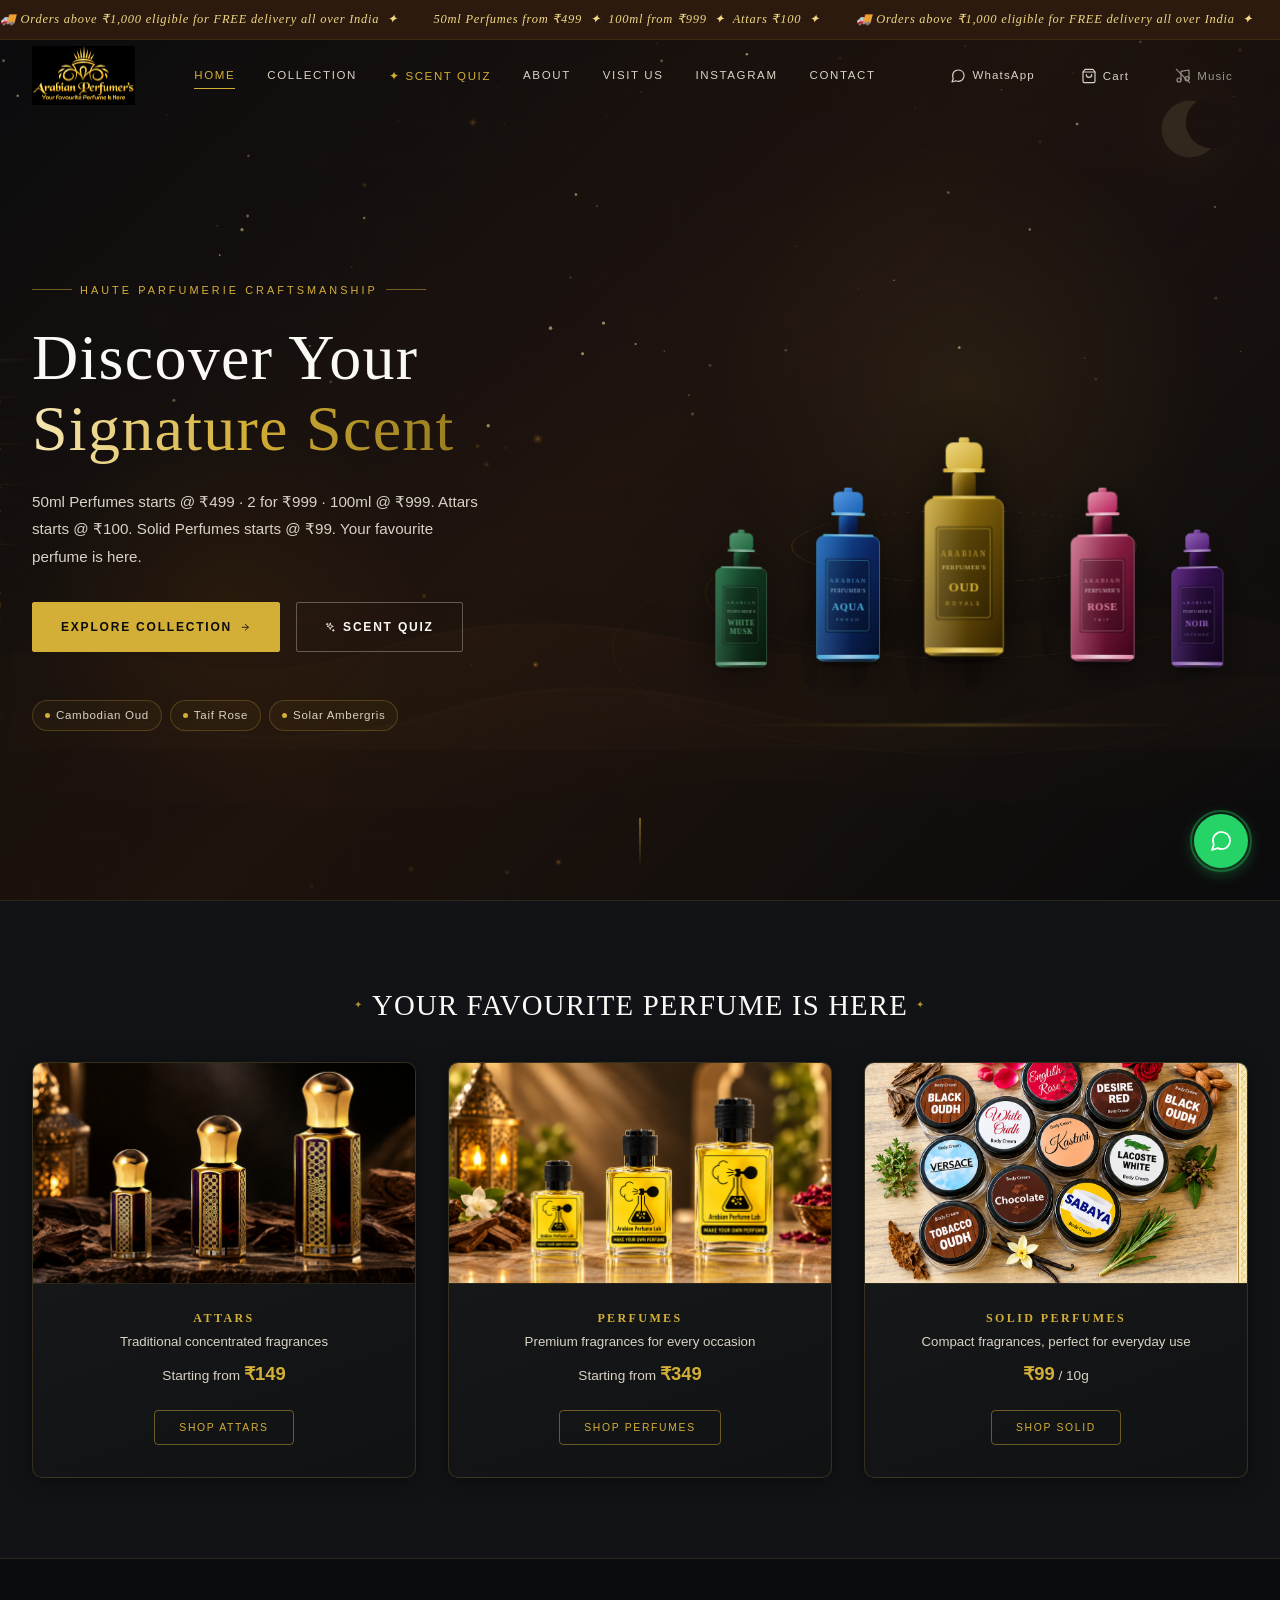
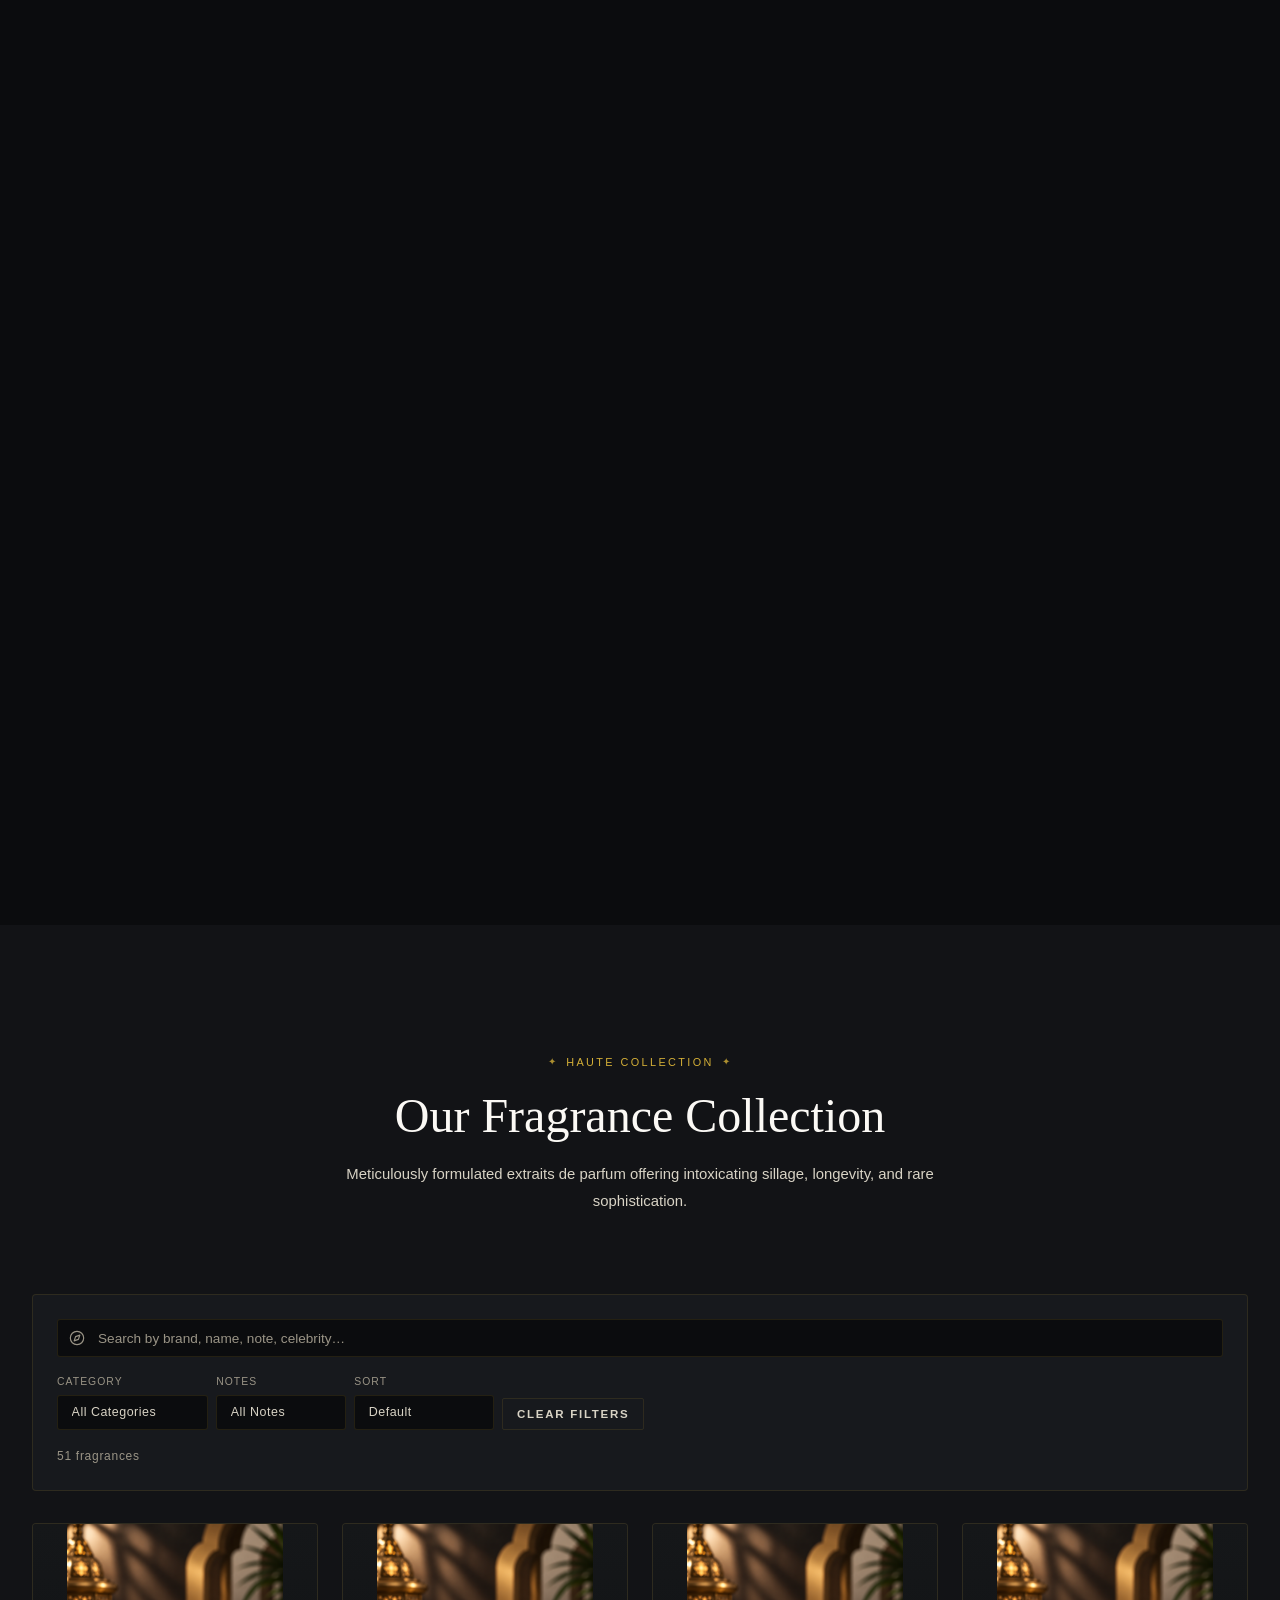
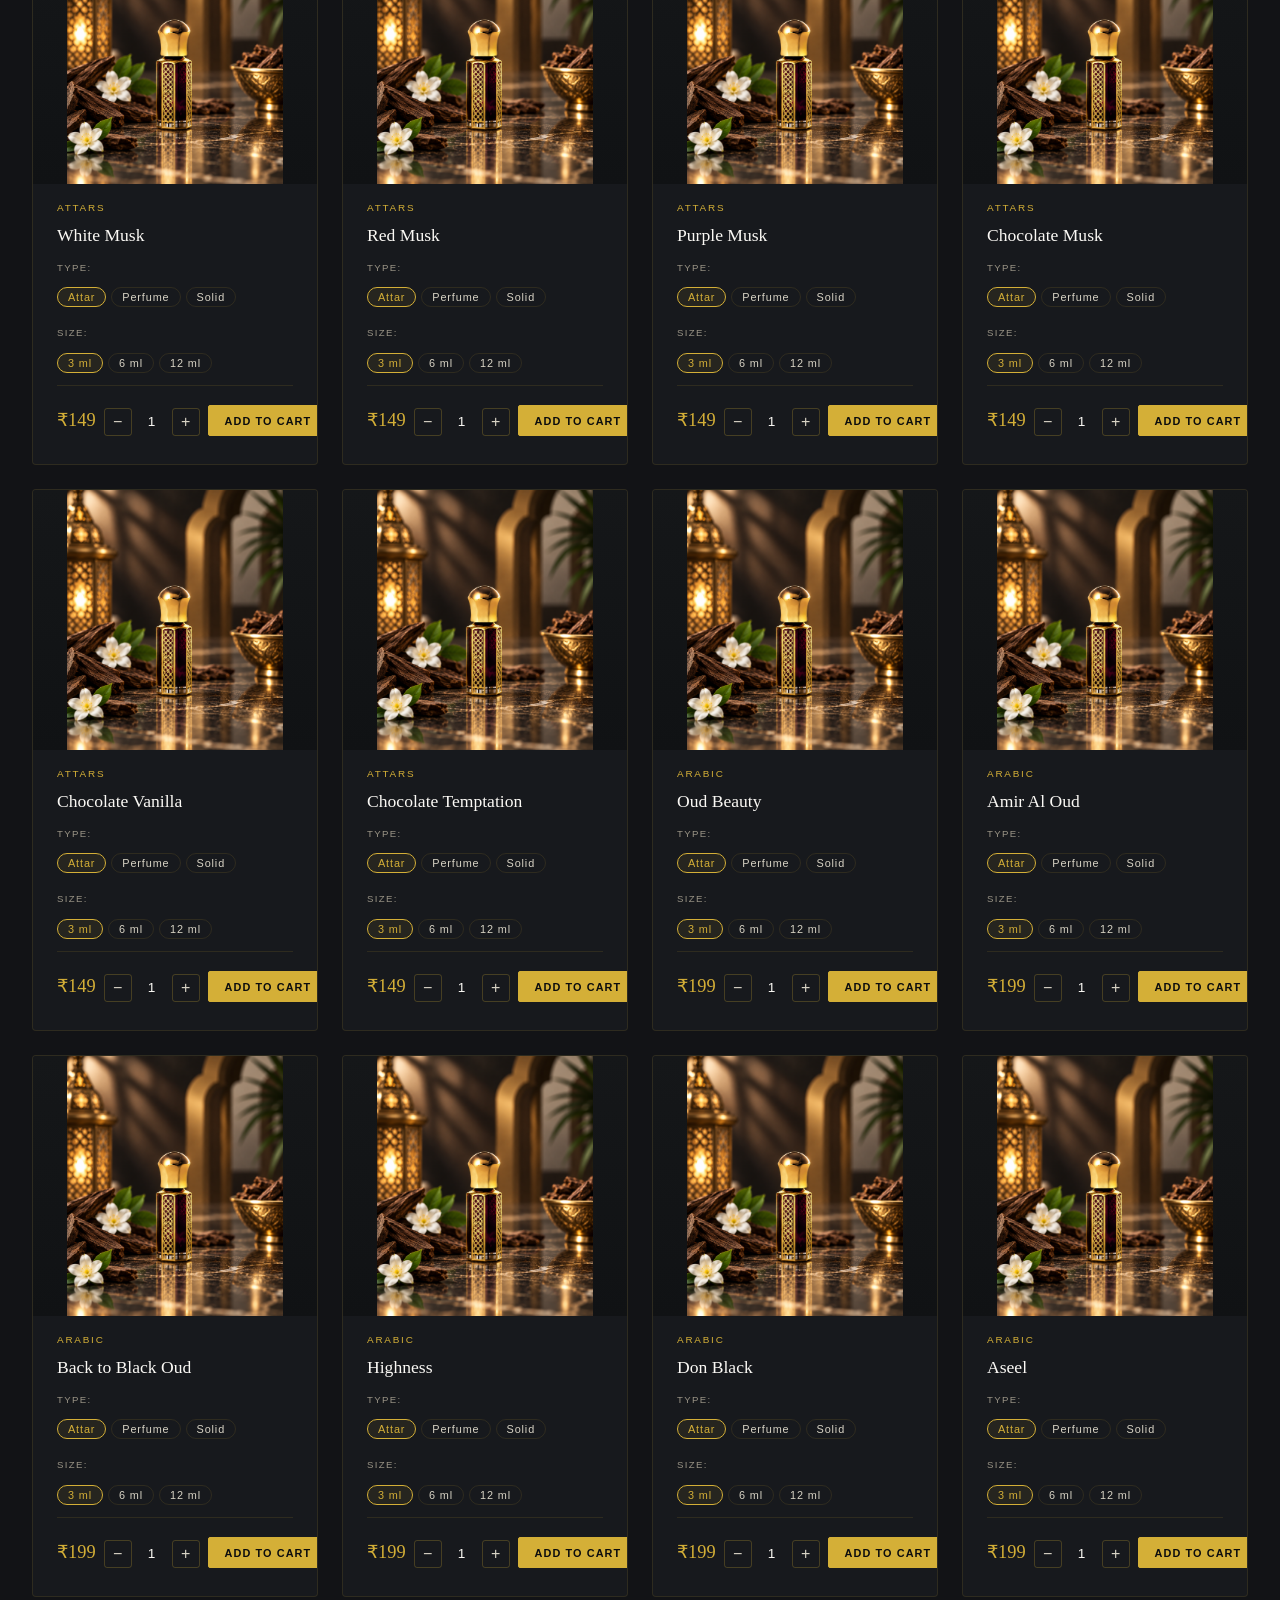
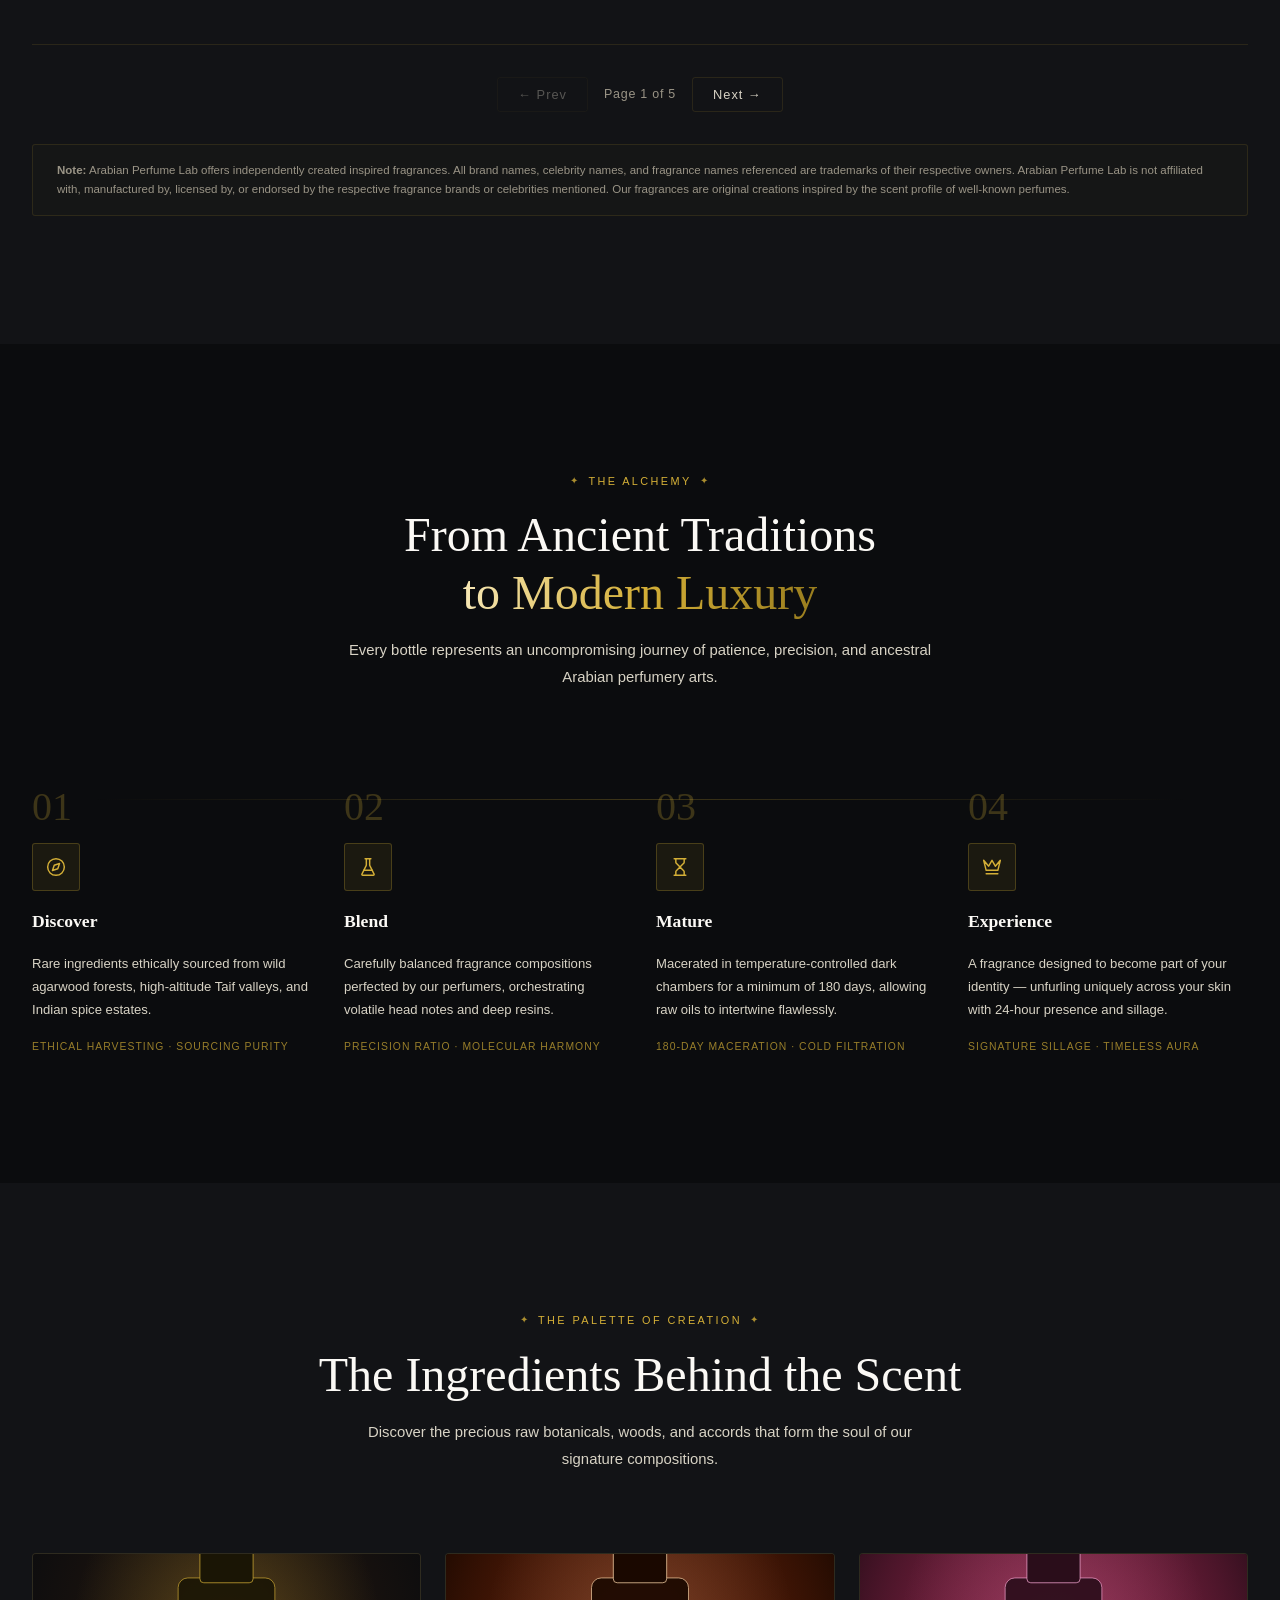
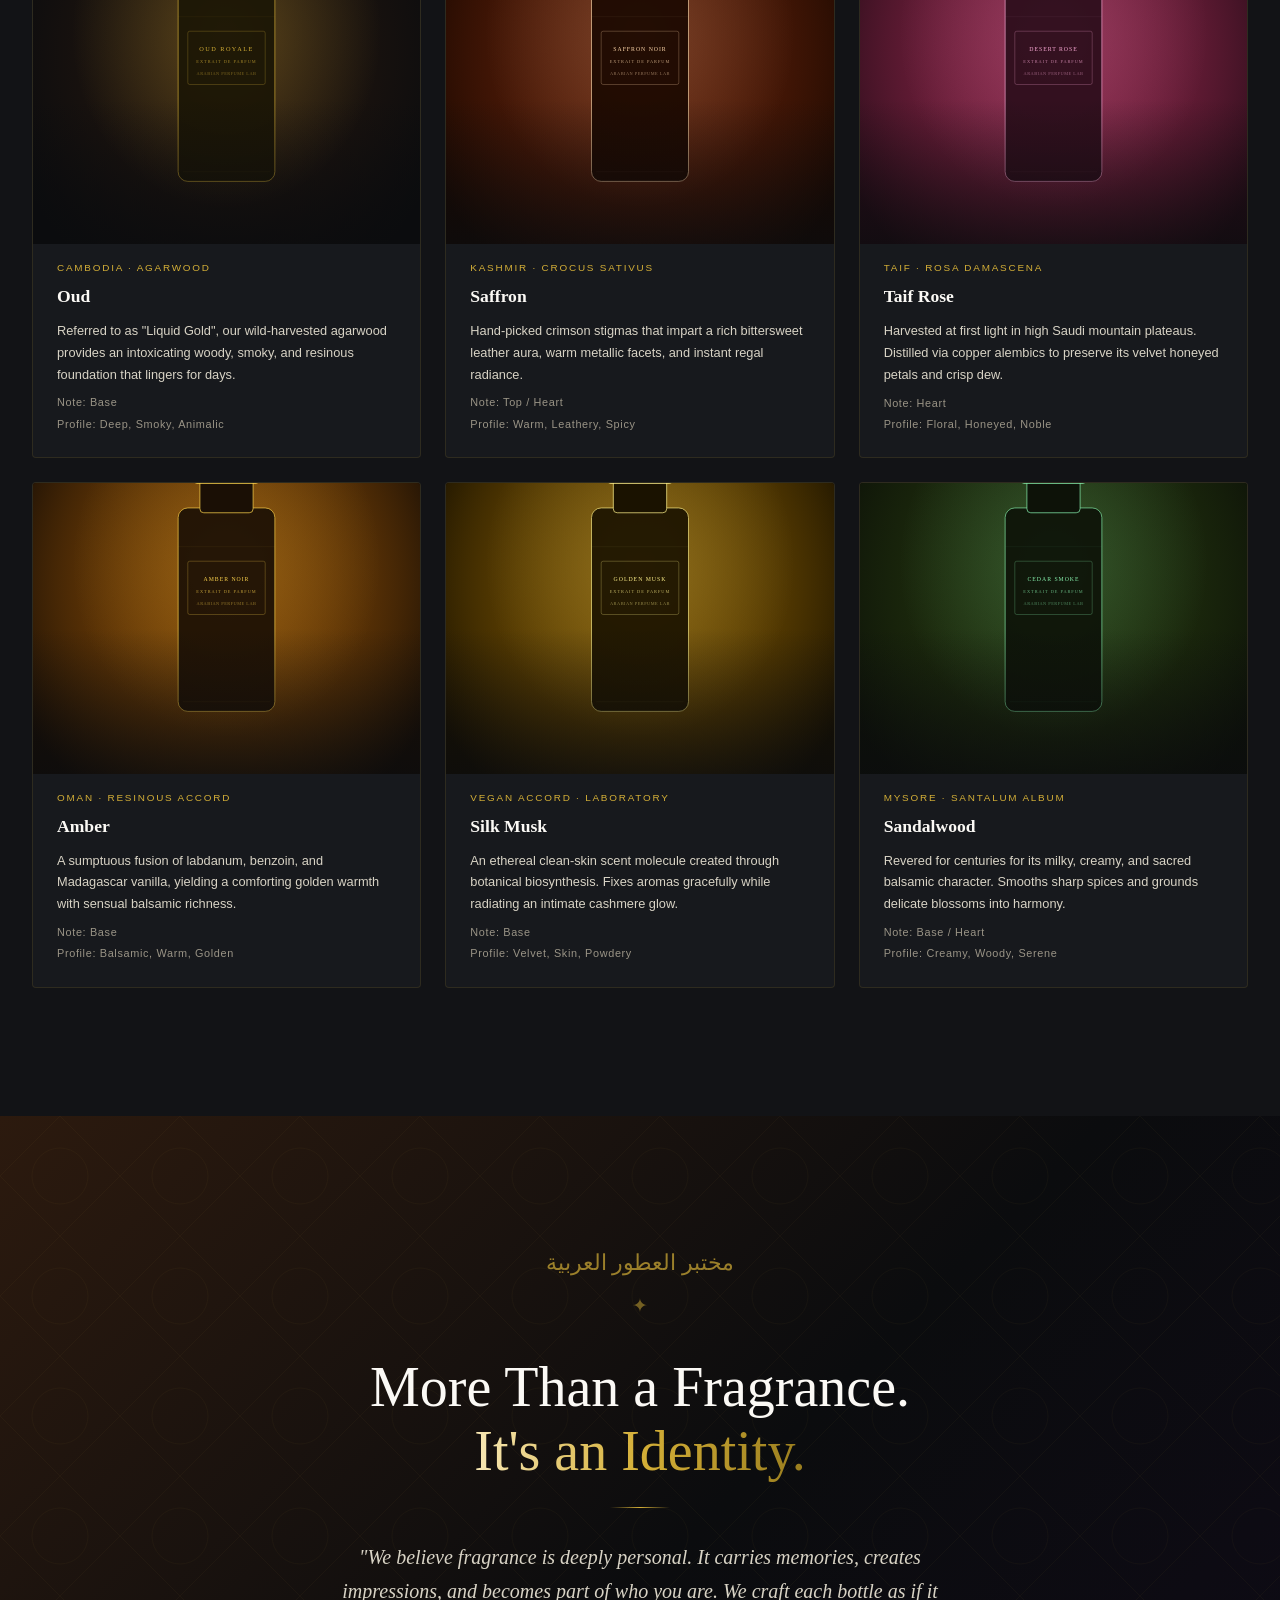
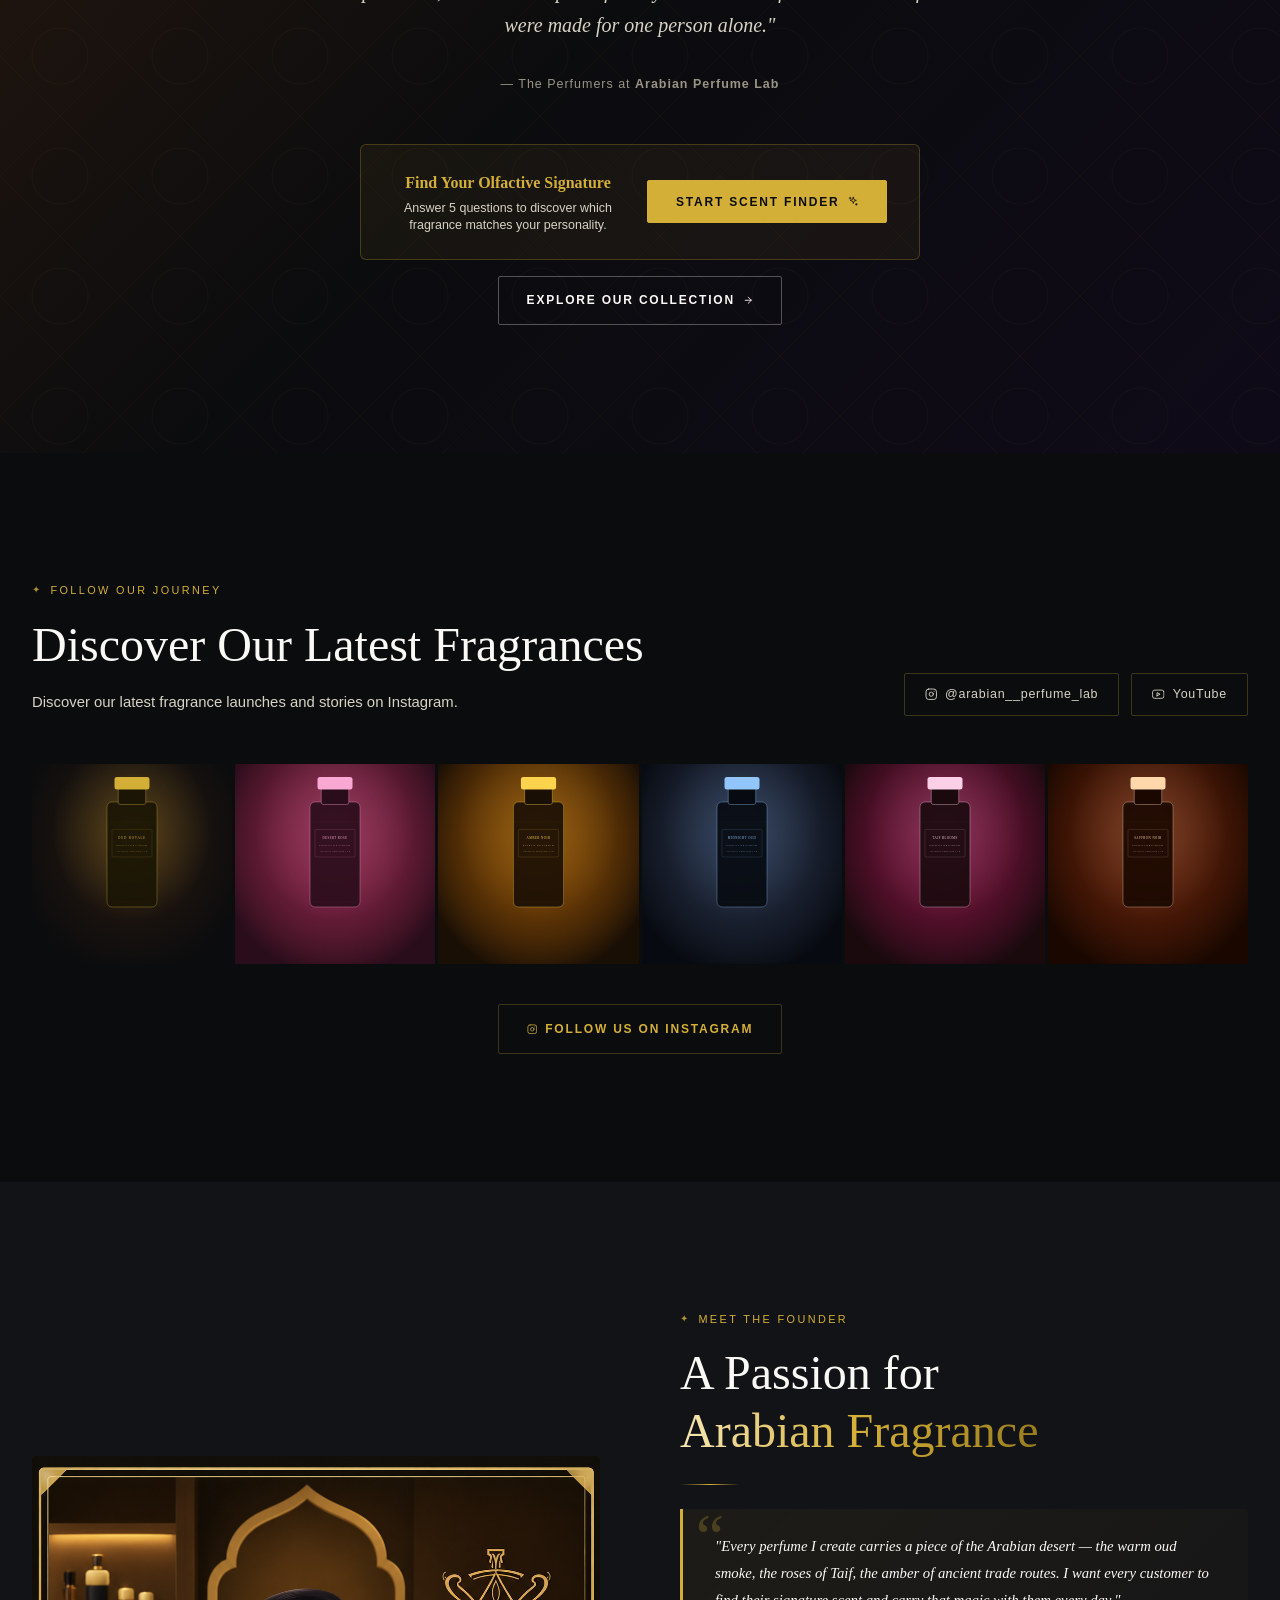
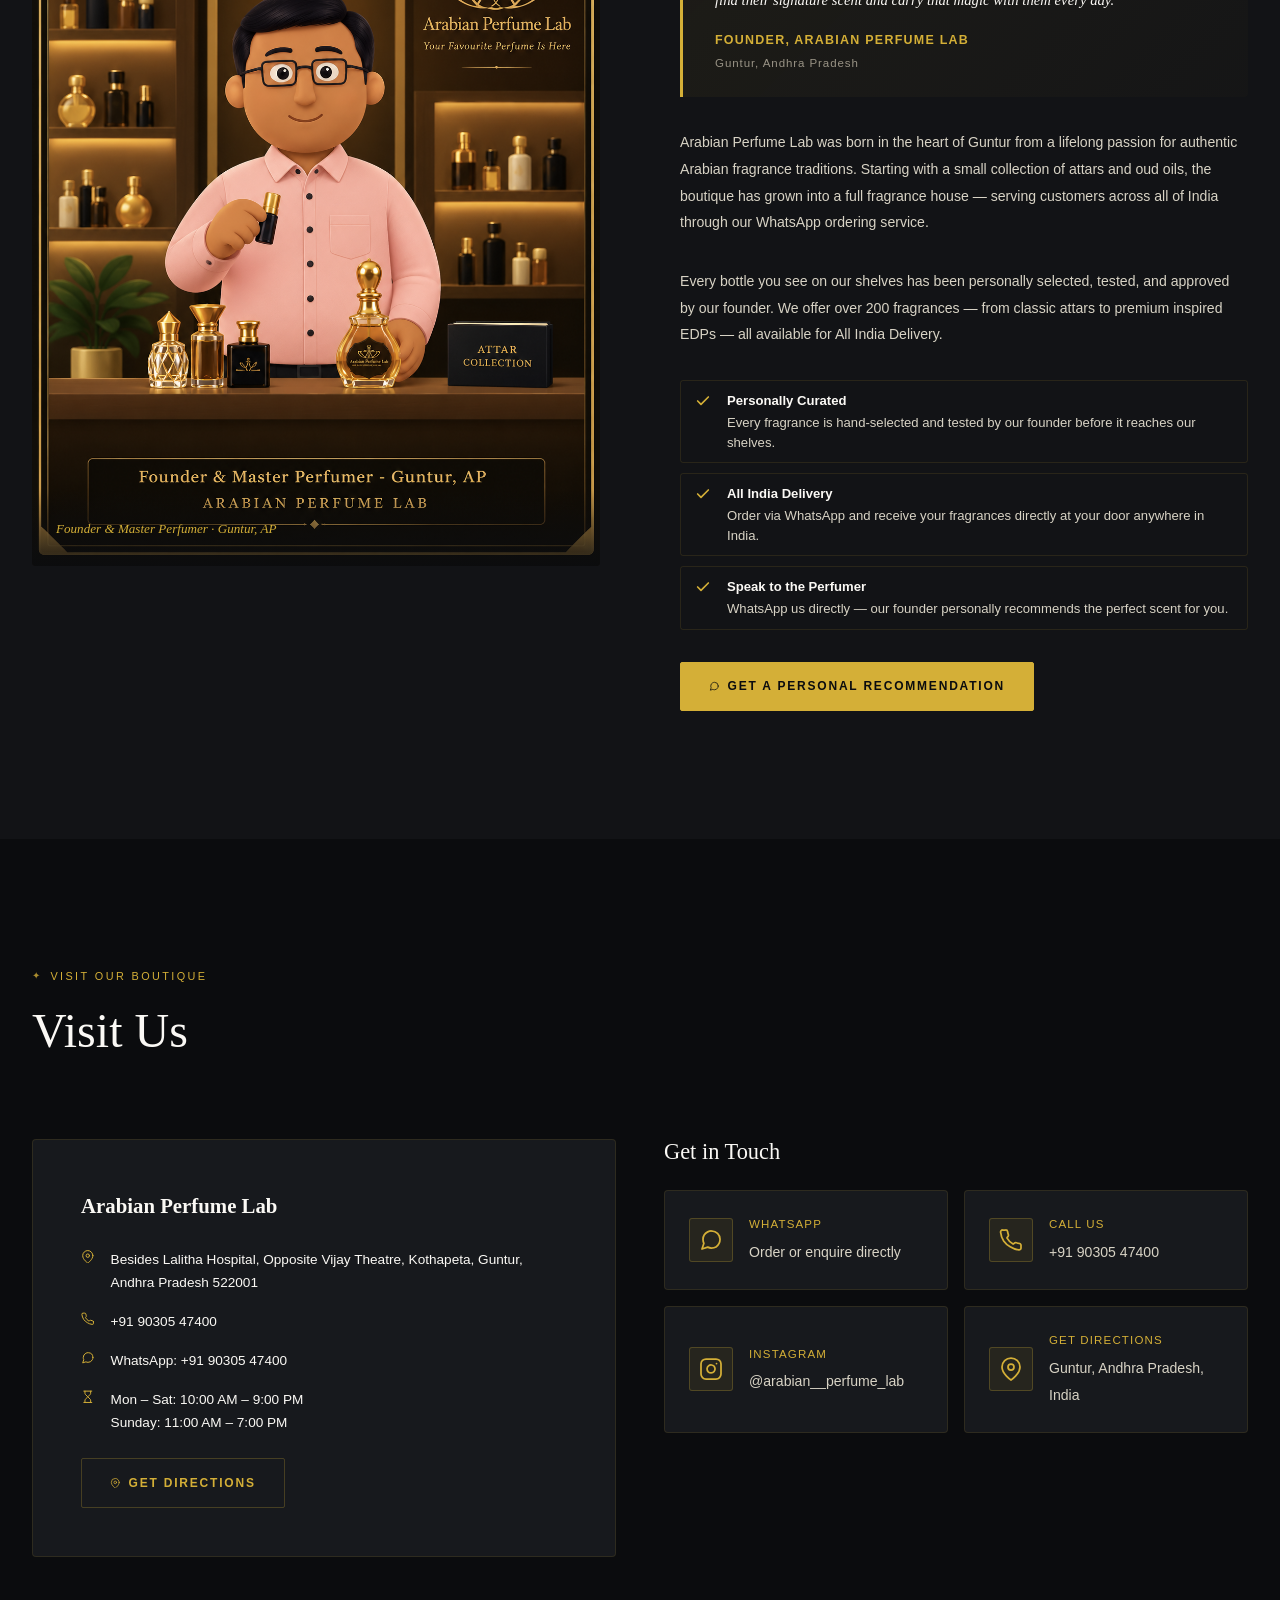
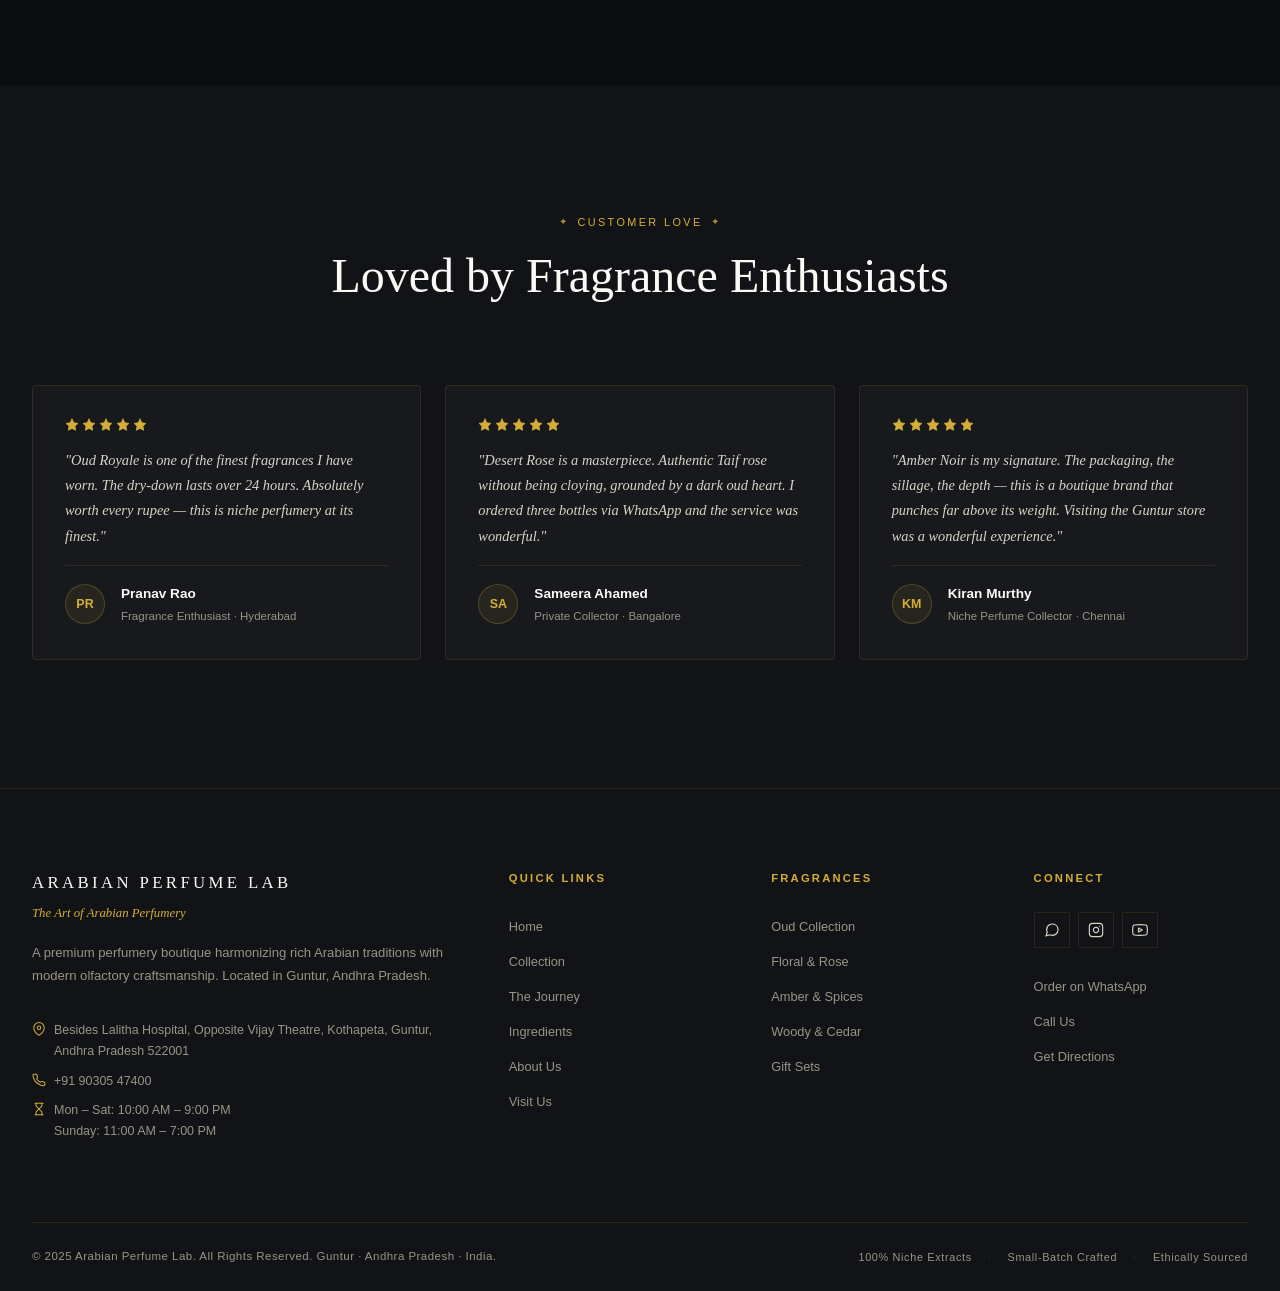
==== index.html @ a9d1ca37 "feat: add multi-step checkout flow with customer details and delivery charge - Add Checkout modal (D" ====
<!DOCTYPE html>
<html lang="en">
<head>
  <meta charset="UTF-8">
  <meta name="viewport" content="width=device-width, initial-scale=1.0">
  <meta name="robots" content="index, follow">

  <!-- Primary SEO -->
  <title>Arabian Perfume Lab | Premium Arabian Fragrances — Guntur, India</title>
  <meta name="description" content="Arabian Perfume Lab — Premium Arabian-inspired fragrances crafted in Guntur, Andhra Pradesh. Discover our signature collection of Oud, Rose, Amber and Musk extraits. Order via WhatsApp.">
  <meta name="keywords" content="Arabian perfume, Oud fragrance, luxury perfume India, niche perfume Guntur, Arabic attar, Extrait de Parfum">

  <!-- Open Graph -->
  <meta property="og:type"        content="website">
  <meta property="og:title"       content="Arabian Perfume Lab | Premium Arabian Fragrances">
  <meta property="og:description" content="Premium Arabian-inspired fragrances crafted to leave a lasting impression. Shop our signature Oud, Rose, Amber and Musk collection.">
  <meta property="og:image"       content="assets/images/hero-bg.svg">
  <meta property="og:url"         content="">

  <!-- Twitter Card -->
  <meta name="twitter:card"        content="summary_large_image">
  <meta name="twitter:title"       content="Arabian Perfume Lab">
  <meta name="twitter:description" content="Premium Arabian-inspired fragrances. Order via WhatsApp.">

  <!-- ============================================================
       SECURITY HEADERS (meta fallback — authoritative headers are
       in _headers / netlify.toml / vercel.json for the host)
       ============================================================ -->
  <!-- Content-Security-Policy: restrict to self + data URIs + approved image CDNs -->
  <meta http-equiv="Content-Security-Policy"
        content="default-src 'self'; script-src 'self'; style-src 'self' 'unsafe-inline'; img-src 'self' data: https://lh3.googleusercontent.com https://encrypted-tbn0.gstatic.com https://images.unsplash.com https://plus.unsplash.com https://images.pexels.com; font-src 'self'; connect-src 'self'; media-src 'self'; object-src 'none'; base-uri 'self'; form-action 'self';">

  <!-- Prevent MIME-type sniffing -->
  <meta http-equiv="X-Content-Type-Options" content="nosniff">

  <!-- Referrer policy — only send origin on cross-origin requests -->
  <meta name="referrer" content="strict-origin-when-cross-origin">

  <!-- Stylesheets — local only, no CDN -->
  <link rel="stylesheet" href="css/style.css">
  <link rel="stylesheet" href="css/responsive.css">

  <!-- Favicon placeholder (inline SVG data URI) -->
  <link rel="icon" href="data:image/svg+xml,<svg xmlns='http://www.w3.org/2000/svg' viewBox='0 0 32 32'><rect width='32' height='32' fill='%230b0c0e'/><text y='24' x='4' font-size='22' fill='%23d4af37'>✦</text></svg>">
</head>

<body>

<!-- ============================================================
     BACKGROUND GEOMETRIC PATTERN — Ornate Islamic 8-point star tile
     ============================================================ -->
<svg class="bg-geo-pattern" aria-hidden="true" focusable="false"
     xmlns="http://www.w3.org/2000/svg" width="100%" height="100%">
  <defs>
    <!--
      Islamic 8-pointed star (khatam) repeating tile.
      Built from: outer octagon + inner 8-point star + corner squares + connecting lines.
      Cell size: 160×160 px
    -->
    <pattern id="arabian-geo" width="160" height="160" patternUnits="userSpaceOnUse">
      <!-- Outer square frame -->
      <rect x="2" y="2" width="156" height="156"
            fill="none" stroke="rgba(212,175,55,0.022)" stroke-width="0.8"/>

      <!-- 8-pointed star (two overlapping squares rotated 45°) -->
      <!-- Square 1 — axis-aligned -->
      <rect x="38" y="38" width="84" height="84"
            fill="none" stroke="rgba(212,175,55,0.03)" stroke-width="0.9"/>
      <!-- Square 2 — rotated 45° around centre (80,80) -->
      <rect x="38" y="38" width="84" height="84"
            fill="none" stroke="rgba(212,175,55,0.025)" stroke-width="0.9"
            transform="rotate(45 80 80)"/>

      <!-- Inner circle -->
      <circle cx="80" cy="80" r="24"
              fill="none" stroke="rgba(212,175,55,0.02)" stroke-width="0.8"/>

      <!-- Radial spoke lines from centre to corners of the tile -->
      <line x1="80" y1="80" x2="2"   y2="2"   stroke="rgba(212,175,55,0.016)" stroke-width="0.6"/>
      <line x1="80" y1="80" x2="158" y2="2"   stroke="rgba(212,175,55,0.016)" stroke-width="0.6"/>
      <line x1="80" y1="80" x2="2"   y2="158" stroke="rgba(212,175,55,0.016)" stroke-width="0.6"/>
      <line x1="80" y1="80" x2="158" y2="158" stroke="rgba(212,175,55,0.016)" stroke-width="0.6"/>

      <!-- Cross spokes (to mid-edges) -->
      <line x1="80" y1="80" x2="80"  y2="2"   stroke="rgba(212,175,55,0.014)" stroke-width="0.5"/>
      <line x1="80" y1="80" x2="80"  y2="158" stroke="rgba(212,175,55,0.014)" stroke-width="0.5"/>
      <line x1="80" y1="80" x2="2"   y2="80"  stroke="rgba(212,175,55,0.014)" stroke-width="0.5"/>
      <line x1="80" y1="80" x2="158" y2="80"  stroke="rgba(212,175,55,0.014)" stroke-width="0.5"/>

      <!-- Corner ornament diamonds -->
      <path d="M2,2 L14,2 L2,14 Z"     fill="rgba(212,175,55,0.018)"/>
      <path d="M158,2 L146,2 L158,14 Z" fill="rgba(212,175,55,0.018)"/>
      <path d="M2,158 L14,158 L2,146 Z" fill="rgba(212,175,55,0.018)"/>
      <path d="M158,158 L146,158 L158,146 Z" fill="rgba(212,175,55,0.018)"/>

      <!-- Centre dot -->
      <circle cx="80" cy="80" r="2.5" fill="rgba(212,175,55,0.025)"/>
    </pattern>
  </defs>
  <rect width="100%" height="100%" fill="url(#arabian-geo)"/>
</svg>

<!-- ============================================================
     ANNOUNCEMENT BAR
     ============================================================ -->
<div class="announce-bar" role="banner" aria-label="Announcement">
  <div class="announce-ticker-wrap">
    <div class="announce-ticker" aria-live="off">
      <span class="announce-ticker-item">🚚 Orders above ₹1,000 eligible for FREE delivery all over India &nbsp;✦&nbsp;</span>
      <span class="announce-ticker-item">50ml Perfumes from ₹499 &nbsp;✦&nbsp; 100ml from ₹999 &nbsp;✦&nbsp; Attars ₹100 &nbsp;✦&nbsp;</span>
      <span class="announce-ticker-item">🚚 Orders above ₹1,000 eligible for FREE delivery all over India &nbsp;✦&nbsp;</span>
      <span class="announce-ticker-item">50ml Perfumes from ₹499 &nbsp;✦&nbsp; 100ml from ₹999 &nbsp;✦&nbsp; Attars ₹100 &nbsp;✦&nbsp;</span>
    </div>
  </div>
</div>

<!-- ============================================================
     HEADER / NAVIGATION
     ============================================================ -->
<header class="site-header" id="site-header">
  <div class="container nav-wrap">

    <!-- Hamburger (mobile) -->
    <button class="hamburger-btn"
            id="hamburger-btn"
            aria-label="Open navigation menu"
            aria-expanded="false"
            aria-controls="mobile-drawer">
      <span></span>
      <span></span>
      <span></span>
    </button>

    <!-- Logo -->
    <a href="#home" class="nav-logo" aria-label="Arabian Perfume Lab — Home">
      <img src="assets/images/products/Alogo.png"
           alt="Arabian Perfumer's — Your Favourite Perfume Is Here"
           class="nav-logo-img"
           id="nav-logo-img"
           width="160" height="67">
    </a>

    <!-- Desktop navigation -->
    <nav class="nav-links" aria-label="Primary navigation">
      <a href="#home"        class="nav-link active" data-section="home">Home</a>
      <a href="#collection"  class="nav-link" data-section="collection">Collection</a>
      <button class="nav-link nav-quiz-link" id="nav-quiz-btn" aria-label="Find your perfect scent with our quiz">✦ Scent Quiz</button>
      <a href="#about"       class="nav-link" data-section="about">About</a>
      <a href="#visit"       class="nav-link" data-section="visit">Visit Us</a>
      <a href="https://www.instagram.com/arabian__perfume_lab/" class="nav-link" target="_blank" rel="noopener noreferrer" aria-label="Instagram (opens in new tab)">Instagram</a>
      <a href="#contact"     class="nav-link" data-section="contact">Contact</a>
    </nav>

    <!-- Actions -->
    <div class="nav-actions">
      <a href="#" id="nav-whatsapp-btn"
         class="nav-action-btn"
         target="_blank"
         rel="noopener noreferrer"
         aria-label="Order via WhatsApp">
        <svg class="icon" aria-hidden="true" focusable="false"><use href="assets/icons/icons.svg#icon-whatsapp"></use></svg>
        <span class="btn-label">WhatsApp</span>
      </a>
      <button class="nav-action-btn cart-btn"
              id="cart-btn"
              aria-label="Open shopping cart"
              aria-haspopup="dialog">
        <svg class="icon" aria-hidden="true" focusable="false"><use href="assets/icons/icons.svg#icon-bag"></use></svg>
        <span class="btn-label">Cart</span>
        <span class="cart-count" id="cart-count" aria-live="polite" aria-atomic="true">0</span>
      </button>
      <button class="nav-action-btn music-btn"
              id="music-toggle-btn"
              aria-label="Enable background music"
              aria-pressed="false">
        <svg class="icon music-icon-on" aria-hidden="true" focusable="false" viewBox="0 0 24 24" fill="none" stroke="currentColor" stroke-width="1.6" stroke-linecap="round" stroke-linejoin="round">
          <path d="M9 18V5l12-2v13"/><circle cx="6" cy="18" r="3"/><circle cx="18" cy="16" r="3"/>
        </svg>
        <svg class="icon music-icon-off" aria-hidden="true" focusable="false" viewBox="0 0 24 24" fill="none" stroke="currentColor" stroke-width="1.6" stroke-linecap="round" stroke-linejoin="round">
          <path d="M9 18V5l12-2v13"/><circle cx="6" cy="18" r="3"/><circle cx="18" cy="16" r="3"/>
          <line x1="2" y1="2" x2="22" y2="22"/>
        </svg>
        <span class="btn-label">Music</span>
      </button>
    </div>

  </div>
</header>

<!-- ============================================================
     MOBILE DRAWER OVERLAY
     ============================================================ -->
<div class="drawer-overlay" id="drawer-overlay" aria-hidden="true"></div>

<!-- ============================================================
     MOBILE NAVIGATION DRAWER
     ============================================================ -->
<nav class="mobile-drawer" id="mobile-drawer" aria-label="Mobile navigation" aria-hidden="true">
  <div class="drawer-header">
    <span class="drawer-logo">
      <img src="assets/images/products/Alogo.png"
           alt="Arabian Perfumer's"
           class="drawer-logo-img"
           id="drawer-logo-img"
           width="120" height="54">
      <span id="drawer-logo-fallback" style="display:none;">ARABIAN PERFUME LAB</span>
    </span>
    <button class="drawer-close" id="drawer-close" aria-label="Close navigation menu">
      <svg class="icon" aria-hidden="true" focusable="false"><use href="assets/icons/icons.svg#icon-close"></use></svg>
    </button>
  </div>
  <div class="drawer-nav">
    <ul>
      <li class="drawer-nav-item"><a href="#home"       class="drawer-nav-link">Home</a></li>
      <li class="drawer-nav-item"><a href="#collection" class="drawer-nav-link">Our Collection</a></li>
      <li class="drawer-nav-item">
        <button class="drawer-nav-link drawer-quiz-link" id="drawer-quiz-btn" style="background:none;border:none;cursor:pointer;font-family:inherit;width:100%;text-align:left;color:var(--c-gold);">✦ Scent Finder Quiz</button>
      </li>
      <li class="drawer-nav-item"><a href="#craft"      class="drawer-nav-link">The Journey</a></li>
      <li class="drawer-nav-item"><a href="#ingredients" class="drawer-nav-link">Ingredients</a></li>
      <li class="drawer-nav-item"><a href="#about"      class="drawer-nav-link">About Us</a></li>
      <li class="drawer-nav-item"><a href="#instagram"  class="drawer-nav-link">Instagram</a></li>
      <li class="drawer-nav-item"><a href="#visit"      class="drawer-nav-link">Visit Us</a></li>
      <li class="drawer-nav-item"><a href="#contact"    class="drawer-nav-link">Contact</a></li>
    </ul>
  </div>
  <div class="drawer-footer">
    <p class="drawer-quote">"Rare ingredients. Timeless traditions. Modern expressions."</p>
    <div class="drawer-socials">
      <a href="https://wa.me/919030547400"
         class="drawer-social-link"
         target="_blank" rel="noopener noreferrer"
         aria-label="WhatsApp">
        <svg class="icon" aria-hidden="true" focusable="false"><use href="assets/icons/icons.svg#icon-whatsapp"></use></svg>
      </a>
      <a href="https://www.instagram.com/arabian__perfume_lab/"
         class="drawer-social-link"
         data-ig-link
         target="_blank" rel="noopener noreferrer"
         aria-label="Instagram">
        <svg class="icon" aria-hidden="true" focusable="false"><use href="assets/icons/icons.svg#icon-instagram"></use></svg>
      </a>
      <a href="https://www.youtube.com/channel/UCqRcW2Npl2-jANwU5u1naQA"
         class="drawer-social-link"
         data-yt-link
         target="_blank" rel="noopener noreferrer"
         aria-label="YouTube">
        <svg class="icon" aria-hidden="true" focusable="false"><use href="assets/icons/icons.svg#icon-youtube"></use></svg>
      </a>
    </div>
  </div>
</nav>

<!-- ============================================================
     MAIN CONTENT
     ============================================================ -->
<main id="main-content">

  <!-- ==========================================
       1. HERO
       ========================================== -->
  <section id="home" class="hero" aria-labelledby="hero-heading">
    <canvas class="hero-canvas" id="hero-canvas" aria-hidden="true"></canvas>

    <div class="hero-bg" aria-hidden="true">
      <img src="assets/images/hero-bg.svg"
           alt=""
           class="hero-bg-img"
           role="presentation">
      <div class="hero-bg-overlay"></div>
      <div class="hero-glow-a"></div>
      <div class="hero-glow-b"></div>
    </div>

    <div class="container hero-content-wrap">

      <!-- Text content -->
      <div class="hero-text">
        <div class="hero-eyebrow reveal">
          <span class="hero-eyebrow-line"></span>
          <span>Haute Parfumerie Craftsmanship</span>
          <span class="hero-eyebrow-line"></span>
        </div>

        <h1 class="hero-title reveal delay-1" id="hero-heading">
          Discover Your<br>
          <span class="gold-shimmer">Signature Scent</span>
        </h1>

        <p class="hero-sub reveal delay-2">
          50ml Perfumes starts @ ₹499 · 2 for ₹999 · 100ml @ ₹999.
          Attars starts @ ₹100. Solid Perfumes starts @ ₹99.
          Your favourite perfume is here.
        </p>

        <div class="hero-cta reveal delay-3">
          <a href="#collection" class="btn btn-gold">
            <span>Explore Collection</span>
            <svg class="icon icon-sm" aria-hidden="true" focusable="false"><use href="assets/icons/icons.svg#icon-arrow-right"></use></svg>
          </a>
          <button class="btn btn-outline" id="hero-quiz-btn" aria-label="Find your perfect scent">
            <svg class="icon icon-sm" aria-hidden="true" focusable="false"><use href="assets/icons/icons.svg#icon-sparkles"></use></svg>
            <span>Scent Quiz</span>
          </button>
          <button class="btn btn-outline" id="hero-cart-btn" aria-label="View cart" style="display:none;">
            <svg class="icon icon-sm" aria-hidden="true" focusable="false"><use href="assets/icons/icons.svg#icon-bag"></use></svg>
            <span>View Cart</span>
          </button>
        </div>

        <div class="hero-notes reveal delay-4" aria-label="Signature fragrance notes">
          <div class="note-pill"><span class="note-dot" aria-hidden="true"></span><span>Cambodian Oud</span></div>
          <div class="note-pill"><span class="note-dot" aria-hidden="true"></span><span>Taif Rose</span></div>
          <div class="note-pill"><span class="note-dot" aria-hidden="true"></span><span>Solar Ambergris</span></div>
        </div>
      </div>

      <!-- Hero visual: single-shape 5-color 3D bottle showcase -->
      <div class="hero-visual" aria-hidden="true">
        <div class="hero-bottles-scene">

          <!-- Ambient glow rings -->
          <div class="hb-ring hb-ring-1"></div>
          <div class="hb-ring hb-ring-2"></div>
          <div class="hb-ring hb-ring-3"></div>

          <!--
            SINGLE BOTTLE TEMPLATE — same elegant flacon shape, 5 jewel-tone color themes.
            Shape: tall rectangular body, curved shoulders, slim neck, ornate cap.
            viewBox: 80 x 200 for every bottle.
            Gradient IDs are unique per bottle (hb1g … hb5g, hb1cap … hb5cap, hb1sh … hb5sh).
          -->

          <!-- Bottle 1 — Gold / Amber (centre-front) -->
          <div class="hb-bottle hb-b1">
            <svg viewBox="0 0 80 200" xmlns="http://www.w3.org/2000/svg">
              <defs>
                <linearGradient id="hb1g" x1="0%" y1="0%" x2="100%" y2="100%">
                  <stop offset="0%"   stop-color="#c9a227"/>
                  <stop offset="40%"  stop-color="#7a5c0a"/>
                  <stop offset="100%" stop-color="#2e1f00"/>
                </linearGradient>
                <linearGradient id="hb1cap" x1="0%" y1="0%" x2="100%" y2="100%">
                  <stop offset="0%"   stop-color="#f0d882"/>
                  <stop offset="100%" stop-color="#c9a227"/>
                </linearGradient>
                <linearGradient id="hb1sh" x1="0%" y1="0%" x2="55%" y2="0%">
                  <stop offset="0%"   stop-color="rgba(255,255,255,0.22)"/>
                  <stop offset="100%" stop-color="rgba(255,255,255,0)"/>
                </linearGradient>
                <linearGradient id="hb1acc" x1="0%" y1="0%" x2="100%" y2="0%">
                  <stop offset="0%"   stop-color="#d4af37"/>
                  <stop offset="50%"  stop-color="#f0d882"/>
                  <stop offset="100%" stop-color="#d4af37"/>
                </linearGradient>
              </defs>
              <!-- Atomiser nub -->
              <rect x="36" y="0" width="8" height="6" rx="2" fill="url(#hb1cap)"/>
              <!-- Cap — tall rectangular with rounded top -->
              <rect x="26" y="4" width="28" height="22" rx="6" fill="url(#hb1cap)"/>
              <!-- Gold cap band -->
              <rect x="24" y="24" width="32" height="3" rx="1" fill="url(#hb1acc)"/>
              <!-- Neck -->
              <rect x="31" y="27" width="18" height="20" rx="3" fill="url(#hb1g)"/>
              <rect x="31" y="27" width="18" height="20" rx="3" fill="url(#hb1sh)" opacity="0.6"/>
              <!-- Shoulder band -->
              <rect x="16" y="45" width="48" height="3" rx="1" fill="url(#hb1acc)"/>
              <!-- Body -->
              <rect x="10" y="47" width="60" height="120" rx="7" fill="url(#hb1g)"/>
              <rect x="10" y="47" width="60" height="120" rx="7" fill="url(#hb1sh)"/>
              <!-- Body gold border -->
              <rect x="10" y="47" width="60" height="120" rx="7" fill="none" stroke="rgba(212,175,55,0.55)" stroke-width="1"/>
              <!-- Inner label panel -->
              <rect x="18" y="68" width="44" height="72" rx="3" fill="rgba(0,0,0,0.28)"/>
              <rect x="20" y="70" width="40" height="68" rx="2" fill="none" stroke="rgba(212,175,55,0.5)" stroke-width="0.8"/>
              <!-- Label text -->
              <text x="40" y="91"  text-anchor="middle" font-size="5.5" fill="#d4af37" font-family="Georgia,serif" letter-spacing="1.5">ARABIAN</text>
              <text x="40" y="101" text-anchor="middle" font-size="4.8" fill="#f0d882" font-family="Georgia,serif" letter-spacing="0.5">PERFUMER'S</text>
              <text x="40" y="118" text-anchor="middle" font-size="10"  fill="#d4af37" font-family="Georgia,serif" font-weight="bold" letter-spacing="0.5">OUD</text>
              <text x="40" y="129" text-anchor="middle" font-size="4"   fill="rgba(255,220,100,0.7)" font-family="Arial,sans-serif" letter-spacing="2">ROYALE</text>
              <!-- Bottom band -->
              <rect x="10" y="161" width="60" height="4" rx="2" fill="url(#hb1acc)"/>
              <!-- Ground shadow -->
              <ellipse cx="40" cy="169" rx="28" ry="4" fill="rgba(0,0,0,0.35)"/>
            </svg>
            <div class="hb-label">Oud Royale</div>
          </div>

          <!-- Bottle 2 — Sapphire Blue (left-back) -->
          <div class="hb-bottle hb-b2">
            <svg viewBox="0 0 80 200" xmlns="http://www.w3.org/2000/svg">
              <defs>
                <linearGradient id="hb2g" x1="0%" y1="0%" x2="100%" y2="100%">
                  <stop offset="0%"   stop-color="#1565c0"/>
                  <stop offset="45%"  stop-color="#0a2a6e"/>
                  <stop offset="100%" stop-color="#020d2a"/>
                </linearGradient>
                <linearGradient id="hb2cap" x1="0%" y1="0%" x2="100%" y2="100%">
                  <stop offset="0%"   stop-color="#5ba4f5"/>
                  <stop offset="100%" stop-color="#1565c0"/>
                </linearGradient>
                <linearGradient id="hb2sh" x1="0%" y1="0%" x2="55%" y2="0%">
                  <stop offset="0%"   stop-color="rgba(120,200,255,0.25)"/>
                  <stop offset="100%" stop-color="rgba(120,200,255,0)"/>
                </linearGradient>
                <linearGradient id="hb2acc" x1="0%" y1="0%" x2="100%" y2="0%">
                  <stop offset="0%"   stop-color="#4db8e8"/>
                  <stop offset="50%"  stop-color="#a8d8f8"/>
                  <stop offset="100%" stop-color="#4db8e8"/>
                </linearGradient>
              </defs>
              <rect x="36" y="0" width="8" height="6" rx="2" fill="url(#hb2cap)"/>
              <rect x="26" y="4" width="28" height="22" rx="6" fill="url(#hb2cap)"/>
              <rect x="24" y="24" width="32" height="3" rx="1" fill="url(#hb2acc)"/>
              <rect x="31" y="27" width="18" height="20" rx="3" fill="url(#hb2g)"/>
              <rect x="31" y="27" width="18" height="20" rx="3" fill="url(#hb2sh)" opacity="0.6"/>
              <rect x="16" y="45" width="48" height="3" rx="1" fill="url(#hb2acc)"/>
              <rect x="10" y="47" width="60" height="120" rx="7" fill="url(#hb2g)"/>
              <rect x="10" y="47" width="60" height="120" rx="7" fill="url(#hb2sh)"/>
              <rect x="10" y="47" width="60" height="120" rx="7" fill="none" stroke="rgba(77,184,232,0.5)" stroke-width="1"/>
              <rect x="18" y="68" width="44" height="72" rx="3" fill="rgba(0,0,0,0.3)"/>
              <rect x="20" y="70" width="40" height="68" rx="2" fill="none" stroke="rgba(77,184,232,0.45)" stroke-width="0.8"/>
              <text x="40" y="91"  text-anchor="middle" font-size="5.5" fill="#4db8e8" font-family="Georgia,serif" letter-spacing="1.5">ARABIAN</text>
              <text x="40" y="101" text-anchor="middle" font-size="4.8" fill="#a8d8f8" font-family="Georgia,serif" letter-spacing="0.5">PERFUMER'S</text>
              <text x="40" y="118" text-anchor="middle" font-size="10"  fill="#4db8e8" font-family="Georgia,serif" font-weight="bold" letter-spacing="0.5">AQUA</text>
              <text x="40" y="129" text-anchor="middle" font-size="4"   fill="rgba(120,200,255,0.7)" font-family="Arial,sans-serif" letter-spacing="2">FRESH</text>
              <rect x="10" y="161" width="60" height="4" rx="2" fill="url(#hb2acc)"/>
              <ellipse cx="40" cy="169" rx="28" ry="4" fill="rgba(0,0,0,0.3)"/>
            </svg>
            <div class="hb-label">Aqua Fresh</div>
          </div>

          <!-- Bottle 3 — Blush Rose (right-back) -->
          <div class="hb-bottle hb-b3">
            <svg viewBox="0 0 80 200" xmlns="http://www.w3.org/2000/svg">
              <defs>
                <linearGradient id="hb3g" x1="0%" y1="0%" x2="100%" y2="100%">
                  <stop offset="0%"   stop-color="#d46b8a"/>
                  <stop offset="45%"  stop-color="#8b1a42"/>
                  <stop offset="100%" stop-color="#3d0018"/>
                </linearGradient>
                <linearGradient id="hb3cap" x1="0%" y1="0%" x2="100%" y2="100%">
                  <stop offset="0%"   stop-color="#f4a0bb"/>
                  <stop offset="100%" stop-color="#c2185b"/>
                </linearGradient>
                <linearGradient id="hb3sh" x1="0%" y1="0%" x2="55%" y2="0%">
                  <stop offset="0%"   stop-color="rgba(255,200,220,0.28)"/>
                  <stop offset="100%" stop-color="rgba(255,200,220,0)"/>
                </linearGradient>
                <linearGradient id="hb3acc" x1="0%" y1="0%" x2="100%" y2="0%">
                  <stop offset="0%"   stop-color="#f48fb1"/>
                  <stop offset="50%"  stop-color="#fce4ec"/>
                  <stop offset="100%" stop-color="#f48fb1"/>
                </linearGradient>
              </defs>
              <rect x="36" y="0" width="8" height="6" rx="2" fill="url(#hb3cap)"/>
              <rect x="26" y="4" width="28" height="22" rx="6" fill="url(#hb3cap)"/>
              <rect x="24" y="24" width="32" height="3" rx="1" fill="url(#hb3acc)"/>
              <rect x="31" y="27" width="18" height="20" rx="3" fill="url(#hb3g)"/>
              <rect x="31" y="27" width="18" height="20" rx="3" fill="url(#hb3sh)" opacity="0.6"/>
              <rect x="16" y="45" width="48" height="3" rx="1" fill="url(#hb3acc)"/>
              <rect x="10" y="47" width="60" height="120" rx="7" fill="url(#hb3g)"/>
              <rect x="10" y="47" width="60" height="120" rx="7" fill="url(#hb3sh)"/>
              <rect x="10" y="47" width="60" height="120" rx="7" fill="none" stroke="rgba(244,143,177,0.5)" stroke-width="1"/>
              <rect x="18" y="68" width="44" height="72" rx="3" fill="rgba(0,0,0,0.28)"/>
              <rect x="20" y="70" width="40" height="68" rx="2" fill="none" stroke="rgba(244,143,177,0.45)" stroke-width="0.8"/>
              <text x="40" y="91"  text-anchor="middle" font-size="5.5" fill="#f48fb1" font-family="Georgia,serif" letter-spacing="1.5">ARABIAN</text>
              <text x="40" y="101" text-anchor="middle" font-size="4.8" fill="#fce4ec" font-family="Georgia,serif" letter-spacing="0.5">PERFUMER'S</text>
              <text x="40" y="118" text-anchor="middle" font-size="10"  fill="#f48fb1" font-family="Georgia,serif" font-weight="bold" letter-spacing="0.5">ROSE</text>
              <text x="40" y="129" text-anchor="middle" font-size="4"   fill="rgba(255,180,210,0.7)" font-family="Arial,sans-serif" letter-spacing="2">TAIF</text>
              <rect x="10" y="161" width="60" height="4" rx="2" fill="url(#hb3acc)"/>
              <ellipse cx="40" cy="169" rx="28" ry="4" fill="rgba(0,0,0,0.28)"/>
            </svg>
            <div class="hb-label">Rose Taif</div>
          </div>

          <!-- Bottle 4 — Emerald Green (far left) -->
          <div class="hb-bottle hb-b4">
            <svg viewBox="0 0 80 200" xmlns="http://www.w3.org/2000/svg">
              <defs>
                <linearGradient id="hb4g" x1="0%" y1="0%" x2="100%" y2="100%">
                  <stop offset="0%"   stop-color="#1b7a4a"/>
                  <stop offset="45%"  stop-color="#0a3d22"/>
                  <stop offset="100%" stop-color="#021508"/>
                </linearGradient>
                <linearGradient id="hb4cap" x1="0%" y1="0%" x2="100%" y2="100%">
                  <stop offset="0%"   stop-color="#66bb8a"/>
                  <stop offset="100%" stop-color="#1b7a4a"/>
                </linearGradient>
                <linearGradient id="hb4sh" x1="0%" y1="0%" x2="55%" y2="0%">
                  <stop offset="0%"   stop-color="rgba(150,255,200,0.22)"/>
                  <stop offset="100%" stop-color="rgba(150,255,200,0)"/>
                </linearGradient>
                <linearGradient id="hb4acc" x1="0%" y1="0%" x2="100%" y2="0%">
                  <stop offset="0%"   stop-color="#66bb8a"/>
                  <stop offset="50%"  stop-color="#b2dfcb"/>
                  <stop offset="100%" stop-color="#66bb8a"/>
                </linearGradient>
              </defs>
              <rect x="36" y="0" width="8" height="6" rx="2" fill="url(#hb4cap)"/>
              <rect x="26" y="4" width="28" height="22" rx="6" fill="url(#hb4cap)"/>
              <rect x="24" y="24" width="32" height="3" rx="1" fill="url(#hb4acc)"/>
              <rect x="31" y="27" width="18" height="20" rx="3" fill="url(#hb4g)"/>
              <rect x="31" y="27" width="18" height="20" rx="3" fill="url(#hb4sh)" opacity="0.6"/>
              <rect x="16" y="45" width="48" height="3" rx="1" fill="url(#hb4acc)"/>
              <rect x="10" y="47" width="60" height="120" rx="7" fill="url(#hb4g)"/>
              <rect x="10" y="47" width="60" height="120" rx="7" fill="url(#hb4sh)"/>
              <rect x="10" y="47" width="60" height="120" rx="7" fill="none" stroke="rgba(102,187,138,0.5)" stroke-width="1"/>
              <rect x="18" y="68" width="44" height="72" rx="3" fill="rgba(0,0,0,0.28)"/>
              <rect x="20" y="70" width="40" height="68" rx="2" fill="none" stroke="rgba(102,187,138,0.45)" stroke-width="0.8"/>
              <text x="40" y="91"  text-anchor="middle" font-size="5.5" fill="#66bb8a" font-family="Georgia,serif" letter-spacing="1.5">ARABIAN</text>
              <text x="40" y="101" text-anchor="middle" font-size="4.8" fill="#b2dfcb" font-family="Georgia,serif" letter-spacing="0.5">PERFUMER'S</text>
              <text x="40" y="116" text-anchor="middle" font-size="8.5" fill="#66bb8a" font-family="Georgia,serif" font-weight="bold" letter-spacing="0.5">WHITE</text>
              <text x="40" y="127" text-anchor="middle" font-size="8.5" fill="#66bb8a" font-family="Georgia,serif" font-weight="bold" letter-spacing="0.5">MUSK</text>
              <rect x="10" y="161" width="60" height="4" rx="2" fill="url(#hb4acc)"/>
              <ellipse cx="40" cy="169" rx="28" ry="4" fill="rgba(0,0,0,0.28)"/>
            </svg>
            <div class="hb-label">White Musk</div>
          </div>

          <!-- Bottle 5 — Deep Violet (far right) -->
          <div class="hb-bottle hb-b5">
            <svg viewBox="0 0 80 200" xmlns="http://www.w3.org/2000/svg">
              <defs>
                <linearGradient id="hb5g" x1="0%" y1="0%" x2="100%" y2="100%">
                  <stop offset="0%"   stop-color="#5e1a8a"/>
                  <stop offset="45%"  stop-color="#2d0a4e"/>
                  <stop offset="100%" stop-color="#0d0018"/>
                </linearGradient>
                <linearGradient id="hb5cap" x1="0%" y1="0%" x2="100%" y2="100%">
                  <stop offset="0%"   stop-color="#b57bee"/>
                  <stop offset="100%" stop-color="#5e1a8a"/>
                </linearGradient>
                <linearGradient id="hb5sh" x1="0%" y1="0%" x2="55%" y2="0%">
                  <stop offset="0%"   stop-color="rgba(200,150,255,0.22)"/>
                  <stop offset="100%" stop-color="rgba(200,150,255,0)"/>
                </linearGradient>
                <linearGradient id="hb5acc" x1="0%" y1="0%" x2="100%" y2="0%">
                  <stop offset="0%"   stop-color="#b57bee"/>
                  <stop offset="50%"  stop-color="#e1c4f8"/>
                  <stop offset="100%" stop-color="#b57bee"/>
                </linearGradient>
              </defs>
              <rect x="36" y="0" width="8" height="6" rx="2" fill="url(#hb5cap)"/>
              <rect x="26" y="4" width="28" height="22" rx="6" fill="url(#hb5cap)"/>
              <rect x="24" y="24" width="32" height="3" rx="1" fill="url(#hb5acc)"/>
              <rect x="31" y="27" width="18" height="20" rx="3" fill="url(#hb5g)"/>
              <rect x="31" y="27" width="18" height="20" rx="3" fill="url(#hb5sh)" opacity="0.6"/>
              <rect x="16" y="45" width="48" height="3" rx="1" fill="url(#hb5acc)"/>
              <rect x="10" y="47" width="60" height="120" rx="7" fill="url(#hb5g)"/>
              <rect x="10" y="47" width="60" height="120" rx="7" fill="url(#hb5sh)"/>
              <rect x="10" y="47" width="60" height="120" rx="7" fill="none" stroke="rgba(181,123,238,0.5)" stroke-width="1"/>
              <rect x="18" y="68" width="44" height="72" rx="3" fill="rgba(0,0,0,0.28)"/>
              <rect x="20" y="70" width="40" height="68" rx="2" fill="none" stroke="rgba(181,123,238,0.45)" stroke-width="0.8"/>
              <text x="40" y="91"  text-anchor="middle" font-size="5.5" fill="#b57bee" font-family="Georgia,serif" letter-spacing="1.5">ARABIAN</text>
              <text x="40" y="101" text-anchor="middle" font-size="4.8" fill="#e1c4f8" font-family="Georgia,serif" letter-spacing="0.5">PERFUMER'S</text>
              <text x="40" y="118" text-anchor="middle" font-size="10"  fill="#b57bee" font-family="Georgia,serif" font-weight="bold" letter-spacing="0.5">NOIR</text>
              <text x="40" y="129" text-anchor="middle" font-size="4"   fill="rgba(200,150,255,0.7)" font-family="Arial,sans-serif" letter-spacing="2">INTENSE</text>
              <rect x="10" y="161" width="60" height="4" rx="2" fill="url(#hb5acc)"/>
              <ellipse cx="40" cy="169" rx="28" ry="4" fill="rgba(0,0,0,0.32)"/>
            </svg>
            <div class="hb-label">Amber Noir</div>
          </div>

          <!-- Ground reflection -->
          <div class="hb-ground"></div>
        </div>
      </div>
    </div>

    <a href="#intro" class="scroll-indicator" aria-label="Scroll to explore">
      <span class="sr-only">Scroll to explore</span>
      <div class="scroll-line" aria-hidden="true"></div>
    </a>
  </section>

  <!-- ==========================================
       1b. PRICING SHOWCASE STRIP
       ========================================== -->
  <section id="pricing" class="pricing-strip" aria-labelledby="pricing-heading">
    <div class="container">
      <div class="section-tag center reveal" style="margin-bottom:1.5rem;">
        <span class="gold-icon" aria-hidden="true">✦</span>
        <h2 class="pricing-strip-title" id="pricing-heading">Your Favourite Perfume Is Here</h2>
        <span class="gold-icon" aria-hidden="true">✦</span>
      </div>
      <div class="promo-cards reveal">

        <!-- Card 1 — Attars -->
        <div class="promo-card">
          <div class="promo-card-img-wrap">
            <img src="assets/images/Attar-bottles.png"
                 alt="Attar bottles"
                 class="promo-card-img"
                 loading="lazy">
          </div>
          <div class="promo-card-body">
            <div class="promo-card-label">Attars</div>
            <p class="promo-card-desc">Traditional concentrated fragrances</p>
            <div class="promo-card-price">Starting from <span>₹149</span></div>
            <a href="#collection" class="promo-card-cta" data-filter-type="attar">Shop Attars</a>
          </div>
        </div>

        <!-- Card 2 — Perfumes -->
        <div class="promo-card">
          <div class="promo-card-img-wrap">
            <img src="assets/images/Perfume-bottles.png"
                 alt="Perfume bottles"
                 class="promo-card-img"
                 loading="lazy">
          </div>
          <div class="promo-card-body">
            <div class="promo-card-label">Perfumes</div>
            <p class="promo-card-desc">Premium fragrances for every occasion</p>
            <div class="promo-card-price">Starting from <span>₹349</span></div>
            <a href="#collection" class="promo-card-cta" data-filter-type="perfume">Shop Perfumes</a>
          </div>
        </div>

        <!-- Card 3 — Solid Perfumes -->
        <div class="promo-card">
          <div class="promo-card-img-wrap">
            <img src="assets/images/products/Solid-Perfumes.png"
                 alt="Solid perfume"
                 class="promo-card-img"
                 loading="lazy">
          </div>
          <div class="promo-card-body">
            <div class="promo-card-label">Solid Perfumes</div>
            <p class="promo-card-desc">Compact fragrances, perfect for everyday use</p>
            <div class="promo-card-price"><span>₹99</span> / 10g</div>
            <a href="#collection" class="promo-card-cta" data-filter-type="solid">Shop Solid</a>
          </div>
        </div>

      </div>
    </div>
  </section>

  <!-- ==========================================
       2. BRAND INTRODUCTION
       ========================================== -->
  <section id="intro" class="section-spacing" aria-labelledby="intro-heading">
    <div class="container">
      <div class="intro-grid">

        <!-- Text -->
        <div class="reveal">
          <div class="section-tag">
            <span class="gold-icon" aria-hidden="true">✦</span>
            <span>Our Craft &amp; Heritage</span>
          </div>
          <h2 class="section-title" id="intro-heading">
            The Essence of<br>
            <span class="gold-shimmer">Arabian Perfume</span>
          </h2>
          <div class="gold-divider"></div>
          <p class="intro-lead">
            Arabian Perfume Lab brings together the richness of Arabian perfumery
            and contemporary fragrance craftsmanship. Every creation is inspired
            by rare ingredients, timeless traditions, and the desire to create
            unforgettable moments.
          </p>
          <p class="intro-body">
            From the ancient agarwood forests of Cambodia to the high-altitude rose
            valleys of Taif, we source only the finest botanicals and resins. Each
            fragrance is meticulously blended in small batches and macerated for
            months before being bottled in Guntur, Andhra Pradesh.
          </p>

          <div class="stats-grid" role="list" aria-label="Key facts">
            <div class="stat-item" role="listitem">
              <span class="stat-num">100%</span>
              <span class="stat-label">Pure Niche Extracts</span>
            </div>
            <div class="stat-item" role="listitem">
              <span class="stat-num">30%+</span>
              <span class="stat-label">Oil Concentration</span>
            </div>
            <div class="stat-item" role="listitem">
              <span class="stat-num">18+</span>
              <span class="stat-label">Months Aged Oud</span>
            </div>
          </div>
        </div>

        <!-- Visual card -->
        <div class="visual-card reveal delay-2">
          <div class="visual-card-inner">
            <img src="assets/images/founder-photo.png"
                 alt="Founder of Arabian Perfume Lab — master perfumer with signature collection in his Guntur boutique"
                 class="visual-card-img"
                 loading="lazy"
                 width="480"
                 height="640">
            <div class="visual-card-badge">
              <span class="visual-card-badge-sub">Signature Formula</span>
              <span class="visual-card-badge-title">Hand-Crafted in Guntur</span>
            </div>
          </div>
          <div class="float-badge" aria-hidden="true">
            <svg class="icon icon-lg" aria-hidden="true" focusable="false"><use href="assets/icons/icons.svg#icon-flame"></use></svg>
            <div class="float-badge-info">
              <span class="float-badge-title">Aged Agarwood</span>
              <span class="float-badge-sub">Wild-harvested, 18+ years</span>
            </div>
          </div>
        </div>

      </div>
    </div>
  </section>

  <!-- ==========================================
       3. FRAGRANCE COLLECTION
       ========================================== -->
  <section id="collection" class="section-spacing bg-surface" aria-labelledby="collection-heading">
    <div class="container">
      <div class="section-header center reveal">
        <div class="section-tag center">
          <span class="gold-icon" aria-hidden="true">✦</span>
          <span>Haute Collection</span>
          <span class="gold-icon" aria-hidden="true">✦</span>
        </div>
        <h2 class="section-title" id="collection-heading">Our Fragrance Collection</h2>
        <p class="section-subtitle">
          Meticulously formulated extraits de parfum offering intoxicating sillage,
          longevity, and rare sophistication.
        </p>
      </div>

      <!-- ============================================================
           CATALOGUE CONTROLS: search + filters
           ============================================================ -->
      <div class="catalogue-controls reveal">

        <!-- Search bar -->
        <div class="catalogue-search-wrap">
          <label for="catalogue-search" class="sr-only">Search fragrances</label>
          <svg class="icon catalogue-search-icon" aria-hidden="true" focusable="false">
            <use href="assets/icons/icons.svg#icon-compass"></use>
          </svg>
          <input type="search"
                 id="catalogue-search"
                 class="catalogue-search"
                 placeholder="Search by brand, name, note, celebrity…"
                 autocomplete="off"
                 aria-label="Search fragrances">
        </div>

        <!-- Filter row -->
        <div class="catalogue-filters">

          <div class="filter-group">
            <label for="filter-collection" class="filter-label">Category</label>
            <select id="filter-collection" class="filter-select" aria-label="Filter by category">
              <option value="all">All Categories</option>
              <option value="Attars">Attars</option>
              <option value="Arabic">Arabic</option>
              <option value="French &amp; Arabic Mix">French &amp; Arabic Mix</option>
              <option value="Floral">Floral</option>
              <option value="French">French</option>
            </select>
          </div>

          <div class="filter-group">
            <label for="filter-notes" class="filter-label">Notes</label>
            <select id="filter-notes" class="filter-select" aria-label="Filter by fragrance notes">
              <option value="all">All Notes</option>
              <option value="oud">Oud</option>
              <option value="rose">Rose</option>
              <option value="amber">Amber</option>
              <option value="musk">Musk</option>
              <option value="woody">Woody</option>
              <option value="floral">Floral</option>
              <option value="citrus">Citrus</option>
              <option value="fresh">Fresh</option>
              <option value="spicy">Spicy</option>
              <option value="vanilla">Vanilla</option>
              <option value="chocolate">Chocolate</option>
            </select>
          </div>

          <div class="filter-group">
            <label for="filter-sort" class="filter-label">Sort</label>
            <select id="filter-sort" class="filter-select" aria-label="Sort products">
              <option value="default">Default</option>
              <option value="price-asc">Price: Low to High</option>
              <option value="price-desc">Price: High to Low</option>
              <option value="az">Name: A–Z</option>
              <option value="za">Name: Z–A</option>
            </select>
          </div>

          <button class="btn btn-ghost filter-clear-btn" id="filter-clear-btn" aria-label="Clear all filters">
            Clear Filters
          </button>

        </div><!-- .catalogue-filters -->

        <!-- Count display -->
        <p class="catalogue-count" id="catalogue-count" aria-live="polite" aria-atomic="true"></p>

      </div><!-- .catalogue-controls -->

      <!-- Product cards injected by app.js -->
      <div id="product-grid"
           class="product-grid"
           role="list"
           aria-label="Fragrance products">
      </div>

      <!-- Pagination -->
      <div id="pagination" class="pagination" aria-label="Catalogue pagination"></div>

      <!-- Brand disclaimer -->
      <div class="catalogue-disclaimer reveal">
        <p>
          <strong>Note:</strong> Arabian Perfume Lab offers independently created inspired fragrances.
          All brand names, celebrity names, and fragrance names referenced are trademarks of their
          respective owners. Arabian Perfume Lab is not affiliated with, manufactured by, licensed by,
          or endorsed by the respective fragrance brands or celebrities mentioned.
          Our fragrances are original creations inspired by the scent profile of well-known perfumes.
        </p>
      </div>

    </div>
  </section>

  <!-- ==========================================
       4. CRAFTSMANSHIP JOURNEY
       ========================================== -->
  <section id="craft" class="section-spacing" aria-labelledby="craft-heading">
    <div class="container">
      <div class="section-header center reveal">
        <div class="section-tag center">
          <span class="gold-icon" aria-hidden="true">✦</span>
          <span>The Alchemy</span>
          <span class="gold-icon" aria-hidden="true">✦</span>
        </div>
        <h2 class="section-title" id="craft-heading">
          From Ancient Traditions<br>
          <span class="gold-shimmer">to Modern Luxury</span>
        </h2>
        <p class="section-subtitle">
          Every bottle represents an uncompromising journey of patience, precision,
          and ancestral Arabian perfumery arts.
        </p>
      </div>

      <div class="timeline" role="list" aria-label="Perfume crafting process">
        <div class="timeline-step reveal" role="listitem">
          <div class="step-num" aria-hidden="true">01</div>
          <div class="step-icon-wrap" aria-hidden="true">
            <svg class="icon icon-lg" aria-hidden="true" focusable="false"><use href="assets/icons/icons.svg#icon-compass"></use></svg>
          </div>
          <h3 class="step-title">Discover</h3>
          <p class="step-desc">Rare ingredients ethically sourced from wild agarwood forests, high-altitude Taif valleys, and Indian spice estates.</p>
          <span class="step-meta">Ethical Harvesting · Sourcing Purity</span>
        </div>
        <div class="timeline-step reveal delay-1" role="listitem">
          <div class="step-num" aria-hidden="true">02</div>
          <div class="step-icon-wrap" aria-hidden="true">
            <svg class="icon icon-lg" aria-hidden="true" focusable="false"><use href="assets/icons/icons.svg#icon-flask"></use></svg>
          </div>
          <h3 class="step-title">Blend</h3>
          <p class="step-desc">Carefully balanced fragrance compositions perfected by our perfumers, orchestrating volatile head notes and deep resins.</p>
          <span class="step-meta">Precision Ratio · Molecular Harmony</span>
        </div>
        <div class="timeline-step reveal delay-2" role="listitem">
          <div class="step-num" aria-hidden="true">03</div>
          <div class="step-icon-wrap" aria-hidden="true">
            <svg class="icon icon-lg" aria-hidden="true" focusable="false"><use href="assets/icons/icons.svg#icon-hourglass"></use></svg>
          </div>
          <h3 class="step-title">Mature</h3>
          <p class="step-desc">Macerated in temperature-controlled dark chambers for a minimum of 180 days, allowing raw oils to intertwine flawlessly.</p>
          <span class="step-meta">180-Day Maceration · Cold Filtration</span>
        </div>
        <div class="timeline-step reveal delay-3" role="listitem">
          <div class="step-num" aria-hidden="true">04</div>
          <div class="step-icon-wrap" aria-hidden="true">
            <svg class="icon icon-lg" aria-hidden="true" focusable="false"><use href="assets/icons/icons.svg#icon-crown"></use></svg>
          </div>
          <h3 class="step-title">Experience</h3>
          <p class="step-desc">A fragrance designed to become part of your identity — unfurling uniquely across your skin with 24-hour presence and sillage.</p>
          <span class="step-meta">Signature Sillage · Timeless Aura</span>
        </div>
      </div>
    </div>
  </section>

  <!-- ==========================================
       5. INGREDIENTS
       ========================================== -->
  <section id="ingredients" class="section-spacing bg-surface" aria-labelledby="ingredients-heading">
    <div class="container">
      <div class="section-header center reveal">
        <div class="section-tag center">
          <span class="gold-icon" aria-hidden="true">✦</span>
          <span>The Palette of Creation</span>
          <span class="gold-icon" aria-hidden="true">✦</span>
        </div>
        <h2 class="section-title" id="ingredients-heading">The Ingredients Behind the Scent</h2>
        <p class="section-subtitle">
          Discover the precious raw botanicals, woods, and accords that form the soul
          of our signature compositions.
        </p>
      </div>

      <div class="ingredients-grid">

        <div class="ingredient-card reveal">
          <div class="ingredient-img-wrap">
            <img src="assets/images/products/tobacco-oudhi.jpg"
                 alt="Arabian Perfumer's Tobacco Oudhi — oud and tobacco original blend"
                 class="ingredient-img"
                 loading="lazy" width="400" height="300"
                 data-fallback="assets/images/oud-royale.svg">
            <div class="ingredient-overlay" aria-hidden="true"></div>
          </div>
          <div class="ingredient-body">
            <span class="ingredient-origin">Cambodia · Agarwood</span>
            <h3 class="ingredient-name">Oud</h3>
            <p class="ingredient-desc">Referred to as "Liquid Gold", our wild-harvested agarwood provides an intoxicating woody, smoky, and resinous foundation that lingers for days.</p>
            <div class="ingredient-meta">
              <span>Note: Base</span>
              <span>Profile: Deep, Smoky, Animalic</span>
            </div>
          </div>
        </div>

        <div class="ingredient-card reveal delay-1">
          <div class="ingredient-img-wrap">
            <img src="assets/images/products/azzaro-most-wanted.jpg"
                 alt="Arabian Perfumer's Azzaro Most Wanted inspired bottle"
                 class="ingredient-img"
                 loading="lazy" width="400" height="300"
                 data-fallback="assets/images/saffron-noir.svg">
            <div class="ingredient-overlay" aria-hidden="true"></div>
          </div>
          <div class="ingredient-body">
            <span class="ingredient-origin">Kashmir · Crocus Sativus</span>
            <h3 class="ingredient-name">Saffron</h3>
            <p class="ingredient-desc">Hand-picked crimson stigmas that impart a rich bittersweet leather aura, warm metallic facets, and instant regal radiance.</p>
            <div class="ingredient-meta">
              <span>Note: Top / Heart</span>
              <span>Profile: Warm, Leathery, Spicy</span>
            </div>
          </div>
        </div>

        <div class="ingredient-card reveal delay-2">
          <div class="ingredient-img-wrap">
            <img src="assets/images/products/tam-dao-srk.jpg"
                 alt="Arabian Perfumer's Tam Dao SRK inspired bottle"
                 class="ingredient-img"
                 loading="lazy" width="400" height="300"
                 data-fallback="assets/images/desert-rose.svg">
            <div class="ingredient-overlay" aria-hidden="true"></div>
          </div>
          <div class="ingredient-body">
            <span class="ingredient-origin">Taif · Rosa Damascena</span>
            <h3 class="ingredient-name">Taif Rose</h3>
            <p class="ingredient-desc">Harvested at first light in high Saudi mountain plateaus. Distilled via copper alembics to preserve its velvet honeyed petals and crisp dew.</p>
            <div class="ingredient-meta">
              <span>Note: Heart</span>
              <span>Profile: Floral, Honeyed, Noble</span>
            </div>
          </div>
        </div>

        <div class="ingredient-card reveal">
          <div class="ingredient-img-wrap">
            <img src="assets/images/products/aventus-creed.jpg"
                 alt="Arabian Perfumer's Creed Aventus inspired bottle"
                 class="ingredient-img"
                 loading="lazy" width="400" height="300"
                 data-fallback="assets/images/amber-noir.svg">
            <div class="ingredient-overlay" aria-hidden="true"></div>
          </div>
          <div class="ingredient-body">
            <span class="ingredient-origin">Oman · Resinous Accord</span>
            <h3 class="ingredient-name">Amber</h3>
            <p class="ingredient-desc">A sumptuous fusion of labdanum, benzoin, and Madagascar vanilla, yielding a comforting golden warmth with sensual balsamic richness.</p>
            <div class="ingredient-meta">
              <span>Note: Base</span>
              <span>Profile: Balsamic, Warm, Golden</span>
            </div>
          </div>
        </div>

        <div class="ingredient-card reveal delay-1">
          <div class="ingredient-img-wrap">
            <img src="assets/images/products/creed-vikings.jpg"
                 alt="Arabian Perfumer's Creed Vikings inspired bottle"
                 class="ingredient-img"
                 loading="lazy" width="400" height="300"
                 data-fallback="assets/images/golden-musk.svg">
            <div class="ingredient-overlay" aria-hidden="true"></div>
          </div>
          <div class="ingredient-body">
            <span class="ingredient-origin">Vegan Accord · Laboratory</span>
            <h3 class="ingredient-name">Silk Musk</h3>
            <p class="ingredient-desc">An ethereal clean-skin scent molecule created through botanical biosynthesis. Fixes aromas gracefully while radiating an intimate cashmere glow.</p>
            <div class="ingredient-meta">
              <span>Note: Base</span>
              <span>Profile: Velvet, Skin, Powdery</span>
            </div>
          </div>
        </div>

        <div class="ingredient-card reveal delay-2">
          <div class="ingredient-img-wrap">
            <img src="assets/images/products/armani-stronger-with-u.jpg"
                 alt="Arabian Perfumer's Armani Stronger With You inspired bottle"
                 class="ingredient-img"
                 loading="lazy" width="400" height="300"
                 data-fallback="assets/images/cedar-smoke.svg">
            <div class="ingredient-overlay" aria-hidden="true"></div>
          </div>
          <div class="ingredient-body">
            <span class="ingredient-origin">Mysore · Santalum Album</span>
            <h3 class="ingredient-name">Sandalwood</h3>
            <p class="ingredient-desc">Revered for centuries for its milky, creamy, and sacred balsamic character. Smooths sharp spices and grounds delicate blossoms into harmony.</p>
            <div class="ingredient-meta">
              <span>Note: Base / Heart</span>
              <span>Profile: Creamy, Woody, Serene</span>
            </div>
          </div>
        </div>

      </div>
    </div>
  </section>

  <!-- ==========================================
       6. PHILOSOPHY
       ========================================== -->
  <section id="philosophy" class="philosophy-section" aria-labelledby="philosophy-heading">
    <div class="philosophy-bg" aria-hidden="true"></div>
    <div class="philosophy-pattern" aria-hidden="true"></div>
    <div class="container">
      <div class="philosophy-content reveal">
        <div class="crest" aria-hidden="true">
          <span class="crest-arabic">مختبر العطور العربية</span>
          <span class="crest-symbol">✦</span>
        </div>
        <h2 class="philosophy-heading" id="philosophy-heading">
          More Than a Fragrance.<br>
          <span class="gold-shimmer">It's an Identity.</span>
        </h2>
        <div class="gold-divider center" aria-hidden="true"></div>
        <blockquote class="philosophy-quote">
          "We believe fragrance is deeply personal. It carries memories, creates impressions,
          and becomes part of who you are. We craft each bottle as if it were made
          for one person alone."
        </blockquote>
        <p class="philosophy-author">
          — The Perfumers at <strong>Arabian Perfume Lab</strong>
        </p>
        <!-- Scent Finder CTA -->
        <div class="philosophy-cta-box" style="margin-top:2.5rem;">
          <div class="cta-box-text">
            <h4 class="cta-box-title">Find Your Olfactive Signature</h4>
            <p class="cta-box-sub">Answer 5 questions to discover which fragrance matches your personality.</p>
          </div>
          <button class="btn btn-gold" id="open-quiz-btn">
            <span>START SCENT FINDER</span>
            <svg class="icon icon-sm" aria-hidden="true" focusable="false"><use href="assets/icons/icons.svg#icon-sparkles"></use></svg>
          </button>
        </div>
        <a href="#collection" class="btn btn-outline" style="margin-top:1rem; display:inline-flex;">
          <span>Explore Our Collection</span>
          <svg class="icon icon-sm" aria-hidden="true" focusable="false"><use href="assets/icons/icons.svg#icon-arrow-right"></use></svg>
        </a>
      </div>
    </div>
  </section>

  <!-- ==========================================
       7. INSTAGRAM / SOCIAL
       ========================================== -->
  <section id="instagram" class="section-spacing instagram-section" aria-labelledby="instagram-heading">
    <div class="container">
      <div class="social-header">
        <div>
          <div class="section-tag">
            <span class="gold-icon" aria-hidden="true">✦</span>
            <span>Follow Our Journey</span>
          </div>
          <h2 class="section-title" id="instagram-heading">Discover Our Latest Fragrances</h2>
          <p class="section-subtitle" style="margin-inline:0; max-width:460px;">
            Discover our latest fragrance launches and stories on Instagram.
          </p>
        </div>
        <div style="display:flex; gap:0.75rem; flex-wrap:wrap; align-items:center;">
          <a href="https://www.instagram.com/arabian__perfume_lab/"
             class="social-handle-btn"
             data-ig-link
             target="_blank"
             rel="noopener noreferrer"
             aria-label="Follow Arabian Perfume Lab on Instagram (opens in new tab)">
            <svg class="icon" aria-hidden="true" focusable="false"><use href="assets/icons/icons.svg#icon-instagram"></use></svg>
            <span>@arabian__perfume_lab</span>
          </a>
          <a href="https://www.youtube.com/channel/UCqRcW2Npl2-jANwU5u1naQA"
             class="social-handle-btn"
             data-yt-link
             target="_blank"
             rel="noopener noreferrer"
             aria-label="Watch Arabian Perfume Lab on YouTube (opens in new tab)">
            <svg class="icon" aria-hidden="true" focusable="false"><use href="assets/icons/icons.svg#icon-youtube"></use></svg>
            <span>YouTube</span>
          </a>
        </div>
      </div>

      <div class="insta-grid" aria-label="Arabian Perfumer's product gallery">
        <a href="https://www.instagram.com/arabian__perfume_lab/" class="insta-item reveal"
           target="_blank" rel="noopener noreferrer" aria-label="Dior Sauvage inspired — view on Instagram">
          <img src="assets/images/products/dior-sauvage.jpg"
               alt="Arabian Perfumer's — Dior Sauvage inspired bottle on black gift box"
               class="insta-img" loading="lazy" width="400" height="400"
               data-fallback="assets/images/oud-royale.svg">
          <div class="insta-overlay" aria-hidden="true">
            <svg class="icon" aria-hidden="true" focusable="false"><use href="assets/icons/icons.svg#icon-instagram"></use></svg>
            <span>View</span>
          </div>
        </a>
        <a href="https://www.instagram.com/arabian__perfume_lab/" class="insta-item reveal delay-1"
           target="_blank" rel="noopener noreferrer" aria-label="Creed Vikings inspired — view on Instagram">
          <img src="assets/images/products/creed-vikings.jpg"
               alt="Arabian Perfumer's — Creed Vikings inspired bottles, cricket red label"
               class="insta-img" loading="lazy" width="400" height="400"
               data-fallback="assets/images/desert-rose.svg">
          <div class="insta-overlay" aria-hidden="true">
            <svg class="icon" aria-hidden="true" focusable="false"><use href="assets/icons/icons.svg#icon-instagram"></use></svg>
            <span>View</span>
          </div>
        </a>
        <a href="https://www.instagram.com/arabian__perfume_lab/" class="insta-item reveal delay-2"
           target="_blank" rel="noopener noreferrer" aria-label="Armani Stronger With You inspired — view on Instagram">
          <img src="assets/images/products/armani-stronger-with-u.jpg"
               alt="Arabian Perfumer's — Armani Stronger With You 50ml inspired bottle"
               class="insta-img" loading="lazy" width="400" height="400"
               data-fallback="assets/images/amber-noir.svg">
          <div class="insta-overlay" aria-hidden="true">
            <svg class="icon" aria-hidden="true" focusable="false"><use href="assets/icons/icons.svg#icon-instagram"></use></svg>
            <span>View</span>
          </div>
        </a>
        <a href="https://www.instagram.com/arabian__perfume_lab/" class="insta-item reveal"
           target="_blank" rel="noopener noreferrer" aria-label="Creed Aventus inspired — view on Instagram">
          <img src="assets/images/products/aventus-creed.jpg"
               alt="Arabian Perfumer's — Creed Aventus inspired bottle with Arabic tile art"
               class="insta-img" loading="lazy" width="400" height="400"
               data-fallback="assets/images/midnight-oud.svg">
          <div class="insta-overlay" aria-hidden="true">
            <svg class="icon" aria-hidden="true" focusable="false"><use href="assets/icons/icons.svg#icon-instagram"></use></svg>
            <span>View</span>
          </div>
        </a>
        <a href="https://www.instagram.com/arabian__perfume_lab/" class="insta-item reveal delay-1"
           target="_blank" rel="noopener noreferrer" aria-label="Tobacco Oudhi original — view on Instagram">
          <img src="assets/images/products/tobacco-oudhi.jpg"
               alt="Arabian Perfumer's — Tobacco Oudhi original 50ml with intricate Arabian art"
               class="insta-img" loading="lazy" width="400" height="400"
               data-fallback="assets/images/taif-blooms.svg">
          <div class="insta-overlay" aria-hidden="true">
            <svg class="icon" aria-hidden="true" focusable="false"><use href="assets/icons/icons.svg#icon-instagram"></use></svg>
            <span>View</span>
          </div>
        </a>
        <a href="https://www.instagram.com/arabian__perfume_lab/" class="insta-item reveal delay-2"
           target="_blank" rel="noopener noreferrer" aria-label="Ronaldo inspired — view on Instagram">
          <img src="assets/images/products/ronaldo.jpg"
               alt="Arabian Perfumer's — Ronaldo celebrity inspired perfume bottle"
               class="insta-img" loading="lazy" width="400" height="400"
               data-fallback="assets/images/saffron-noir.svg">
          <div class="insta-overlay" aria-hidden="true">
            <svg class="icon" aria-hidden="true" focusable="false"><use href="assets/icons/icons.svg#icon-instagram"></use></svg>
            <span>View</span>
          </div>
        </a>
      </div>

      <div style="text-align:center; margin-top:2.5rem;">
        <a href="https://www.instagram.com/arabian__perfume_lab/"
           class="btn btn-outline-gold"
           data-ig-link
           target="_blank"
           rel="noopener noreferrer">
          <svg class="icon icon-sm" aria-hidden="true" focusable="false"><use href="assets/icons/icons.svg#icon-instagram"></use></svg>
          <span>Follow Us on Instagram</span>
        </a>
      </div>
    </div>
  </section>

  <!-- ==========================================
       8. ABOUT
       ========================================== -->
  <section id="about" class="section-spacing bg-surface" aria-labelledby="about-heading">
    <div class="container">
      <div class="about-grid">

        <div class="about-img-wrap reveal">
          <img src="assets/images/founder-photo.png"
               alt="Founder of Arabian Perfume Lab — master perfumer with perfume collection in his boutique in Guntur, Andhra Pradesh"
               class="about-img"
               loading="lazy"
               width="480" height="640">
          <div class="about-img-caption" aria-hidden="true">
            <span class="about-caption-text">Founder &amp; Master Perfumer · Guntur, AP</span>
          </div>
        </div>

        <div class="reveal delay-1">
          <div class="section-tag">
            <span class="gold-icon" aria-hidden="true">✦</span>
            <span>Meet the Founder</span>
          </div>
          <h2 class="section-title" id="about-heading">
            A Passion for<br>
            <span class="gold-shimmer">Arabian Fragrance</span>
          </h2>
          <div class="gold-divider"></div>

          <!-- Owner personal quote -->
          <blockquote class="owner-quote">
            <p class="owner-quote-text">
              "Every perfume I create carries a piece of the Arabian desert — the warm oud smoke,
              the roses of Taif, the amber of ancient trade routes. I want every customer to find
              their signature scent and carry that magic with them every day."
            </p>
            <footer class="owner-quote-footer">
              <span class="owner-quote-name">Founder, Arabian Perfume Lab</span>
              <span class="owner-quote-location">Guntur, Andhra Pradesh</span>
            </footer>
          </blockquote>

          <p class="about-body">
            Arabian Perfume Lab was born in the heart of Guntur from a lifelong passion
            for authentic Arabian fragrance traditions. Starting with a small collection of
            attars and oud oils, the boutique has grown into a full fragrance house — serving
            customers across all of India through our WhatsApp ordering service.
          </p>
          <p class="about-body">
            Every bottle you see on our shelves has been personally selected, tested, and
            approved by our founder. We offer over 200 fragrances — from classic attars to
            premium inspired EDPs — all available for All India Delivery.
          </p>

          <ul class="values-list" aria-label="Our values">
            <li class="value-item">
              <svg class="icon value-icon" aria-hidden="true" focusable="false"><use href="assets/icons/icons.svg#icon-check"></use></svg>
              <div class="value-text">
                <span class="value-title">Personally Curated</span>
                Every fragrance is hand-selected and tested by our founder before it reaches our shelves.
              </div>
            </li>
            <li class="value-item">
              <svg class="icon value-icon" aria-hidden="true" focusable="false"><use href="assets/icons/icons.svg#icon-check"></use></svg>
              <div class="value-text">
                <span class="value-title">All India Delivery</span>
                Order via WhatsApp and receive your fragrances directly at your door anywhere in India.
              </div>
            </li>
            <li class="value-item">
              <svg class="icon value-icon" aria-hidden="true" focusable="false"><use href="assets/icons/icons.svg#icon-check"></use></svg>
              <div class="value-text">
                <span class="value-title">Speak to the Perfumer</span>
                WhatsApp us directly — our founder personally recommends the perfect scent for you.
              </div>
            </li>
          </ul>

          <!-- CTA — WhatsApp the owner directly -->
          <div style="margin-top:2rem;">
            <a href="https://wa.me/919030547400?text=Hello%2C%20I%20would%20like%20a%20personal%20fragrance%20recommendation."
               class="btn btn-gold"
               target="_blank" rel="noopener noreferrer"
               aria-label="WhatsApp the founder for a personal recommendation">
              <svg class="icon icon-sm" aria-hidden="true" focusable="false"><use href="assets/icons/icons.svg#icon-whatsapp"></use></svg>
              <span>Get a Personal Recommendation</span>
            </a>
          </div>
        </div>

      </div>
    </div>
  </section>

  <!-- ==========================================
       9. VISIT US
       ========================================== -->
  <section id="visit" class="section-spacing" aria-labelledby="visit-heading">
    <div class="container">
      <div class="section-header reveal">
        <div class="section-tag">
          <span class="gold-icon" aria-hidden="true">✦</span>
          <span>Visit Our Boutique</span>
        </div>
        <h2 class="section-title" id="visit-heading">Visit Us</h2>
      </div>

      <div class="visit-grid">

        <div class="visit-info-card reveal">
          <h3 class="visit-info-title">Arabian Perfume Lab</h3>
          <ul class="visit-detail-list" aria-label="Location details">
            <li class="visit-detail-row">
              <svg class="icon" aria-hidden="true" focusable="false"><use href="assets/icons/icons.svg#icon-map-pin"></use></svg>
              <span data-address>Besides Lalitha Hospital, Opposite Vijay Theatre, Kothapeta, Guntur, Andhra Pradesh 522001</span>
            </li>
            <li class="visit-detail-row">
              <svg class="icon" aria-hidden="true" focusable="false"><use href="assets/icons/icons.svg#icon-phone"></use></svg>
              <a href="tel:09030547400" data-tel-link aria-label="Call us">
                <span data-phone>+91 90305 47400</span>
              </a>
            </li>
            <li class="visit-detail-row">
              <svg class="icon" aria-hidden="true" focusable="false"><use href="assets/icons/icons.svg#icon-whatsapp"></use></svg>
              <a href="https://wa.me/919030547400"
                 target="_blank"
                 rel="noopener noreferrer">WhatsApp: +91 90305 47400</a>
            </li>
            <li class="visit-detail-row">
              <svg class="icon" aria-hidden="true" focusable="false"><use href="assets/icons/icons.svg#icon-hourglass"></use></svg>
              <div>
                <div data-hours>Mon – Sat: 10:00 AM – 9:00 PM</div>
                <div data-hours-sun>Sunday: 11:00 AM – 7:00 PM</div>
              </div>
            </li>
          </ul>
          <div class="visit-map-btn">
            <a href="https://maps.google.com/?q=Besides+Lalitha+Hospital+Kothapeta+Guntur+Andhra+Pradesh"
               class="btn btn-outline-gold"
               data-maps-link
               target="_blank"
               rel="noopener noreferrer"
               aria-label="Get directions (opens Google Maps in new tab)">
              <svg class="icon icon-sm" aria-hidden="true" focusable="false"><use href="assets/icons/icons.svg#icon-map-pin"></use></svg>
              <span>Get Directions</span>
            </a>
          </div>
        </div>

        <!-- Contact cards -->
        <div id="contact">
          <h3 class="section-title" style="margin-bottom:1.5rem; font-size:1.4rem;">Get in Touch</h3>
          <div class="contact-grid">
            <a href="https://wa.me/919030547400"
               class="contact-card"
               target="_blank"
               rel="noopener noreferrer"
               aria-label="Order or contact us on WhatsApp">
              <div class="contact-card-icon">
                <svg class="icon icon-xl" aria-hidden="true" focusable="false"><use href="assets/icons/icons.svg#icon-whatsapp"></use></svg>
              </div>
              <div>
                <span class="contact-card-label">WhatsApp</span>
                <span class="contact-card-value">Order or enquire directly</span>
              </div>
            </a>

            <a href="tel:09030547400"
               class="contact-card"
               data-tel-link
               aria-label="Call us">
              <div class="contact-card-icon">
                <svg class="icon icon-xl" aria-hidden="true" focusable="false"><use href="assets/icons/icons.svg#icon-phone"></use></svg>
              </div>
              <div>
                <span class="contact-card-label">Call Us</span>
                <span class="contact-card-value" data-phone>+91 90305 47400</span>
              </div>
            </a>

            <a href="https://www.instagram.com/arabian__perfume_lab/"
               class="contact-card"
               data-ig-link
               target="_blank"
               rel="noopener noreferrer"
               aria-label="Follow us on Instagram (opens in new tab)">
              <div class="contact-card-icon">
                <svg class="icon icon-xl" aria-hidden="true" focusable="false"><use href="assets/icons/icons.svg#icon-instagram"></use></svg>
              </div>
              <div>
                <span class="contact-card-label">Instagram</span>
                <span class="contact-card-value">@arabian__perfume_lab</span>
              </div>
            </a>

            <a href="https://maps.google.com/?q=Besides+Lalitha+Hospital+Kothapeta+Guntur+Andhra+Pradesh"
               class="contact-card"
               data-maps-link
               target="_blank"
               rel="noopener noreferrer"
               aria-label="Get directions on Google Maps (opens in new tab)">
              <div class="contact-card-icon">
                <svg class="icon icon-xl" aria-hidden="true" focusable="false"><use href="assets/icons/icons.svg#icon-map-pin"></use></svg>
              </div>
              <div>
                <span class="contact-card-label">Get Directions</span>
                <span class="contact-card-value" data-address-short>Kothapeta, Guntur, AP</span>
              </div>
            </a>
          </div>
        </div>

      </div>
    </div>
  </section>

  <!-- ==========================================
       10. TESTIMONIALS
       ========================================== -->
  <section id="testimonials" class="section-spacing bg-surface" aria-labelledby="testimonials-heading">
    <div class="container">
      <div class="section-header center reveal">
        <div class="section-tag center">
          <span class="gold-icon" aria-hidden="true">✦</span>
          <span>Customer Love</span>
          <span class="gold-icon" aria-hidden="true">✦</span>
        </div>
        <h2 class="section-title" id="testimonials-heading">Loved by Fragrance Enthusiasts</h2>
      </div>

      <div class="testimonials-grid">

        <div class="testimonial-card reveal">
          <div class="stars" aria-label="5 out of 5 stars">
            <svg class="icon" aria-hidden="true" focusable="false"><use href="assets/icons/icons.svg#icon-star"></use></svg>
            <svg class="icon" aria-hidden="true" focusable="false"><use href="assets/icons/icons.svg#icon-star"></use></svg>
            <svg class="icon" aria-hidden="true" focusable="false"><use href="assets/icons/icons.svg#icon-star"></use></svg>
            <svg class="icon" aria-hidden="true" focusable="false"><use href="assets/icons/icons.svg#icon-star"></use></svg>
            <svg class="icon" aria-hidden="true" focusable="false"><use href="assets/icons/icons.svg#icon-star"></use></svg>
          </div>
          <blockquote class="testimonial-text">
            "Oud Royale is one of the finest fragrances I have worn. The dry-down lasts over 24 hours. Absolutely worth every rupee — this is niche perfumery at its finest."
          </blockquote>
          <div class="testimonial-author">
            <div class="author-avatar" aria-hidden="true">PR</div>
            <div>
              <p class="author-name">Pranav Rao</p>
              <p class="author-title">Fragrance Enthusiast · Hyderabad</p>
            </div>
          </div>
        </div>

        <div class="testimonial-card reveal delay-1">
          <div class="stars" aria-label="5 out of 5 stars">
            <svg class="icon" aria-hidden="true" focusable="false"><use href="assets/icons/icons.svg#icon-star"></use></svg>
            <svg class="icon" aria-hidden="true" focusable="false"><use href="assets/icons/icons.svg#icon-star"></use></svg>
            <svg class="icon" aria-hidden="true" focusable="false"><use href="assets/icons/icons.svg#icon-star"></use></svg>
            <svg class="icon" aria-hidden="true" focusable="false"><use href="assets/icons/icons.svg#icon-star"></use></svg>
            <svg class="icon" aria-hidden="true" focusable="false"><use href="assets/icons/icons.svg#icon-star"></use></svg>
          </div>
          <blockquote class="testimonial-text">
            "Desert Rose is a masterpiece. Authentic Taif rose without being cloying, grounded by a dark oud heart. I ordered three bottles via WhatsApp and the service was wonderful."
          </blockquote>
          <div class="testimonial-author">
            <div class="author-avatar" aria-hidden="true">SA</div>
            <div>
              <p class="author-name">Sameera Ahamed</p>
              <p class="author-title">Private Collector · Bangalore</p>
            </div>
          </div>
        </div>

        <div class="testimonial-card reveal delay-2">
          <div class="stars" aria-label="5 out of 5 stars">
            <svg class="icon" aria-hidden="true" focusable="false"><use href="assets/icons/icons.svg#icon-star"></use></svg>
            <svg class="icon" aria-hidden="true" focusable="false"><use href="assets/icons/icons.svg#icon-star"></use></svg>
            <svg class="icon" aria-hidden="true" focusable="false"><use href="assets/icons/icons.svg#icon-star"></use></svg>
            <svg class="icon" aria-hidden="true" focusable="false"><use href="assets/icons/icons.svg#icon-star"></use></svg>
            <svg class="icon" aria-hidden="true" focusable="false"><use href="assets/icons/icons.svg#icon-star"></use></svg>
          </div>
          <blockquote class="testimonial-text">
            "Amber Noir is my signature. The packaging, the sillage, the depth — this is a boutique brand that punches far above its weight. Visiting the Guntur store was a wonderful experience."
          </blockquote>
          <div class="testimonial-author">
            <div class="author-avatar" aria-hidden="true">KM</div>
            <div>
              <p class="author-name">Kiran Murthy</p>
              <p class="author-title">Niche Perfume Collector · Chennai</p>
            </div>
          </div>
        </div>

      </div>
    </div>
  </section>

</main>

<!-- ============================================================
     FOOTER
     ============================================================ -->
<footer class="site-footer" aria-labelledby="footer-heading">
  <div class="container">
    <div class="footer-grid">

      <!-- Brand column -->
      <div>
        <a href="#home" class="footer-logo" id="footer-heading">ARABIAN PERFUME LAB</a>
        <p class="footer-tagline">The Art of Arabian Perfumery</p>
        <p class="footer-bio">
          A premium perfumery boutique harmonizing rich Arabian traditions with
          modern olfactory craftsmanship. Located in Guntur, Andhra Pradesh.
        </p>
        <ul class="footer-contact-list" aria-label="Contact information">
          <li class="footer-contact-row">
            <svg class="icon" aria-hidden="true" focusable="false"><use href="assets/icons/icons.svg#icon-map-pin"></use></svg>
            <span data-address>Besides Lalitha Hospital, Opposite Vijay Theatre, Kothapeta, Guntur, AP 522001</span>
          </li>
          <li class="footer-contact-row">
            <svg class="icon" aria-hidden="true" focusable="false"><use href="assets/icons/icons.svg#icon-phone"></use></svg>
            <a href="tel:09030547400" data-tel-link><span data-phone>+91 90305 47400</span></a>
          </li>
          <li class="footer-contact-row">
            <svg class="icon" aria-hidden="true" focusable="false"><use href="assets/icons/icons.svg#icon-hourglass"></use></svg>
            <div>
              <div data-hours>Mon–Sat: 10 AM – 9 PM</div>
              <div data-hours-sun>Sun: 11 AM – 7 PM</div>
            </div>
          </li>
        </ul>
      </div>

      <!-- Quick links -->
      <div>
        <h3 class="footer-col-title">Quick Links</h3>
        <ul class="footer-links">
          <li><a href="#home">Home</a></li>
          <li><a href="#collection">Collection</a></li>
          <li><a href="#craft">The Journey</a></li>
          <li><a href="#ingredients">Ingredients</a></li>
          <li><a href="#about">About Us</a></li>
          <li><a href="#visit">Visit Us</a></li>
        </ul>
      </div>

      <!-- Collection links -->
      <div>
        <h3 class="footer-col-title">Fragrances</h3>
        <ul class="footer-links">
          <li><a href="#collection">Oud Collection</a></li>
          <li><a href="#collection">Floral &amp; Rose</a></li>
          <li><a href="#collection">Amber &amp; Spices</a></li>
          <li><a href="#collection">Woody &amp; Cedar</a></li>
          <li><a href="#collection">Gift Sets</a></li>
        </ul>
      </div>

      <!-- Social & connect -->
      <div>
        <h3 class="footer-col-title">Connect</h3>
        <div class="footer-social-row" aria-label="Social media links">
          <a href="https://wa.me/919030547400"
             class="footer-social-btn"
             target="_blank" rel="noopener noreferrer"
             aria-label="WhatsApp">
            <svg class="icon" aria-hidden="true" focusable="false"><use href="assets/icons/icons.svg#icon-whatsapp"></use></svg>
          </a>
          <a href="https://www.instagram.com/arabian__perfume_lab/"
             class="footer-social-btn"
             data-ig-link
             target="_blank" rel="noopener noreferrer"
             aria-label="Instagram">
            <svg class="icon" aria-hidden="true" focusable="false"><use href="assets/icons/icons.svg#icon-instagram"></use></svg>
          </a>
          <a href="https://www.youtube.com/channel/UCqRcW2Npl2-jANwU5u1naQA"
             class="footer-social-btn"
             data-yt-link
             target="_blank" rel="noopener noreferrer"
             aria-label="YouTube">
            <svg class="icon" aria-hidden="true" focusable="false"><use href="assets/icons/icons.svg#icon-youtube"></use></svg>
          </a>
        </div>
        <ul class="footer-links">
          <li><a href="https://wa.me/919030547400" target="_blank" rel="noopener noreferrer">Order on WhatsApp</a></li>
          <li><a href="tel:09030547400" data-tel-link>Call Us</a></li>
          <li><a href="https://maps.google.com/?q=Besides+Lalitha+Hospital+Kothapeta+Guntur" data-maps-link target="_blank" rel="noopener noreferrer">Get Directions</a></li>
        </ul>
      </div>

    </div>

    <div class="footer-bottom">
      <p class="copyright">&copy; 2025 Arabian Perfume Lab. All Rights Reserved. Guntur · Andhra Pradesh · India.</p>
      <div class="footer-badges" aria-hidden="true">
        <span>100% Niche Extracts</span>
        <span class="footer-badge-sep">·</span>
        <span>Small-Batch Crafted</span>
        <span class="footer-badge-sep">·</span>
        <span>Ethically Sourced</span>
      </div>
    </div>
  </div>
</footer>

<!-- ============================================================
     CART OVERLAY
     ============================================================ -->
<div class="cart-overlay" id="cart-overlay" aria-hidden="true"></div>

<!-- ============================================================
     CART DRAWER
     ============================================================ -->
<aside class="cart-drawer"
       id="cart-drawer"
       role="dialog"
       aria-modal="true"
       aria-label="Shopping cart"
       aria-hidden="true">

  <div class="cart-header">
    <div class="cart-title">
      <svg class="icon" aria-hidden="true" focusable="false"><use href="assets/icons/icons.svg#icon-bag"></use></svg>
      <span>Your Cart
        (<span id="cart-drawer-count" aria-live="polite" aria-atomic="true">0</span>)
      </span>
    </div>
    <button class="cart-close" id="cart-close" aria-label="Close cart">
      <svg class="icon" aria-hidden="true" focusable="false"><use href="assets/icons/icons.svg#icon-close"></use></svg>
    </button>
  </div>

  <!-- Items area (populated by JS) -->
  <div class="cart-body" id="cart-body" aria-live="polite" aria-label="Cart items">
  </div>

  <!-- Footer with total and actions -->
  <div class="cart-foot" id="cart-foot" style="display:none;">
    <div class="cart-total-row">
      <span class="cart-total-label">Subtotal</span>
      <span class="cart-total-amount" id="cart-total-amount">₹0</span>
    </div>

    <p class="cart-disclaimer">
      Delivery charge of <strong>₹99</strong> will be added at checkout.
      Final availability confirmed by Arabian Perfume Lab via WhatsApp.
    </p>

    <div class="cart-actions">
      <button class="btn btn-gold btn-full" id="cart-order-btn">
        <svg class="icon icon-sm" aria-hidden="true" focusable="false"><use href="assets/icons/icons.svg#icon-arrow-right"></use></svg>
        <span>Proceed to Checkout</span>
      </button>
      <div style="display:flex; gap:0.5rem;">
        <button class="btn btn-outline btn-full" id="cart-shop-btn">
          Continue Shopping
        </button>
        <button class="btn btn-ghost" id="cart-clear-btn" aria-label="Clear all items from cart">
          Clear
        </button>
      </div>
    </div>
  </div>

</aside>

<!-- ============================================================
     PRODUCT DETAIL MODAL
     ============================================================ -->
<div class="modal-backdrop"
     id="product-modal"
     role="dialog"
     aria-modal="true"
     aria-label="Product details"
     aria-hidden="true">

  <div class="modal-dialog">
    <button class="modal-close" id="modal-close" aria-label="Close product details">
      <svg class="icon" aria-hidden="true" focusable="false"><use href="assets/icons/icons.svg#icon-close"></use></svg>
    </button>

    <div class="modal-layout">

      <!-- Image -->
      <div class="modal-img-side">
        <img id="modal-img"
             class="product-img-bottle modal-bottle-viewport"
             src=""
             alt="Product image">
      </div>

      <!-- Info -->
      <div class="modal-info-side">
        <p class="modal-concentration" id="modal-conc"></p>
        <h2 class="modal-name" id="modal-name" tabindex="-1"></h2>
        <p class="modal-tagline" id="modal-tagline"></p>
        <p class="modal-desc" id="modal-desc"></p>

        <!-- Fragrance notes chips (flat, populated by JS from product.notes[]) -->
        <div class="modal-notes-row" id="modal-notes-row" aria-label="Fragrance notes">
          <!-- JS populates note chips here -->
        </div>

        <!-- Size selector (multi-size products only, shown/hidden by JS) -->
        <div class="modal-size-container" id="modal-size-container" aria-label="Select size" style="display:none;">
          <!-- JS populates size chips here -->
        </div>

        <!-- Quantity and price -->
        <div class="modal-price-row">
          <div class="modal-price-wrap">
            <p class="modal-price" id="modal-price"></p>
            <p class="modal-price-mrp" id="modal-price-mrp" style="display:none;"></p>
          </div>

          <div class="qty-control" aria-label="Select quantity">
            <button class="qty-btn" id="modal-qty-dec" aria-label="Decrease quantity">
              <svg class="icon icon-sm" aria-hidden="true" focusable="false"><use href="assets/icons/icons.svg#icon-minus"></use></svg>
            </button>
            <span class="qty-display" id="modal-qty-num" aria-live="polite">1</span>
            <button class="qty-btn" id="modal-qty-inc" aria-label="Increase quantity">
              <svg class="icon icon-sm" aria-hidden="true" focusable="false"><use href="assets/icons/icons.svg#icon-plus"></use></svg>
            </button>
          </div>
        </div>

        <div class="modal-actions">
          <button class="btn btn-gold" id="modal-add-btn">
            <svg class="icon icon-sm" aria-hidden="true" focusable="false"><use href="assets/icons/icons.svg#icon-bag"></use></svg>
            <span>Add to Cart</span>
          </button>
          <button class="btn btn-outline-gold" id="modal-order-btn">
            <svg class="icon icon-sm" aria-hidden="true" focusable="false"><use href="assets/icons/icons.svg#icon-whatsapp"></use></svg>
            <span>Order Now</span>
          </button>
        </div>

        <!-- Disclaimer: inspired / celebrity (populated by JS) -->
        <p class="modal-disclaimer" id="modal-disclaimer" style="display:none;"></p>

      </div>
    </div>
  </div>
</div>

<!-- ============================================================
     MOBILE STICKY ORDER BAR
     ============================================================ -->
<div class="sticky-order-bar"
     id="sticky-order-bar"
     role="status"
     aria-live="polite"
     aria-label="Cart summary">
  <div class="sticky-bar-info">
    <svg class="icon sticky-bar-icon" aria-hidden="true" focusable="false"><use href="assets/icons/icons.svg#icon-bag"></use></svg>
    <span class="sticky-bar-text">
      <span id="sticky-count" class="sticky-bar-count">0</span> item(s) ·
      <span id="sticky-total">₹0</span>
    </span>
  </div>
  <button class="btn btn-gold" id="sticky-view-cart-btn" aria-label="View cart">
    View Cart
  </button>
</div>

<!-- ============================================================
     TOAST NOTIFICATION
     ============================================================ -->
<div class="toast"
     id="toast"
     role="status"
     aria-live="polite"
     aria-atomic="true">
  <svg class="icon toast-icon" aria-hidden="true" focusable="false"><use href="assets/icons/icons.svg#icon-check"></use></svg>
  <span class="toast-msg" id="toast-msg"></span>
</div>

<!-- ============================================================
     FLOATING WHATSAPP BUTTON
     ============================================================ -->
<a href="#"
   id="float-whatsapp"
   class="float-whatsapp"
   target="_blank"
   rel="noopener noreferrer"
   aria-label="Chat with Arabian Perfume Lab on WhatsApp">
  <div class="float-whatsapp-pulse" aria-hidden="true"></div>
  <svg class="icon" aria-hidden="true" focusable="false"><use href="assets/icons/icons.svg#icon-whatsapp"></use></svg>
</a>

<!-- ============================================================
     CHECKOUT — CUSTOMER DETAILS MODAL (Step 2)
     ============================================================ -->
<div class="modal-backdrop"
     id="checkout-modal"
     role="dialog"
     aria-modal="true"
     aria-labelledby="checkout-modal-title"
     aria-hidden="true">

  <div class="modal-dialog checkout-modal-dialog">
    <button class="modal-close" id="checkout-modal-close" aria-label="Close checkout">
      <svg class="icon" aria-hidden="true" focusable="false"><use href="assets/icons/icons.svg#icon-close"></use></svg>
    </button>

    <!-- ── STEP 1: Customer Details Form ─────────────────────── -->
    <div id="checkout-step-details" class="checkout-step">
      <div class="checkout-header">
        <span class="gold-icon" aria-hidden="true">✦</span>
        <h2 class="checkout-title" id="checkout-modal-title">Delivery Details</h2>
        <p class="checkout-subtitle">Please enter your details to complete your order.</p>
      </div>

      <form id="checkout-form" novalidate autocomplete="on">

        <div class="checkout-field">
          <label class="checkout-label" for="checkout-name">
            <svg class="icon icon-sm checkout-field-icon" aria-hidden="true" focusable="false"><use href="assets/icons/icons.svg#icon-crown"></use></svg>
            Full Name <span class="checkout-required" aria-hidden="true">*</span>
          </label>
          <input class="checkout-input"
                 type="text"
                 id="checkout-name"
                 name="fullName"
                 placeholder="Enter your full name"
                 autocomplete="name"
                 maxlength="120"
                 required>
          <p class="checkout-error" id="checkout-name-error" role="alert" aria-live="polite"></p>
        </div>

        <div class="checkout-field">
          <label class="checkout-label" for="checkout-phone">
            <svg class="icon icon-sm checkout-field-icon" aria-hidden="true" focusable="false"><use href="assets/icons/icons.svg#icon-phone"></use></svg>
            Phone Number <span class="checkout-required" aria-hidden="true">*</span>
          </label>
          <input class="checkout-input"
                 type="tel"
                 id="checkout-phone"
                 name="phone"
                 placeholder="Enter your 10-digit mobile number"
                 autocomplete="tel"
                 maxlength="14"
                 inputmode="numeric"
                 required>
          <p class="checkout-error" id="checkout-phone-error" role="alert" aria-live="polite"></p>
        </div>

        <div class="checkout-field">
          <label class="checkout-label" for="checkout-address">
            <svg class="icon icon-sm checkout-field-icon" aria-hidden="true" focusable="false"><use href="assets/icons/icons.svg#icon-map-pin"></use></svg>
            Delivery Address <span class="checkout-required" aria-hidden="true">*</span>
          </label>
          <textarea class="checkout-input checkout-textarea"
                    id="checkout-address"
                    name="address"
                    placeholder="Enter your complete delivery address"
                    autocomplete="street-address"
                    rows="3"
                    maxlength="500"
                    required></textarea>
          <p class="checkout-error" id="checkout-address-error" role="alert" aria-live="polite"></p>
        </div>

      </form>

      <div class="checkout-actions">
        <button class="btn btn-gold btn-full" id="checkout-review-btn">
          Review Order
          <svg class="icon icon-sm" aria-hidden="true" focusable="false"><use href="assets/icons/icons.svg#icon-arrow-right"></use></svg>
        </button>
        <button class="btn btn-outline btn-full" id="checkout-back-to-cart-btn">
          ← Back to Cart
        </button>
      </div>
    </div>

    <!-- ── STEP 2: Order Summary ──────────────────────────────── -->
    <div id="checkout-step-summary" class="checkout-step" style="display:none;">

      <div class="checkout-header">
        <span class="gold-icon" aria-hidden="true">✦</span>
        <h2 class="checkout-title">Order Summary</h2>
        <p class="checkout-subtitle">Review your order before confirming.</p>
      </div>

      <!-- Products list -->
      <div class="checkout-summary-section">
        <h3 class="checkout-section-title">Products</h3>
        <div id="checkout-summary-items" class="checkout-summary-items"></div>
      </div>

      <!-- Pricing -->
      <div class="checkout-summary-section checkout-pricing">
        <div class="checkout-price-row">
          <span>Subtotal</span>
          <span id="checkout-subtotal-amount">₹0</span>
        </div>
        <div class="checkout-price-row">
          <span>Delivery Charges</span>
          <span id="checkout-delivery-amount">₹99</span>
        </div>
        <div class="checkout-price-row checkout-price-total">
          <span>Total</span>
          <span id="checkout-total-amount">₹0</span>
        </div>
      </div>

      <!-- Customer details recap -->
      <div class="checkout-summary-section">
        <h3 class="checkout-section-title">Customer Details</h3>
        <div class="checkout-customer-recap">
          <div class="checkout-recap-row">
            <span class="checkout-recap-label">Name</span>
            <span class="checkout-recap-value" id="summary-name"></span>
          </div>
          <div class="checkout-recap-row">
            <span class="checkout-recap-label">Phone</span>
            <span class="checkout-recap-value" id="summary-phone"></span>
          </div>
          <div class="checkout-recap-row">
            <span class="checkout-recap-label">Delivery Address</span>
            <span class="checkout-recap-value" id="summary-address"></span>
          </div>
        </div>
      </div>

      <div class="checkout-actions">
        <button class="btn btn-gold btn-full" id="checkout-confirm-btn">
          <svg class="icon icon-sm" aria-hidden="true" focusable="false"><use href="assets/icons/icons.svg#icon-whatsapp"></use></svg>
          Confirm &amp; Order on WhatsApp
        </button>
        <button class="btn btn-outline btn-full" id="checkout-edit-details-btn">
          ← Edit Details
        </button>
        <button class="btn btn-ghost" id="checkout-back-to-cart-btn-2">
          Back to Cart
        </button>
      </div>
    </div>

  </div>
</div>

<!-- ============================================================
     SCENT FINDER QUIZ MODAL
     ============================================================ -->
<div class="modal-backdrop"
     id="quiz-modal"
     role="dialog"
     aria-modal="true"
     aria-labelledby="quiz-modal-title"
     aria-hidden="true">

  <div class="modal-dialog quiz-modal-dialog">
    <button class="modal-close" id="quiz-close" aria-label="Close Scent Finder">
      <svg class="icon" aria-hidden="true" focusable="false"><use href="assets/icons/icons.svg#icon-close"></use></svg>
    </button>

    <!-- Quiz header -->
    <div class="quiz-header">
      <span class="gold-icon" aria-hidden="true">✦</span>
      <h2 class="quiz-title" id="quiz-modal-title">Bespoke Scent Finder</h2>
      <p class="quiz-subtitle">Let our perfumers match your energy with your perfect fragrance.</p>
      <!-- Progress bar -->
      <div class="quiz-progress" aria-hidden="true">
        <div class="quiz-progress-bar" id="quiz-progress-bar" style="width:0%"></div>
      </div>
      <p class="quiz-progress-text" id="quiz-progress-text" aria-live="polite">Step 1 of 5</p>
    </div>

    <!-- Steps container — populated by JS -->
    <div id="quiz-steps-container"></div>

    <!-- Results container — populated by JS -->
    <div id="quiz-results-container" style="display:none;"></div>

  </div>
</div>

<!-- ============================================================
     SCRIPTS — local only, loaded in dependency order
     ============================================================ -->
<!-- Background ambient audio -->
<audio id="bg-music" loop preload="metadata">
  <source src="assets/audio/arabian-ambient.mp3" type="audio/mpeg">
</audio>

<script src="js/config.js"></script>
<script src="js/products.js"></script>
<script src="js/cart.js"></script>
<script src="js/whatsapp.js"></script>
<script src="js/checkout.js"></script>
<script src="js/app.js"></script>

</body>
</html>
---- css/style.css ----
/* ==========================================================================
   ARABIAN PERFUME LAB — CORE DESIGN SYSTEM
   No external dependencies. No CDN. No @import url() to external sources.
   System font stack replaces Google Fonts.
   All 3D effects are pure CSS.
   ========================================================================== */

/* --------------------------------------------------------------------------
   1. CSS CUSTOM PROPERTIES
   -------------------------------------------------------------------------- */
:root {
    /* Colour palette */
    --c-black:        #0b0c0e;
    --c-surface:      #121316;
    --c-card:         #17191d;
    --c-card-hover:   #1e2026;
    --c-border:       rgba(212,175,55,0.12);
    --c-border-sub:   rgba(212,175,55,0.25);
    --c-border-glow:  rgba(212,175,55,0.55);

    --c-gold:         #d4af37;
    --c-gold-light:   #f0d882;
    --c-gold-dim:     #997d1e;
    --c-gold-shine:   #f7e7b4;
    --c-gold-bg:      rgba(212,175,55,0.08);

    --c-amber:        #2c1a0e;
    --c-amber-glow:   rgba(217,119,6,0.15);

    --c-ivory:        #fbf9f5;
    --c-ivory-muted:  #d8d3c5;
    --c-ivory-dim:    #9a9486;
    --c-ivory-faint:  rgba(251,249,245,0.6);

    --c-success:      #4ade80;
    --c-danger:       #f87171;

    /* Typography — system font stacks, no CDN */
    --f-heading: 'Palatino Linotype', 'Book Antiqua', Palatino, 'Times New Roman', Georgia, serif;
    --f-serif:   Georgia, 'Times New Roman', Times, serif;
    --f-body:    -apple-system, BlinkMacSystemFont, 'Segoe UI', Roboto, 'Helvetica Neue', Arial, sans-serif;

    /* Spacing scale */
    --sp-xs:  0.25rem;
    --sp-sm:  0.5rem;
    --sp-md:  1rem;
    --sp-lg:  1.5rem;
    --sp-xl:  2rem;
    --sp-2xl: 3rem;
    --sp-3xl: 5rem;
    --sp-4xl: 8rem;

    /* Layout */
    --max-width:   1280px;
    --header-h:    72px;
    --announce-h:  40px;

    /* Transitions */
    --ease-lux:  cubic-bezier(0.16, 1, 0.3, 1);
    --ease-out:  cubic-bezier(0.4, 0, 0.2, 1);
    --t-fast:    0.18s var(--ease-out);
    --t-med:     0.38s var(--ease-lux);
    --t-slow:    0.75s var(--ease-lux);

    /* 3D */
    --perspective: 1200px;
    --card-depth:  40px;

    /* Shadows */
    --shadow-sm:  0 2px 8px rgba(0,0,0,0.35);
    --shadow-md:  0 8px 28px rgba(0,0,0,0.45);
    --shadow-lg:  0 20px 60px rgba(0,0,0,0.6);
    --shadow-gold: 0 0 30px rgba(212,175,55,0.18);
}

/* --------------------------------------------------------------------------
   2. RESET & BASE
   -------------------------------------------------------------------------- */
*, *::before, *::after {
    box-sizing: border-box;
    margin: 0;
    padding: 0;
}

html {
    scroll-behavior: smooth;
    font-size: 16px;
    background: var(--c-black);
    color: var(--c-ivory);
    -webkit-text-size-adjust: 100%;
}

/* --------------------------------------------------------------------------
   PERFUME BOTTLE CURSOR
   SVG encoded as data URI — no external requests.
   Hot-spot is set to 10 16 (tip of the bottle base).
   -------------------------------------------------------------------------- */
:root {
    --cursor-default: url("data:image/svg+xml,%3Csvg xmlns='http://www.w3.org/2000/svg' width='28' height='40' viewBox='0 0 28 40'%3E%3C!-- neck --%3E%3Crect x='10' y='0' width='8' height='6' rx='2' fill='%23d4af37'/%3E%3C!-- collar --%3E%3Crect x='8' y='5' width='12' height='4' rx='1' fill='%23f0d882'/%3E%3C!-- bottle body --%3E%3Crect x='4' y='9' width='20' height='24' rx='5' fill='%23d4af37'/%3E%3C!-- liquid fill --%3E%3Crect x='6' y='14' width='16' height='16' rx='3' fill='%23997d1e'/%3E%3C!-- shine highlight --%3E%3Cellipse cx='10' cy='17' rx='3' ry='5' fill='%23f7e7b4' opacity='0.35'/%3E%3C!-- base --%3E%3Crect x='4' y='33' width='20' height='5' rx='3' fill='%23997d1e'/%3E%3C!-- cap top --%3E%3Crect x='11' y='-1' width='6' height='3' rx='1.5' fill='%23f0d882'/%3E%3C/svg%3E") 10 16, auto;

    --cursor-pointer: url("data:image/svg+xml,%3Csvg xmlns='http://www.w3.org/2000/svg' width='28' height='40' viewBox='0 0 28 40'%3E%3C!-- neck --%3E%3Crect x='10' y='0' width='8' height='6' rx='2' fill='%23f0d882'/%3E%3C!-- collar --%3E%3Crect x='8' y='5' width='12' height='4' rx='1' fill='%23f7e7b4'/%3E%3C!-- bottle body --%3E%3Crect x='4' y='9' width='20' height='24' rx='5' fill='%23f0d882'/%3E%3C!-- liquid fill --%3E%3Crect x='6' y='14' width='16' height='16' rx='3' fill='%23d4af37'/%3E%3C!-- shine highlight --%3E%3Cellipse cx='10' cy='17' rx='3' ry='5' fill='%23ffffff' opacity='0.4'/%3E%3C!-- base --%3E%3Crect x='4' y='33' width='20' height='5' rx='3' fill='%23d4af37'/%3E%3C!-- cap top --%3E%3Crect x='11' y='-1' width='6' height='3' rx='1.5' fill='%23f7e7b4'/%3E%3C/svg%3E") 10 16, pointer;
}

body {
    font-family: var(--f-body);
    background: var(--c-black);
    color: var(--c-ivory);
    line-height: 1.7;
    overflow-x: hidden;
    -webkit-font-smoothing: antialiased;
    -moz-osx-font-smoothing: grayscale;
    /* Space for fixed announce bar + header */
    padding-top: calc(var(--announce-h) + var(--header-h));
    cursor: var(--cursor-default);
}

/* Pointer-style cursor on interactive elements */
a, button, [role="button"],
input[type="submit"], input[type="button"], input[type="reset"],
select, label[for],
.product-card, .btn, .nav-link, .cart-toggle, .filter-btn,
[data-action], [tabindex]:not([tabindex="-1"]) {
    cursor: var(--cursor-pointer);
}


img {
    max-width: 100%;
    height: auto;
    display: block;
}

a {
    color: inherit;
    text-decoration: none;
}

button {
    cursor: pointer;
    border: none;
    background: none;
    font-family: inherit;
    color: inherit;
}

ul, ol { list-style: none; }

:focus-visible {
    outline: 2px solid var(--c-gold);
    outline-offset: 3px;
    border-radius: 2px;
}

::selection {
    background: var(--c-gold);
    color: var(--c-black);
}

::-webkit-scrollbar { width: 5px; }
::-webkit-scrollbar-track { background: var(--c-black); }
::-webkit-scrollbar-thumb {
    background: #2a2c32;
    border-radius: 3px;
}
::-webkit-scrollbar-thumb:hover { background: var(--c-gold-dim); }

/* --------------------------------------------------------------------------
   3. UTILITY CLASSES
   -------------------------------------------------------------------------- */
.container {
    width: 100%;
    max-width: var(--max-width);
    margin-inline: auto;
    padding-inline: var(--sp-xl);
}

.section-spacing { padding-block: var(--sp-4xl); }
.bg-surface      { background: var(--c-surface); }
.text-gold       { color: var(--c-gold); }
.text-center     { text-align: center; }
.sr-only {
    position: absolute;
    width: 1px; height: 1px;
    overflow: hidden;
    clip: rect(0,0,0,0);
    white-space: nowrap;
}
.hidden { display: none !important; }

/* --------------------------------------------------------------------------
   4. TYPOGRAPHY HELPERS
   -------------------------------------------------------------------------- */
.section-tag {
    display: flex;
    align-items: center;
    gap: var(--sp-sm);
    font-size: 0.68rem;
    letter-spacing: 0.22em;
    text-transform: uppercase;
    color: var(--c-gold);
    margin-bottom: var(--sp-md);
}
.section-tag.center { justify-content: center; }

.section-title {
    font-family: var(--f-heading);
    font-size: clamp(1.8rem, 4vw, 3rem);
    font-weight: 400;
    line-height: 1.2;
    color: var(--c-ivory);
    margin-bottom: var(--sp-md);
}

.section-subtitle {
    font-size: 0.93rem;
    color: var(--c-ivory-muted);
    max-width: 600px;
    margin-inline: auto;
    line-height: 1.8;
}

.gold-shimmer {
    background: linear-gradient(90deg, var(--c-gold-shine) 0%, var(--c-gold) 50%, var(--c-gold-dim) 100%);
    -webkit-background-clip: text;
    -webkit-text-fill-color: transparent;
    background-clip: text;
}

.gold-divider {
    width: 60px;
    height: 1px;
    background: linear-gradient(90deg, transparent, var(--c-gold), transparent);
    margin-block: var(--sp-lg);
}
.gold-divider.center { margin-inline: auto; }

.gold-icon {
    color: var(--c-gold);
    font-size: 0.6rem;
    opacity: 0.8;
}

/* --------------------------------------------------------------------------
   5. SVG ICON HELPER
   -------------------------------------------------------------------------- */
.icon {
    display: inline-block;
    width: 1em;
    height: 1em;
    vertical-align: -0.125em;
    fill: none;
    stroke: currentColor;
    stroke-width: 1.75;
    stroke-linecap: round;
    stroke-linejoin: round;
    flex-shrink: 0;
}
.icon-sm  { width: 0.875em; height: 0.875em; }
.icon-lg  { width: 1.25em;  height: 1.25em; }
.icon-xl  { width: 1.5em;   height: 1.5em; }
.icon-2xl { width: 2em;     height: 2em; }

/* --------------------------------------------------------------------------
   6. BUTTON SYSTEM
   -------------------------------------------------------------------------- */
.btn {
    display: inline-flex;
    align-items: center;
    gap: var(--sp-sm);
    padding: 0.85rem 1.75rem;
    font-family: var(--f-body);
    font-size: 0.75rem;
    font-weight: 600;
    letter-spacing: 0.15em;
    text-transform: uppercase;
    border-radius: 2px;
    transition: var(--t-med);
    position: relative;
    overflow: hidden;
    cursor: pointer;
    white-space: nowrap;
}
.btn::after {
    content: '';
    position: absolute;
    inset: 0;
    background: rgba(255,255,255,0.06);
    opacity: 0;
    transition: opacity var(--t-fast);
}
.btn:hover::after { opacity: 1; }

.btn-gold {
    background: var(--c-gold);
    color: var(--c-black);
    border: 1px solid var(--c-gold);
}
.btn-gold:hover {
    background: var(--c-gold-light);
    border-color: var(--c-gold-light);
    transform: translateY(-1px);
    box-shadow: 0 6px 20px rgba(212,175,55,0.3);
}

.btn-outline {
    background: transparent;
    color: var(--c-ivory);
    border: 1px solid rgba(251,249,245,0.3);
}
.btn-outline:hover {
    border-color: var(--c-gold);
    color: var(--c-gold);
    transform: translateY(-1px);
}

.btn-outline-gold {
    background: transparent;
    color: var(--c-gold);
    border: 1px solid var(--c-border-sub);
}
.btn-outline-gold:hover {
    background: var(--c-gold-bg);
    border-color: var(--c-gold);
}

.btn-ghost {
    background: transparent;
    color: var(--c-ivory-muted);
    border: 1px solid var(--c-border);
    padding: 0.6rem 1.2rem;
}
.btn-ghost:hover {
    border-color: var(--c-gold);
    color: var(--c-gold);
}

.btn-danger {
    background: transparent;
    color: var(--c-danger);
    border: 1px solid rgba(248,113,113,0.3);
    font-size: 0.7rem;
    padding: 0.35rem 0.75rem;
}
.btn-danger:hover {
    background: rgba(248,113,113,0.1);
}

.btn-full { width: 100%; justify-content: center; }

/* --------------------------------------------------------------------------
   7. ANNOUNCEMENT BAR
   -------------------------------------------------------------------------- */
.announce-bar {
    position: fixed;
    top: 0;
    left: 0;
    right: 0;
    height: var(--announce-h);
    background: var(--c-amber);
    border-bottom: 1px solid var(--c-border);
    z-index: 1000;
    overflow: hidden;
    display: flex;
    align-items: center;
}
.announce-ticker-wrap {
    width: 100%;
    overflow: hidden;
}
.announce-ticker {
    display: flex;
    white-space: nowrap;
    animation: ticker-scroll 28s linear infinite;
}
.announce-ticker:hover {
    animation-play-state: paused;
}
.announce-ticker-item {
    font-family: var(--f-serif);
    font-style: italic;
    font-size: 0.78rem;
    letter-spacing: 0.06em;
    color: var(--c-gold-light);
    padding-right: 2rem;
    flex-shrink: 0;
}
@keyframes ticker-scroll {
    0%   { transform: translateX(0); }
    100% { transform: translateX(-50%); }
}

/* --------------------------------------------------------------------------
   8. HEADER / NAVIGATION
   -------------------------------------------------------------------------- */
.site-header {
    position: fixed;
    top: var(--announce-h);
    left: 0;
    right: 0;
    height: var(--header-h);
    z-index: 900;
    transition: background var(--t-med), box-shadow var(--t-med), border-color var(--t-med);
    border-bottom: 1px solid transparent;
}
.site-header.scrolled {
    background: rgba(11,12,14,0.95);
    backdrop-filter: blur(20px);
    -webkit-backdrop-filter: blur(20px);
    border-bottom-color: var(--c-border);
    box-shadow: var(--shadow-md);
}

.nav-wrap {
    height: 100%;
    display: flex;
    align-items: center;
    justify-content: space-between;
    gap: var(--sp-xl);
}

/* Logo */
.nav-logo {
    display: flex;
    flex-direction: column;
    align-items: center;
    line-height: 1.1;
    flex-shrink: 0;
    text-decoration: none;
}
.nav-logo-img {
    height: 60px;
    width: auto;
    object-fit: contain;
    filter: brightness(1.05);
    transition: filter 0.25s ease;
    display: block;
}
.nav-logo:hover .nav-logo-img {
    filter: brightness(1.25) drop-shadow(0 0 8px rgba(212,175,55,0.4));
}
.drawer-logo-img {
    height: 48px;
    width: auto;
    object-fit: contain;
    display: block;
    filter: brightness(1.05);
}
.nav-logo-main {
    font-family: var(--f-heading);
    font-size: 1.05rem;
    font-weight: 400;
    letter-spacing: 0.2em;
    color: var(--c-ivory);
    text-transform: uppercase;
}
.nav-logo-sub {
    font-family: var(--f-serif);
    font-style: italic;
    font-size: 0.6rem;
    letter-spacing: 0.25em;
    color: var(--c-gold);
    text-transform: uppercase;
}

/* Desktop nav links */
.nav-links {
    display: flex;
    align-items: center;
    gap: var(--sp-xl);
}
.nav-link {
    font-size: 0.72rem;
    letter-spacing: 0.14em;
    text-transform: uppercase;
    color: var(--c-ivory-muted);
    position: relative;
    transition: color var(--t-fast);
    padding-block: 4px;
    background: none;
    border: none;
    cursor: pointer;
    font-family: inherit;
}
/* Scent Quiz nav highlight */
.nav-quiz-link {
    color: var(--c-gold) !important;
    font-weight: 500;
}
.nav-quiz-link:hover {
    color: #f7e4a0 !important;
    text-shadow: 0 0 10px rgba(212,175,55,0.45);
}
.nav-link::after {
    content: '';
    position: absolute;
    bottom: 0;
    left: 0;
    right: 100%;
    height: 1px;
    background: var(--c-gold);
    transition: right var(--t-med);
}
.nav-link:hover,
.nav-link.active { color: var(--c-gold); }
.nav-link:hover::after,
.nav-link.active::after { right: 0; }

/* Nav actions (right side) */
.nav-actions {
    display: flex;
    align-items: center;
    gap: var(--sp-md);
    flex-shrink: 0;
}
.nav-action-btn {
    display: flex;
    align-items: center;
    gap: 6px;
    padding: 8px 14px;
    font-size: 0.72rem;
    letter-spacing: 0.1em;
    color: var(--c-ivory-muted);
    border: 1px solid transparent;
    border-radius: 2px;
    transition: var(--t-fast);
}
.nav-action-btn:hover {
    color: var(--c-gold);
    border-color: var(--c-border-sub);
}
.nav-action-btn .icon { width: 16px; height: 16px; }

/* Music toggle button */
.music-btn .music-icon-off { display: none; }
.music-btn.is-muted .music-icon-on  { display: none; }
.music-btn.is-muted .music-icon-off { display: block; }
.music-btn.is-muted {
    color: var(--c-ivory-dim);
}
.music-btn[aria-pressed="true"] {
    color: var(--c-gold);
    border-color: var(--c-border-sub);
}

/* ==========================================================================
   HAND CONTROL
   ========================================================================== */

/* Nav button — active state */
.hand-ctrl-btn[aria-pressed="true"] {
    color: var(--c-gold);
    border-color: var(--c-border-sub);
}
/* Loading spinner pulse on the icon */
.hand-ctrl-btn.hc-loading .icon {
    animation: hc-pulse 0.9s ease-in-out infinite alternate;
}
@keyframes hc-pulse {
    from { opacity: 1; }
    to   { opacity: 0.35; }
}

/* Highlighted product card (swipe navigation) */
.product-card.hc-highlighted {
    outline: 1.5px solid var(--c-gold);
    outline-offset: 3px;
}

/* Floating status badge — bottom right */
.hc-status {
    position: fixed;
    bottom: 88px;          /* above the floating WhatsApp button */
    right: 18px;
    z-index: 1200;
    display: flex;
    align-items: center;
    gap: 8px;
    padding: 8px 12px 8px 10px;
    background: rgba(18, 19, 22, 0.93);
    border: 1px solid var(--c-border-sub);
    border-radius: 24px;
    backdrop-filter: blur(8px);
    -webkit-backdrop-filter: blur(8px);
    font-size: 0.68rem;
    letter-spacing: 0.08em;
    color: var(--c-ivory-muted);
    box-shadow: 0 4px 20px rgba(0, 0, 0, 0.55);
    animation: hc-fade-in 0.3s ease;
}
@keyframes hc-fade-in {
    from { opacity: 0; transform: translateY(8px); }
    to   { opacity: 1; transform: translateY(0); }
}

/* Animated recording dot */
.hc-status-dot {
    width: 7px;
    height: 7px;
    border-radius: 50%;
    background: var(--c-gold);
    flex-shrink: 0;
    animation: hc-blink 1.6s ease-in-out infinite;
}
@keyframes hc-blink {
    0%, 100% { opacity: 1; }
    50%       { opacity: 0.25; }
}

.hc-status-label {
    color: var(--c-gold);
    font-family: var(--f-body);
}

.hc-status-close {
    background: none;
    border: none;
    color: var(--c-ivory-dim);
    font-size: 0.75rem;
    line-height: 1;
    padding: 2px 4px;
    cursor: pointer;
    border-radius: 2px;
    transition: color 0.15s;
    margin-left: 2px;
}
.hc-status-close:hover { color: var(--c-ivory); }

/* Gesture hint toast — centre bottom */
.hc-hint {
    position: fixed;
    bottom: 140px;
    left: 50%;
    transform: translateX(-50%);
    z-index: 1201;
    padding: 7px 18px;
    background: rgba(18, 19, 22, 0.88);
    border: 1px solid var(--c-border);
    border-radius: 20px;
    font-size: 0.72rem;
    letter-spacing: 0.09em;
    color: var(--c-ivory-muted);
    pointer-events: none;
    opacity: 0;
    transition: opacity 0.3s ease;
    backdrop-filter: blur(6px);
    -webkit-backdrop-filter: blur(6px);
}
.hc-hint.hc-hint-visible {
    opacity: 1;
}

/* Finger-tip cursor dot */
.hc-cursor {
    position: fixed;
    top: 0;
    left: 0;
    width: 14px;
    height: 14px;
    border-radius: 50%;
    background: rgba(212, 175, 55, 0.55);
    border: 1.5px solid rgba(212, 175, 55, 0.9);
    pointer-events: none;
    z-index: 9999;
    transform: translate(-50%, -50%);
    transition: transform 0.06s linear;
    box-shadow: 0 0 8px rgba(212, 175, 55, 0.35);
    will-change: transform;
}

.cart-btn {
    position: relative;
}
.cart-count {
    position: absolute;
    top: 2px;
    right: 2px;
    min-width: 17px;
    height: 17px;
    padding-inline: 3px;
    background: var(--c-gold);
    color: var(--c-black);
    font-size: 0.62rem;
    font-weight: 700;
    border-radius: 999px;
    display: flex;
    align-items: center;
    justify-content: center;
    transform: scale(0);
    transition: transform var(--t-fast);
}
.cart-count.visible { transform: scale(1); }

/* Hamburger */
.hamburger-btn {
    display: none;
    flex-direction: column;
    justify-content: center;
    gap: 5px;
    width: 36px;
    height: 36px;
    padding: 6px;
    border: 1px solid var(--c-border);
    border-radius: 2px;
    transition: border-color var(--t-fast);
}
.hamburger-btn:hover { border-color: var(--c-gold); }
.hamburger-btn span {
    display: block;
    width: 100%;
    height: 1px;
    background: var(--c-ivory-muted);
    transition: var(--t-med);
    transform-origin: center;
}
.hamburger-btn[aria-expanded="true"] span:nth-child(1) { transform: translateY(6px) rotate(45deg); }
.hamburger-btn[aria-expanded="true"] span:nth-child(2) { opacity: 0; transform: scaleX(0); }
.hamburger-btn[aria-expanded="true"] span:nth-child(3) { transform: translateY(-6px) rotate(-45deg); }

/* --------------------------------------------------------------------------
   9. MOBILE NAVIGATION DRAWER
   -------------------------------------------------------------------------- */
.mobile-drawer {
    position: fixed;
    top: 0;
    left: 0;
    bottom: 0;
    width: min(340px, 88vw);
    background: var(--c-surface);
    border-right: 1px solid var(--c-border);
    z-index: 1100;
    transform: translateX(-100%);
    transition: transform var(--t-med);
    display: flex;
    flex-direction: column;
    overflow-y: auto;
}
.mobile-drawer.open { transform: translateX(0); }

.drawer-overlay {
    position: fixed;
    inset: 0;
    background: rgba(0,0,0,0.7);
    z-index: 1050;
    opacity: 0;
    pointer-events: none;
    transition: opacity var(--t-med);
}
.drawer-overlay.active {
    opacity: 1;
    pointer-events: auto;
}

.drawer-header {
    display: flex;
    align-items: center;
    justify-content: space-between;
    padding: var(--sp-lg) var(--sp-xl);
    border-bottom: 1px solid var(--c-border);
}
.drawer-logo {
    font-family: var(--f-heading);
    font-size: 0.85rem;
    letter-spacing: 0.2em;
    color: var(--c-ivory);
}
.drawer-close {
    display: flex;
    align-items: center;
    justify-content: center;
    width: 32px;
    height: 32px;
    border: 1px solid var(--c-border);
    border-radius: 2px;
    color: var(--c-ivory-muted);
    transition: var(--t-fast);
}
.drawer-close:hover { color: var(--c-gold); border-color: var(--c-gold); }

.drawer-nav { padding: var(--sp-lg) 0; flex: 1; }
.drawer-nav-item { border-bottom: 1px solid var(--c-border); }
.drawer-nav-link {
    display: block;
    padding: var(--sp-md) var(--sp-xl);
    font-size: 0.78rem;
    letter-spacing: 0.12em;
    text-transform: uppercase;
    color: var(--c-ivory-muted);
    transition: var(--t-fast);
}
.drawer-nav-link:hover { color: var(--c-gold); padding-left: calc(var(--sp-xl) + 6px); }

.drawer-footer {
    padding: var(--sp-xl);
    border-top: 1px solid var(--c-border);
}
.drawer-quote {
    font-family: var(--f-serif);
    font-style: italic;
    font-size: 0.78rem;
    color: var(--c-ivory-muted);
    margin-bottom: var(--sp-md);
    line-height: 1.6;
}
.drawer-socials {
    display: flex;
    gap: var(--sp-md);
}
.drawer-social-link {
    display: flex;
    align-items: center;
    justify-content: center;
    width: 36px;
    height: 36px;
    border: 1px solid var(--c-border);
    border-radius: 2px;
    color: var(--c-ivory-muted);
    transition: var(--t-fast);
}
.drawer-social-link:hover { color: var(--c-gold); border-color: var(--c-gold); }

/* --------------------------------------------------------------------------
   10. BACKGROUND PATTERN OVERLAY
   -------------------------------------------------------------------------- */
.bg-geo-pattern {
    position: fixed;
    inset: 0;
    z-index: 0;
    pointer-events: none;
    opacity: 1;
}

/* --------------------------------------------------------------------------
   11. HERO SECTION
   -------------------------------------------------------------------------- */
.hero {
    position: relative;
    min-height: 100svh;
    display: flex;
    align-items: center;
    overflow: hidden;
    /* Compensate for fixed announce bar + header that body padding-top adds */
    margin-top: calc(-1 * (var(--announce-h) + var(--header-h)));
    padding-top: calc(var(--announce-h) + var(--header-h));
}

.hero-canvas {
    position: absolute;
    inset: 0;
    z-index: 1;
    pointer-events: none;
}

.hero-bg {
    position: absolute;
    inset: 0;
    z-index: 0;
}
.hero-bg-img {
    width: 100%;
    height: 100%;
    object-fit: cover;
    object-position: center;
    opacity: 0.35;
}
.hero-bg-overlay {
    position: absolute;
    inset: 0;
    background: linear-gradient(
        135deg,
        rgba(11,12,14,0.92) 0%,
        rgba(44,26,14,0.6) 50%,
        rgba(11,12,14,0.85) 100%
    );
}
.hero-glow-a {
    position: absolute;
    top: 15%;
    right: 5%;
    width: 500px;
    height: 500px;
    border-radius: 50%;
    background: radial-gradient(circle, rgba(212,175,55,0.08) 0%, transparent 70%);
    pointer-events: none;
}
.hero-glow-b {
    position: absolute;
    bottom: 10%;
    left: 2%;
    width: 400px;
    height: 400px;
    border-radius: 50%;
    background: radial-gradient(circle, rgba(217,119,6,0.07) 0%, transparent 70%);
    pointer-events: none;
}

.hero-content-wrap {
    position: relative;
    z-index: 2;
    width: 100%;
    display: grid;
    grid-template-columns: 1fr 1fr;
    align-items: center;
    gap: var(--sp-3xl);
    min-height: calc(100svh - var(--announce-h) - var(--header-h));
    padding-block: var(--sp-3xl);
}

.hero-text { max-width: 600px; }

.hero-eyebrow {
    display: flex;
    align-items: center;
    gap: var(--sp-sm);
    font-size: 0.68rem;
    letter-spacing: 0.28em;
    text-transform: uppercase;
    color: var(--c-gold);
    margin-bottom: var(--sp-lg);
}
.hero-eyebrow-line {
    flex: 1;
    max-width: 40px;
    height: 1px;
    background: var(--c-gold);
    opacity: 0.5;
}

.hero-title {
    font-family: var(--f-heading);
    font-size: clamp(2.4rem, 5.5vw, 4.5rem);
    font-weight: 300;
    line-height: 1.1;
    color: var(--c-ivory);
    margin-bottom: var(--sp-lg);
    letter-spacing: 0.02em;
}

.hero-sub {
    font-size: 0.95rem;
    color: var(--c-ivory-muted);
    line-height: 1.8;
    margin-bottom: var(--sp-xl);
    max-width: 460px;
}

.hero-cta {
    display: flex;
    flex-wrap: wrap;
    gap: var(--sp-md);
    margin-bottom: var(--sp-2xl);
}

.hero-notes {
    display: flex;
    flex-wrap: wrap;
    gap: var(--sp-sm);
}
.note-pill {
    display: flex;
    align-items: center;
    gap: 6px;
    padding: 5px 12px;
    border: 1px solid var(--c-border-sub);
    border-radius: 20px;
    font-size: 0.72rem;
    letter-spacing: 0.06em;
    color: var(--c-ivory-muted);
    background: rgba(212,175,55,0.04);
}
.note-dot {
    width: 5px;
    height: 5px;
    border-radius: 50%;
    background: var(--c-gold);
    flex-shrink: 0;
}

/* Hero bottle — 3D floating effect */
.hero-visual {
    position: relative;
    display: flex;
    align-items: center;
    justify-content: center;
    perspective: var(--perspective);
}
.hero-bottle-wrap {
    position: relative;
    animation: heroFloat 5s ease-in-out infinite;
    transform-style: preserve-3d;
}
.hero-bottle-img {
    width: min(340px, 40vw);
    height: auto;
    object-fit: contain;
    filter: drop-shadow(0 30px 60px rgba(212,175,55,0.2));
    transform: rotateY(-8deg) rotateX(3deg);
    transition: transform var(--t-slow);
}
.hero-bottle-wrap:hover .hero-bottle-img {
    transform: rotateY(-2deg) rotateX(0deg);
}
.hero-bottle-glow {
    position: absolute;
    bottom: -20px;
    left: 50%;
    transform: translateX(-50%);
    width: 80%;
    height: 40px;
    background: radial-gradient(ellipse, rgba(212,175,55,0.25), transparent 70%);
    filter: blur(8px);
    pointer-events: none;
}
.hero-bottle-ring {
    position: absolute;
    inset: -20px;
    border: 1px solid var(--c-border-sub);
    border-radius: 50%;
    animation: heroRing 6s linear infinite;
}
.hero-bottle-ring-2 {
    position: absolute;
    inset: -40px;
    border: 1px solid rgba(212,175,55,0.06);
    border-radius: 50%;
    animation: heroRing 9s linear infinite reverse;
}

@keyframes heroFloat {
    0%, 100% { transform: translateY(0) rotateZ(0deg); }
    33%       { transform: translateY(-12px) rotateZ(0.4deg); }
    66%       { transform: translateY(-6px) rotateZ(-0.3deg); }
}
@keyframes heroRing {
    from { transform: rotate(0deg); }
    to   { transform: rotate(360deg); }
}

/* Scroll indicator */
.scroll-indicator {
    position: absolute;
    bottom: var(--sp-xl);
    left: 50%;
    transform: translateX(-50%);
    z-index: 3;
    display: flex;
    flex-direction: column;
    align-items: center;
    gap: 8px;
    text-decoration: none;
    color: var(--c-ivory-dim);
    font-size: 0.62rem;
    letter-spacing: 0.2em;
    text-transform: uppercase;
}
.scroll-line {
    width: 1px;
    height: 50px;
    background: linear-gradient(to bottom, var(--c-gold), transparent);
    position: relative;
    overflow: hidden;
}
.scroll-line::after {
    content: '';
    position: absolute;
    top: -100%;
    left: 0;
    width: 100%;
    height: 100%;
    background: var(--c-gold);
    animation: scrollDrop 2s ease-in-out infinite;
}
@keyframes scrollDrop {
    from { top: -100%; }
    to   { top: 200%; }
}

/* --------------------------------------------------------------------------
   12. REVEAL ANIMATIONS
   -------------------------------------------------------------------------- */
.reveal {
    opacity: 0;
    transform: translateY(24px);
    transition: opacity var(--t-slow), transform var(--t-slow);
}
.reveal.delay-1 { transition-delay: 0.1s; }
.reveal.delay-2 { transition-delay: 0.2s; }
.reveal.delay-3 { transition-delay: 0.3s; }
.reveal.delay-4 { transition-delay: 0.4s; }
.reveal.visible {
    opacity: 1;
    transform: translateY(0);
}

/* --------------------------------------------------------------------------
   13. SECTION HEADER
   -------------------------------------------------------------------------- */
.section-header {
    margin-bottom: var(--sp-3xl);
}
.section-header.center { text-align: center; }
.section-header.center .section-tag { justify-content: center; }
.section-header.center .section-subtitle { margin-inline: auto; }

/* --------------------------------------------------------------------------
   14. PRODUCT FILTER TABS
   -------------------------------------------------------------------------- */
.filter-tabs {
    display: flex;
    flex-wrap: wrap;
    justify-content: center;
    gap: var(--sp-sm);
    margin-top: var(--sp-xl);
}
.filter-tab {
    padding: 0.5rem 1.25rem;
    font-size: 0.72rem;
    letter-spacing: 0.12em;
    text-transform: uppercase;
    color: var(--c-ivory-muted);
    border: 1px solid var(--c-border);
    border-radius: 2px;
    transition: var(--t-fast);
    background: transparent;
}
.filter-tab:hover { color: var(--c-gold); border-color: var(--c-border-sub); }
.filter-tab.active {
    color: var(--c-black);
    background: var(--c-gold);
    border-color: var(--c-gold);
}

/* --------------------------------------------------------------------------
   15. PRODUCT GRID & CARDS
   -------------------------------------------------------------------------- */
.product-grid {
    display: grid;
    grid-template-columns: repeat(4, 1fr);
    gap: var(--sp-lg);
}

.product-card {
    background: var(--c-card);
    border: 1px solid var(--c-border);
    border-radius: 4px;
    overflow: hidden;
    display: flex;
    flex-direction: column;
    cursor: pointer;
    transition: border-color var(--t-med), box-shadow var(--t-med);
    will-change: transform;
    /* 3D context */
    transform-style: preserve-3d;
    perspective: var(--perspective);
}
.product-card:hover {
    border-color: var(--c-border-sub);
    box-shadow: var(--shadow-lg), var(--shadow-gold);
}

/* 3D tilt applied via JS — here we define the transition */
.product-card.tilt {
    transition: transform 0.08s linear, border-color var(--t-med), box-shadow var(--t-med);
}

.product-img-wrap {
    position: relative;
    aspect-ratio: 3/4;
    overflow: hidden;
    background: linear-gradient(180deg, #151719 0%, #101214 100%);
}
.product-img {
    width: 100%;
    height: 100%;
    object-fit: cover;
    transition: transform var(--t-slow);
}
.product-card:hover .product-img { transform: scale(1.06) translateZ(0); }

.product-badge {
    position: absolute;
    top: var(--sp-md);
    left: var(--sp-md);
    padding: 4px 10px;
    font-size: 0.6rem;
    letter-spacing: 0.14em;
    text-transform: uppercase;
    color: var(--c-black);
    background: var(--c-gold);
    border-radius: 2px;
    font-weight: 600;
}

/* Perfume name overlay on SVG bottle images */
.bottle-name-overlay {
    position: absolute;
    bottom: 10%;
    left: 6%;
    right: 6%;
    /* sits over the label zone of the SVG: approx 47–75% from top */
    top: 46%;
    display: flex;
    flex-direction: column;
    align-items: center;
    justify-content: center;
    pointer-events: none;
    padding: 4px 6%;
    background: rgba(0,0,0,0.18);
    border-radius: 3px;
}
.bottle-name-brand {
    font-family: Georgia, 'Times New Roman', serif;
    font-size: clamp(0.48rem, 1.3vw, 0.62rem);
    letter-spacing: 0.18em;
    color: rgba(247,231,180,0.85);
    text-align: center;
    line-height: 1.1;
    margin-bottom: 3px;
    text-transform: uppercase;
}
.bottle-name-line {
    font-family: Georgia, 'Times New Roman', serif;
    font-size: clamp(0.72rem, 1.9vw, 0.95rem);
    font-weight: bold;
    letter-spacing: 0.06em;
    color: #f7e7b4;
    text-align: center;
    line-height: 1.2;
    text-shadow: 0 1px 5px rgba(0,0,0,0.75), 0 0 12px rgba(0,0,0,0.4);
}

.quick-view-btn {
    position: absolute;
    top: var(--sp-md);
    right: var(--sp-md);
    width: 34px;
    height: 34px;
    display: flex;
    align-items: center;
    justify-content: center;
    background: rgba(11,12,14,0.75);
    border: 1px solid var(--c-border-sub);
    border-radius: 2px;
    color: var(--c-gold);
    opacity: 0;
    transform: translateY(-4px);
    transition: opacity var(--t-fast), transform var(--t-fast);
    backdrop-filter: blur(8px);
}
.product-card:hover .quick-view-btn,
.product-card:focus-within .quick-view-btn {
    opacity: 1;
    transform: translateY(0);
}

.product-body {
    padding: var(--sp-md) var(--sp-lg) var(--sp-lg);
    display: flex;
    flex-direction: column;
    flex: 1;
    gap: var(--sp-sm);
}
.product-cat {
    font-size: 0.62rem;
    letter-spacing: 0.18em;
    text-transform: uppercase;
    color: var(--c-gold);
}
.product-name {
    font-family: var(--f-heading);
    font-size: 1.1rem;
    font-weight: 400;
    color: var(--c-ivory);
    line-height: 1.2;
}
.product-notes-row {
    display: flex;
    flex-wrap: wrap;
    gap: 5px;
}
.note-chip {
    padding: 2px 8px;
    font-size: 0.62rem;
    letter-spacing: 0.08em;
    color: var(--c-ivory-dim);
    border: 1px solid var(--c-border);
    border-radius: 12px;
}
.product-desc {
    font-size: 0.8rem;
    color: var(--c-ivory-muted);
    line-height: 1.65;
    flex: 1;
    display: -webkit-box;
    -webkit-line-clamp: 2;
    -webkit-box-orient: vertical;
    overflow: hidden;
}
.product-footer {
    display: flex;
    align-items: center;
    justify-content: space-between;
    gap: var(--sp-sm);
    margin-top: auto;
    padding-top: var(--sp-md);
    border-top: 1px solid var(--c-border);
}
.product-price {
    display: flex;
    flex-direction: column;
    gap: 2px;
}
.product-price-amount {
    font-family: var(--f-serif);
    font-size: 1.15rem;
    color: var(--c-gold);
}
.product-price-mrp {
    font-size: 0.68rem;
    color: var(--c-ivory-dim);
    text-decoration: line-through;
    letter-spacing: 0.04em;
}
.product-price-enquire {
    font-size: 0.72rem !important;
    color: var(--c-gold) !important;
    font-family: var(--f-body);
    letter-spacing: 0.04em;
}
.product-enquire-btn {
    background: transparent !important;
    color: var(--c-gold) !important;
    border: 1px solid var(--c-gold) !important;
    text-decoration: none;
    display: inline-flex;
    align-items: center;
    justify-content: center;
}
.product-enquire-btn:hover {
    background: var(--c-gold) !important;
    color: var(--c-black) !important;
}
.product-price-size {
    font-size: 0.68rem;
    color: var(--c-ivory-dim);
    letter-spacing: 0.06em;
}
.product-add-btn {
    padding: 0.55rem 1rem;
    font-size: 0.68rem;
    letter-spacing: 0.1em;
    text-transform: uppercase;
    font-weight: 600;
    color: var(--c-black);
    background: var(--c-gold);
    border: 1px solid var(--c-gold);
    border-radius: 2px;
    transition: var(--t-fast);
    white-space: nowrap;
    flex-shrink: 0;
}
.product-add-btn:hover {
    background: var(--c-gold-light);
    border-color: var(--c-gold-light);
}
.product-card[data-hidden="true"] { display: none; }

/* --------------------------------------------------------------------------
   16. PRODUCT DETAIL MODAL
   -------------------------------------------------------------------------- */
.modal-backdrop {
    position: fixed;
    inset: 0;
    background: rgba(7,8,10,0.88);
    z-index: 2000;
    display: flex;
    align-items: center;
    justify-content: center;
    padding: var(--sp-md);
    opacity: 0;
    pointer-events: none;
    transition: opacity var(--t-med);
    backdrop-filter: blur(12px);
    -webkit-backdrop-filter: blur(12px);
}
.modal-backdrop.open {
    opacity: 1;
    pointer-events: auto;
}

.modal-dialog {
    background: var(--c-card);
    border: 1px solid var(--c-border-sub);
    border-radius: 6px;
    width: 100%;
    max-width: 860px;
    max-height: 90svh;
    overflow-y: auto;
    position: relative;
    transform: translateY(20px) scale(0.97);
    transition: transform var(--t-med);
    box-shadow: var(--shadow-lg);
}
.modal-backdrop.open .modal-dialog {
    transform: translateY(0) scale(1);
}

.modal-close {
    position: absolute;
    top: var(--sp-md);
    right: var(--sp-md);
    width: 36px;
    height: 36px;
    display: flex;
    align-items: center;
    justify-content: center;
    border: 1px solid var(--c-border);
    border-radius: 2px;
    color: var(--c-ivory-muted);
    z-index: 10;
    transition: var(--t-fast);
}
.modal-close:hover { color: var(--c-gold); border-color: var(--c-gold); }

.modal-layout {
    display: grid;
    grid-template-columns: 1fr 1.2fr;
}

.modal-img-side {
    background: var(--c-amber);
    position: relative;
    min-height: 420px;
    display: flex;
}
/* .modal-img is now an <img class="product-img-bottle"> — object-fit:contain handles sizing */

.modal-info-side {
    padding: var(--sp-2xl) var(--sp-2xl) var(--sp-xl);
    display: flex;
    flex-direction: column;
    gap: var(--sp-md);
}

.modal-concentration {
    font-size: 0.65rem;
    letter-spacing: 0.2em;
    text-transform: uppercase;
    color: var(--c-gold);
}
.modal-name {
    font-family: var(--f-heading);
    font-size: clamp(1.4rem, 3vw, 2rem);
    font-weight: 400;
    color: var(--c-ivory);
    line-height: 1.15;
}
.modal-tagline {
    font-family: var(--f-serif);
    font-style: italic;
    font-size: 0.9rem;
    color: var(--c-gold);
    opacity: 0.85;
}
.modal-desc {
    font-size: 0.83rem;
    color: var(--c-ivory-muted);
    line-height: 1.75;
}

/* Scent pyramid */
.scent-pyramid { display: flex; flex-direction: column; gap: 6px; }
.pyramid-level {
    padding: 10px 14px;
    border: 1px solid var(--c-border);
    border-radius: 3px;
    background: rgba(212,175,55,0.03);
}
.pyramid-label {
    font-size: 0.62rem;
    letter-spacing: 0.14em;
    text-transform: uppercase;
    color: var(--c-gold);
    margin-bottom: 3px;
}
.pyramid-notes {
    font-size: 0.8rem;
    color: var(--c-ivory-muted);
}

/* Quantity & actions */
.modal-qty-row {
    display: flex;
    align-items: center;
    gap: var(--sp-md);
    margin-top: auto;
    padding-top: var(--sp-md);
    border-top: 1px solid var(--c-border);
}
.qty-control {
    display: flex;
    align-items: center;
    border: 1px solid var(--c-border);
    border-radius: 3px;
    overflow: hidden;
}
.qty-btn {
    width: 36px;
    height: 36px;
    display: flex;
    align-items: center;
    justify-content: center;
    background: transparent;
    color: var(--c-ivory-muted);
    transition: var(--t-fast);
    flex-shrink: 0;
}
.qty-btn:hover { background: var(--c-gold-bg); color: var(--c-gold); }
.qty-display {
    min-width: 42px;
    text-align: center;
    font-size: 0.88rem;
    color: var(--c-ivory);
    padding-inline: var(--sp-sm);
    border-left: 1px solid var(--c-border);
    border-right: 1px solid var(--c-border);
    line-height: 36px;
}
.modal-price-row {
    display: flex;
    align-items: center;
    justify-content: space-between;
    gap: var(--sp-md);
}
.modal-price-wrap {
    display: flex;
    flex-direction: column;
    gap: 2px;
}
.modal-price {
    font-family: var(--f-serif);
    font-size: 1.5rem;
    color: var(--c-gold);
}
.modal-price-mrp {
    font-size: 0.8rem;
    color: var(--c-ivory-dim);
    text-decoration: line-through;
}
.modal-actions {
    display: flex;
    gap: var(--sp-sm);
    flex-wrap: wrap;
}

/* --------------------------------------------------------------------------
   17. CART DRAWER
   -------------------------------------------------------------------------- */
.cart-overlay {
    position: fixed;
    inset: 0;
    background: rgba(0,0,0,0.65);
    z-index: 1800;
    opacity: 0;
    pointer-events: none;
    transition: opacity var(--t-med);
}
.cart-overlay.active {
    opacity: 1;
    pointer-events: auto;
}

.cart-drawer {
    position: fixed;
    top: 0;
    right: 0;
    bottom: 0;
    width: min(420px, 100vw);
    background: var(--c-surface);
    border-left: 1px solid var(--c-border);
    z-index: 1900;
    transform: translateX(100%);
    transition: transform var(--t-med);
    display: flex;
    flex-direction: column;
    overflow: hidden;
}
.cart-drawer.open { transform: translateX(0); }

.cart-header {
    display: flex;
    align-items: center;
    justify-content: space-between;
    padding: var(--sp-lg) var(--sp-xl);
    border-bottom: 1px solid var(--c-border);
    flex-shrink: 0;
}
.cart-title {
    display: flex;
    align-items: center;
    gap: var(--sp-sm);
    font-family: var(--f-heading);
    font-size: 0.95rem;
    letter-spacing: 0.1em;
    color: var(--c-ivory);
}
.cart-title .icon { color: var(--c-gold); }
.cart-drawer-count { color: var(--c-gold); }

.cart-close {
    display: flex;
    align-items: center;
    justify-content: center;
    width: 34px;
    height: 34px;
    border: 1px solid var(--c-border);
    border-radius: 2px;
    color: var(--c-ivory-muted);
    transition: var(--t-fast);
}
.cart-close:hover { color: var(--c-gold); border-color: var(--c-gold); }

.cart-body {
    flex: 1;
    overflow-y: auto;
    padding: var(--sp-lg) var(--sp-xl);
    display: flex;
    flex-direction: column;
    gap: var(--sp-lg);
}

/* Empty cart */
.cart-empty {
    flex: 1;
    display: flex;
    flex-direction: column;
    align-items: center;
    justify-content: center;
    text-align: center;
    gap: var(--sp-md);
    padding-block: var(--sp-3xl);
    color: var(--c-ivory-muted);
}
.cart-empty .icon { color: var(--c-gold); opacity: 0.4; }
.cart-empty-title {
    font-family: var(--f-serif);
    font-style: italic;
    font-size: 1.1rem;
    color: var(--c-ivory-muted);
}
.cart-empty-sub {
    font-size: 0.8rem;
    max-width: 240px;
    line-height: 1.6;
}

/* Cart item */
.cart-item {
    display: grid;
    grid-template-columns: 64px 1fr;
    gap: var(--sp-md);
    padding-bottom: var(--sp-lg);
    border-bottom: 1px solid var(--c-border);
}
.cart-item-img-wrap {
    width: 64px;
    height: 80px;
    overflow: hidden;
    border-radius: 3px;
    background: var(--c-amber);
    flex-shrink: 0;
}
/* cart thumbnail img — size is fixed by the wrap, object-fit ensures no distortion */
.cart-item-img {
    object-fit: contain;
    object-position: center;
}
.cart-item-info { display: flex; flex-direction: column; gap: 5px; }
.cart-item-name {
    font-family: var(--f-heading);
    font-size: 0.88rem;
    color: var(--c-ivory);
}
.cart-item-size {
    font-size: 0.7rem;
    color: var(--c-ivory-dim);
    letter-spacing: 0.06em;
}
.cart-item-controls {
    display: flex;
    align-items: center;
    justify-content: space-between;
    margin-top: 4px;
}
.cart-item-qty {
    display: flex;
    align-items: center;
    border: 1px solid var(--c-border);
    border-radius: 3px;
    overflow: hidden;
}
.cart-qty-btn {
    width: 28px;
    height: 28px;
    display: flex;
    align-items: center;
    justify-content: center;
    color: var(--c-ivory-muted);
    transition: var(--t-fast);
}
.cart-qty-btn:hover { background: var(--c-gold-bg); color: var(--c-gold); }
.cart-qty-num {
    min-width: 32px;
    text-align: center;
    font-size: 0.82rem;
    color: var(--c-ivory);
    border-left: 1px solid var(--c-border);
    border-right: 1px solid var(--c-border);
    padding: 0 4px;
    line-height: 28px;
}
.cart-item-line-total {
    font-family: var(--f-serif);
    font-size: 0.95rem;
    color: var(--c-gold);
}
.cart-item-remove {
    font-size: 0.65rem;
    letter-spacing: 0.06em;
    text-transform: uppercase;
    color: var(--c-ivory-dim);
    text-decoration: underline;
    text-underline-offset: 2px;
    background: none;
    border: none;
    cursor: pointer;
    transition: color var(--t-fast);
}
.cart-item-remove:hover { color: var(--c-danger); }

/* Cart footer */
.cart-foot {
    padding: var(--sp-lg) var(--sp-xl);
    border-top: 1px solid var(--c-border);
    display: flex;
    flex-direction: column;
    gap: var(--sp-md);
    flex-shrink: 0;
    background: var(--c-surface);
}
.cart-total-row {
    display: flex;
    align-items: center;
    justify-content: space-between;
}
.cart-total-label {
    font-size: 0.78rem;
    letter-spacing: 0.1em;
    text-transform: uppercase;
    color: var(--c-ivory-muted);
}
.cart-total-amount {
    font-family: var(--f-serif);
    font-size: 1.3rem;
    color: var(--c-gold);
}
.cart-disclaimer {
    font-size: 0.7rem;
    color: var(--c-ivory-dim);
    line-height: 1.5;
    padding: 8px 10px;
    border: 1px solid var(--c-border);
    border-radius: 3px;
    background: rgba(212,175,55,0.03);
}
.cart-actions {
    display: flex;
    flex-direction: column;
    gap: var(--sp-sm);
}

/* --------------------------------------------------------------------------
   18. MOBILE STICKY ORDER BAR
   -------------------------------------------------------------------------- */
.sticky-order-bar {
    position: fixed;
    bottom: 0;
    left: 0;
    right: 0;
    z-index: 800;
    background: rgba(18,19,22,0.96);
    backdrop-filter: blur(16px);
    -webkit-backdrop-filter: blur(16px);
    border-top: 1px solid var(--c-border-sub);
    padding: var(--sp-sm) var(--sp-md);
    display: flex;
    align-items: center;
    justify-content: space-between;
    gap: var(--sp-md);
    transform: translateY(100%);
    transition: transform var(--t-med);
}
.sticky-order-bar.visible { transform: translateY(0); }

.sticky-bar-info {
    display: flex;
    align-items: center;
    gap: 8px;
    flex: 1;
    min-width: 0;
}
.sticky-bar-icon { color: var(--c-gold); }
.sticky-bar-text {
    font-size: 0.82rem;
    color: var(--c-ivory);
    white-space: nowrap;
    overflow: hidden;
    text-overflow: ellipsis;
}
.sticky-bar-count { color: var(--c-gold); font-weight: 600; }

/* --------------------------------------------------------------------------
   19. TOAST NOTIFICATION
   -------------------------------------------------------------------------- */
.toast {
    position: fixed;
    bottom: calc(var(--sp-xl) + 60px);
    left: 50%;
    transform: translateX(-50%) translateY(20px);
    background: var(--c-card);
    border: 1px solid var(--c-border-sub);
    border-radius: 4px;
    padding: 10px 18px;
    display: flex;
    align-items: center;
    gap: 10px;
    font-size: 0.8rem;
    color: var(--c-ivory);
    z-index: 3000;
    opacity: 0;
    pointer-events: none;
    transition: opacity var(--t-fast), transform var(--t-fast);
    box-shadow: var(--shadow-md);
    max-width: min(360px, 90vw);
    text-align: left;
}
.toast.visible {
    opacity: 1;
    transform: translateX(-50%) translateY(0);
}
.toast-icon { color: var(--c-success); flex-shrink: 0; }
.toast-msg { line-height: 1.45; }

/* --------------------------------------------------------------------------
   20. INTRO / BRAND SECTION
   -------------------------------------------------------------------------- */
.intro-grid {
    display: grid;
    grid-template-columns: 1fr 1fr;
    gap: var(--sp-3xl);
    align-items: center;
}
.intro-lead {
    font-family: var(--f-serif);
    font-size: 1.05rem;
    color: var(--c-ivory-muted);
    line-height: 1.8;
    margin-bottom: var(--sp-md);
}
.intro-body {
    font-size: 0.88rem;
    color: var(--c-ivory-dim);
    line-height: 1.9;
    margin-bottom: var(--sp-xl);
}
.stats-grid {
    display: grid;
    grid-template-columns: repeat(3, 1fr);
    gap: var(--sp-lg);
    margin-top: var(--sp-xl);
    padding-top: var(--sp-xl);
    border-top: 1px solid var(--c-border);
}
.stat-item { display: flex; flex-direction: column; gap: 4px; }
.stat-num {
    font-family: var(--f-heading);
    font-size: 1.8rem;
    color: var(--c-gold);
}
.stat-label {
    font-size: 0.7rem;
    letter-spacing: 0.1em;
    text-transform: uppercase;
    color: var(--c-ivory-dim);
}

/* Visual card */
.visual-card {
    position: relative;
    perspective: var(--perspective);
}
.visual-card-inner {
    position: relative;
    border: 1px solid var(--c-border-sub);
    border-radius: 4px;
    overflow: hidden;
}
.visual-card-img {
    width: 100%;
    aspect-ratio: 4/5;
    object-fit: cover;
    object-position: center top;
    display: block;
    transition: transform var(--t-slow);
}
.visual-card-inner:hover .visual-card-img { transform: scale(1.04); }
.visual-card-badge {
    position: absolute;
    bottom: var(--sp-md);
    left: var(--sp-md);
    right: var(--sp-md);
    padding: 12px 16px;
    background: rgba(11,12,14,0.85);
    backdrop-filter: blur(12px);
    border: 1px solid var(--c-border);
    border-radius: 3px;
}
.visual-card-badge-sub {
    font-size: 0.62rem;
    letter-spacing: 0.18em;
    text-transform: uppercase;
    color: var(--c-gold);
    display: block;
    margin-bottom: 3px;
}
.visual-card-badge-title {
    font-family: var(--f-serif);
    font-size: 0.9rem;
    color: var(--c-ivory);
}
.float-badge {
    position: absolute;
    top: var(--sp-lg);
    right: -24px;
    padding: 12px 16px;
    background: var(--c-card);
    border: 1px solid var(--c-border-sub);
    border-radius: 3px;
    display: flex;
    align-items: center;
    gap: 10px;
    box-shadow: var(--shadow-md);
    min-width: 200px;
    z-index: 2;
}
.float-badge .icon { color: var(--c-gold); flex-shrink: 0; }
.float-badge-info { display: flex; flex-direction: column; gap: 2px; }
.float-badge-title {
    font-size: 0.82rem;
    font-weight: 600;
    color: var(--c-ivory);
}
.float-badge-sub {
    font-size: 0.7rem;
    color: var(--c-ivory-dim);
}

/* --------------------------------------------------------------------------
   21. CRAFTSMANSHIP TIMELINE
   -------------------------------------------------------------------------- */
.timeline {
    display: grid;
    grid-template-columns: repeat(4, 1fr);
    gap: var(--sp-xl);
    position: relative;
    margin-top: var(--sp-2xl);
}
.timeline::before {
    content: '';
    position: absolute;
    top: 28px;
    left: 5%;
    right: 5%;
    height: 1px;
    background: linear-gradient(to right, transparent, var(--c-border-sub), transparent);
    pointer-events: none;
}
.timeline-step {
    display: flex;
    flex-direction: column;
    gap: var(--sp-md);
    padding-top: var(--sp-md);
    position: relative;
}
.step-num {
    font-family: var(--f-heading);
    font-size: 2.5rem;
    color: var(--c-border-sub);
    line-height: 1;
    font-weight: 300;
}
.step-icon-wrap {
    width: 48px;
    height: 48px;
    display: flex;
    align-items: center;
    justify-content: center;
    border: 1px solid var(--c-border-sub);
    border-radius: 3px;
    color: var(--c-gold);
    background: var(--c-gold-bg);
}
.step-title {
    font-family: var(--f-heading);
    font-size: 1.1rem;
    color: var(--c-ivory);
}
.step-desc {
    font-size: 0.82rem;
    color: var(--c-ivory-muted);
    line-height: 1.75;
}
.step-meta {
    font-size: 0.65rem;
    letter-spacing: 0.1em;
    text-transform: uppercase;
    color: var(--c-gold);
    opacity: 0.7;
}

/* --------------------------------------------------------------------------
   22. INGREDIENTS GRID
   -------------------------------------------------------------------------- */
.ingredients-grid {
    display: grid;
    grid-template-columns: repeat(3, 1fr);
    gap: var(--sp-lg);
}
.ingredient-card {
    border-radius: 4px;
    overflow: hidden;
    background: var(--c-card);
    border: 1px solid var(--c-border);
    transition: border-color var(--t-med);
}
.ingredient-card:hover { border-color: var(--c-border-sub); }
.ingredient-img-wrap {
    position: relative;
    aspect-ratio: 4/3;
    overflow: hidden;
    background: var(--c-amber);
}
.ingredient-img {
    width: 100%;
    height: 100%;
    object-fit: cover;
    transition: transform var(--t-slow);
}
.ingredient-card:hover .ingredient-img { transform: scale(1.05); }
.ingredient-overlay {
    position: absolute;
    inset: 0;
    background: linear-gradient(to top, rgba(11,12,14,0.75), transparent 50%);
}
.ingredient-body { padding: var(--sp-md) var(--sp-lg) var(--sp-lg); }
.ingredient-origin {
    font-size: 0.62rem;
    letter-spacing: 0.18em;
    text-transform: uppercase;
    color: var(--c-gold);
    display: block;
    margin-bottom: 5px;
}
.ingredient-name {
    font-family: var(--f-heading);
    font-size: 1.1rem;
    color: var(--c-ivory);
    margin-bottom: var(--sp-sm);
}
.ingredient-desc {
    font-size: 0.8rem;
    color: var(--c-ivory-muted);
    line-height: 1.7;
    margin-bottom: var(--sp-sm);
}
.ingredient-meta {
    display: flex;
    flex-direction: column;
    gap: 3px;
    font-size: 0.68rem;
    color: var(--c-ivory-dim);
    letter-spacing: 0.06em;
}

/* --------------------------------------------------------------------------
   23. PHILOSOPHY SECTION
   -------------------------------------------------------------------------- */
.philosophy-section {
    position: relative;
    padding-block: var(--sp-4xl);
    overflow: hidden;
    text-align: center;
}
.philosophy-bg {
    position: absolute;
    inset: 0;
    background: linear-gradient(135deg, var(--c-amber) 0%, var(--c-black) 50%, #0f0a18 100%);
    z-index: 0;
}
.philosophy-pattern {
    position: absolute;
    inset: 0;
    z-index: 1;
    opacity: 0.04;
    background-image: url("data:image/svg+xml,%3Csvg width='120' height='120' xmlns='http://www.w3.org/2000/svg'%3E%3Cpath d='M60 0L120 60L60 120L0 60Z' fill='none' stroke='%23d4af37' stroke-width='1'/%3E%3Ccircle cx='60' cy='60' r='28' fill='none' stroke='%23d4af37' stroke-width='1'/%3E%3C/svg%3E");
    background-size: 120px 120px;
    pointer-events: none;
}
.philosophy-content {
    position: relative;
    z-index: 2;
    max-width: 760px;
    margin-inline: auto;
}
.crest {
    margin-bottom: var(--sp-xl);
}
.crest-arabic {
    display: block;
    font-family: var(--f-serif);
    font-size: 1.4rem;
    color: var(--c-gold);
    opacity: 0.7;
    margin-bottom: 8px;
}
.crest-symbol {
    font-size: 1.2rem;
    color: var(--c-gold);
    opacity: 0.5;
}
.philosophy-heading {
    font-family: var(--f-heading);
    font-size: clamp(2rem, 4.5vw, 3.5rem);
    font-weight: 300;
    line-height: 1.15;
    color: var(--c-ivory);
    margin-bottom: var(--sp-lg);
}
.philosophy-quote {
    font-family: var(--f-serif);
    font-style: italic;
    font-size: clamp(1rem, 2.2vw, 1.25rem);
    color: var(--c-ivory-muted);
    line-height: 1.7;
    margin-block: var(--sp-xl);
    max-width: 600px;
    margin-inline: auto;
}
.philosophy-author {
    font-size: 0.78rem;
    letter-spacing: 0.08em;
    color: var(--c-ivory-dim);
    margin-bottom: var(--sp-2xl);
}

/* --------------------------------------------------------------------------
   24. COLLECTIONS GRID
   -------------------------------------------------------------------------- */
.collections-grid {
    display: grid;
    grid-template-columns: repeat(3, 1fr);
    gap: var(--sp-lg);
}
.collection-card {
    position: relative;
    border-radius: 4px;
    overflow: hidden;
    border: 1px solid var(--c-border);
    cursor: pointer;
    transition: border-color var(--t-med), box-shadow var(--t-med);
}
.collection-card:hover {
    border-color: var(--c-border-sub);
    box-shadow: var(--shadow-lg);
}
.collection-img-wrap { position: relative; aspect-ratio: 3/4; overflow: hidden; }
.collection-img {
    width: 100%;
    height: 100%;
    object-fit: cover;
    transition: transform var(--t-slow);
}
.collection-card:hover .collection-img { transform: scale(1.06); }
.collection-gradient {
    position: absolute;
    inset: 0;
    background: linear-gradient(to top, rgba(11,12,14,0.92) 0%, transparent 50%);
}
.collection-body {
    position: absolute;
    bottom: 0;
    left: 0;
    right: 0;
    padding: var(--sp-xl) var(--sp-lg);
}
.collection-sub {
    font-size: 0.62rem;
    letter-spacing: 0.22em;
    text-transform: uppercase;
    color: var(--c-gold);
    display: block;
    margin-bottom: 5px;
}
.collection-name {
    font-family: var(--f-heading);
    font-size: 1.2rem;
    color: var(--c-ivory);
    margin-bottom: 6px;
}
.collection-desc {
    font-family: var(--f-serif);
    font-style: italic;
    font-size: 0.82rem;
    color: var(--c-ivory-muted);
    margin-bottom: var(--sp-md);
}
.collection-btn {
    font-size: 0.7rem;
    letter-spacing: 0.12em;
    color: var(--c-gold);
    display: flex;
    align-items: center;
    gap: 6px;
    text-transform: uppercase;
    transition: gap var(--t-fast);
}
.collection-btn:hover { gap: 10px; }
.collection-btn .icon { width: 14px; height: 14px; }

/* --------------------------------------------------------------------------
   25. TESTIMONIALS
   -------------------------------------------------------------------------- */
.testimonials-grid {
    display: grid;
    grid-template-columns: repeat(3, 1fr);
    gap: var(--sp-lg);
}
.testimonial-card {
    background: var(--c-card);
    border: 1px solid var(--c-border);
    border-radius: 4px;
    padding: var(--sp-xl);
    display: flex;
    flex-direction: column;
    gap: var(--sp-md);
    transition: border-color var(--t-med);
}
.testimonial-card:hover { border-color: var(--c-border-sub); }
.stars {
    display: flex;
    gap: 3px;
    color: var(--c-gold);
}
.stars .icon { width: 14px; height: 14px; }
.testimonial-text {
    font-family: var(--f-serif);
    font-style: italic;
    font-size: 0.9rem;
    color: var(--c-ivory-muted);
    line-height: 1.75;
    flex: 1;
}
.testimonial-author {
    display: flex;
    align-items: center;
    gap: var(--sp-md);
    padding-top: var(--sp-md);
    border-top: 1px solid var(--c-border);
}
.author-avatar {
    width: 40px;
    height: 40px;
    border-radius: 50%;
    background: var(--c-gold-bg);
    border: 1px solid var(--c-border-sub);
    display: flex;
    align-items: center;
    justify-content: center;
    font-size: 0.78rem;
    font-weight: 600;
    color: var(--c-gold);
    flex-shrink: 0;
}
.author-name {
    font-size: 0.85rem;
    font-weight: 600;
    color: var(--c-ivory);
}
.author-title {
    font-size: 0.72rem;
    color: var(--c-ivory-dim);
    margin-top: 2px;
}

/* --------------------------------------------------------------------------
   26. INSTAGRAM / SOCIAL SECTION
   -------------------------------------------------------------------------- */
.instagram-section { background: var(--c-black); }
.social-header {
    display: flex;
    align-items: flex-end;
    justify-content: space-between;
    gap: var(--sp-xl);
    margin-bottom: var(--sp-2xl);
    flex-wrap: wrap;
}
.social-handle-btn {
    display: flex;
    align-items: center;
    gap: 8px;
    padding: 10px 20px;
    border: 1px solid var(--c-border-sub);
    border-radius: 2px;
    font-size: 0.78rem;
    letter-spacing: 0.06em;
    color: var(--c-ivory-muted);
    transition: var(--t-fast);
}
.social-handle-btn:hover {
    border-color: var(--c-gold);
    color: var(--c-gold);
}
.insta-grid {
    display: grid;
    grid-template-columns: repeat(6, 1fr);
    gap: 3px;
}
.insta-item {
    position: relative;
    aspect-ratio: 1;
    overflow: hidden;
    cursor: pointer;
    background: var(--c-amber);
}
.insta-img {
    width: 100%;
    height: 100%;
    object-fit: cover;
    transition: transform var(--t-med);
}
.insta-item:hover .insta-img { transform: scale(1.08); }
.insta-overlay {
    position: absolute;
    inset: 0;
    background: rgba(11,12,14,0.6);
    display: flex;
    flex-direction: column;
    align-items: center;
    justify-content: center;
    gap: 6px;
    opacity: 0;
    transition: opacity var(--t-fast);
    color: var(--c-ivory);
}
.insta-item:hover .insta-overlay { opacity: 1; }
.insta-overlay .icon { width: 20px; height: 20px; }
.insta-overlay span { font-size: 0.7rem; letter-spacing: 0.1em; text-transform: uppercase; }

/* --------------------------------------------------------------------------
   27. ABOUT SECTION
   -------------------------------------------------------------------------- */
.about-grid {
    display: grid;
    grid-template-columns: 1fr 1fr;
    gap: var(--sp-3xl);
    align-items: center;
}
.about-img-wrap {
    position: relative;
    border-radius: 4px;
    overflow: hidden;
}
.about-img {
    width: 100%;
    aspect-ratio: 4/5;
    object-fit: cover;
    object-position: center top;
    display: block;
}
.about-img-caption {
    position: absolute;
    bottom: 0;
    left: 0;
    right: 0;
    padding: var(--sp-lg);
    background: linear-gradient(to top, rgba(11,12,14,0.9), transparent);
}
.about-caption-text {
    font-family: var(--f-serif);
    font-style: italic;
    font-size: 0.82rem;
    color: var(--c-gold);
}
.about-body {
    font-size: 0.88rem;
    color: var(--c-ivory-muted);
    line-height: 1.9;
    margin-bottom: var(--sp-xl);
}

/* Owner quote — personal statement from the founder */
.owner-quote {
    position: relative;
    margin: 0 0 var(--sp-xl) 0;
    padding: var(--sp-lg) var(--sp-xl);
    border-left: 3px solid var(--c-gold);
    background: linear-gradient(135deg, rgba(212,175,55,0.06) 0%, rgba(212,175,55,0.02) 100%);
    border-radius: 0 4px 4px 0;
}
.owner-quote::before {
    content: '\201C';
    position: absolute;
    top: -0.2rem;
    left: 0.8rem;
    font-family: Georgia, serif;
    font-size: 4rem;
    line-height: 1;
    color: var(--c-gold);
    opacity: 0.25;
    pointer-events: none;
}
.owner-quote-text {
    font-family: var(--f-serif);
    font-style: italic;
    font-size: 0.92rem;
    color: var(--c-ivory);
    line-height: 1.85;
    margin-bottom: var(--sp-md);
}
.owner-quote-footer {
    display: flex;
    flex-direction: column;
    gap: 2px;
}
.owner-quote-name {
    font-size: 0.78rem;
    font-weight: 600;
    letter-spacing: 0.1em;
    text-transform: uppercase;
    color: var(--c-gold);
}
.owner-quote-location {
    font-size: 0.72rem;
    color: var(--c-ivory-dim);
    letter-spacing: 0.08em;
}
.values-list {
    display: flex;
    flex-direction: column;
    gap: 10px;
    margin-bottom: var(--sp-xl);
}
.value-item {
    display: flex;
    align-items: flex-start;
    gap: var(--sp-md);
    padding: 10px 14px;
    border: 1px solid var(--c-border);
    border-radius: 3px;
}
.value-icon { color: var(--c-gold); flex-shrink: 0; margin-top: 2px; }
.value-text { font-size: 0.82rem; color: var(--c-ivory-muted); line-height: 1.5; }
.value-title { font-weight: 600; color: var(--c-ivory); display: block; margin-bottom: 2px; }

/* --------------------------------------------------------------------------
   28. VISIT US SECTION
   -------------------------------------------------------------------------- */
.visit-grid {
    display: grid;
    grid-template-columns: 1fr 1fr;
    gap: var(--sp-2xl);
    align-items: start;
}
.visit-info-card {
    background: var(--c-card);
    border: 1px solid var(--c-border);
    border-radius: 4px;
    padding: var(--sp-2xl);
}
.visit-info-title {
    font-family: var(--f-heading);
    font-size: 1.3rem;
    color: var(--c-ivory);
    margin-bottom: var(--sp-lg);
}
.visit-detail-list { display: flex; flex-direction: column; gap: var(--sp-md); }
.visit-detail-row {
    display: flex;
    align-items: flex-start;
    gap: var(--sp-md);
    font-size: 0.85rem;
}
.visit-detail-row .icon { color: var(--c-gold); flex-shrink: 0; margin-top: 2px; }
.visit-detail-row a { color: inherit; text-decoration: none; transition: color var(--t-fast); }
.visit-detail-row a:hover { color: var(--c-gold); }
.visit-map-btn {
    margin-top: var(--sp-lg);
}

/* Contact cards */
.contact-grid {
    display: grid;
    grid-template-columns: repeat(2, 1fr);
    gap: var(--sp-md);
}
.contact-card {
    display: flex;
    align-items: center;
    gap: var(--sp-md);
    padding: var(--sp-lg);
    background: var(--c-card);
    border: 1px solid var(--c-border);
    border-radius: 4px;
    transition: border-color var(--t-fast);
    text-decoration: none;
    color: inherit;
}
.contact-card:hover { border-color: var(--c-gold); }
.contact-card-icon {
    width: 44px;
    height: 44px;
    display: flex;
    align-items: center;
    justify-content: center;
    border: 1px solid var(--c-border-sub);
    border-radius: 3px;
    color: var(--c-gold);
    background: var(--c-gold-bg);
    flex-shrink: 0;
}
.contact-card-label {
    font-size: 0.72rem;
    letter-spacing: 0.1em;
    text-transform: uppercase;
    color: var(--c-gold);
    display: block;
    margin-bottom: 3px;
}
.contact-card-value {
    font-size: 0.88rem;
    color: var(--c-ivory-muted);
}

/* --------------------------------------------------------------------------
   29. FOOTER
   -------------------------------------------------------------------------- */
.site-footer {
    background: var(--c-surface);
    border-top: 1px solid var(--c-border);
    padding-top: var(--sp-3xl);
}
.footer-grid {
    display: grid;
    grid-template-columns: 2fr 1fr 1fr 1fr;
    gap: var(--sp-2xl);
    padding-bottom: var(--sp-3xl);
    border-bottom: 1px solid var(--c-border);
}
.footer-logo {
    font-family: var(--f-heading);
    font-size: 1.05rem;
    letter-spacing: 0.2em;
    color: var(--c-ivory);
    display: block;
    margin-bottom: 6px;
    text-decoration: none;
}
.footer-tagline {
    font-family: var(--f-serif);
    font-style: italic;
    font-size: 0.8rem;
    color: var(--c-gold);
    margin-bottom: var(--sp-md);
}
.footer-bio {
    font-size: 0.82rem;
    color: var(--c-ivory-dim);
    line-height: 1.8;
    margin-bottom: var(--sp-xl);
}
.footer-contact-list { display: flex; flex-direction: column; gap: var(--sp-sm); }
.footer-contact-row {
    display: flex;
    align-items: flex-start;
    gap: 8px;
    font-size: 0.78rem;
    color: var(--c-ivory-dim);
}
.footer-contact-row .icon { color: var(--c-gold); flex-shrink: 0; margin-top: 2px; width: 14px; height: 14px; }
.footer-contact-row a { transition: color var(--t-fast); }
.footer-contact-row a:hover { color: var(--c-gold); }

.footer-col-title {
    font-size: 0.7rem;
    letter-spacing: 0.2em;
    text-transform: uppercase;
    color: var(--c-gold);
    margin-bottom: var(--sp-lg);
}
.footer-links { display: flex; flex-direction: column; gap: var(--sp-sm); }
.footer-links a {
    font-size: 0.8rem;
    color: var(--c-ivory-dim);
    transition: color var(--t-fast), padding-left var(--t-fast);
}
.footer-links a:hover { color: var(--c-ivory-muted); padding-left: 4px; }

.footer-social-row {
    display: flex;
    gap: var(--sp-sm);
    margin-bottom: var(--sp-lg);
}
.footer-social-btn {
    display: flex;
    align-items: center;
    justify-content: center;
    width: 36px;
    height: 36px;
    border: 1px solid var(--c-border);
    border-radius: 2px;
    color: var(--c-ivory-muted);
    transition: var(--t-fast);
}
.footer-social-btn:hover { color: var(--c-gold); border-color: var(--c-gold); }

.footer-bottom {
    padding-block: var(--sp-lg);
    display: flex;
    align-items: center;
    justify-content: space-between;
    flex-wrap: wrap;
    gap: var(--sp-md);
}
.copyright {
    font-size: 0.72rem;
    color: var(--c-ivory-dim);
    letter-spacing: 0.04em;
}
.footer-badges {
    display: flex;
    gap: var(--sp-md);
    font-size: 0.68rem;
    color: var(--c-ivory-dim);
    letter-spacing: 0.06em;
}
.footer-badge-sep { opacity: 0.3; }

/* Floating WhatsApp button */
.float-whatsapp {
    position: fixed;
    bottom: var(--sp-xl);
    right: var(--sp-xl);
    z-index: 700;
    width: 54px;
    height: 54px;
    background: #25d366;
    color: #fff;
    border-radius: 50%;
    display: flex;
    align-items: center;
    justify-content: center;
    box-shadow: 0 4px 16px rgba(37,211,102,0.4);
    transition: transform var(--t-fast), box-shadow var(--t-fast);
}
.float-whatsapp:hover {
    transform: scale(1.08);
    box-shadow: 0 6px 24px rgba(37,211,102,0.55);
}
.float-whatsapp .icon { width: 24px; height: 24px; stroke-width: 1.5; }
.float-whatsapp-pulse {
    position: absolute;
    inset: -4px;
    border-radius: 50%;
    border: 2px solid rgba(37,211,102,0.35);
    animation: pulse 2.5s ease-out infinite;
}
@keyframes pulse {
    0%   { transform: scale(0.9); opacity: 1; }
    100% { transform: scale(1.5); opacity: 0; }
}

/* --------------------------------------------------------------------------
   30. REDUCED MOTION
   -------------------------------------------------------------------------- */
@media (prefers-reduced-motion: reduce) {
    *, *::before, *::after {
        animation-duration: 0.01ms !important;
        animation-iteration-count: 1 !important;
        transition-duration: 0.1ms !important;
    }
    .hero-bottle-wrap { animation: none; }
    .hero-bottle-ring, .hero-bottle-ring-2 { animation: none; }
    .scroll-line::after { animation: none; }
    .float-whatsapp-pulse { animation: none; }
    .reveal { opacity: 1; transform: none; transition: none; }
    html { scroll-behavior: auto; }
}

/* ==========================================================================
   CATALOGUE SEARCH & FILTER BAR
   ========================================================================== */
.catalogue-controls {
    display: flex;
    flex-direction: column;
    gap: var(--sp-md);
    margin-bottom: var(--sp-xl);
    padding: var(--sp-lg);
    background: var(--c-card);
    border: 1px solid var(--c-border);
    border-radius: 4px;
}
.catalogue-search-wrap {
    width: 100%;
    position: relative;
}
.catalogue-search-icon {
    position: absolute;
    left: 12px;
    top: 50%;
    transform: translateY(-50%);
    color: var(--c-ivory-dim);
    pointer-events: none;
}
.catalogue-search-wrap .icon {
    position: absolute;
    left: 12px;
    top: 50%;
    transform: translateY(-50%);
    color: var(--c-ivory-dim);
    pointer-events: none;
}
.catalogue-search {
    width: 100%;
    padding: 0.65rem 0.75rem 0.65rem 2.5rem;
    background: var(--c-black);
    border: 1px solid var(--c-border);
    border-radius: 3px;
    color: var(--c-ivory);
    font-family: var(--f-body);
    font-size: 0.85rem;
    outline: none;
    transition: border-color var(--t-fast);
    -webkit-appearance: none;
    appearance: none;
}
.catalogue-search::placeholder { color: var(--c-ivory-dim); }
.catalogue-search:focus { border-color: var(--c-gold); }
.catalogue-search::-webkit-search-cancel-button { -webkit-appearance: none; }

/* Filter controls row */
.catalogue-filters {
    display: flex;
    flex-wrap: wrap;
    gap: var(--sp-sm);
    align-items: flex-end;
}
.filter-group {
    display: flex;
    flex-direction: column;
    gap: 4px;
}
.filter-label {
    font-size: 0.65rem;
    letter-spacing: 0.1em;
    text-transform: uppercase;
    color: var(--c-ivory-dim);
}
.filter-clear-btn {
    align-self: flex-end;
    white-space: nowrap;
    font-size: 0.72rem;
    padding: 0.55rem 0.85rem;
}

.filter-select {
    padding: 0.6rem 0.85rem;
    background: var(--c-black);
    border: 1px solid var(--c-border);
    border-radius: 3px;
    color: var(--c-ivory-muted);
    font-family: var(--f-body);
    font-size: 0.78rem;
    letter-spacing: 0.04em;
    cursor: pointer;
    outline: none;
    transition: border-color var(--t-fast);
    -webkit-appearance: none;
    appearance: none;
    min-width: 130px;
}
.filter-select:focus { border-color: var(--c-gold); }
.filter-select option { background: var(--c-surface); }

.catalogue-meta {
    display: flex;
    align-items: center;
    justify-content: space-between;
    gap: var(--sp-md);
    margin-bottom: var(--sp-lg);
    flex-wrap: wrap;
}
.catalogue-count {
    font-size: 0.75rem;
    color: var(--c-ivory-dim);
    letter-spacing: 0.06em;
    margin: 0;
}
.catalogue-count strong { color: var(--c-gold); }

/* Brand/inspired disclaimer below grid */
.catalogue-disclaimer {
    margin-top: var(--sp-xl);
    padding: var(--sp-md) var(--sp-lg);
    border: 1px solid var(--c-border);
    border-radius: 3px;
    background: rgba(212,175,55,0.02);
}
.catalogue-disclaimer p {
    font-size: 0.72rem;
    color: var(--c-ivory-dim);
    line-height: 1.65;
    margin: 0;
}

/* Catalogue empty state */
.catalogue-empty {
    grid-column: 1 / -1;
    text-align: center;
    padding: var(--sp-3xl) var(--sp-xl);
    display: flex;
    flex-direction: column;
    align-items: center;
    gap: var(--sp-md);
    color: var(--c-ivory-muted);
}

/* Pagination */
.pagination {
    display: flex;
    align-items: center;
    justify-content: center;
    gap: var(--sp-md);
    margin-top: var(--sp-2xl);
    padding-top: var(--sp-xl);
    border-top: 1px solid var(--c-border);
}
.pagination-btn {
    padding: 0.55rem 1.25rem;
    background: transparent;
    border: 1px solid var(--c-border);
    border-radius: 3px;
    color: var(--c-ivory-muted);
    font-size: 0.8rem;
    letter-spacing: 0.08em;
    cursor: pointer;
    transition: var(--t-fast);
}
.pagination-btn:hover:not(:disabled) {
    border-color: var(--c-gold);
    color: var(--c-gold);
}
.pagination-btn:disabled {
    opacity: 0.35;
    cursor: not-allowed;
}
.pagination-info {
    font-size: 0.78rem;
    color: var(--c-ivory-dim);
    letter-spacing: 0.06em;
}

/* Size chips on cards */
.card-size-selector {
    display: flex;
    flex-wrap: wrap;
    gap: 5px;
    margin-bottom: 4px;
}
.size-chip {
    padding: 3px 10px;
    font-size: 0.68rem;
    letter-spacing: 0.08em;
    color: var(--c-ivory-muted);
    border: 1px solid var(--c-border);
    border-radius: 12px;
    background: transparent;
    cursor: pointer;
    transition: var(--t-fast);
}
.size-chip:hover { border-color: var(--c-border-sub); color: var(--c-ivory); }
.size-chip.active {
    border-color: var(--c-gold);
    color: var(--c-gold);
    background: var(--c-gold-bg);
}

/* Celebrity name on cards */
.product-celebrity {
    font-size: 0.7rem;
    color: var(--c-gold);
    font-style: italic;
    letter-spacing: 0.04em;
    opacity: 0.85;
}

/* Notes row in modal */
.modal-notes-row {
    display: flex;
    flex-wrap: wrap;
    gap: 6px;
    margin: var(--sp-sm) 0;
}

/* Size selector in modal */
#modal-size-container {
    display: flex;
    flex-wrap: wrap;
    gap: 8px;
    margin-bottom: var(--sp-sm);
}
#modal-size-container .size-chip { padding: 5px 14px; font-size: 0.75rem; }

/* Modal disclaimer */
#modal-disclaimer {
    font-size: 0.7rem;
    color: var(--c-ivory-dim);
    font-style: italic;
    padding: 8px 10px;
    border: 1px solid var(--c-border);
    border-radius: 3px;
    background: rgba(212,175,55,0.02);
    line-height: 1.5;
}

/* Disclaimers section */
.disclaimer-box {
    padding: var(--sp-lg);
    border: 1px solid var(--c-border);
    border-radius: 4px;
    background: var(--c-card);
    margin-top: var(--sp-xl);
}
.disclaimer-box p {
    font-size: 0.78rem;
    color: var(--c-ivory-dim);
    line-height: 1.7;
    margin-bottom: var(--sp-sm);
}
.disclaimer-box p:last-child { margin-bottom: 0; }
.disclaimer-box strong { color: var(--c-ivory-muted); }

/* ==========================================================================
   PRICING STRIP SECTION
   ========================================================================== */
.pricing-strip {
    padding-block: var(--sp-3xl);
    background: var(--c-surface);
    border-top: 1px solid var(--c-border);
    border-bottom: 1px solid var(--c-border);
}
.pricing-strip-title {
    font-family: var(--f-heading);
    font-size: clamp(1.2rem, 3vw, 1.8rem);
    color: var(--c-ivory);
    letter-spacing: 0.04em;
    font-weight: 400;
    margin: 0;
}
/* Legacy — kept for any remaining references, hidden in favour of promo-cards */
.pricing-cards {
    display: grid;
    grid-template-columns: repeat(5, 1fr);
    gap: var(--sp-md);
    margin-top: var(--sp-xl);
}

/* ---- Promo cards (3-up: Attars / Perfumes / Solid) ---- */
.promo-cards {
    display: grid;
    grid-template-columns: repeat(3, 1fr);
    gap: var(--sp-xl);
    margin-top: var(--sp-xl);
}

.promo-card {
    position: relative;
    display: flex;
    flex-direction: column;
    background: linear-gradient(160deg, #191a1c 0%, #111213 100%);
    border: 1px solid rgba(212,175,55,0.18);
    border-radius: 10px;
    overflow: hidden;
    transition: border-color var(--t-fast), transform var(--t-fast), box-shadow var(--t-fast);
    box-shadow: 0 4px 20px rgba(0,0,0,0.4);
}

.promo-card:hover {
    border-color: rgba(212,175,55,0.5);
    transform: translateY(-5px);
    box-shadow: 0 12px 40px rgba(0,0,0,0.5), 0 0 28px rgba(212,175,55,0.09);
}

/* Fixed-height image area — card height stays consistent across all three */
.promo-card-img-wrap {
    width: 100%;
    height: 220px;
    overflow: hidden;
    background: radial-gradient(ellipse at 50% 60%, rgba(212,175,55,0.06) 0%, transparent 70%),
                linear-gradient(180deg, #1a1b1d 0%, #101214 100%);
    flex-shrink: 0;
}

.promo-card-img {
    width: 100%;
    height: 100%;
    object-fit: cover;
    object-position: center;
    display: block;
    filter: drop-shadow(0 6px 18px rgba(0,0,0,0.55));
    transition: transform 0.35s ease;
}

.promo-card:hover .promo-card-img {
    transform: translateY(-6px) scale(1.04);
}

/* Text + CTA area */
.promo-card-body {
    display: flex;
    flex-direction: column;
    align-items: center;
    text-align: center;
    gap: var(--sp-xs);
    padding: var(--sp-lg) var(--sp-md) var(--sp-xl);
    border-top: 1px solid rgba(212,175,55,0.10);
    flex: 1;
}

.promo-card-label {
    font-family: var(--f-heading);
    font-size: 0.75rem;
    letter-spacing: 0.20em;
    text-transform: uppercase;
    color: var(--c-gold);
    font-weight: 600;
}

.promo-card-desc {
    font-size: 0.83rem;
    color: var(--c-ivory-muted);
    line-height: 1.5;
    margin: 0;
}

.promo-card-price {
    font-size: 0.85rem;
    color: var(--c-ivory-muted);
    margin-top: 2px;
}

.promo-card-price span {
    font-size: 1.15rem;
    font-weight: 700;
    color: var(--c-gold);
}

.promo-card-cta {
    margin-top: auto;
    padding-top: var(--sp-md);
    display: inline-block;
    padding: var(--sp-sm) var(--sp-lg);
    border: 1px solid rgba(212,175,55,0.45);
    border-radius: 4px;
    font-size: 0.65rem;
    letter-spacing: 0.16em;
    text-transform: uppercase;
    color: var(--c-gold);
    text-decoration: none;
    transition: background var(--t-fast), color var(--t-fast), border-color var(--t-fast);
    margin-top: var(--sp-md);
}

.promo-card-cta:hover,
.promo-card-cta:focus-visible {
    background: var(--c-gold);
    border-color: var(--c-gold);
    color: var(--c-black);
}
.pricing-card {
    position: relative;
    background-color: var(--c-card);
    border: 1px solid var(--c-border);
    border-radius: 6px;
    padding: var(--sp-lg) var(--sp-md);
    text-align: center;
    display: flex;
    flex-direction: column;
    align-items: center;
    gap: var(--sp-xs);
    transition: border-color var(--t-fast), transform var(--t-fast), box-shadow var(--t-fast);
}
.pricing-card:hover {
    border-color: var(--c-border-sub);
    transform: translateY(-3px);
    box-shadow: 0 8px 28px rgba(0,0,0,0.35), 0 0 20px rgba(212,175,55,0.06);
}
/* Pricing card — pure image tile */
.pricing-card-img-bg {
    background-color: transparent !important;
    overflow: hidden;
    height: 260px;
    padding: 0 !important;
    border-radius: 6px;
}
.pricing-card-bg-img {
    position: absolute;
    inset: 0;
    width: 100%;
    height: 100%;
    object-fit: cover;
    object-position: center;
    display: block;
    border-radius: 6px;
}

/* Info overlay on top of image */
.pc-overlay {
    position: absolute;
    bottom: 0;
    left: 0;
    right: 0;
    padding: var(--sp-md) var(--sp-md) var(--sp-lg);
    background: linear-gradient(to top, rgba(11,12,14,0.92) 0%, rgba(11,12,14,0.6) 60%, transparent 100%);
    display: flex;
    flex-direction: column;
    align-items: center;
    gap: 4px;
    z-index: 2;
}
.pc-label {
    font-family: var(--f-heading);
    font-size: 0.7rem;
    letter-spacing: 0.18em;
    text-transform: uppercase;
    color: var(--c-ivory);
    font-weight: 600;
}
.pc-price {
    font-family: var(--f-body);
    font-size: 0.85rem;
    color: var(--c-ivory-muted);
}
.pc-price span {
    font-size: 1.1rem;
    font-weight: 700;
    color: var(--c-gold);
}
.pc-sub {
    font-size: 0.7rem;
    color: var(--c-ivory-dim);
}
.pc-cta {
    margin-top: 6px;
    display: inline-block;
    padding: 5px 14px;
    border: 1px solid var(--c-gold-dim);
    border-radius: 3px;
    font-size: 0.6rem;
    letter-spacing: 0.14em;
    text-transform: uppercase;
    color: var(--c-gold);
    text-decoration: none;
    transition: background var(--t-fast), color var(--t-fast);
}
.pc-cta:hover {
    background: var(--c-gold);
    color: var(--c-black);
}

.pricing-card-highlight {
    border-color: var(--c-gold-dim);
    background-color: var(--c-card);
}
.pricing-card-highlight.pricing-card-img-bg {
    background-color: transparent !important;
}
.pricing-card-highlight:hover {
    border-color: var(--c-gold);
    box-shadow: 0 8px 32px rgba(0,0,0,0.4), 0 0 30px rgba(212,175,55,0.12);
}
.pricing-card-badge-top {
    position: absolute;
    top: -1px;
    left: 50%;
    transform: translateX(-50%);
    background: var(--c-gold);
    color: var(--c-black);
    font-size: 0.55rem;
    font-weight: 700;
    letter-spacing: 0.12em;
    text-transform: uppercase;
    padding: 2px 10px;
    border-radius: 0 0 4px 4px;
    white-space: nowrap;
}
.pricing-card-icon {
    font-size: 1.8rem;
    line-height: 1;
    margin-bottom: 2px;
}
.pricing-card-label {
    font-size: 0.72rem;
    text-transform: uppercase;
    letter-spacing: 0.12em;
    color: var(--c-ivory-muted);
    font-weight: 600;
}
.pricing-card-price {
    font-size: 0.82rem;
    color: var(--c-ivory-dim);
}
.pricing-card-price span {
    font-family: var(--f-heading);
    font-size: 1.45rem;
    color: var(--c-gold);
    font-weight: 700;
    letter-spacing: -0.01em;
    display: block;
    line-height: 1.1;
    margin-top: 2px;
}
.pricing-card-sub {
    font-size: 0.65rem;
    color: var(--c-ivory-dim);
    letter-spacing: 0.04em;
    line-height: 1.4;
}
.pricing-card-cta {
    display: inline-block;
    margin-top: var(--sp-sm);
    padding: 0.4rem 1rem;
    border: 1px solid var(--c-border);
    border-radius: 20px;
    font-size: 0.65rem;
    letter-spacing: 0.1em;
    text-transform: uppercase;
    color: var(--c-ivory-muted);
    text-decoration: none;
    transition: border-color var(--t-fast), color var(--t-fast), background var(--t-fast);
}
.pricing-card-cta:hover,
.pricing-card-cta:focus-visible {
    border-color: var(--c-gold);
    color: var(--c-gold);
    background: var(--c-gold-bg);
    outline: none;
}
.pricing-card-highlight .pricing-card-cta {
    border-color: var(--c-gold-dim);
    color: var(--c-gold);
}
.pricing-card-highlight .pricing-card-cta:hover {
    background: var(--c-gold-bg);
    border-color: var(--c-gold);
}

/* ==========================================================================
   HERO — SINGLE-SHAPE 5-COLOUR 3D BOTTLE SHOWCASE
   All 5 bottles use identical SVG structure (viewBox 0 0 80 200).
   Only the colour theme (gradient IDs) differs per bottle.
   ========================================================================== */

/* Scene container */
.hero-bottles-scene {
    position: relative;
    width: 100%;
    height: 100%;
    min-height: 440px;
    display: flex;
    align-items: flex-end;
    justify-content: center;
    perspective: 900px;
    perspective-origin: 50% 80%;
}

/* Ambient glow rings */
.hb-ring {
    position: absolute;
    border-radius: 50%;
    border: 1px solid rgba(212,175,55,0.12);
    pointer-events: none;
}
.hb-ring-1 {
    width: 340px; height: 340px;
    top: 50%; left: 50%;
    transform: translate(-50%, -40%) rotateX(72deg);
    border-color: rgba(212,175,55,0.18);
    animation: hbRingPulse 4s ease-in-out infinite;
}
.hb-ring-2 {
    width: 500px; height: 500px;
    top: 50%; left: 50%;
    transform: translate(-50%, -36%) rotateX(72deg);
    border-color: rgba(212,175,55,0.08);
    animation: hbRingPulse 4s ease-in-out infinite 0.8s;
}
.hb-ring-3 {
    width: 660px; height: 660px;
    top: 50%; left: 50%;
    transform: translate(-50%, -34%) rotateX(72deg);
    border-color: rgba(212,175,55,0.04);
    animation: hbRingPulse 4s ease-in-out infinite 1.6s;
}
@keyframes hbRingPulse {
    0%, 100% { opacity: 0.6; }
    50%       { opacity: 1; }
}

/* Ground reflection plane */
.hb-ground {
    position: absolute;
    bottom: 0; left: 5%; right: 5%;
    height: 2px;
    background: linear-gradient(90deg,
        transparent 0%, rgba(212,175,55,0.15) 30%,
        rgba(212,175,55,0.35) 50%,
        rgba(212,175,55,0.15) 70%, transparent 100%);
    border-radius: 50%;
    filter: blur(1px);
}

/* Each bottle wrapper — shared base */
.hb-bottle {
    position: absolute;
    bottom: 8px;
    display: flex;
    flex-direction: column;
    align-items: center;
    transform-origin: bottom center;
    transform-style: preserve-3d;
    cursor: pointer;
    transition: transform 0.4s var(--ease-lux), filter 0.4s var(--ease-lux);
}
/* All SVGs share the same rendered width — same shape, same size */
.hb-bottle svg {
    display: block;
    width: 80px;          /* base: desktop */
    filter: drop-shadow(0 8px 22px rgba(0,0,0,0.65));
    transition: filter 0.4s var(--ease-lux);
}
.hb-bottle:hover svg {
    filter: drop-shadow(0 14px 32px rgba(212,175,55,0.4)) drop-shadow(0 4px 14px rgba(0,0,0,0.75));
}

/* Bottle name labels */
.hb-label {
    font-family: var(--f-body);
    font-size: 0.6rem;
    letter-spacing: 0.14em;
    text-transform: uppercase;
    color: var(--c-ivory-dim);
    margin-top: 6px;
    opacity: 0;
    transform: translateY(4px);
    transition: opacity 0.3s ease, transform 0.3s ease;
    white-space: nowrap;
}
.hb-bottle:hover .hb-label {
    opacity: 1;
    transform: translateY(0);
}

/* -----------------------------------------------------------------------
   BOTTLE POSITIONS — 5 bottles fanned in a shallow arc.
   Centre (b1) is largest and closest; flanks recede and shrink slightly.
   ----------------------------------------------------------------------- */

/* B1 — Gold/Amber — centre-front, full size */
.hb-b1 {
    left: 50%;
    transform: translateX(-50%) translateZ(40px);
    z-index: 5;
    animation: hbFloat1 3.8s ease-in-out infinite;
}
.hb-b1 svg { width: 100px; }
.hb-b1:hover { transform: translateX(-50%) translateZ(40px) translateY(-12px) scale(1.06); z-index: 10; }

/* B2 — Sapphire Blue — inner left */
.hb-b2 {
    left: 22%;
    transform: translateZ(-10px) rotateY(8deg);
    z-index: 4;
    animation: hbFloat2 4.4s ease-in-out infinite 0.6s;
}
.hb-b2 svg { width: 84px; opacity: 0.92; }
.hb-b2:hover { transform: translateZ(-10px) rotateY(8deg) translateY(-10px) scale(1.05); z-index: 9; }

/* B3 — Blush Rose — inner right */
.hb-b3 {
    right: 18%;
    transform: translateZ(-10px) rotateY(-8deg);
    z-index: 4;
    animation: hbFloat3 5s ease-in-out infinite 1.2s;
}
.hb-b3 svg { width: 84px; opacity: 0.92; }
.hb-b3:hover { transform: translateZ(-10px) rotateY(-8deg) translateY(-10px) scale(1.05); z-index: 9; }

/* B4 — Emerald Green — outer left */
.hb-b4 {
    left: 3%;
    transform: translateZ(-30px) rotateY(16deg);
    z-index: 3;
    animation: hbFloat4 4.1s ease-in-out infinite 1.8s;
}
.hb-b4 svg { width: 68px; opacity: 0.78; }
.hb-b4:hover { transform: translateZ(-30px) rotateY(16deg) translateY(-8px) scale(1.04); z-index: 8; }

/* B5 — Deep Violet — outer right */
.hb-b5 {
    right: 1%;
    transform: translateZ(-30px) rotateY(-16deg);
    z-index: 3;
    animation: hbFloat5 4.7s ease-in-out infinite 0.4s;
}
.hb-b5 svg { width: 68px; opacity: 0.78; }
.hb-b5:hover { transform: translateZ(-30px) rotateY(-16deg) translateY(-8px) scale(1.04); z-index: 8; }

/* -----------------------------------------------------------------------
   STAGGERED FLOATING KEYFRAMES
   Each bottle has a slightly different rhythm for organic movement.
   ----------------------------------------------------------------------- */
@keyframes hbFloat1 {
    0%, 100% { transform: translateX(-50%) translateZ(40px) translateY(0);    }
    50%       { transform: translateX(-50%) translateZ(40px) translateY(-16px); }
}
@keyframes hbFloat2 {
    0%, 100% { transform: translateZ(-10px) rotateY(8deg) translateY(0);    }
    50%       { transform: translateZ(-10px) rotateY(8deg) translateY(-12px); }
}
@keyframes hbFloat3 {
    0%, 100% { transform: translateZ(-10px) rotateY(-8deg) translateY(0);    }
    50%       { transform: translateZ(-10px) rotateY(-8deg) translateY(-14px); }
}
@keyframes hbFloat4 {
    0%, 100% { transform: translateZ(-30px) rotateY(16deg) translateY(0);   }
    50%       { transform: translateZ(-30px) rotateY(16deg) translateY(-9px); }
}
@keyframes hbFloat5 {
    0%, 100% { transform: translateZ(-30px) rotateY(-16deg) translateY(0);   }
    50%       { transform: translateZ(-30px) rotateY(-16deg) translateY(-11px); }
}

/* Hovering a bottle freezes its float animation */
.hb-b1:hover { animation: none; }
.hb-b2:hover { animation: none; }
.hb-b3:hover { animation: none; }
.hb-b4:hover { animation: none; }
.hb-b5:hover { animation: none; }

/* Reduced motion — remove ALL animations */
@media (prefers-reduced-motion: reduce) {
    .hb-bottle, .hb-ring { animation: none !important; }
}

/* -----------------------------------------------------------------------
   RESPONSIVE SCALING
   Bottles are the same shape so we scale them uniformly.
   ----------------------------------------------------------------------- */
@media (max-width: 1023px) {
    .hero-bottles-scene { min-height: 360px; }
    .hb-b1 svg { width: 86px; }
    .hb-b2 svg, .hb-b3 svg { width: 72px; }
    .hb-b4 svg, .hb-b5 svg { width: 58px; }
    .hb-ring-1 { width: 260px; height: 260px; }
    .hb-ring-2 { width: 380px; height: 380px; }
    .hb-ring-3 { display: none; }
}
@media (max-width: 767px) {
    .hero-bottles-scene { min-height: 290px; }
    /* On mobile show only 3 bottles: centre + two flanks */
    .hb-b1 svg { width: 76px; }
    .hb-b2 svg { width: 62px; }
    .hb-b3 svg { width: 62px; }
    /* Tighten horizontal spacing on small screens */
    .hb-b2 { left: 12%; }
    .hb-b3 { right: 8%; }
    /* Hide outer bottles on very small screens */
    .hb-b4 { display: none; }
    .hb-b5 { display: none; }
    .hb-ring-2, .hb-ring-3 { display: none; }
    .hb-ring-1 { width: 200px; height: 200px; }
}

/* ==========================================================================
   SCENT FINDER QUIZ — Styles
   ========================================================================== */

/* Philosophy section CTA box */
.philosophy-cta-box {
    display: flex;
    align-items: center;
    gap: var(--sp-lg);
    background: rgba(212,175,55,0.06);
    border: 1px solid var(--c-border-sub);
    border-radius: 6px;
    padding: var(--sp-lg) var(--sp-xl);
    flex-wrap: wrap;
    max-width: 560px;
    margin-inline: auto;
}
.cta-box-title {
    font-family: var(--f-heading);
    font-size: 1rem;
    color: var(--c-gold);
    margin-bottom: 0.25rem;
}
.cta-box-sub {
    font-size: 0.78rem;
    color: var(--c-ivory-muted);
    line-height: 1.4;
}
.cta-box-text { flex: 1; min-width: 160px; }

/* Quiz modal dialog */
.quiz-modal-dialog {
    max-width: 680px;
    padding: var(--sp-xl);
}

/* Quiz header */
.quiz-header {
    text-align: center;
    padding-bottom: var(--sp-lg);
    border-bottom: 1px solid var(--c-border);
    margin-bottom: var(--sp-lg);
}
.quiz-title {
    font-family: var(--f-heading);
    font-size: 1.4rem;
    color: var(--c-gold);
    margin: 0.5rem 0 0.25rem;
}
.quiz-subtitle {
    font-size: 0.82rem;
    color: var(--c-ivory-muted);
    margin-bottom: 1rem;
}

/* Progress bar */
.quiz-progress {
    height: 3px;
    background: var(--c-border);
    border-radius: 2px;
    overflow: hidden;
    margin: 0.75rem 0 0.4rem;
}
.quiz-progress-bar {
    height: 100%;
    background: var(--c-gold);
    border-radius: 2px;
    transition: width 0.4s ease;
}
.quiz-progress-text {
    font-size: 0.7rem;
    letter-spacing: 0.12em;
    text-transform: uppercase;
    color: var(--c-ivory-dim);
}

/* Quiz step */
.quiz-step { padding: var(--sp-md) 0; }

.quiz-question {
    font-family: var(--f-serif);
    font-size: 1.15rem;
    font-style: italic;
    color: var(--c-ivory);
    margin-bottom: var(--sp-lg);
    line-height: 1.4;
    outline: none;
}

/* Option buttons */
.quiz-options {
    display: flex;
    flex-direction: column;
    gap: var(--sp-sm);
}
.quiz-opt-btn {
    text-align: left;
    padding: 0.85rem 1.1rem;
    background: var(--c-card);
    border: 1px solid var(--c-border);
    border-radius: 4px;
    color: var(--c-ivory-muted);
    font-size: 0.85rem;
    line-height: 1.45;
    cursor: pointer;
    transition: border-color var(--t-fast), background var(--t-fast), color var(--t-fast);
}
.quiz-opt-btn:hover,
.quiz-opt-btn:focus {
    border-color: var(--c-gold);
    color: var(--c-ivory);
    background: rgba(212,175,55,0.06);
    outline: none;
}
.quiz-opt-btn.selected {
    border-color: var(--c-gold);
    background: rgba(212,175,55,0.12);
    color: var(--c-gold);
}

/* Back button */
.quiz-back-btn {
    margin-top: var(--sp-md);
    font-size: 0.78rem;
    color: var(--c-ivory-dim);
    text-decoration: underline;
    background: none;
    border: none;
    cursor: pointer;
    transition: color var(--t-fast);
}
.quiz-back-btn:hover { color: var(--c-gold); }

/* Results heading */
.quiz-result-heading {
    text-align: center;
    margin-bottom: var(--sp-lg);
}
.quiz-result-title {
    font-family: var(--f-heading);
    font-size: 1.25rem;
    color: var(--c-gold);
    margin-bottom: 0.4rem;
    outline: none;
}
.quiz-result-profile {
    font-size: 0.8rem;
    letter-spacing: 0.1em;
    color: var(--c-ivory-dim);
    text-transform: uppercase;
}

/* Results grid — 3 cards */
.quiz-result-grid {
    display: grid;
    grid-template-columns: repeat(3, 1fr);
    gap: var(--sp-md);
    margin-bottom: var(--sp-lg);
}
@media (max-width: 600px) {
    .quiz-result-grid { grid-template-columns: 1fr; }
}

/* Result card */
.quiz-result-card {
    background: var(--c-card);
    border: 1px solid var(--c-border);
    border-radius: 5px;
    overflow: hidden;
    display: flex;
    flex-direction: column;
    position: relative;
    transition: border-color var(--t-fast);
}
.quiz-result-card:first-child {
    border-color: rgba(212,175,55,0.5);
    box-shadow: 0 0 0 1px rgba(212,175,55,0.15);
}

.quiz-rank-badge {
    position: absolute;
    top: var(--sp-sm);
    left: var(--sp-sm);
    background: rgba(11,12,14,0.85);
    border: 1px solid var(--c-border-sub);
    padding: 3px 8px;
    font-size: 0.6rem;
    letter-spacing: 0.12em;
    color: var(--c-gold);
    border-radius: 2px;
    z-index: 2;
}

.quiz-result-img-wrap {
    aspect-ratio: 3/4;
    overflow: hidden;
    background: var(--c-amber);
}
/* quiz result bottle image */
.quiz-result-img {
    object-fit: contain;
    object-position: center;
}

.quiz-result-info {
    padding: var(--sp-md);
    display: flex;
    flex-direction: column;
    gap: var(--sp-xs);
    flex: 1;
}
.quiz-result-brand {
    font-size: 0.65rem;
    letter-spacing: 0.12em;
    text-transform: uppercase;
    color: var(--c-ivory-dim);
}
.quiz-result-name {
    font-family: var(--f-heading);
    font-size: 0.9rem;
    color: var(--c-ivory);
    line-height: 1.2;
}
.quiz-result-notes {
    display: flex;
    flex-wrap: wrap;
    gap: 4px;
}
.quiz-result-price {
    font-size: 0.78rem;
    color: var(--c-gold);
    font-weight: 600;
}
.quiz-result-actions {
    display: flex;
    flex-direction: column;
    gap: var(--sp-xs);
    margin-top: var(--sp-sm);
}
.quiz-result-actions .btn {
    width: 100%;
    justify-content: center;
    font-size: 0.72rem;
    padding: 0.55rem 0.5rem;
}

/* Retake button */
.quiz-retake-btn {
    display: block;
    margin: 0 auto;
    font-size: 0.8rem;
    color: var(--c-ivory-dim);
    text-decoration: underline;
    background: none;
    border: none;
    cursor: pointer;
    padding: var(--sp-sm);
    transition: color var(--t-fast);
}
.quiz-retake-btn:hover { color: var(--c-gold); }

/* ==========================================================================
   V4 PRODUCT CARD — Variant-based type/size selectors + bottle-crop images
   ========================================================================== */

/* Fixed-height image container — height stays constant across all sizes */
.product-img-container {
    position: relative;
    height: 260px;
    overflow: hidden;
    background:
        radial-gradient(circle at 50% 60%, rgba(212,175,55,0.06) 0%, transparent 55%),
        linear-gradient(180deg, #151719 0%, #101214 100%);
}

/* Individual bottle image — one file per variant, no sprite cropping */
.product-img-bottle {
    width: 100%;
    height: 100%;
    object-fit: contain;
    object-position: center;
    display: block;
    transition: opacity 0.15s ease;
}

/* Type selector row */
.card-type-selector {
    display: flex;
    flex-wrap: wrap;
    gap: 5px;
    margin-bottom: 4px;
}

/* Individual type buttons */
.type-chip {
    padding: 3px 10px;
    font-size: 0.68rem;
    letter-spacing: 0.08em;
    color: var(--c-ivory-muted);
    border: 1px solid var(--c-border);
    border-radius: 12px;
    background: transparent;
    cursor: pointer;
    transition: var(--t-fast);
}
.type-chip:hover {
    border-color: var(--c-border-sub);
    color: var(--c-ivory);
}
.type-chip.active {
    border-color: var(--c-gold);
    color: var(--c-gold);
    background: var(--c-gold-bg);
}

/* Variant section label ("Type:", "Size:") */
.variant-label {
    font-size: 0.6rem;
    letter-spacing: 0.14em;
    text-transform: uppercase;
    color: var(--c-ivory-dim);
    margin-bottom: 3px;
    margin-top: 6px;
}

/* Modal bottle image — fills the modal-img-side panel */
.modal-bottle-viewport {
    min-height: 360px;
}

/* Make the modal-size-container scroll-friendly for the expanded selectors */
#modal-size-container {
    display: flex;
    flex-direction: column;
    gap: 4px;
    margin-bottom: var(--sp-sm);
}

#modal-size-container .card-type-selector,
#modal-size-container .card-size-selector {
    margin-bottom: 2px;
}

/* Responsive: smaller cards on mobile */
@media (max-width: 480px) {
    .product-img-container {
        height: 200px;
    }
    .type-chip {
        padding: 3px 8px;
        font-size: 0.63rem;
    }
}

/* Card quantity row */
.card-qty-row {
    display: flex;
    align-items: center;
    gap: 8px;
    margin: 6px 0 4px;
}
.card-qty-btn {
    width: 28px;
    height: 28px;
    display: flex;
    align-items: center;
    justify-content: center;
    border: 1px solid var(--c-border-sub);
    border-radius: 3px;
    background: transparent;
    color: var(--c-ivory-muted);
    font-size: 1rem;
    cursor: pointer;
    transition: var(--t-fast);
    line-height: 1;
}
.card-qty-btn:hover {
    border-color: var(--c-gold);
    color: var(--c-gold);
}
.card-qty-num {
    min-width: 24px;
    text-align: center;
    font-size: 0.85rem;
    color: var(--c-ivory);
    font-weight: 500;
}

/* ==========================================================================
   CHECKOUT MODAL — Customer Details + Order Summary
   ========================================================================== */

/* Narrow modal for checkout flow */
.checkout-modal-dialog {
    max-width: 520px;
    padding: var(--sp-xl);
}

/* Each named step (details / summary) */
.checkout-step { /* no base styles needed — shown/hidden by JS */ }

/* Header matching quiz-header style */
.checkout-header {
    text-align: center;
    padding-bottom: var(--sp-lg);
    border-bottom: 1px solid var(--c-border);
    margin-bottom: var(--sp-lg);
}

.checkout-header .gold-icon {
    display: inline-block;
    font-size: 1rem;
    margin-bottom: 0.5rem;
}

.checkout-title {
    font-family: var(--f-heading);
    font-size: 1.4rem;
    color: var(--c-gold);
    margin: 0.5rem 0 0.25rem;
}

.checkout-subtitle {
    font-size: 0.82rem;
    color: var(--c-ivory-muted);
    margin: 0;
}

/* Form field group */
.checkout-field {
    margin-bottom: var(--sp-md);
}

.checkout-label {
    display: flex;
    align-items: center;
    gap: 0.4rem;
    font-size: 0.78rem;
    letter-spacing: 0.08em;
    text-transform: uppercase;
    color: var(--c-ivory-muted);
    margin-bottom: 0.4rem;
    cursor: pointer;
}

.checkout-field-icon {
    color: var(--c-gold);
    flex-shrink: 0;
}

.checkout-required {
    color: var(--c-gold);
    font-size: 0.85em;
}

/* Shared input + textarea appearance */
.checkout-input {
    width: 100%;
    background: var(--c-surface);
    border: 1px solid var(--c-border-sub);
    border-radius: 3px;
    color: var(--c-ivory);
    font-family: var(--f-body);
    font-size: 0.92rem;
    padding: 0.7rem 0.9rem;
    transition: border-color var(--t-fast), box-shadow var(--t-fast);
    outline: none;
    display: block;
    -webkit-appearance: none;
    appearance: none;
}

.checkout-input::placeholder {
    color: var(--c-ivory-dim);
}

.checkout-input:focus {
    border-color: var(--c-gold);
    box-shadow: 0 0 0 3px rgba(212,175,55,0.1);
}

.checkout-input.invalid {
    border-color: var(--c-danger);
    box-shadow: 0 0 0 3px rgba(248,113,113,0.1);
}

/* Textarea variant */
.checkout-textarea {
    resize: vertical;
    min-height: 80px;
    max-height: 180px;
}

/* Inline validation message */
.checkout-error {
    font-size: 0.75rem;
    color: var(--c-danger);
    margin: 0.3rem 0 0;
    min-height: 1em;
    transition: opacity var(--t-fast);
}

.checkout-error:empty { opacity: 0; }
.checkout-error:not(:empty) { opacity: 1; }

/* Action buttons */
.checkout-actions {
    display: flex;
    flex-direction: column;
    gap: var(--sp-sm);
    margin-top: var(--sp-lg);
}

/* ── ORDER SUMMARY section ── */

.checkout-summary-section {
    margin-bottom: var(--sp-lg);
    padding-bottom: var(--sp-lg);
    border-bottom: 1px solid var(--c-border);
}

.checkout-summary-section:last-of-type {
    border-bottom: none;
    margin-bottom: 0;
    padding-bottom: 0;
}

.checkout-section-title {
    font-size: 0.68rem;
    letter-spacing: 0.14em;
    text-transform: uppercase;
    color: var(--c-gold);
    margin: 0 0 var(--sp-sm);
}

/* Individual product row in summary */
.checkout-summary-items {
    display: flex;
    flex-direction: column;
    gap: var(--sp-sm);
}

.checkout-summary-item {
    display: flex;
    justify-content: space-between;
    align-items: flex-start;
    gap: var(--sp-sm);
    font-size: 0.85rem;
    color: var(--c-ivory-muted);
}

.checkout-summary-item-name {
    color: var(--c-ivory);
    font-weight: 500;
}

.checkout-summary-item-sub {
    font-size: 0.75rem;
    color: var(--c-ivory-dim);
}

.checkout-summary-item-price {
    white-space: nowrap;
    color: var(--c-ivory);
    font-variant-numeric: tabular-nums;
}

/* Pricing rows */
.checkout-pricing {
    background: var(--c-surface);
    border: 1px solid var(--c-border);
    border-radius: 4px;
    padding: var(--sp-md);
}

.checkout-price-row {
    display: flex;
    justify-content: space-between;
    font-size: 0.87rem;
    color: var(--c-ivory-muted);
    padding: 0.3rem 0;
}

.checkout-price-total {
    border-top: 1px solid var(--c-border-sub);
    margin-top: 0.4rem;
    padding-top: 0.7rem;
    font-size: 1rem;
    font-weight: 700;
    color: var(--c-gold);
}

/* Customer recap block */
.checkout-customer-recap {
    display: flex;
    flex-direction: column;
    gap: 0.5rem;
}

.checkout-recap-row {
    display: flex;
    flex-direction: column;
    gap: 2px;
}

.checkout-recap-label {
    font-size: 0.68rem;
    letter-spacing: 0.1em;
    text-transform: uppercase;
    color: var(--c-ivory-dim);
}

.checkout-recap-value {
    font-size: 0.88rem;
    color: var(--c-ivory);
    white-space: pre-wrap;
    word-break: break-word;
}

/* Responsive: on mobile the modal should scroll properly */
@media (max-width: 600px) {
    .checkout-modal-dialog {
        padding: var(--sp-lg) var(--sp-md);
        max-height: 92svh;
    }
}
---- css/responsive.css ----
/* ==========================================================================
   ARABIAN PERFUME LAB — RESPONSIVE STYLES
   Mobile-first breakpoints: 320 → 480 → 768 → 1024 → 1280 → 1440 → 1920px
   No external dependencies.
   ========================================================================== */

/* --------------------------------------------------------------------------
   BASE MOBILE — everything ≤ 479px
   All layouts are single-column. Max-width not needed at this scale.
   -------------------------------------------------------------------------- */

/* Announcement bar — hide secondary links on small screens */
@media (max-width: 479px) {
    /* Pricing cards: 2 columns at small mobile */
    .pricing-cards { grid-template-columns: repeat(2, 1fr); }
    .pricing-card { padding: var(--sp-md) var(--sp-sm); }
    .pricing-card-icon { font-size: 1.4rem; }
    .pricing-card-price span { font-size: 1.15rem; }

    /* Promo cards: 1 column on mobile */
    .promo-cards { grid-template-columns: 1fr; gap: var(--sp-lg); }
    .promo-card-img-wrap { height: 180px; }

    /* Catalogue controls: stack fully on tiny screens */
    .catalogue-filters { flex-direction: column; align-items: stretch; }
    .filter-group { width: 100%; }
    .filter-select { width: 100%; }
    .filter-clear-btn { width: 100%; }

    .announce-links { display: none; }
    .announce-text {
        text-align: center;
        width: 100%;
        font-size: 0.72rem;
    }

    /* Container padding tightened */
    .container { padding-inline: var(--sp-md); }

    /* Header */
    .nav-links { display: none; }
    .hamburger-btn { display: flex; }
    .nav-action-btn .btn-label { display: none; }
    .nav-logo-main { font-size: 0.88rem; letter-spacing: 0.14em; }
    .nav-logo-sub { display: none; }

    /* Hero */
    .hero-content-wrap {
        grid-template-columns: 1fr;
        padding-block: var(--sp-2xl);
        min-height: calc(100svh - var(--announce-h) - var(--header-h));
    }
    .hero-visual { display: none; } /* bottle hidden on very small screens */
    .hero-title { font-size: 2rem; }
    .hero-sub { font-size: 0.88rem; }
    .hero-cta { gap: var(--sp-sm); }
    .hero-cta .btn { width: 100%; justify-content: center; }
    .hero-notes { display: none; } /* too tight at 320px */

    /* Product grid: 1 column */
    .product-grid { grid-template-columns: 1fr; }

    /* Ingredients: 1 column */
    .ingredients-grid { grid-template-columns: 1fr; }

    /* Collections: 1 column */
    .collections-grid { grid-template-columns: 1fr; }
    .collection-img-wrap { aspect-ratio: 3/2; }

    /* Testimonials: 1 column */
    .testimonials-grid { grid-template-columns: 1fr; }

    /* Intro: 1 column */
    .intro-grid { grid-template-columns: 1fr; }
    .visual-card { display: none; }

    /* Stats: 3 cols still fit at 320 */
    .stats-grid { grid-template-columns: repeat(3, 1fr); gap: var(--sp-sm); }
    .stat-num { font-size: 1.3rem; }

    /* Timeline: 1 column */
    .timeline {
        grid-template-columns: 1fr;
        gap: var(--sp-xl);
    }
    .timeline::before { display: none; }

    /* About: 1 column */
    .about-grid { grid-template-columns: 1fr; }

    /* Visit us: 1 column */
    .visit-grid { grid-template-columns: 1fr; }

    /* Contact: 1 column */
    .contact-grid { grid-template-columns: 1fr; }

    /* Instagram grid: 3 columns */
    .insta-grid { grid-template-columns: repeat(3, 1fr); }

    /* Footer: 1 column */
    .footer-grid { grid-template-columns: 1fr; gap: var(--sp-xl); }

    /* Modal: full screen */
    .modal-dialog { border-radius: 0; max-height: 100svh; }
    .modal-layout { grid-template-columns: 1fr; }
    .modal-img-side { min-height: 240px; max-height: 280px; }
    .modal-info-side { padding: var(--sp-lg); }

    /* Cart: full screen */
    .cart-drawer { width: 100%; border-left: none; }

    /* Float badge — disable position on mobile */
    .float-badge { display: none; }

    /* Section spacing tighter */
    .section-spacing { padding-block: var(--sp-2xl); }

    /* philosophy section */
    .philosophy-section { padding-block: var(--sp-2xl); }

    /* sticky bar — always show on mobile */
    .sticky-order-bar { display: flex; }

    /* add bottom padding to body so sticky bar doesn't overlap footer */
    body { padding-bottom: 64px; }

    /* Float WhatsApp — sit above sticky bar */
    .float-whatsapp { bottom: 80px; right: var(--sp-md); }
}

/* --------------------------------------------------------------------------
   480px — 2-column product grid, visual card shown
   -------------------------------------------------------------------------- */
@media (min-width: 480px) and (max-width: 767px) {
    /* Pricing cards: 3 columns on larger mobile */
    .pricing-cards { grid-template-columns: repeat(3, 1fr); }

    /* Promo cards: 1 column on larger mobile */
    .promo-cards { grid-template-columns: 1fr; gap: var(--sp-lg); }
    .promo-card-img-wrap { height: 190px; }

    /* Catalogue filters: 2 per row */
    .catalogue-filters { gap: var(--sp-sm); }
    .filter-group { flex: 1 1 calc(50% - var(--sp-sm)); min-width: 120px; }

    /* Still no desktop nav */
    .nav-links { display: none; }
    .hamburger-btn { display: flex; }
    .nav-logo-sub { display: none; }

    /* Hero */
    .hero-content-wrap {
        grid-template-columns: 1fr;
        min-height: calc(100svh - var(--announce-h) - var(--header-h));
        padding-block: var(--sp-2xl);
    }
    .hero-visual { display: none; }
    .hero-title { font-size: clamp(2rem, 7vw, 2.8rem); }

    /* Products: 2 columns */
    .product-grid { grid-template-columns: repeat(2, 1fr); }

    /* Ingredients: 2 columns */
    .ingredients-grid { grid-template-columns: repeat(2, 1fr); }

    /* Collections: 1 column (portrait image cards) */
    .collections-grid { grid-template-columns: 1fr; }
    .collection-img-wrap { aspect-ratio: 16/9; }

    /* Testimonials: 1 column */
    .testimonials-grid { grid-template-columns: 1fr; }

    /* Intro: 1 column */
    .intro-grid { grid-template-columns: 1fr; }
    .visual-card { display: none; }

    /* Timeline: 2 columns */
    .timeline {
        grid-template-columns: repeat(2, 1fr);
        gap: var(--sp-xl);
    }
    .timeline::before { display: none; }

    /* About: 1 column */
    .about-grid { grid-template-columns: 1fr; }

    /* Visit + Contact: 1 column */
    .visit-grid { grid-template-columns: 1fr; }
    .contact-grid { grid-template-columns: repeat(2, 1fr); }

    /* Instagram: 3 columns */
    .insta-grid { grid-template-columns: repeat(3, 1fr); }

    /* Footer: 2 columns */
    .footer-grid { grid-template-columns: 1fr 1fr; gap: var(--sp-xl); }

    /* Modal: full screen */
    .modal-layout { grid-template-columns: 1fr; }
    .modal-img-side { min-height: 260px; }
    .modal-info-side { padding: var(--sp-lg) var(--sp-xl); }

    /* Cart: full screen */
    .cart-drawer { width: 100%; border-left: none; }

    /* Sticky bar visible on mobile */
    .sticky-order-bar { display: flex; }
    body { padding-bottom: 64px; }
    .float-whatsapp { bottom: 80px; right: var(--sp-md); }

    /* Float badge */
    .float-badge { display: none; }

    .section-spacing { padding-block: var(--sp-3xl); }
}

/* --------------------------------------------------------------------------
   768px (tablet) — desktop nav starts, 2-col product, side cart
   -------------------------------------------------------------------------- */
@media (min-width: 768px) and (max-width: 1023px) {
    /* Promo cards: 2 columns on tablet */
    .promo-cards { grid-template-columns: repeat(2, 1fr); }

    /* Catalogue filters: wrap naturally */
    .catalogue-filters { gap: var(--sp-sm); }
    .filter-group { flex: 1 1 auto; }

    /* Nav */
    .nav-links { display: none; } /* still collapse nav at tablet */
    .hamburger-btn { display: flex; }
    .nav-logo-sub { display: none; }

    /* Hero */
    .hero-content-wrap {
        grid-template-columns: 1fr 1fr;
        min-height: calc(100svh - var(--announce-h) - var(--header-h));
    }
    .hero-visual { display: flex; }
    .hero-bottle-img { width: min(260px, 35vw); }
    .hero-title { font-size: clamp(2rem, 5vw, 3rem); }

    /* Product grid: 2 columns */
    .product-grid { grid-template-columns: repeat(2, 1fr); }

    /* Ingredients: 2 columns */
    .ingredients-grid { grid-template-columns: repeat(2, 1fr); }

    /* Collections: 2 columns (one card per row effectively 3 → 2) */
    .collections-grid { grid-template-columns: repeat(2, 1fr); }
    .collection-img-wrap { aspect-ratio: 3/4; }

    /* Testimonials: 2 columns */
    .testimonials-grid { grid-template-columns: repeat(2, 1fr); }

    /* Intro: 2 columns */
    .intro-grid { grid-template-columns: 1fr 1fr; gap: var(--sp-xl); }
    .visual-card { display: block; }
    .float-badge { display: none; } /* too narrow */

    /* Timeline: 2 columns */
    .timeline {
        grid-template-columns: repeat(2, 1fr);
        gap: var(--sp-xl);
    }
    .timeline::before { display: none; }

    /* About: 1 column stacked */
    .about-grid { grid-template-columns: 1fr; }

    /* Visit + Contact */
    .visit-grid { grid-template-columns: 1fr 1fr; }
    .contact-grid { grid-template-columns: repeat(2, 1fr); }

    /* Instagram: 4 columns */
    .insta-grid { grid-template-columns: repeat(4, 1fr); }

    /* Footer: 2 columns */
    .footer-grid { grid-template-columns: 1fr 1fr; gap: var(--sp-xl); }

    /* Modal: side by side */
    .modal-layout { grid-template-columns: 1fr 1.1fr; }
    .modal-img-side { min-height: 380px; }

    /* Cart drawer: proper slide-out (narrower) */
    .cart-drawer { width: min(380px, 90vw); }

    /* Sticky bar — hide on tablet+ (has real header cart) */
    .sticky-order-bar { display: none; }
    body { padding-bottom: 0; }

    .float-whatsapp { bottom: var(--sp-xl); right: var(--sp-xl); }
}

/* --------------------------------------------------------------------------
   1024px (desktop small) — full desktop nav, 3-col products
   -------------------------------------------------------------------------- */
@media (min-width: 1024px) {
    /* Full nav visible */
    .nav-links { display: flex; }
    .hamburger-btn { display: none; }
    .nav-logo-sub { display: block; }
    .announce-links { display: flex; }

    /* Hero */
    .hero-content-wrap { grid-template-columns: 1fr 1fr; }
    .hero-visual { display: flex; }
    .hero-bottle-img { width: min(300px, 32vw); }

    /* Product grid: 3 columns */
    .product-grid { grid-template-columns: repeat(3, 1fr); }

    /* Ingredients: 3 columns */
    .ingredients-grid { grid-template-columns: repeat(3, 1fr); }

    /* Collections: 3 columns */
    .collections-grid { grid-template-columns: repeat(3, 1fr); }

    /* Testimonials: 3 columns */
    .testimonials-grid { grid-template-columns: repeat(3, 1fr); }

    /* Intro: 2 columns with float badge */
    .intro-grid { grid-template-columns: 1fr 1fr; gap: var(--sp-3xl); }
    .visual-card { display: block; }
    .float-badge { display: flex; }

    /* Timeline: 4 columns */
    .timeline { grid-template-columns: repeat(4, 1fr); }
    .timeline::before { display: block; }

    /* About: 2 columns */
    .about-grid { grid-template-columns: 1fr 1fr; }

    /* Visit + Contact: 2 columns */
    .visit-grid { grid-template-columns: 1fr 1fr; }
    .contact-grid { grid-template-columns: repeat(2, 1fr); }

    /* Instagram: 6 columns */
    .insta-grid { grid-template-columns: repeat(6, 1fr); }

    /* Footer: 4 columns */
    .footer-grid { grid-template-columns: 2fr 1fr 1fr 1fr; }

    /* Modal */
    .modal-layout { grid-template-columns: 1fr 1.2fr; }

    /* Sticky bar: hidden on desktop */
    .sticky-order-bar { display: none; }
    body { padding-bottom: 0; }
}

/* --------------------------------------------------------------------------
   1280px — 4-column products, larger type
   -------------------------------------------------------------------------- */
@media (min-width: 1280px) {
    /* Product grid: 4 columns */
    .product-grid { grid-template-columns: repeat(4, 1fr); }

    /* Hero bottle larger */
    .hero-bottle-img { width: min(340px, 28vw); }

    .hero-title { font-size: 4rem; }
}

/* --------------------------------------------------------------------------
   1440px — max-width container fully applied
   -------------------------------------------------------------------------- */
@media (min-width: 1440px) {
    :root { --max-width: 1320px; }

    .hero-title { font-size: clamp(3.5rem, 4vw, 5rem); }
    .section-title { font-size: clamp(2.2rem, 3vw, 3.2rem); }
}

/* --------------------------------------------------------------------------
   1920px+ — ultra-wide, lock container, prevent stretching
   -------------------------------------------------------------------------- */
@media (min-width: 1920px) {
    :root { --max-width: 1440px; }

    .hero-title { font-size: 5.5rem; }
    .hero-sub { font-size: 1.05rem; }
    .section-title { font-size: 3.5rem; }
    .product-grid { grid-template-columns: repeat(4, 1fr); }
}

/* --------------------------------------------------------------------------
   TOUCH DEVICES — disable hover-dependent 3D card tilt
   -------------------------------------------------------------------------- */
@media (hover: none) {
    /* Cards still show badge / quick view via focus */
    .quick-view-btn { opacity: 1; transform: none; }
    /* Remove 3D perspective tilt on touch */
    .product-card { transform: none !important; }
    /* Product image zoom: use tap state via :active */
    .product-card:active .product-img { transform: scale(1.03); }
}

/* --------------------------------------------------------------------------
   HIGH CONTRAST / FORCED COLORS
   -------------------------------------------------------------------------- */
@media (forced-colors: active) {
    .btn-gold { border: 2px solid ButtonText; }
    .cart-count { border: 1px solid ButtonText; }
    :focus-visible { outline: 3px solid Highlight; }
}

/* --------------------------------------------------------------------------
   PRINT — minimal cleanup
   -------------------------------------------------------------------------- */
@media print {
    .site-header,
    .announce-bar,
    .mobile-drawer,
    .cart-drawer,
    .cart-overlay,
    .modal-backdrop,
    .sticky-order-bar,
    .float-whatsapp,
    .toast,
    .hero-canvas,
    .bg-geo-pattern { display: none !important; }
    body { background: #fff; color: #000; padding-top: 0; }
    .hero { min-height: auto; padding-top: var(--sp-xl); }
    a[href]::after { content: " (" attr(href) ")"; font-size: 0.7em; }
}
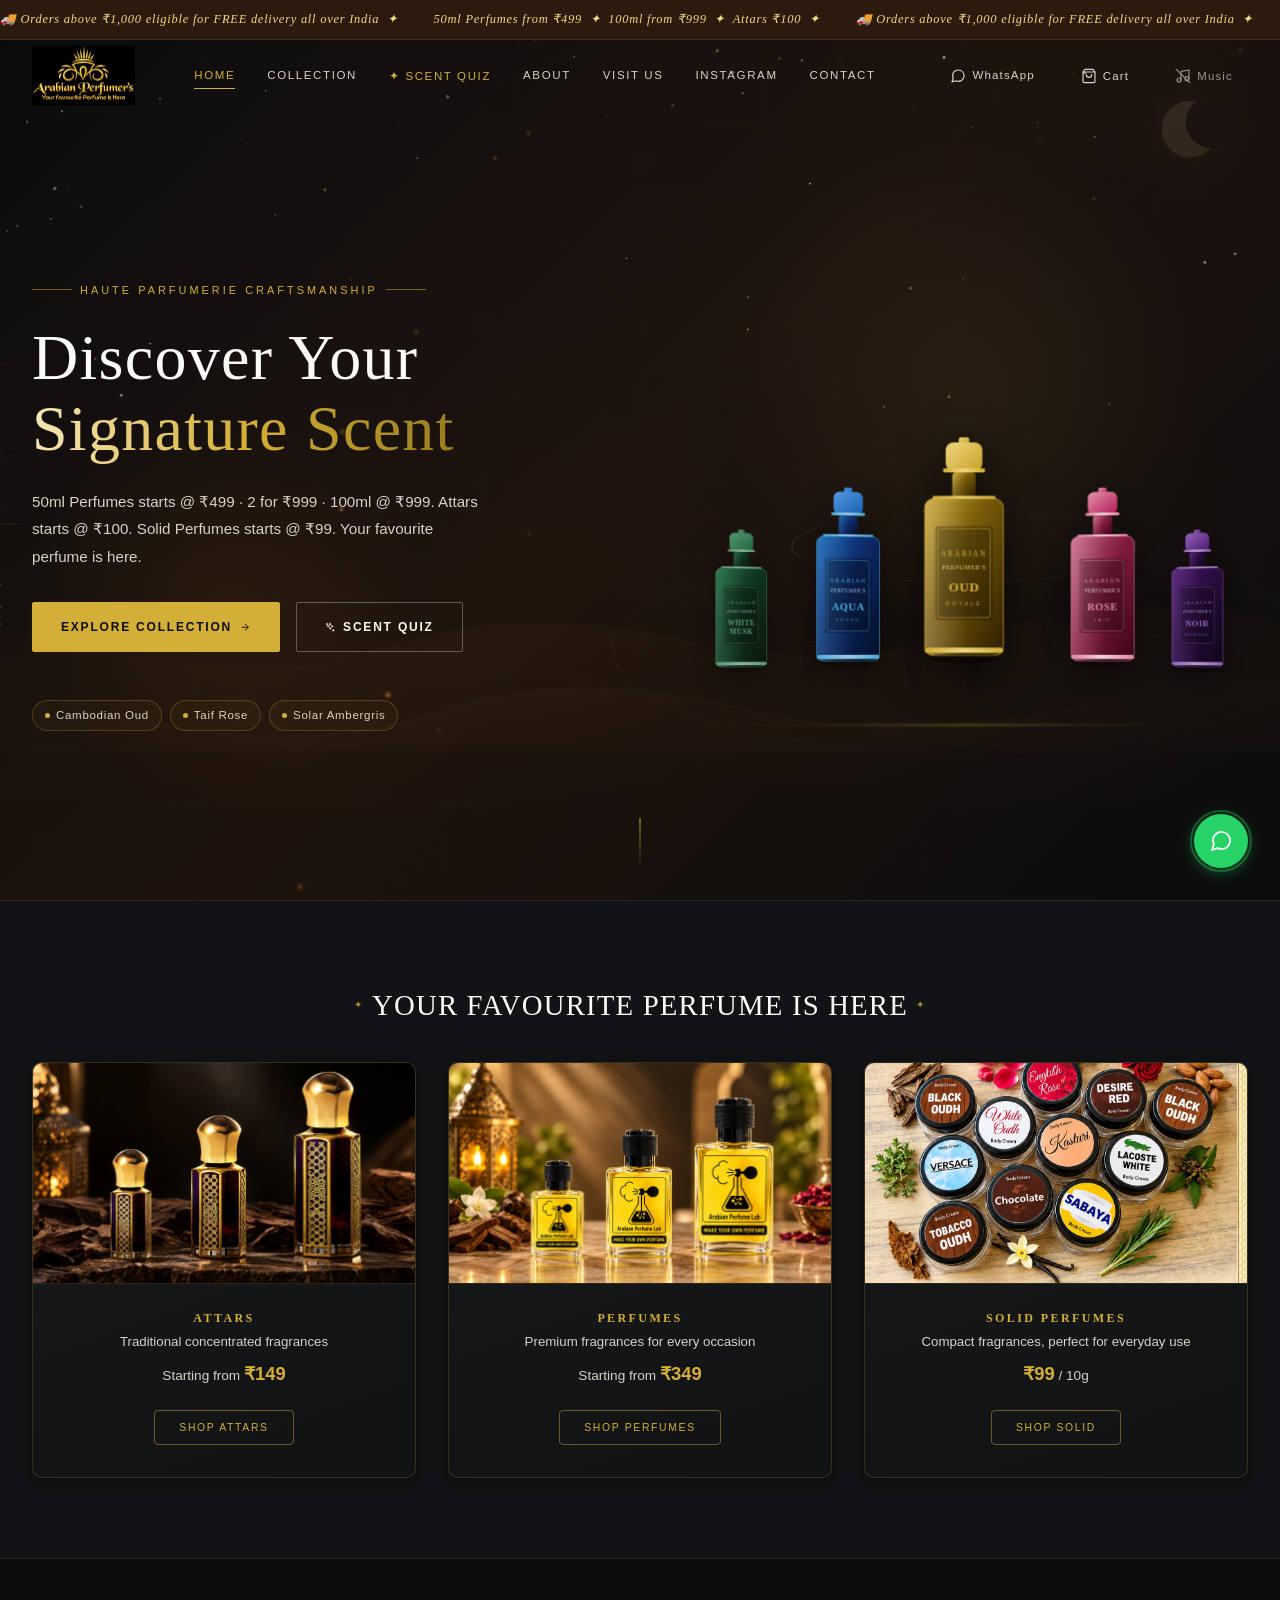
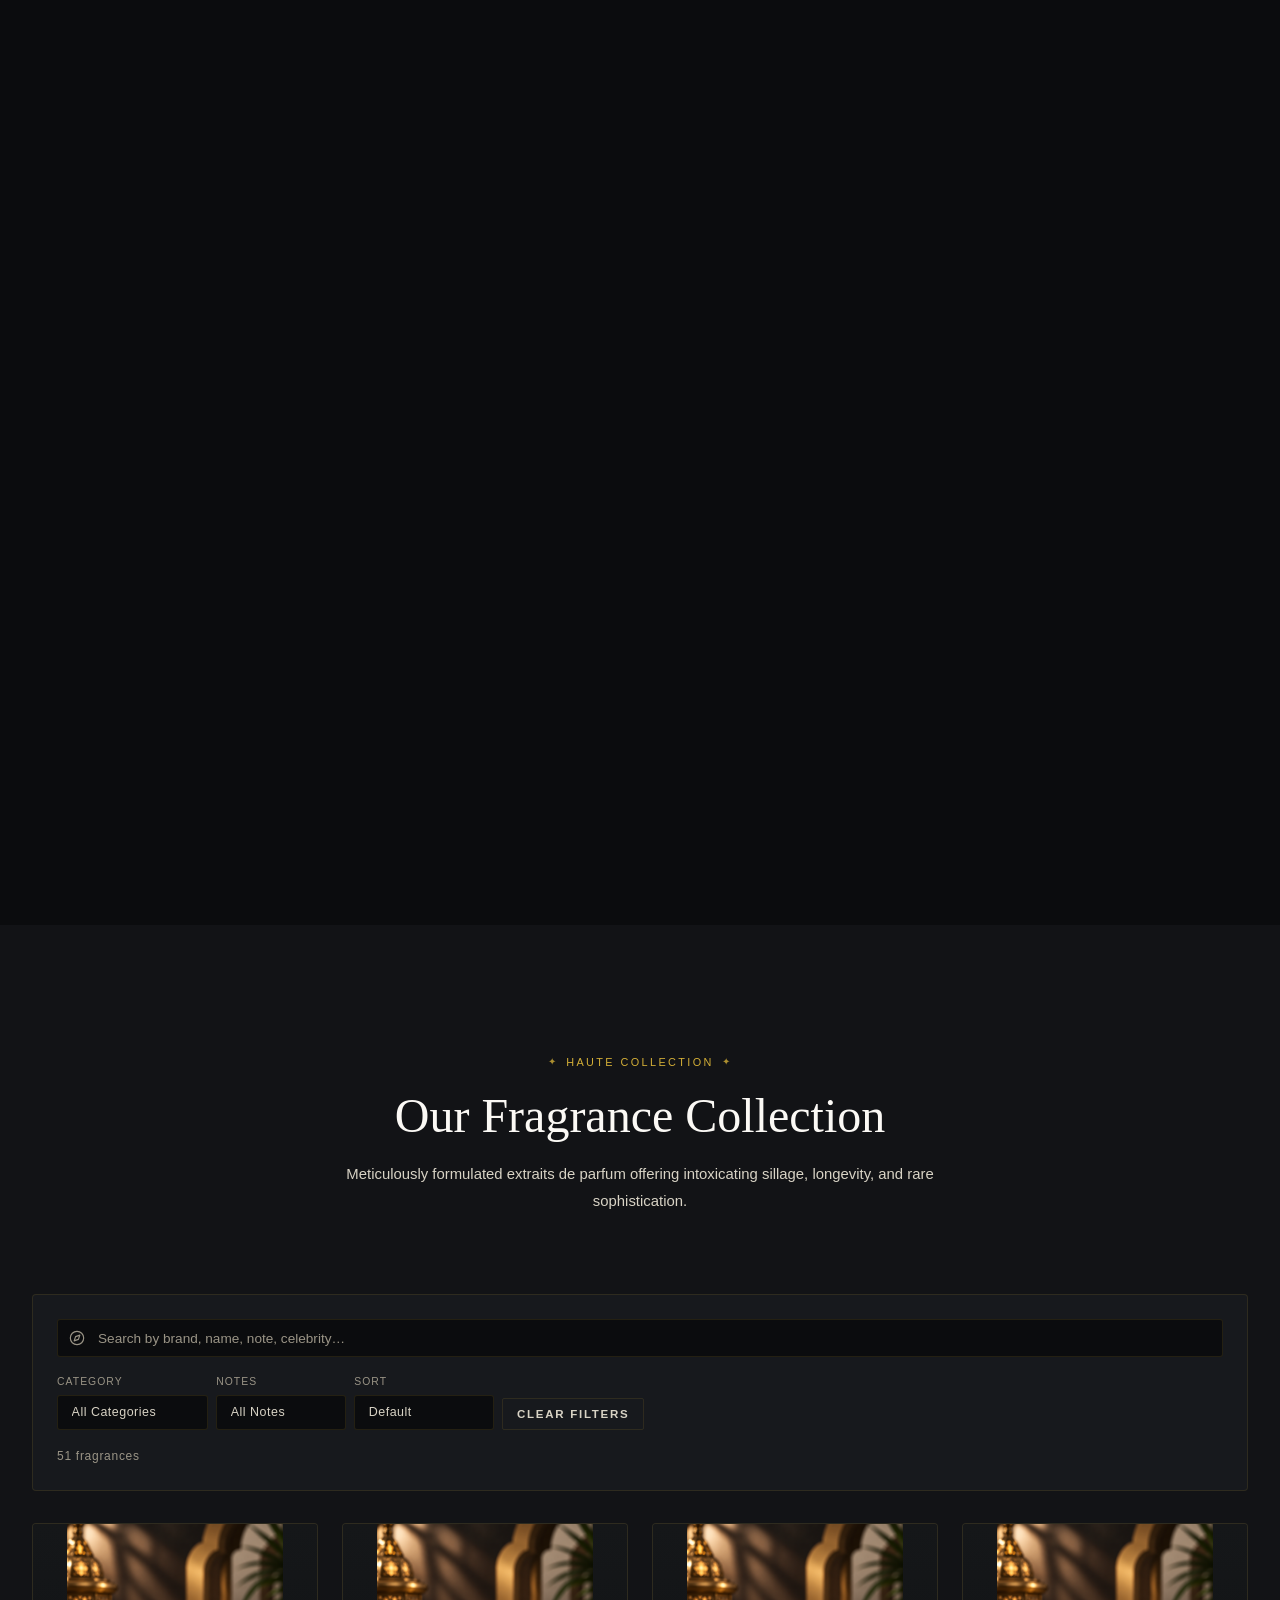
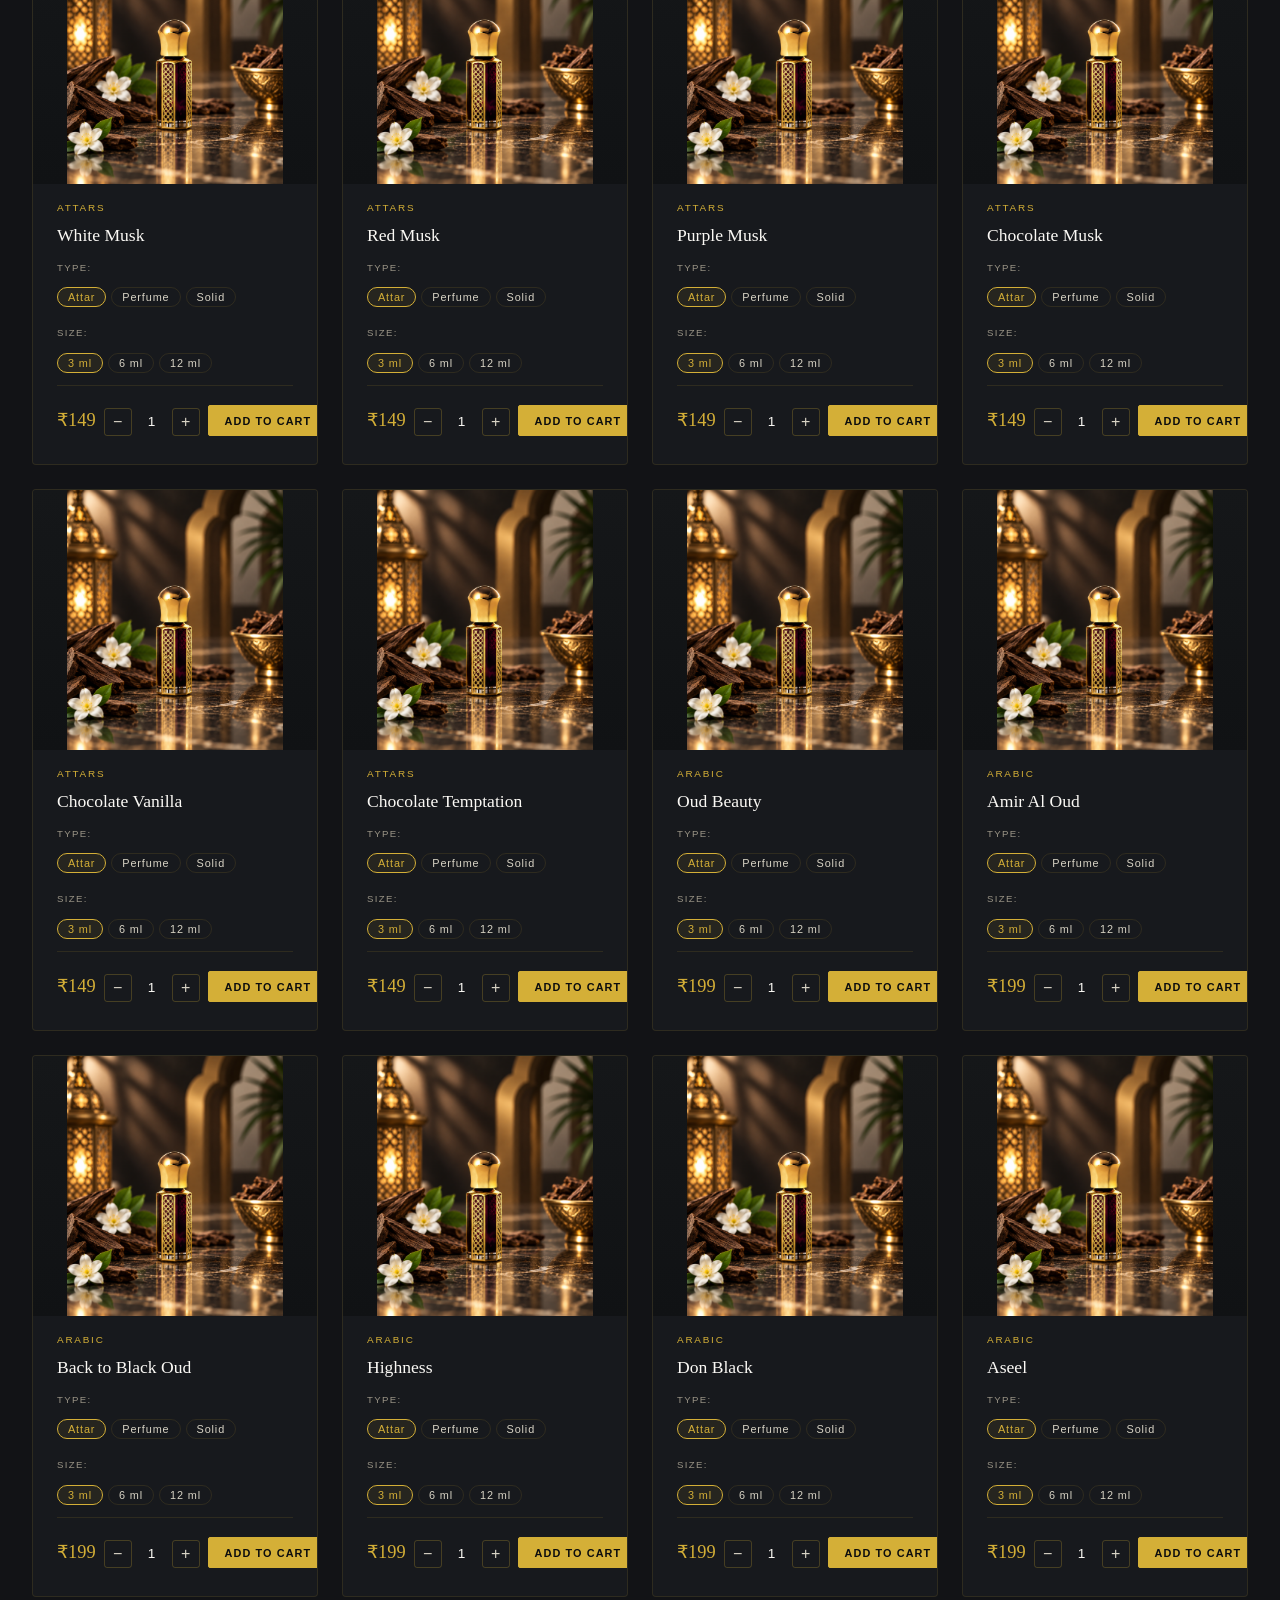
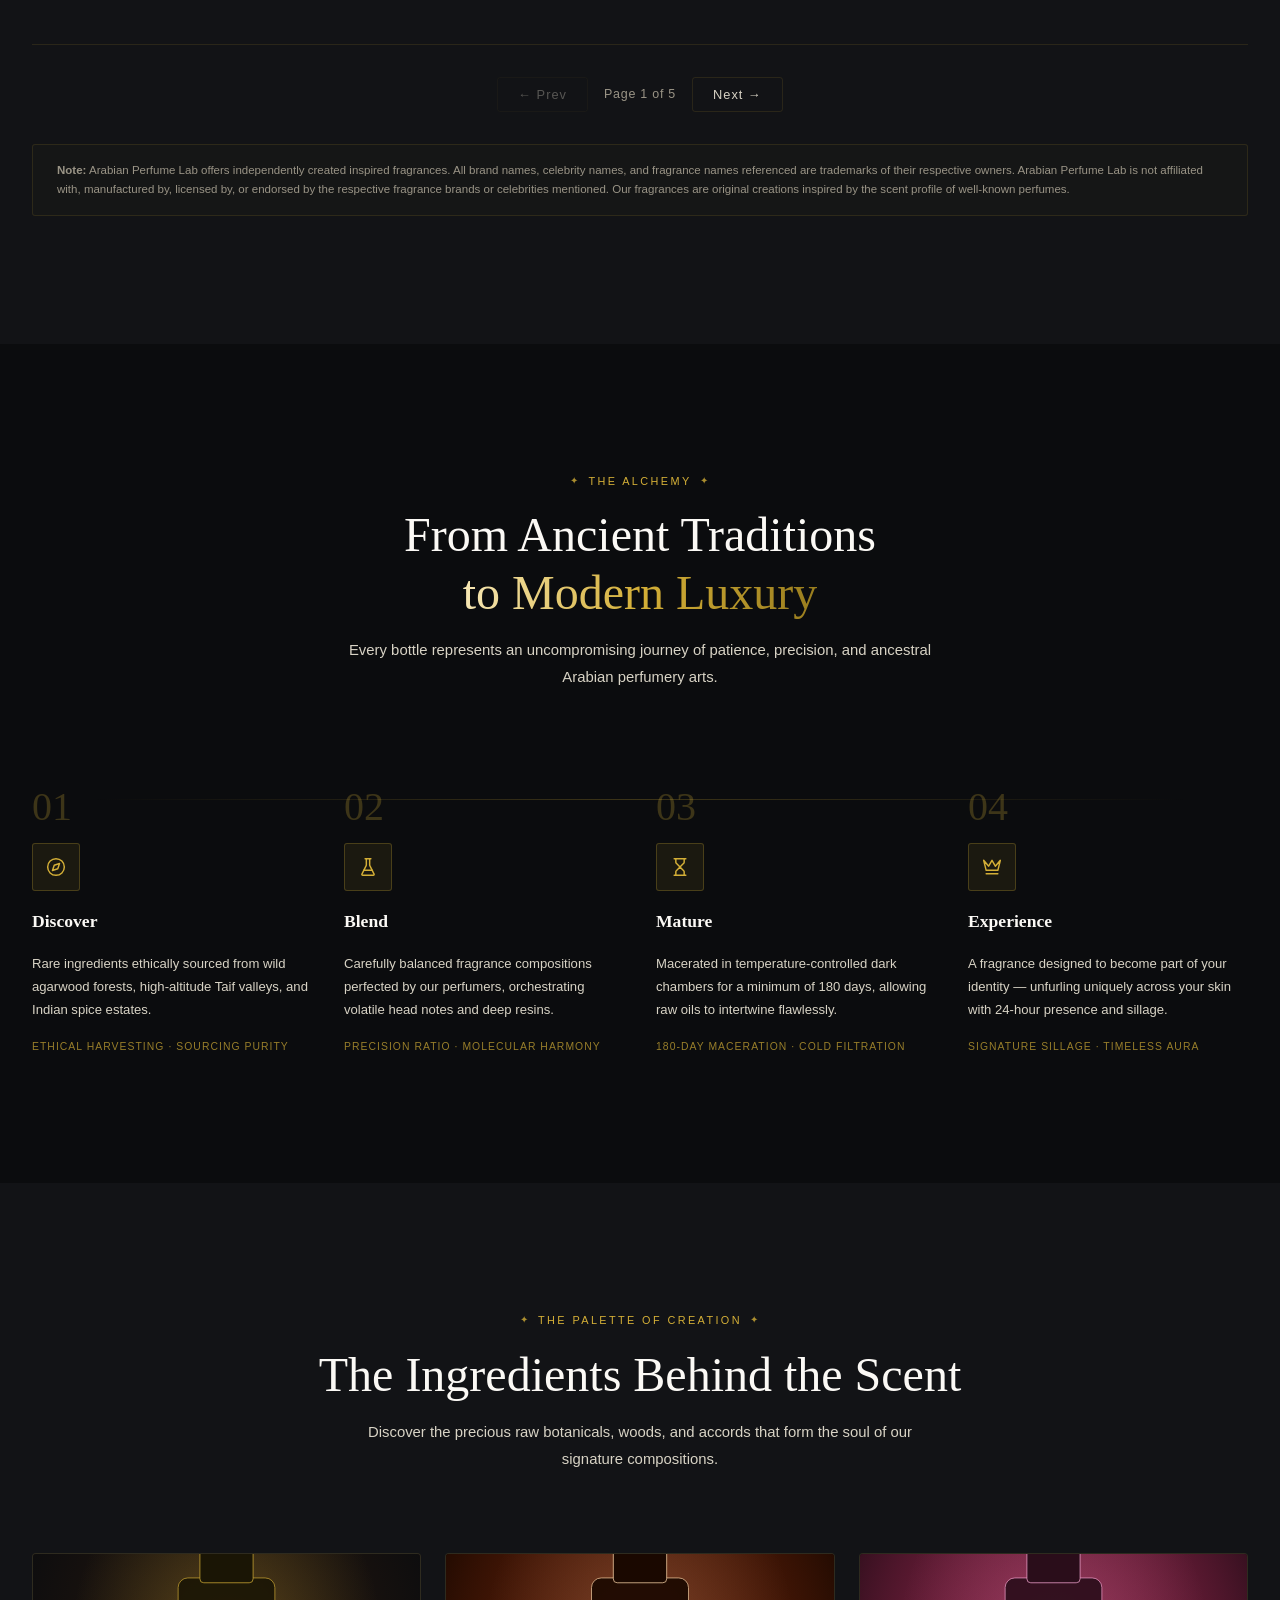
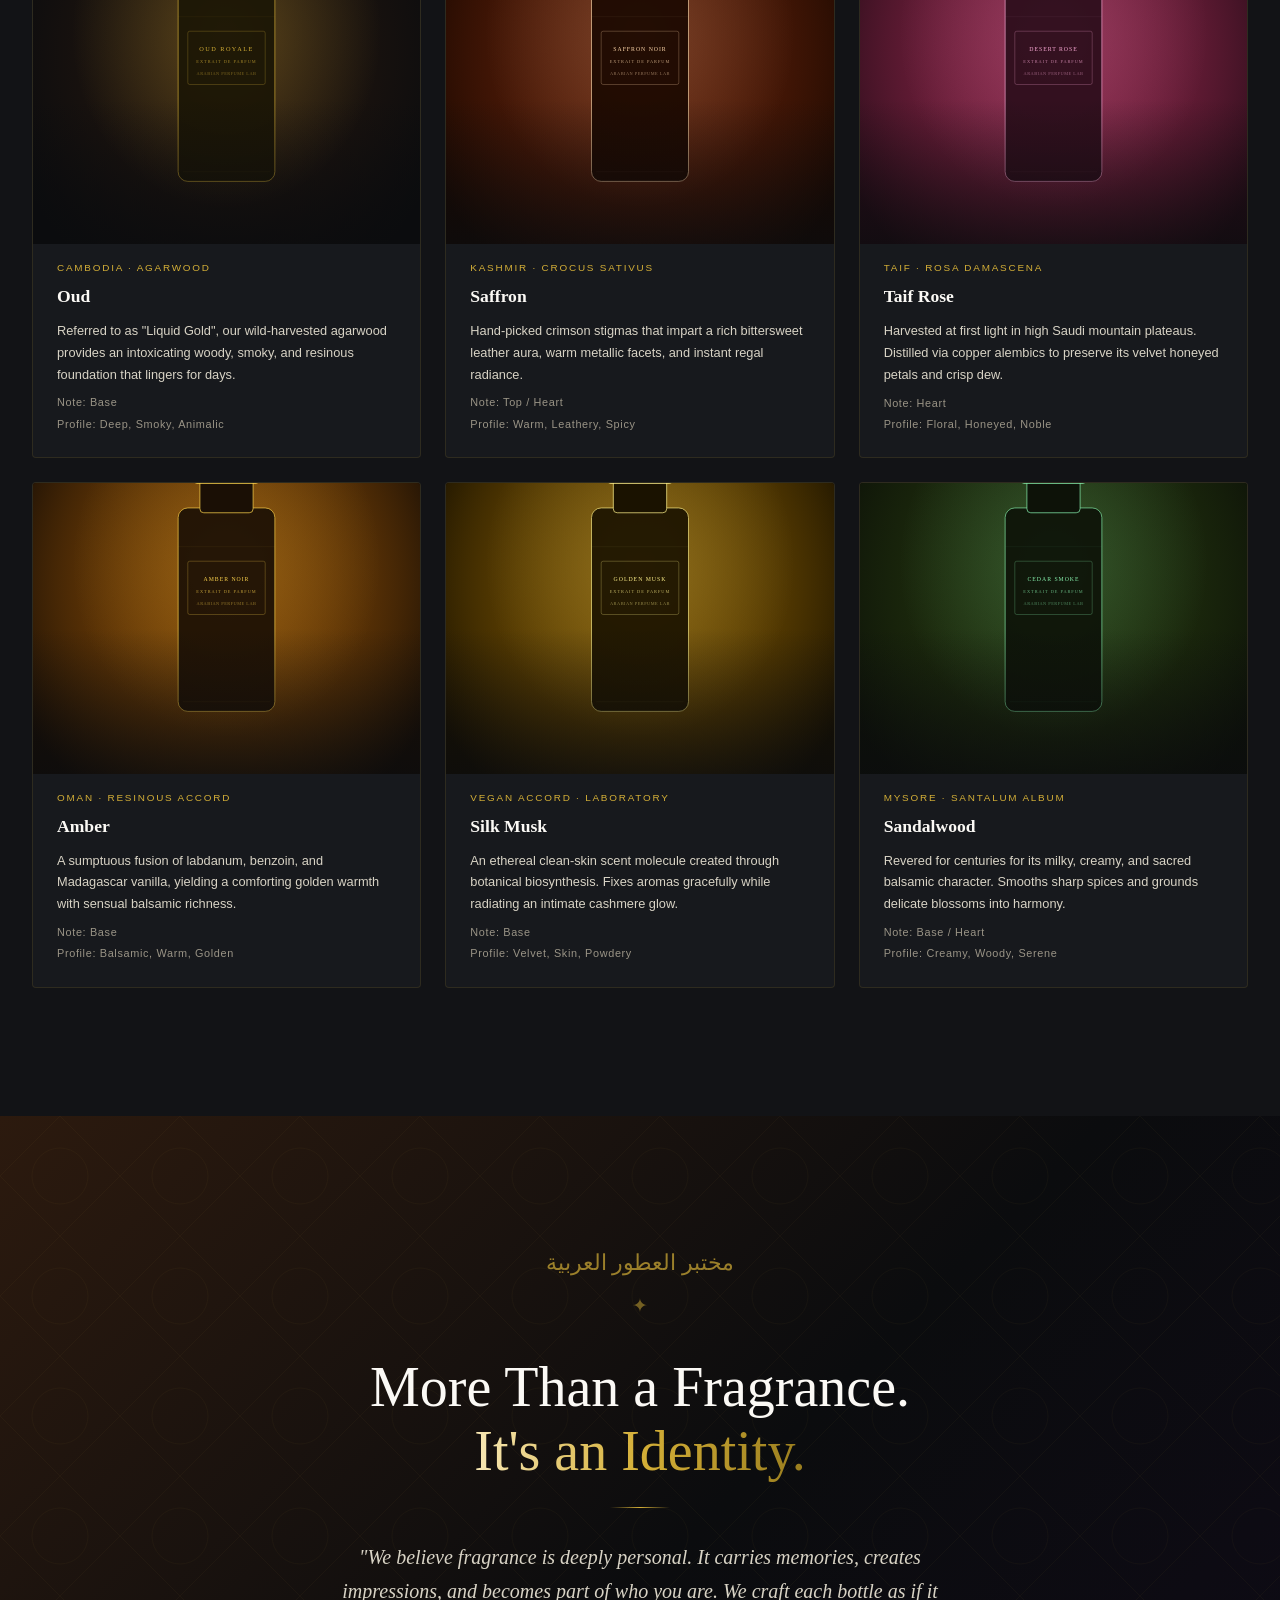
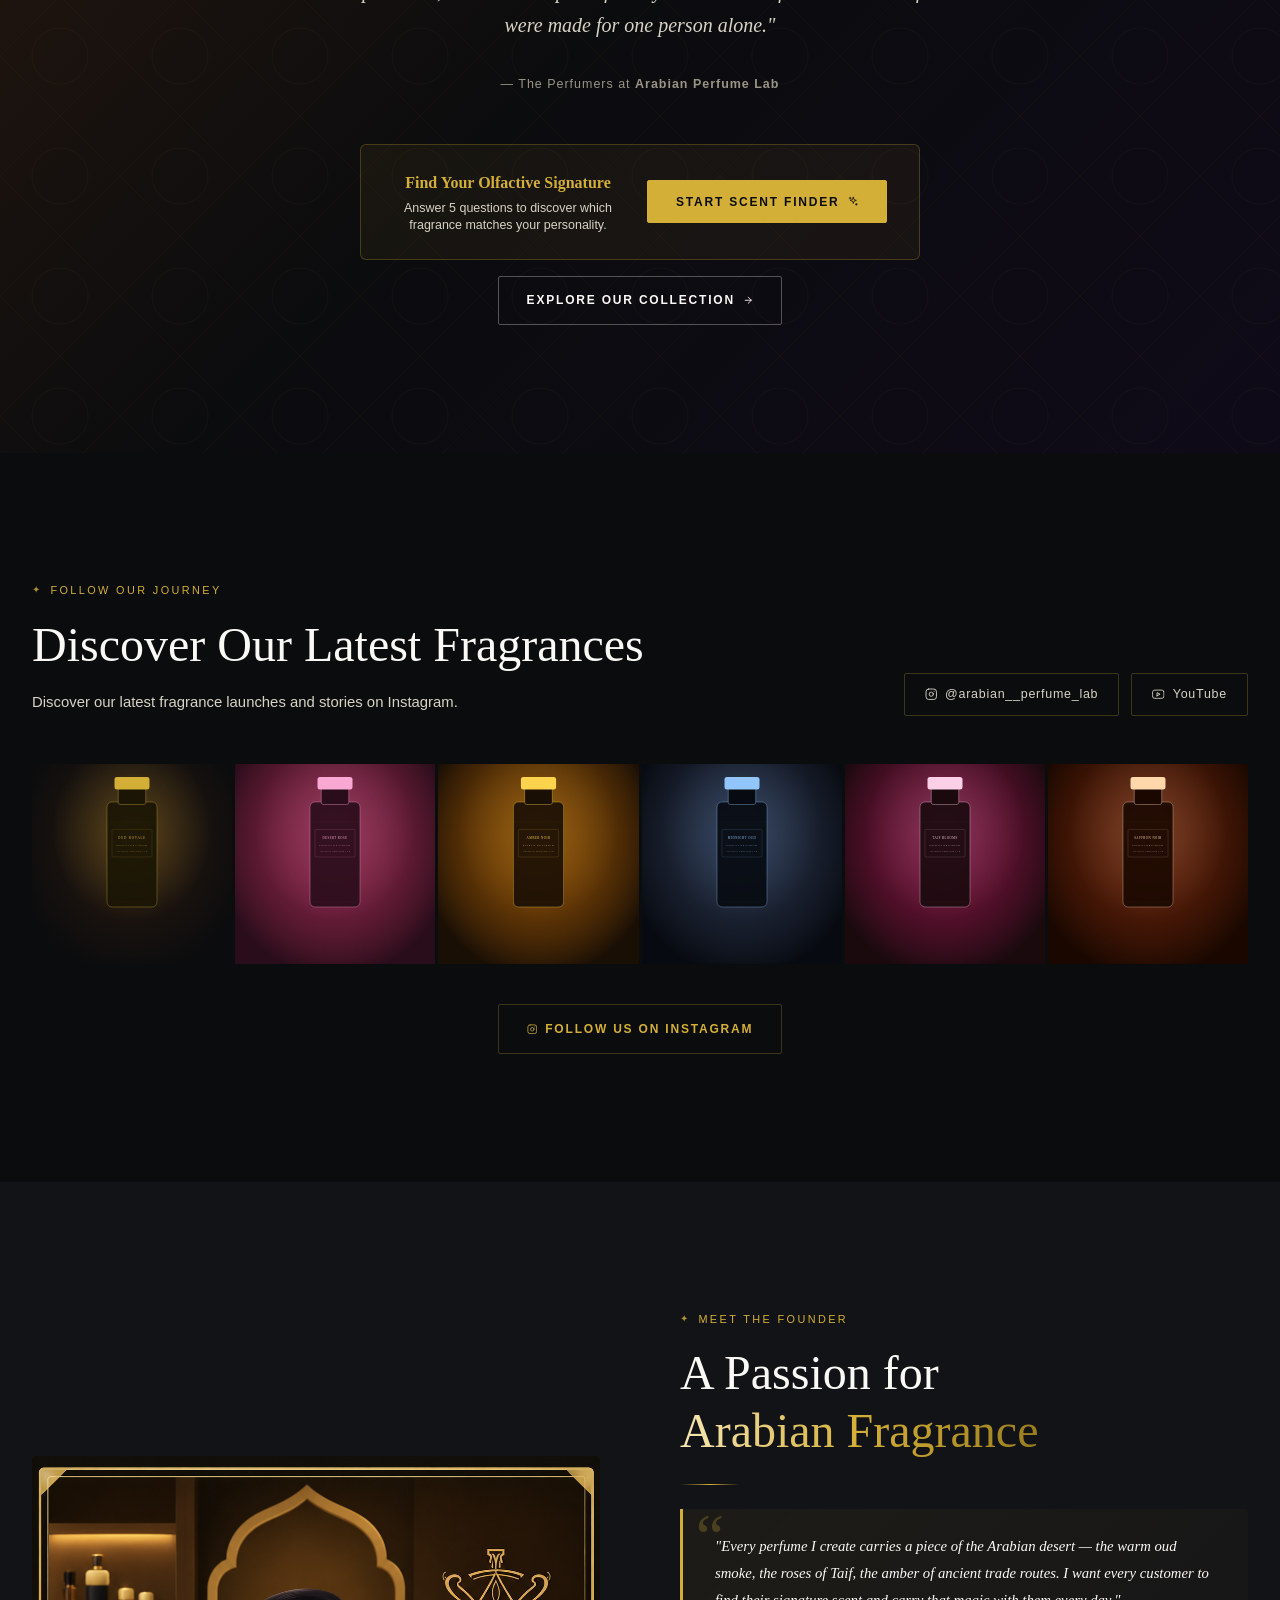
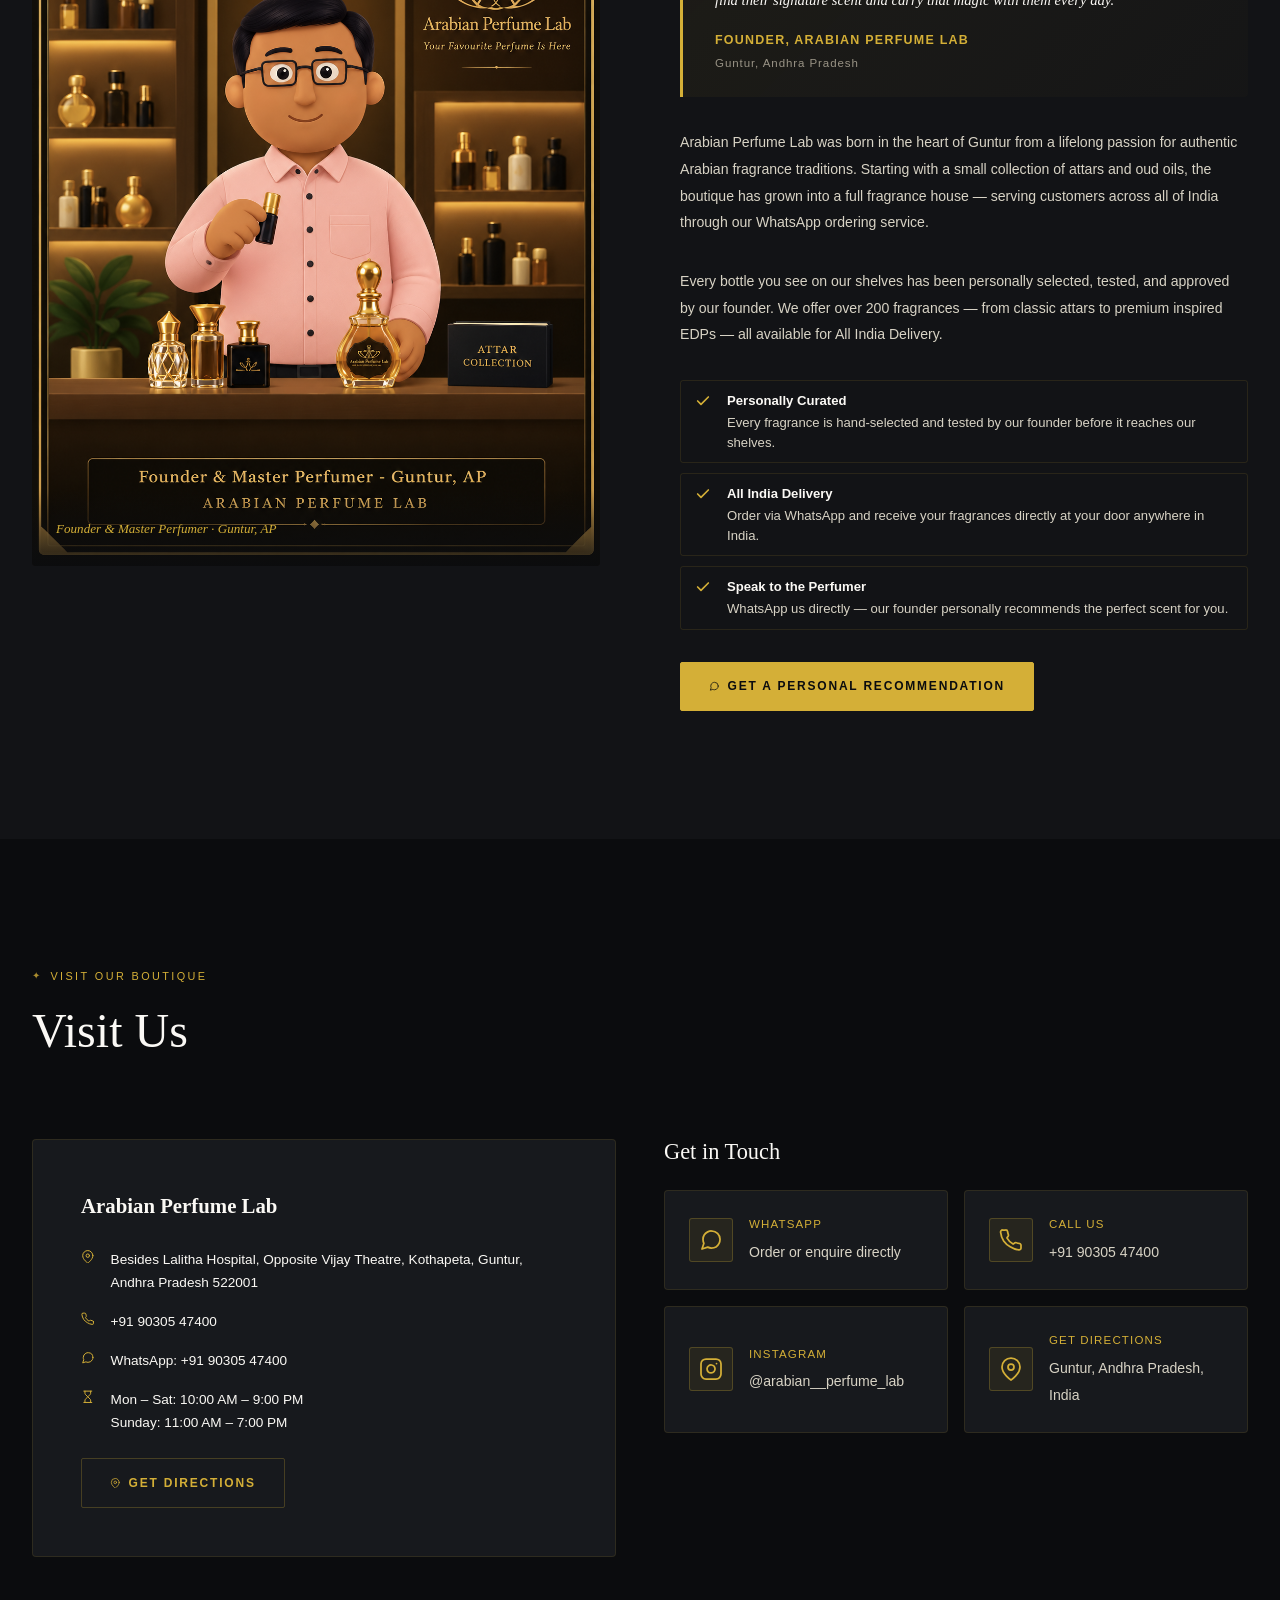
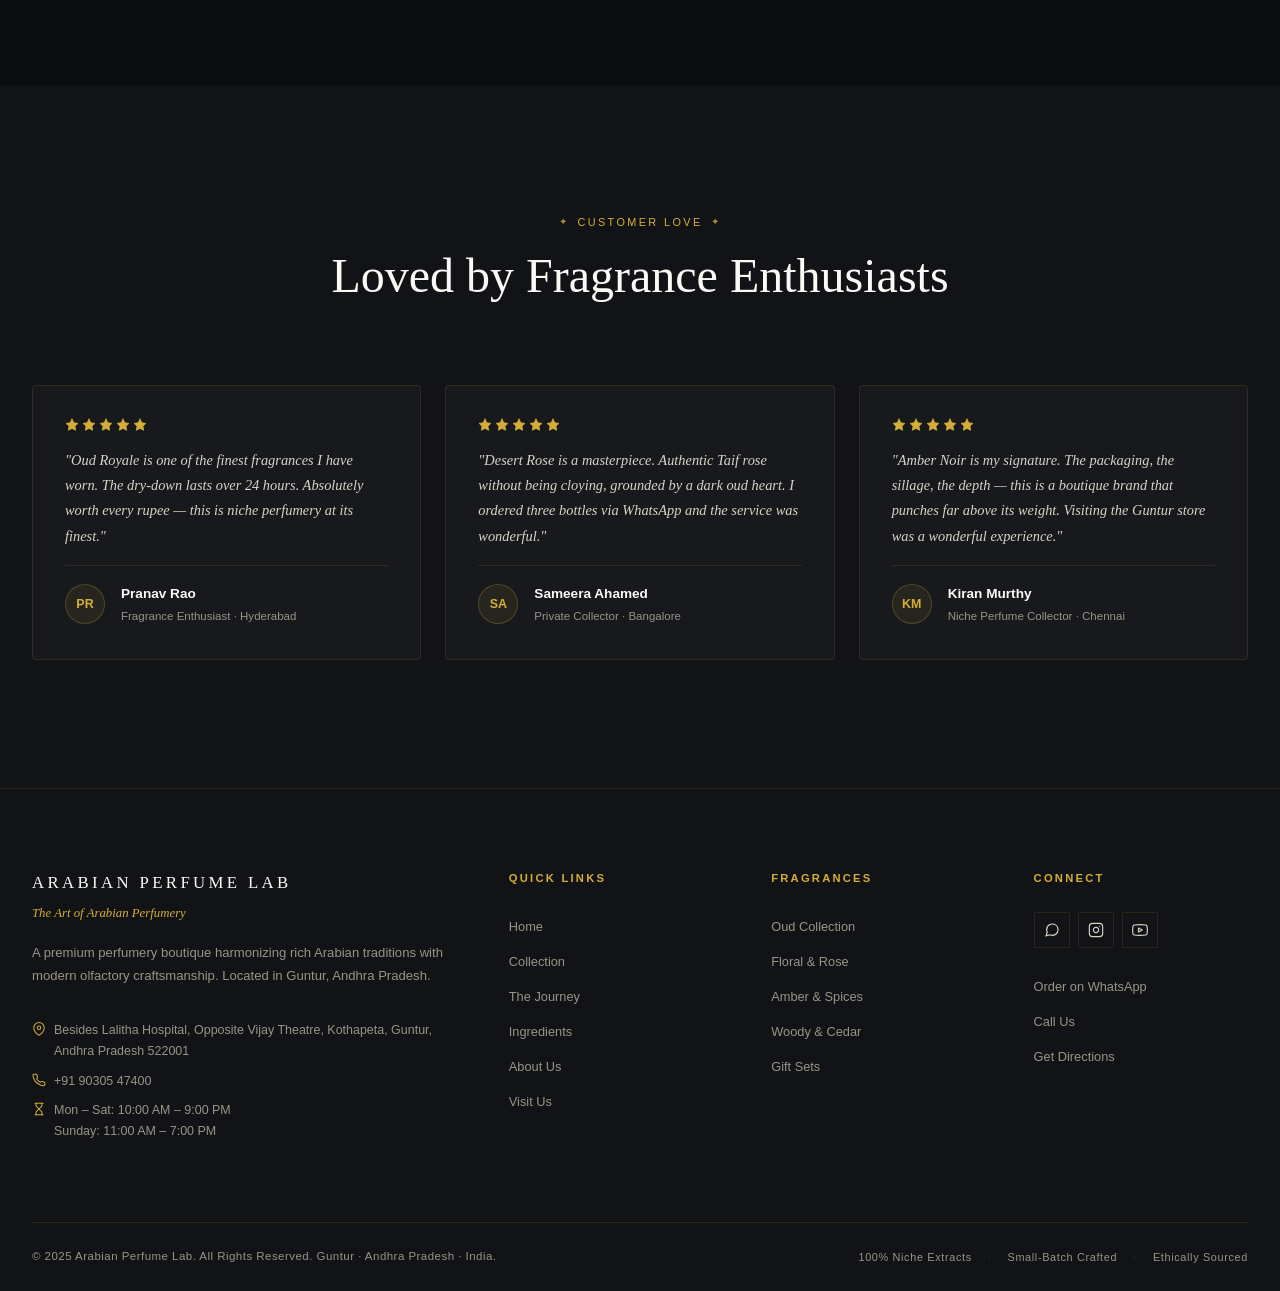
==== commit 5b0697ae: "Update app files and add product catalog exports" ====
--- a/index.html
+++ b/index.html
@@ -1635,13 +1635,15 @@
 
   <!-- Footer with total and actions -->
   <div class="cart-foot" id="cart-foot" style="display:none;">
+    <!-- Free delivery progress bar -->
+    <p class="cart-delivery-banner" id="cart-delivery-banner" aria-live="polite"></p>
+
     <div class="cart-total-row">
       <span class="cart-total-label">Subtotal</span>
       <span class="cart-total-amount" id="cart-total-amount">₹0</span>
     </div>
 
     <p class="cart-disclaimer">
-      Delivery charge of <strong>₹99</strong> will be added at checkout.
       Final availability confirmed by Arabian Perfume Lab via WhatsApp.
     </p>
 
@@ -1861,6 +1863,24 @@
           <p class="checkout-error" id="checkout-address-error" role="alert" aria-live="polite"></p>
         </div>
 
+        <div class="checkout-field">
+          <label class="checkout-label" for="checkout-pincode">
+            <svg class="icon icon-sm checkout-field-icon" aria-hidden="true" focusable="false"><use href="assets/icons/icons.svg#icon-lock"></use></svg>
+            Pincode <span class="checkout-required" aria-hidden="true">*</span>
+          </label>
+          <input class="checkout-input"
+                 type="text"
+                 id="checkout-pincode"
+                 name="pincode"
+                 placeholder="Enter 6-digit pincode"
+                 autocomplete="postal-code"
+                 maxlength="6"
+                 inputmode="numeric"
+                 pattern="\d{6}"
+                 required>
+          <p class="checkout-error" id="checkout-pincode-error" role="alert" aria-live="polite"></p>
+        </div>
+
       </form>
 
       <div class="checkout-actions">
@@ -1895,14 +1915,16 @@
           <span>Subtotal</span>
           <span id="checkout-subtotal-amount">₹0</span>
         </div>
-        <div class="checkout-price-row">
+        <div class="checkout-price-row" id="checkout-delivery-row">
           <span>Delivery Charges</span>
-          <span id="checkout-delivery-amount">₹99</span>
+          <span id="checkout-delivery-amount" class="checkout-delivery-value">₹99</span>
         </div>
         <div class="checkout-price-row checkout-price-total">
           <span>Total</span>
           <span id="checkout-total-amount">₹0</span>
         </div>
+        <!-- Free delivery progress banner -->
+        <p class="checkout-delivery-banner" id="checkout-summary-delivery-banner"></p>
       </div>
 
       <!-- Customer details recap -->
@@ -1920,6 +1942,10 @@
           <div class="checkout-recap-row">
             <span class="checkout-recap-label">Delivery Address</span>
             <span class="checkout-recap-value" id="summary-address"></span>
+          </div>
+          <div class="checkout-recap-row">
+            <span class="checkout-recap-label">Pincode</span>
+            <span class="checkout-recap-value" id="summary-pincode"></span>
           </div>
         </div>
       </div>
--- a/css/style.css
+++ b/css/style.css
@@ -4126,3 +4126,58 @@
         max-height: 92svh;
     }
 }
+
+/* ==========================================================================
+   FREE DELIVERY BANNER — Cart drawer + Checkout summary
+   ========================================================================== */
+
+/* Cart drawer banner (above subtotal row) */
+.cart-delivery-banner {
+    font-size: 0.75rem;
+    color: var(--c-ivory-muted);
+    text-align: center;
+    padding: 0.45rem 0.75rem;
+    margin: 0 0 var(--sp-sm);
+    background: var(--c-surface);
+    border: 1px solid var(--c-border);
+    border-radius: 3px;
+    line-height: 1.4;
+    transition: background var(--t-fast), border-color var(--t-fast), color var(--t-fast);
+}
+
+.cart-delivery-banner.is-free {
+    background: rgba(212,175,55,0.08);
+    border-color: var(--c-border-sub);
+    color: var(--c-gold);
+    font-weight: 600;
+}
+
+/* Checkout summary banner (below pricing rows) */
+.checkout-delivery-banner {
+    font-size: 0.74rem;
+    color: var(--c-ivory-muted);
+    text-align: center;
+    margin: var(--sp-sm) 0 0;
+    padding: 0.35rem 0.5rem;
+    border-top: 1px solid var(--c-border);
+    line-height: 1.4;
+    transition: color var(--t-fast);
+}
+
+.checkout-delivery-banner.is-free {
+    color: var(--c-gold);
+    font-weight: 600;
+    border-top-color: var(--c-border-sub);
+}
+
+/* FREE badge on the delivery amount cell */
+.checkout-delivery-value.free-delivery-badge {
+    color: var(--c-gold);
+    font-weight: 700;
+    letter-spacing: 0.04em;
+}
+
+/* Delivery row highlight when free */
+.checkout-price-row.delivery-free-row {
+    color: var(--c-ivory);
+}
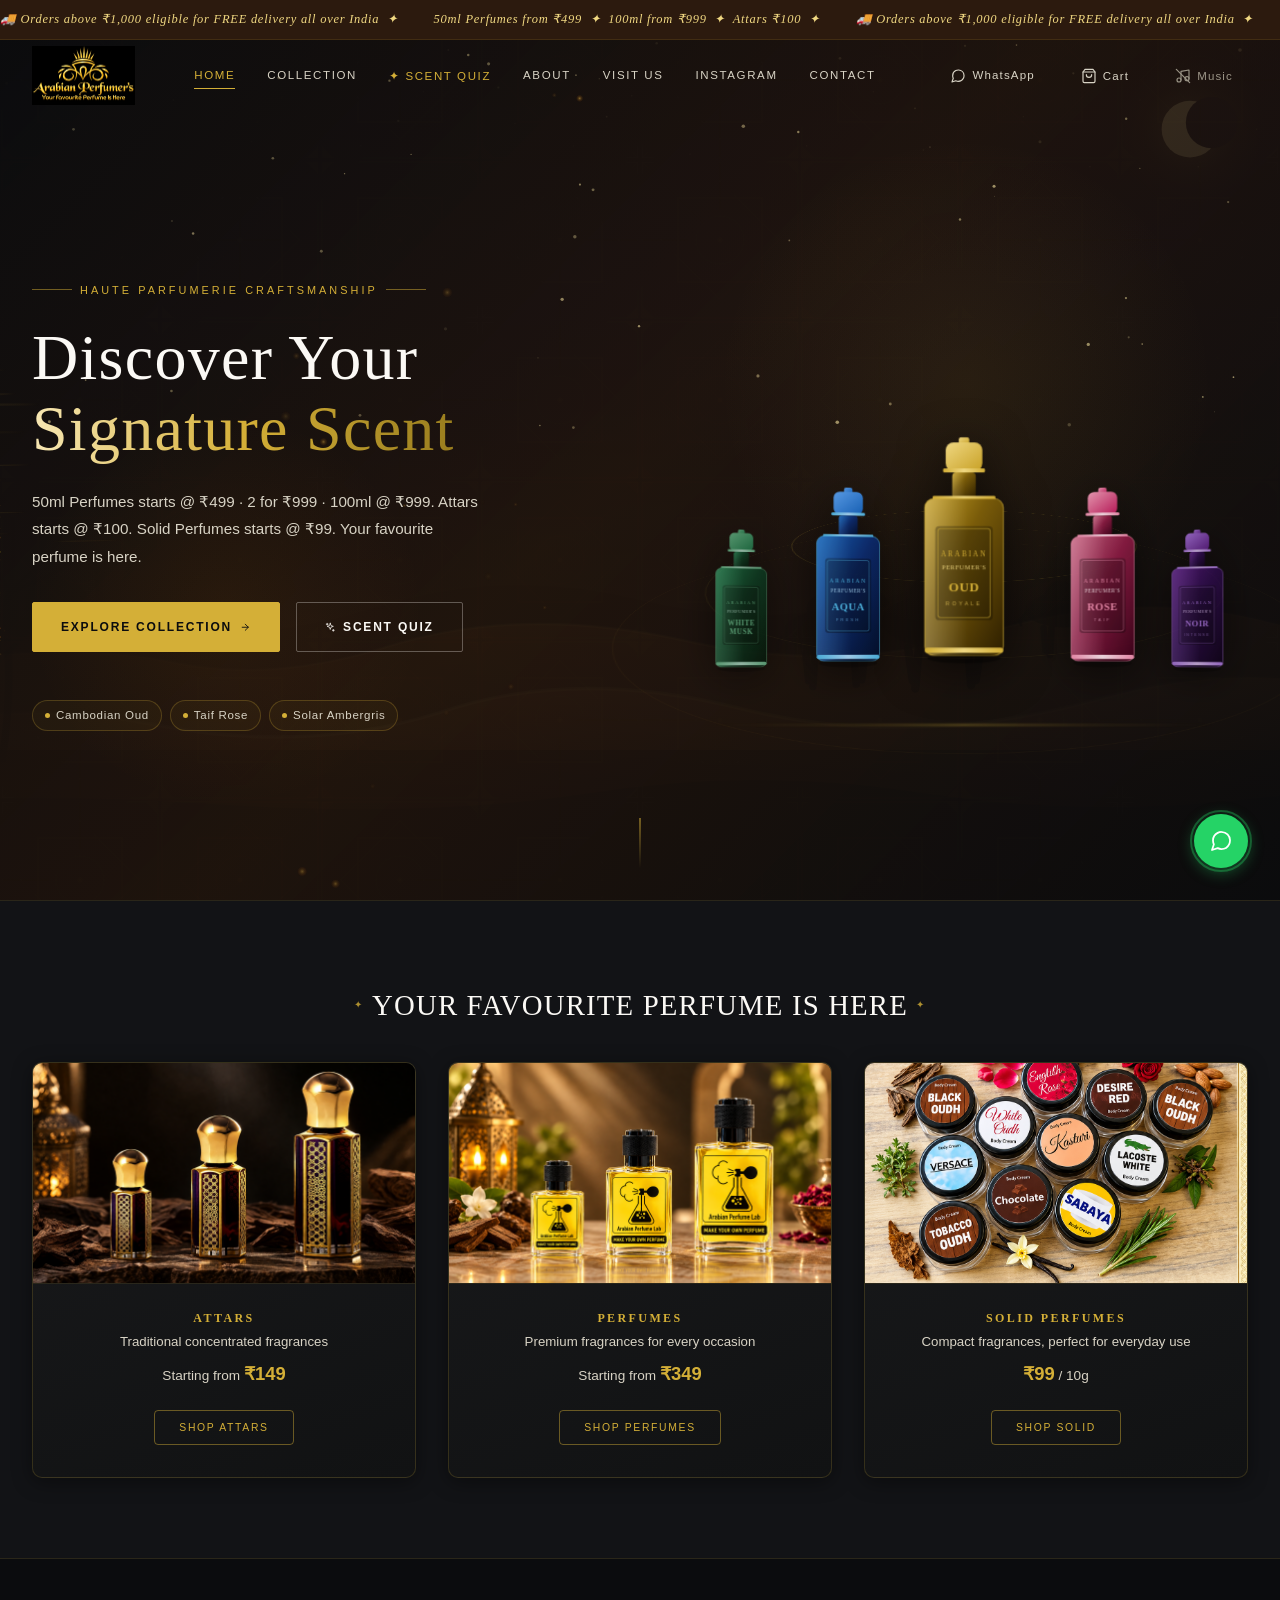
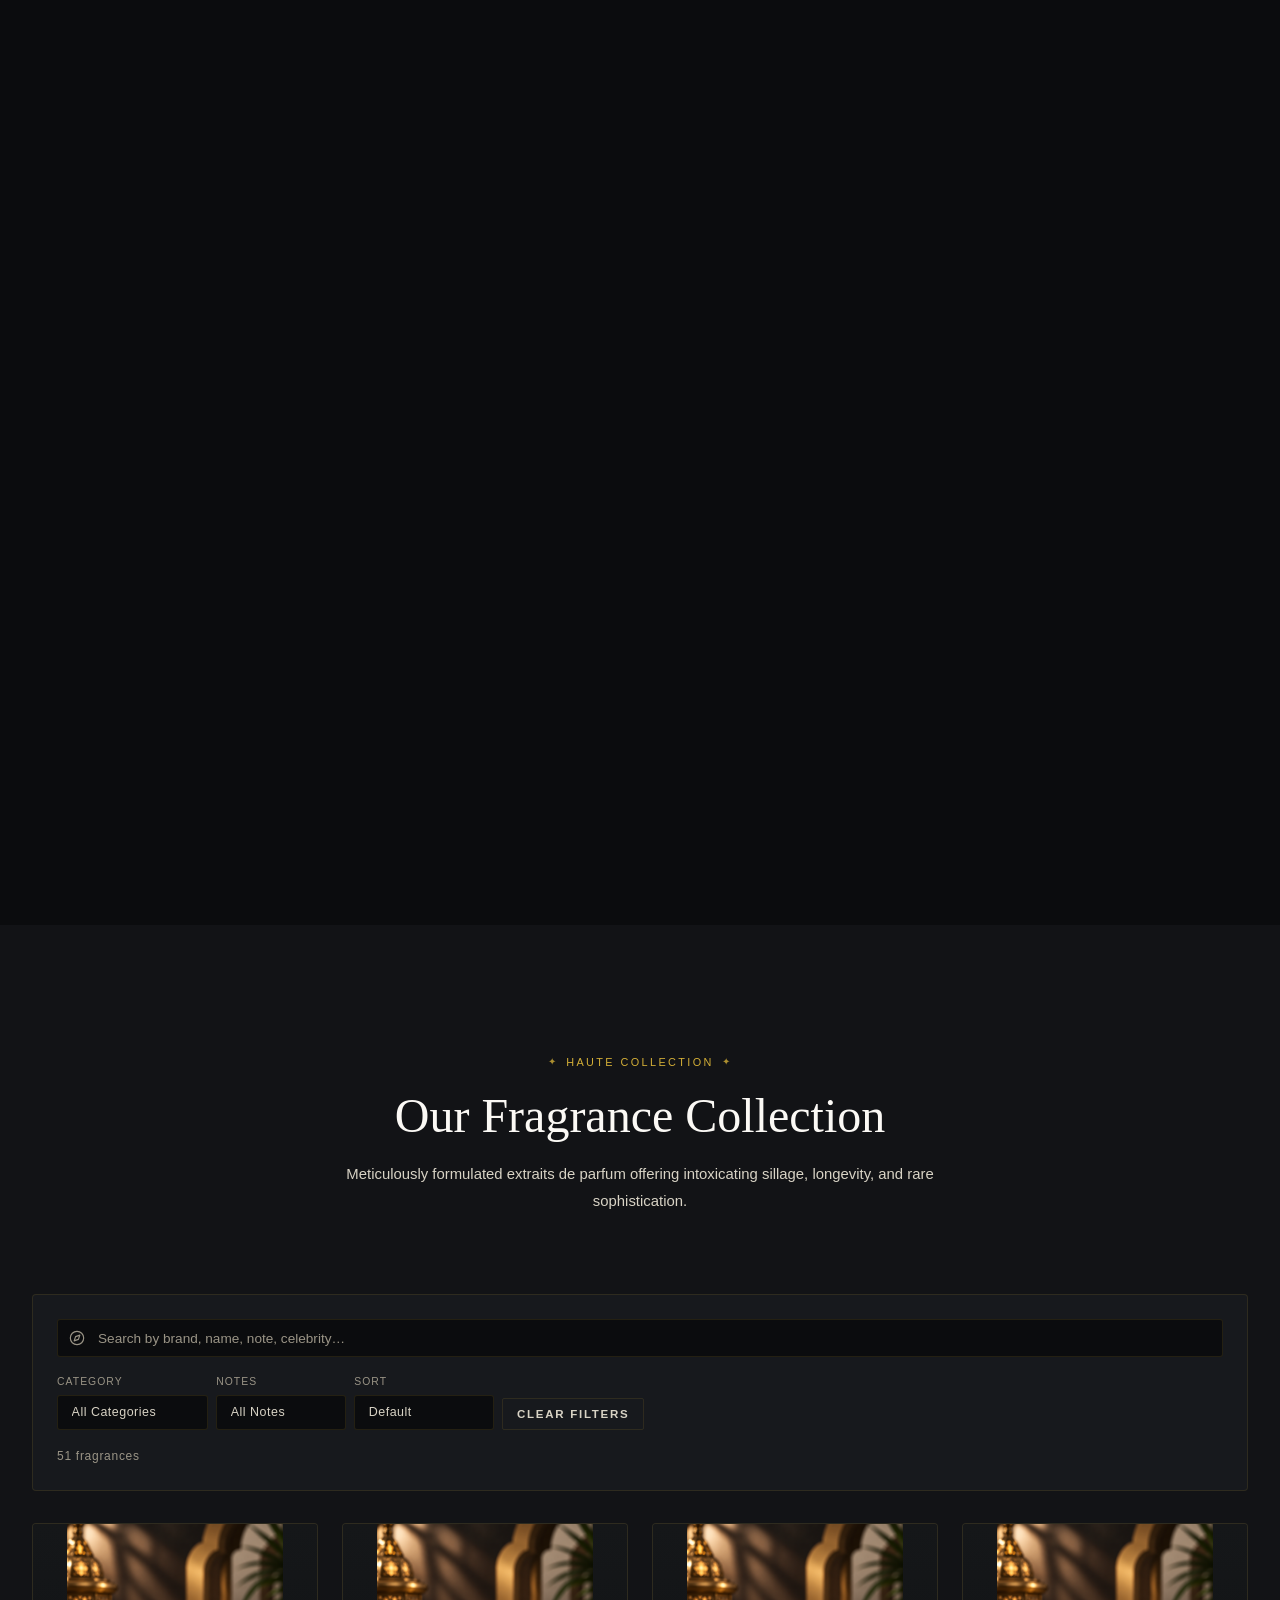
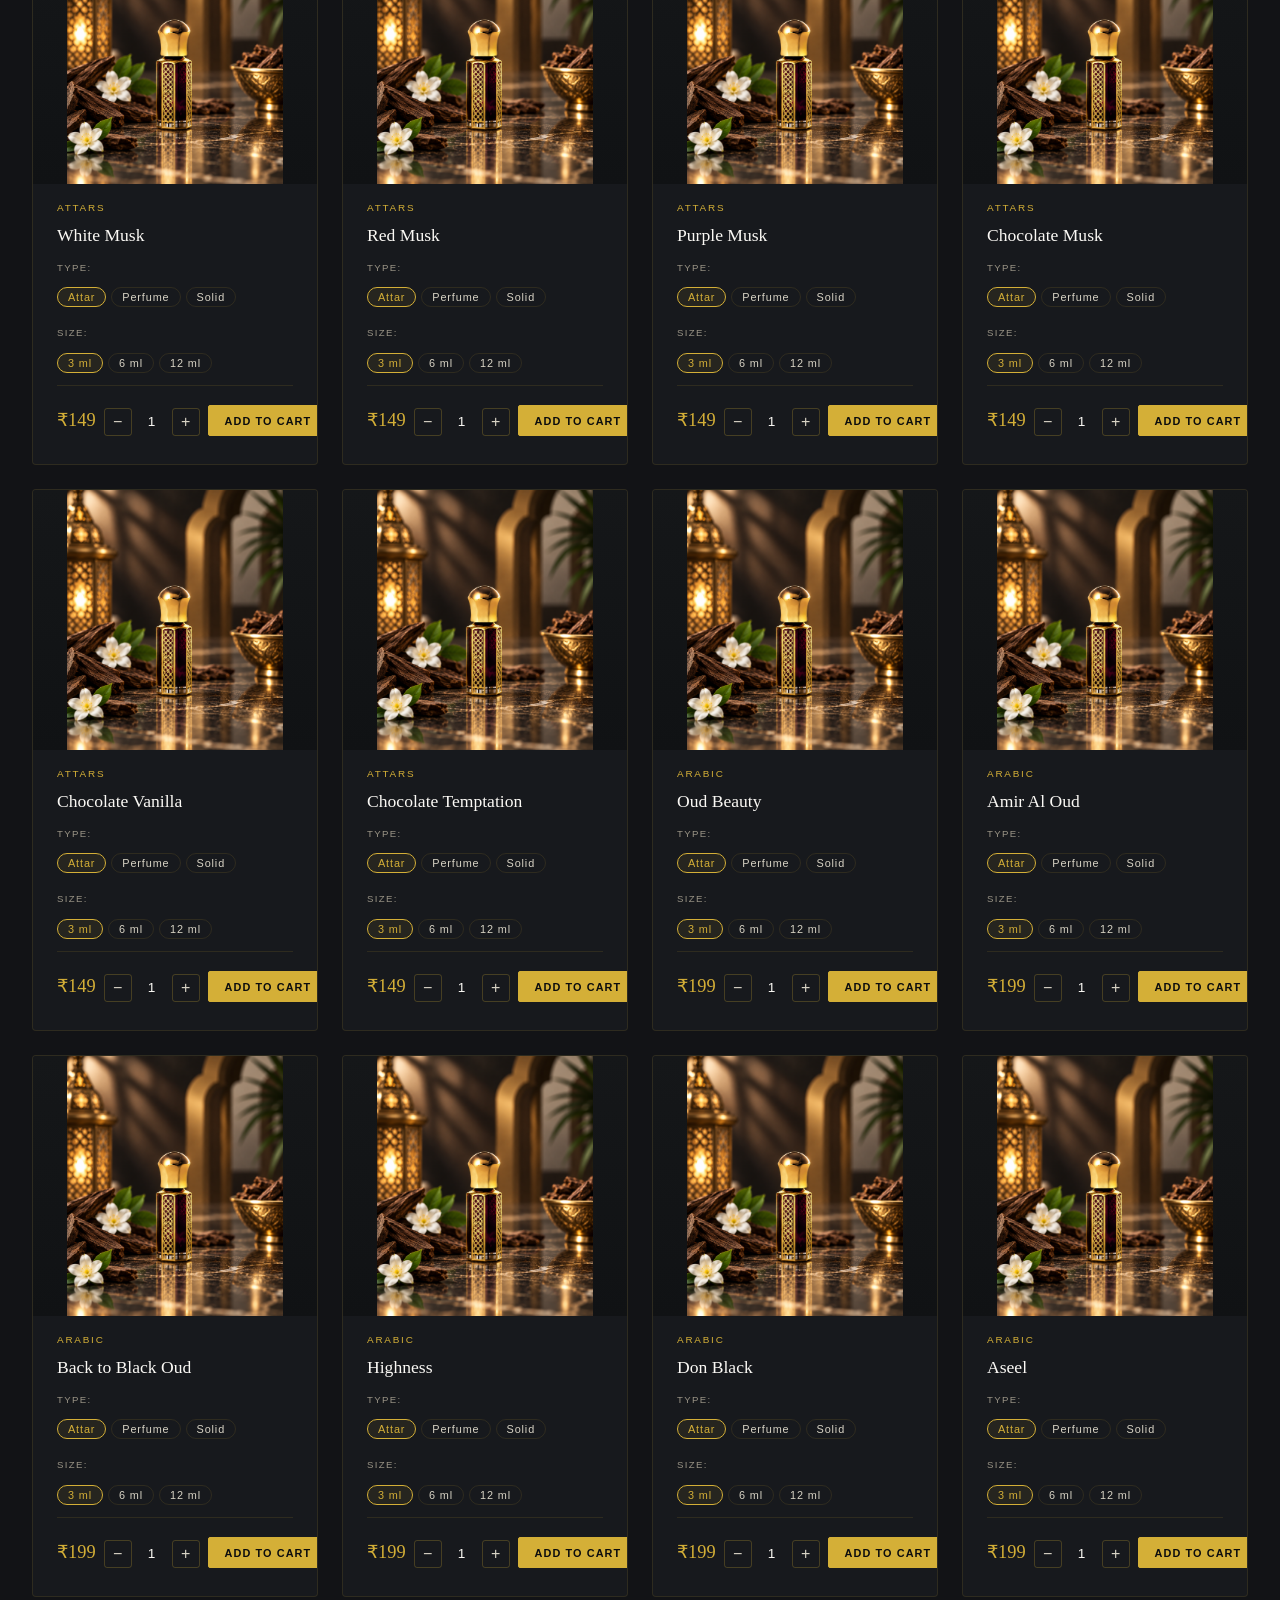
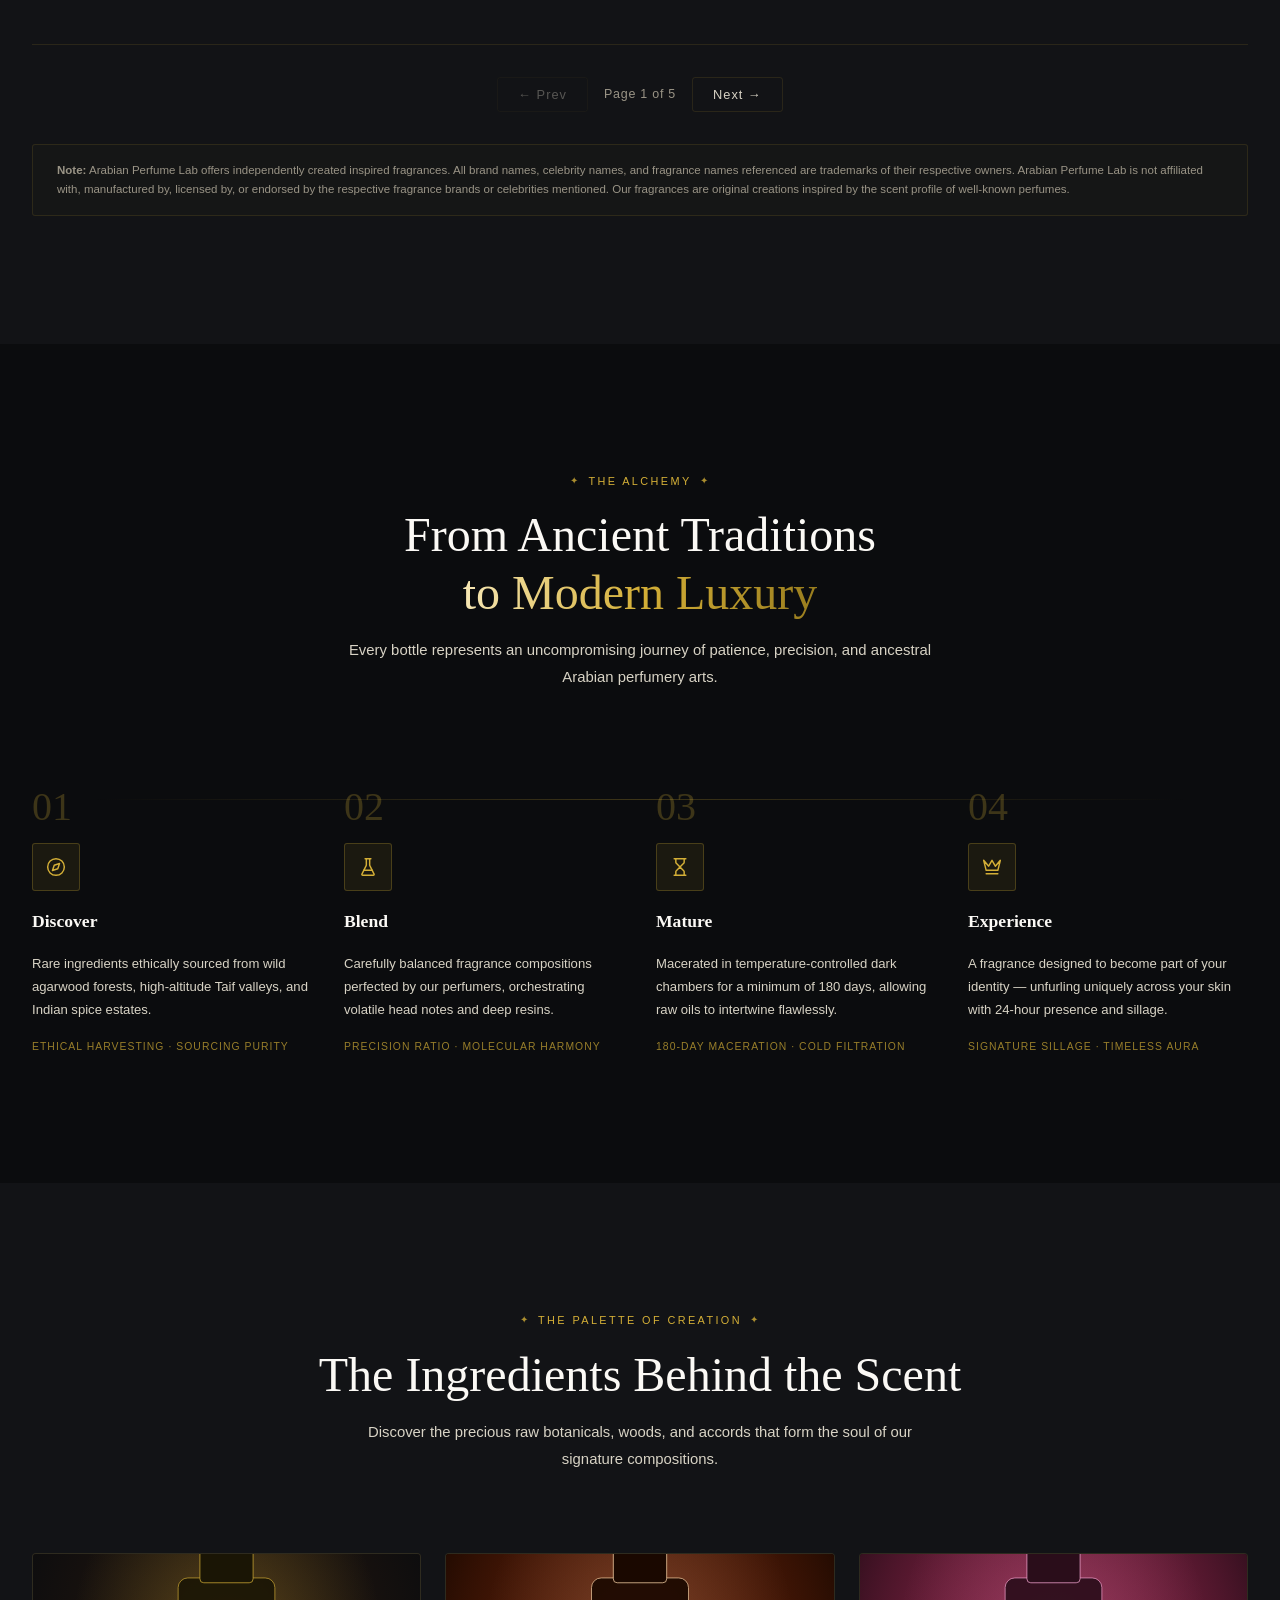
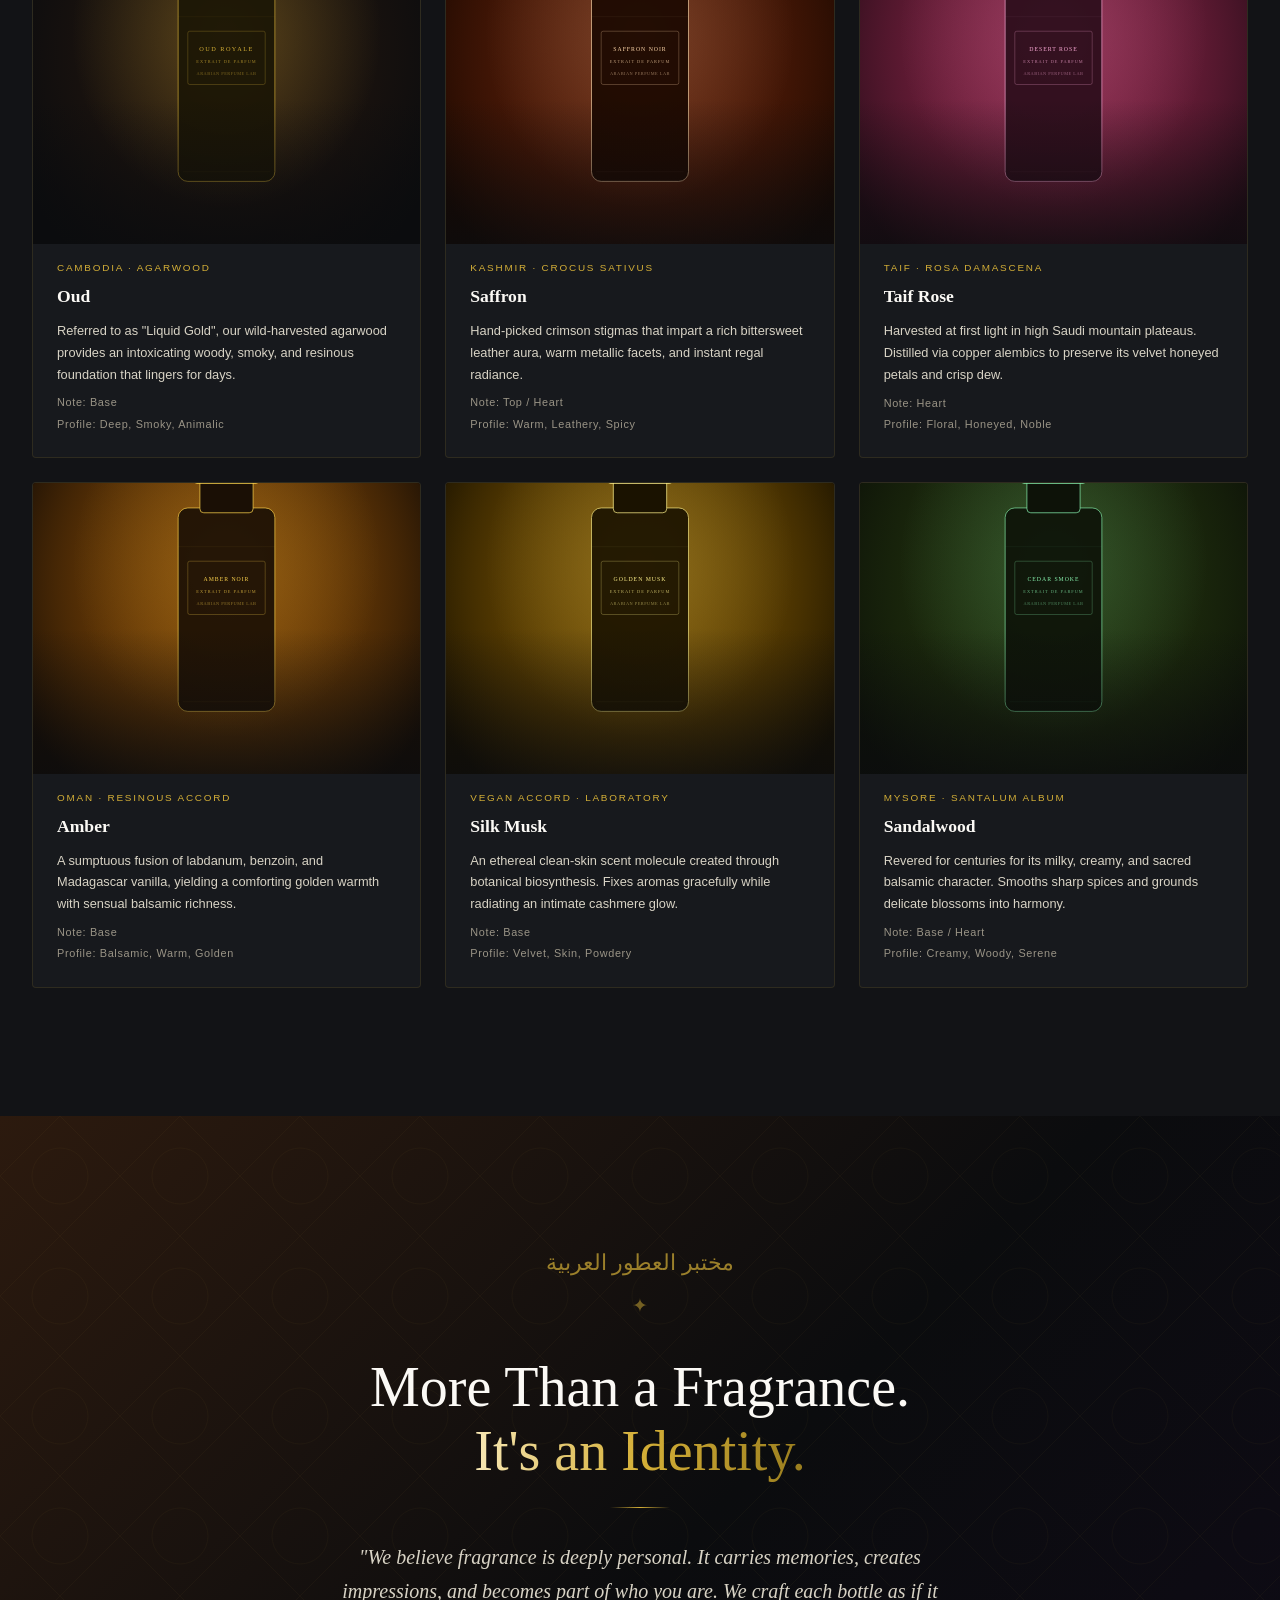
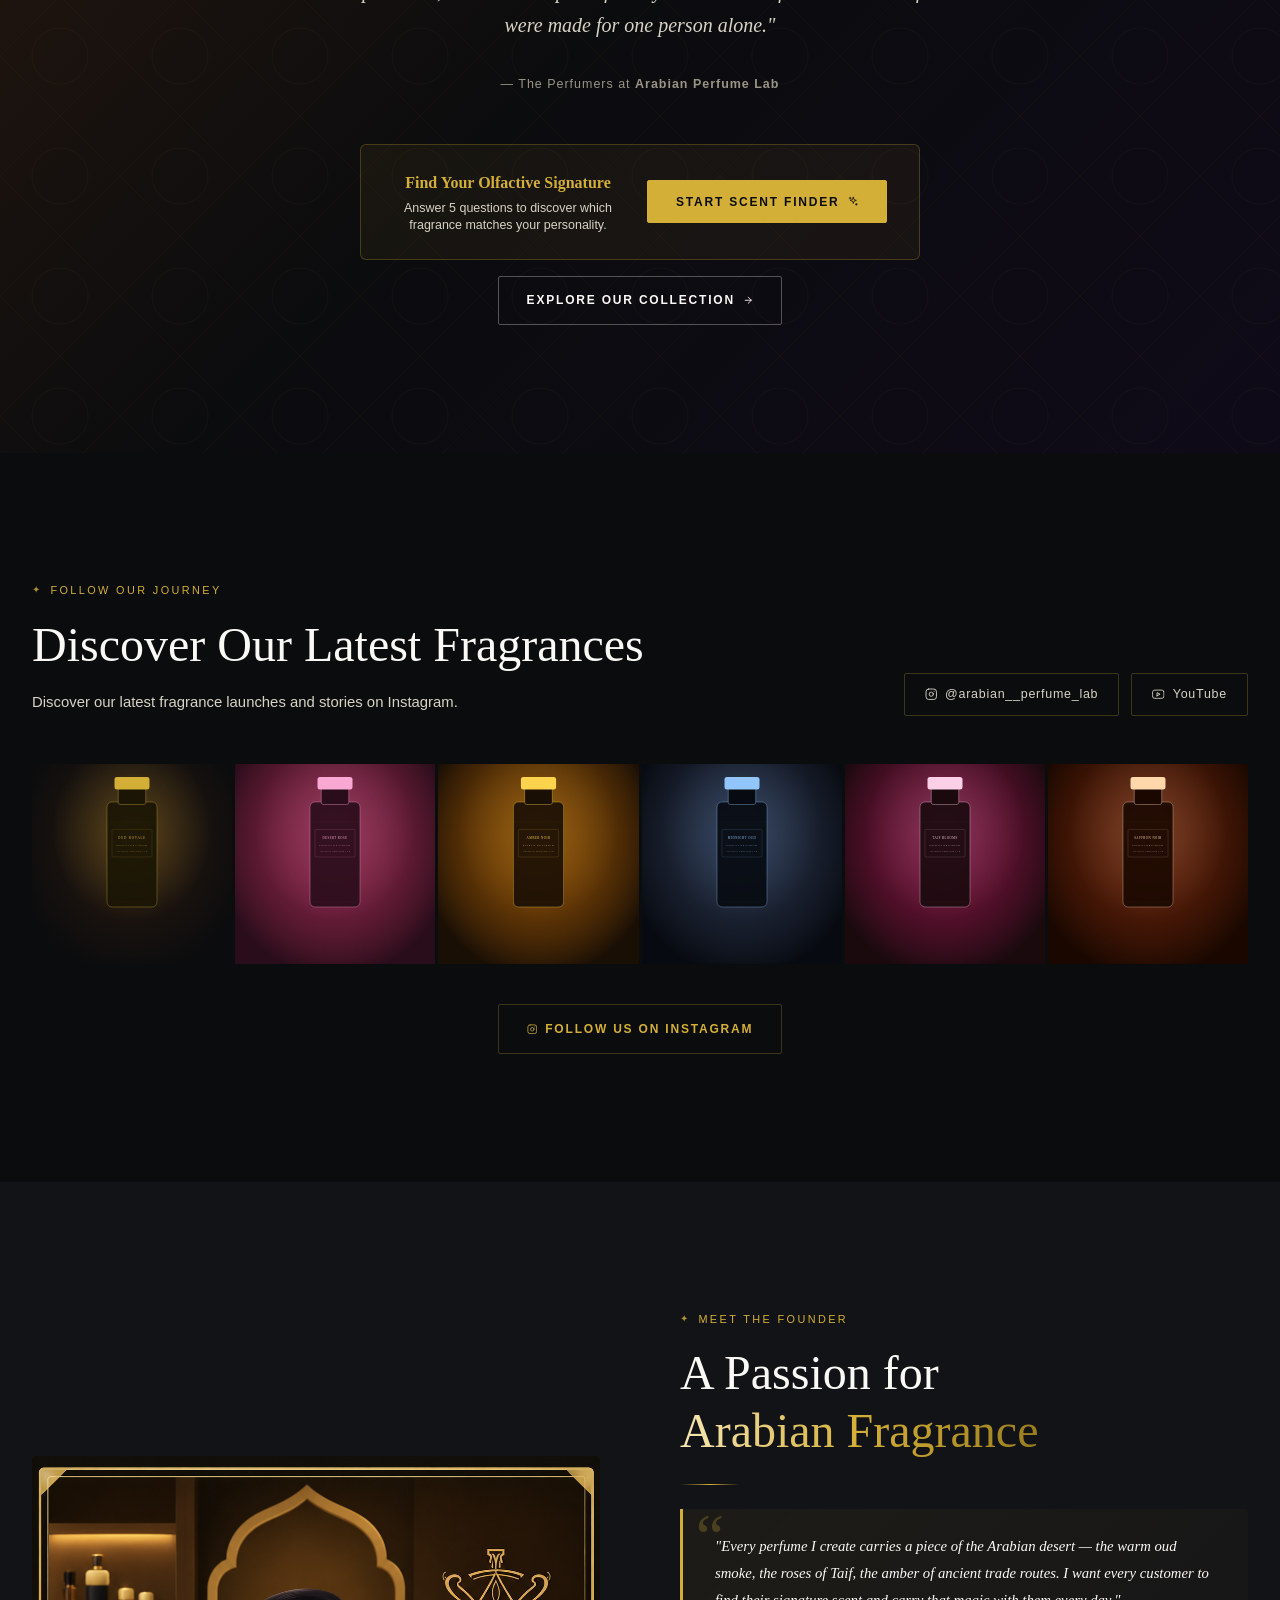
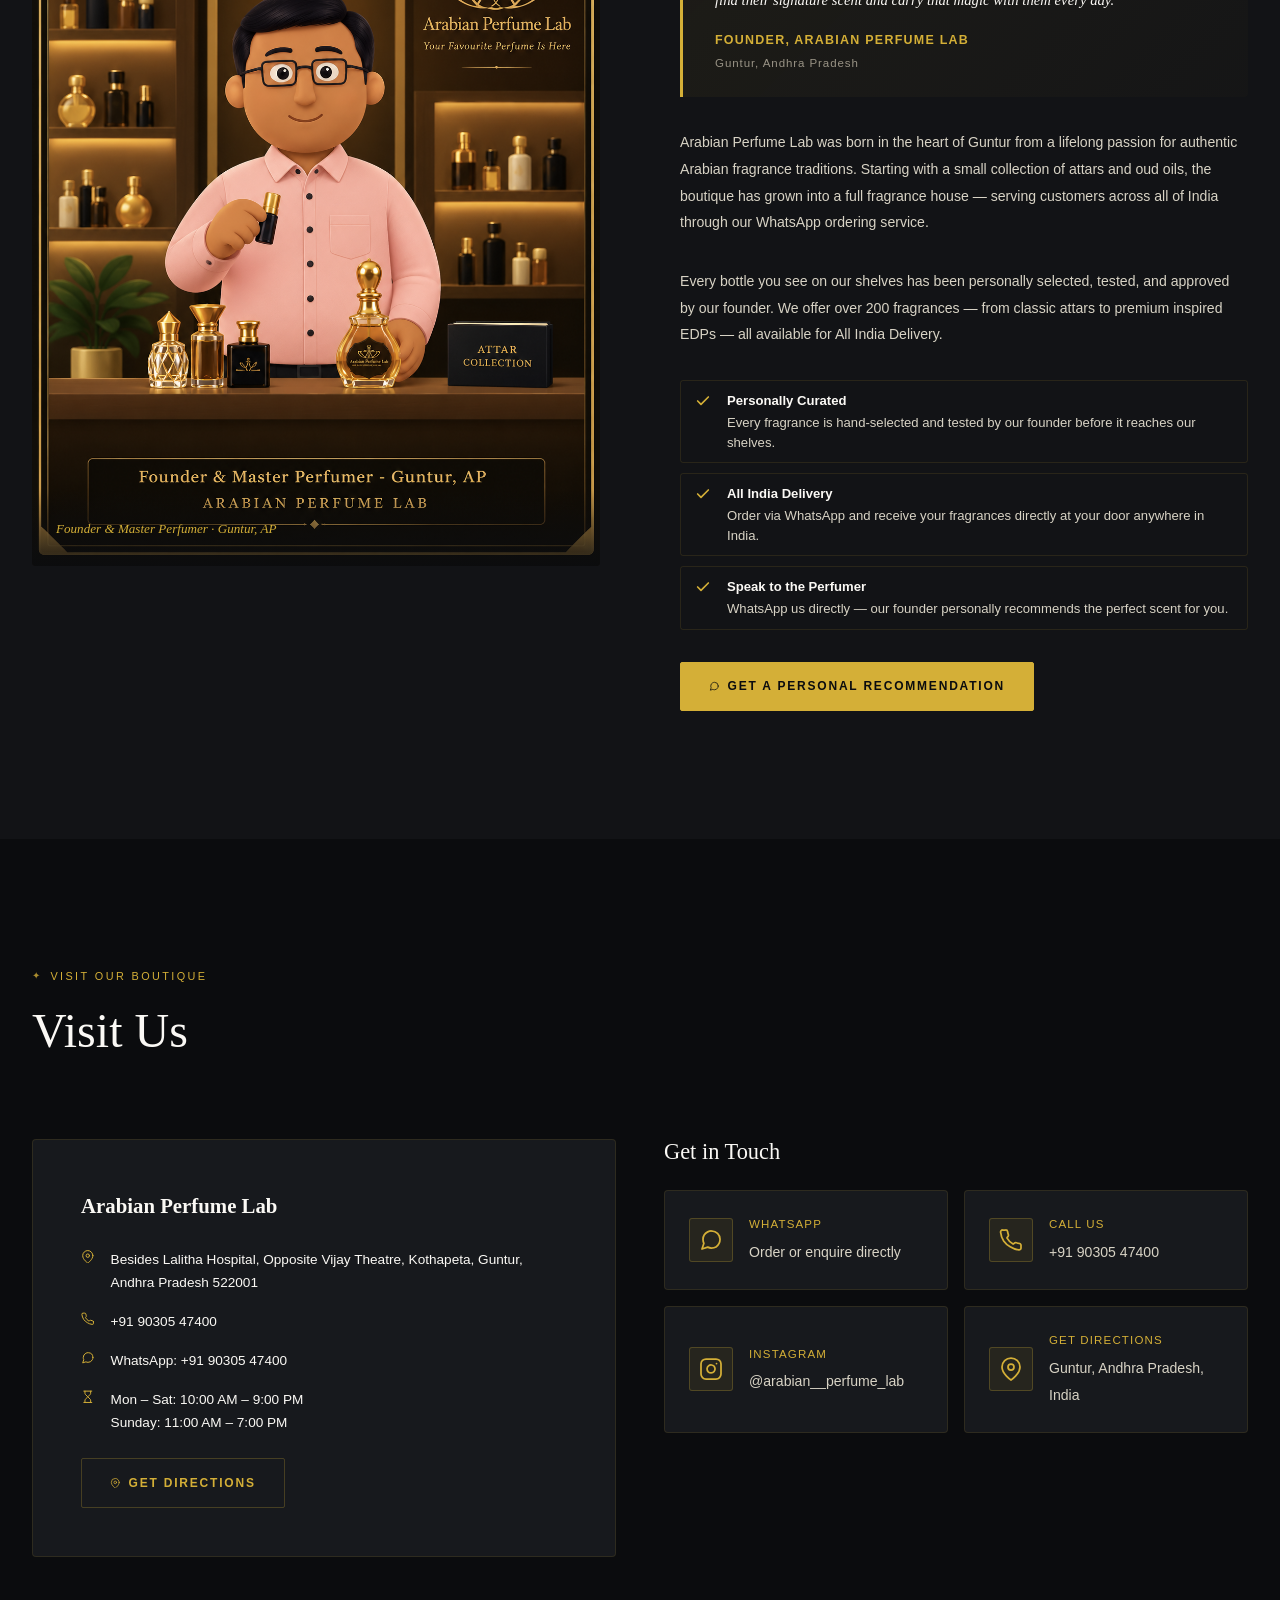
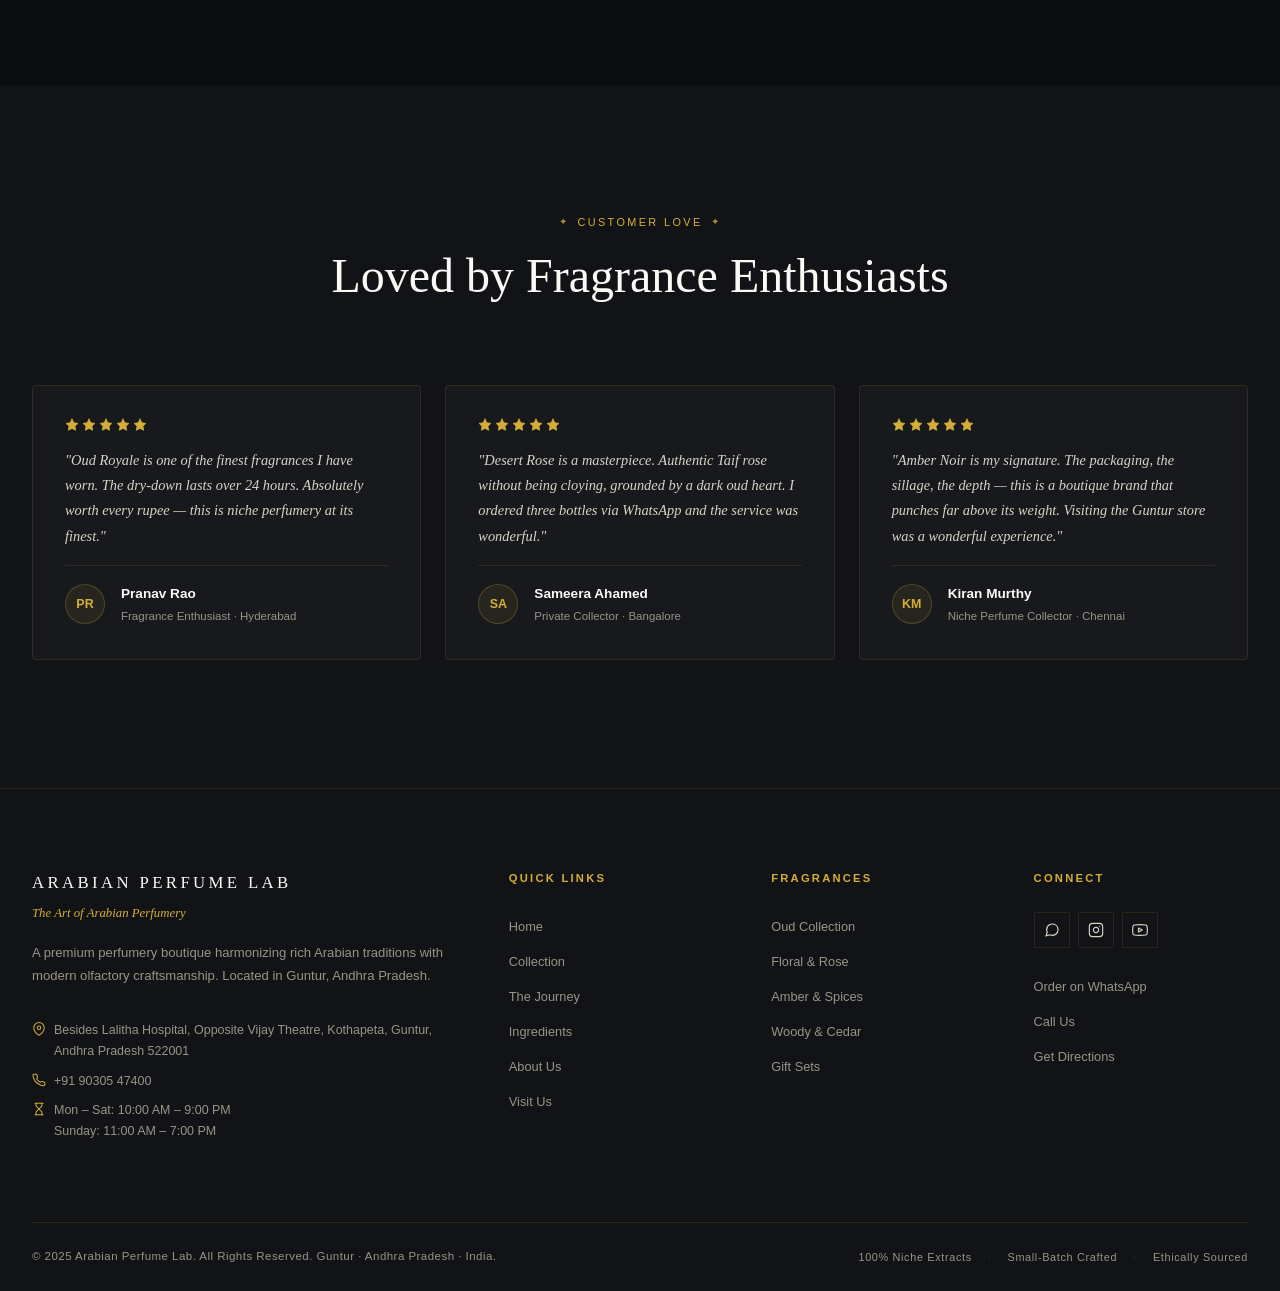
==== commit a5978fa8: "Enhance checkout flow: delivery charge rows, cart preview, mobile polish - Cart drawer: show dynamic" ====
--- a/index.html
+++ b/index.html
@@ -1635,12 +1635,22 @@
 
   <!-- Footer with total and actions -->
   <div class="cart-foot" id="cart-foot" style="display:none;">
-    <!-- Free delivery progress bar -->
+    <!-- Free delivery progress banner -->
     <p class="cart-delivery-banner" id="cart-delivery-banner" aria-live="polite"></p>
 
     <div class="cart-total-row">
       <span class="cart-total-label">Subtotal</span>
       <span class="cart-total-amount" id="cart-total-amount">₹0</span>
+    </div>
+
+    <div class="cart-total-row cart-delivery-row" id="cart-delivery-row" style="display:none;">
+      <span class="cart-total-label">Delivery</span>
+      <span class="cart-total-amount cart-delivery-amount" id="cart-delivery-amount">₹99</span>
+    </div>
+
+    <div class="cart-total-row cart-grand-total-row" id="cart-grand-total-row" style="display:none;">
+      <span class="cart-total-label cart-grand-total-label">Total</span>
+      <span class="cart-total-amount cart-grand-total-amount" id="cart-grand-total-amount">₹0</span>
     </div>
 
     <p class="cart-disclaimer">
@@ -1883,6 +1893,15 @@
 
       </form>
 
+      <!-- Cart subtotal + delivery preview before user reviews order -->
+      <div class="checkout-cart-preview" id="checkout-cart-preview">
+        <p class="checkout-cart-preview-banner" id="checkout-details-delivery-banner" aria-live="polite"></p>
+        <div class="checkout-cart-preview-row">
+          <span>Subtotal</span>
+          <span id="checkout-details-subtotal">₹0</span>
+        </div>
+      </div>
+
       <div class="checkout-actions">
         <button class="btn btn-gold btn-full" id="checkout-review-btn">
           Review Order
--- a/css/style.css
+++ b/css/style.css
@@ -4119,11 +4119,49 @@
     word-break: break-word;
 }
 
+/* Cart subtotal preview inside checkout details step */
+.checkout-cart-preview {
+    background: var(--c-surface);
+    border: 1px solid var(--c-border);
+    border-radius: 4px;
+    padding: var(--sp-sm) var(--sp-md);
+    margin-top: var(--sp-md);
+    display: flex;
+    flex-direction: column;
+    gap: 0.35rem;
+}
+
+.checkout-cart-preview-banner {
+    font-size: 0.74rem;
+    color: var(--c-ivory-muted);
+    text-align: center;
+    line-height: 1.4;
+    transition: color var(--t-fast);
+}
+
+.checkout-cart-preview-banner.is-free {
+    color: var(--c-gold);
+    font-weight: 600;
+}
+
+.checkout-cart-preview-row {
+    display: flex;
+    justify-content: space-between;
+    font-size: 0.84rem;
+    color: var(--c-ivory-muted);
+}
+
+.checkout-cart-preview-row span:last-child {
+    color: var(--c-gold);
+    font-family: var(--f-serif);
+}
+
 /* Responsive: on mobile the modal should scroll properly */
 @media (max-width: 600px) {
     .checkout-modal-dialog {
         padding: var(--sp-lg) var(--sp-md);
         max-height: 92svh;
+        overflow-y: auto;
     }
 }
 
@@ -4152,6 +4190,30 @@
     font-weight: 600;
 }
 
+/* Cart delivery + grand total rows */
+.cart-delivery-amount.cart-delivery-free {
+    color: var(--c-gold);
+    font-weight: 700;
+    letter-spacing: 0.04em;
+}
+
+.cart-grand-total-row {
+    border-top: 1px solid var(--c-border-sub);
+    margin-top: 0.3rem;
+    padding-top: 0.4rem;
+}
+
+.cart-grand-total-label {
+    font-weight: 700;
+    color: var(--c-ivory);
+}
+
+.cart-grand-total-amount {
+    font-size: 1.4rem !important;
+    color: var(--c-gold) !important;
+    font-weight: 700;
+}
+
 /* Checkout summary banner (below pricing rows) */
 .checkout-delivery-banner {
     font-size: 0.74rem;
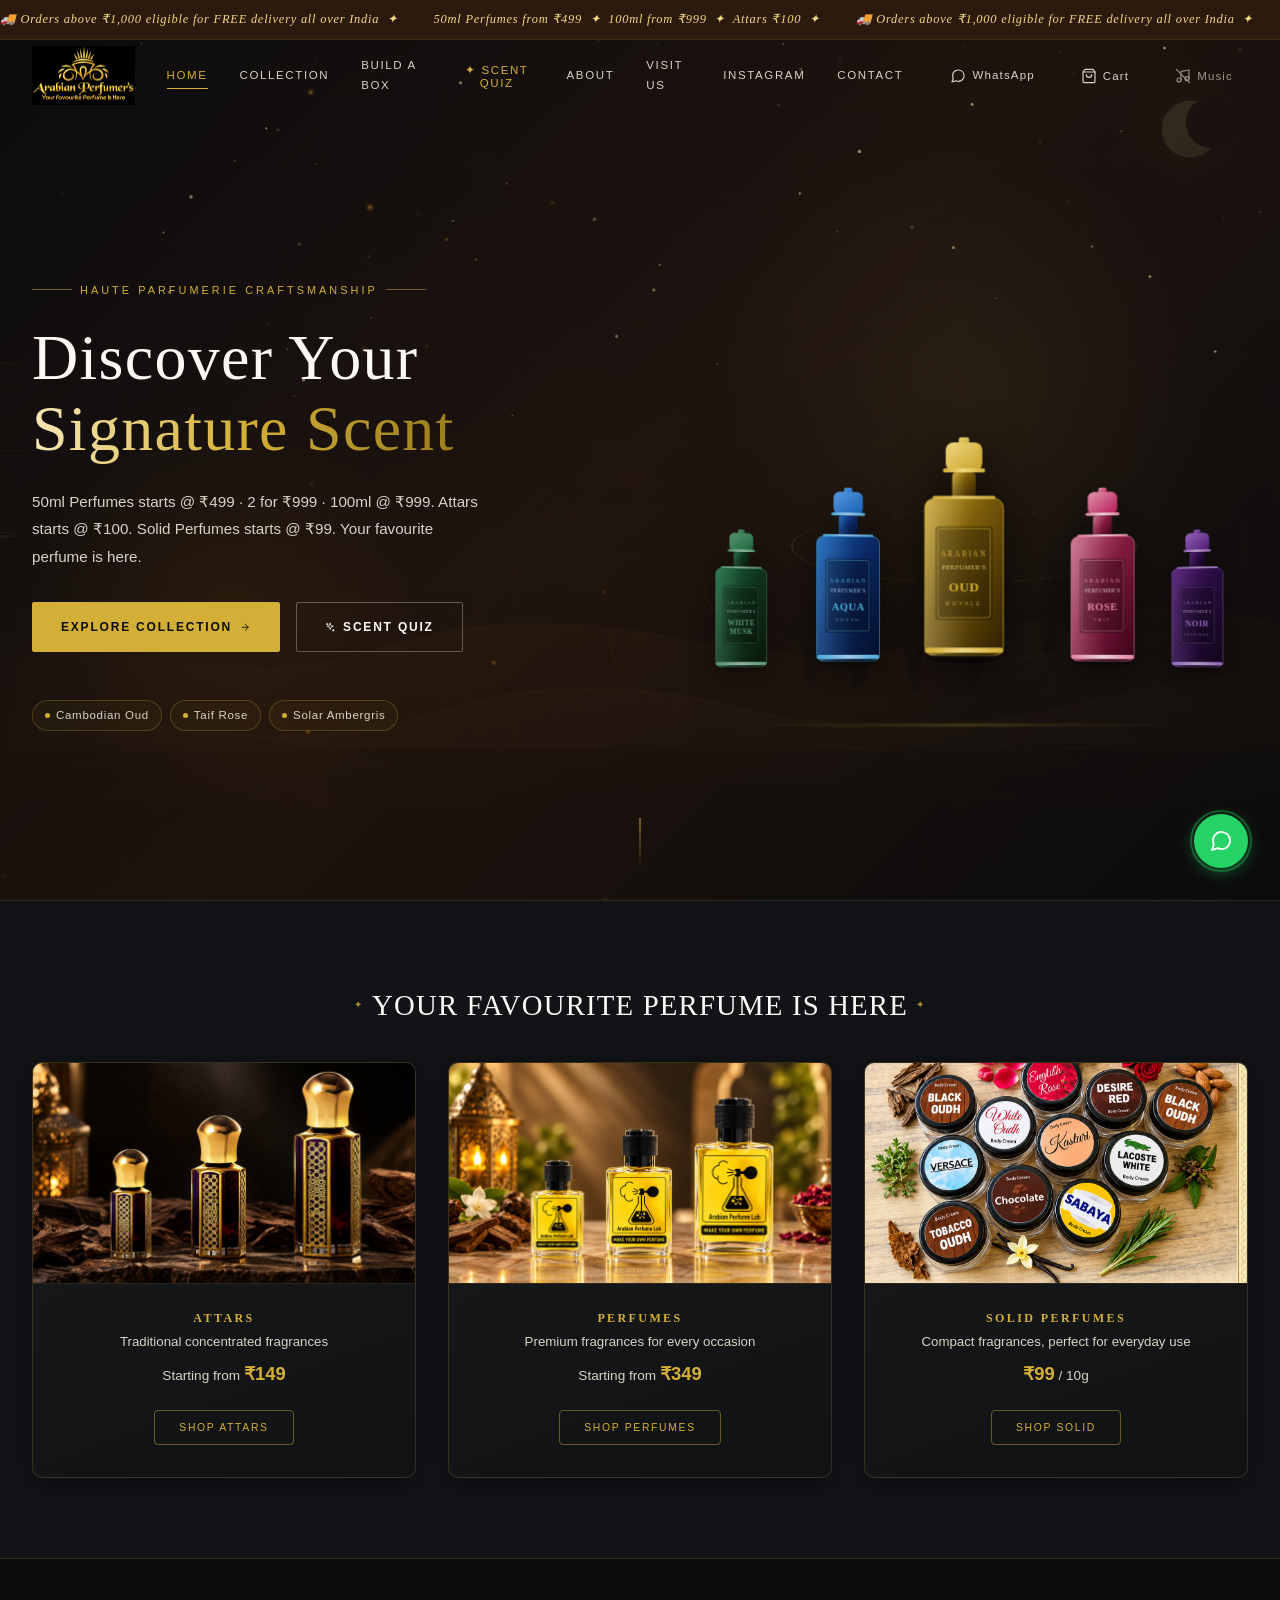
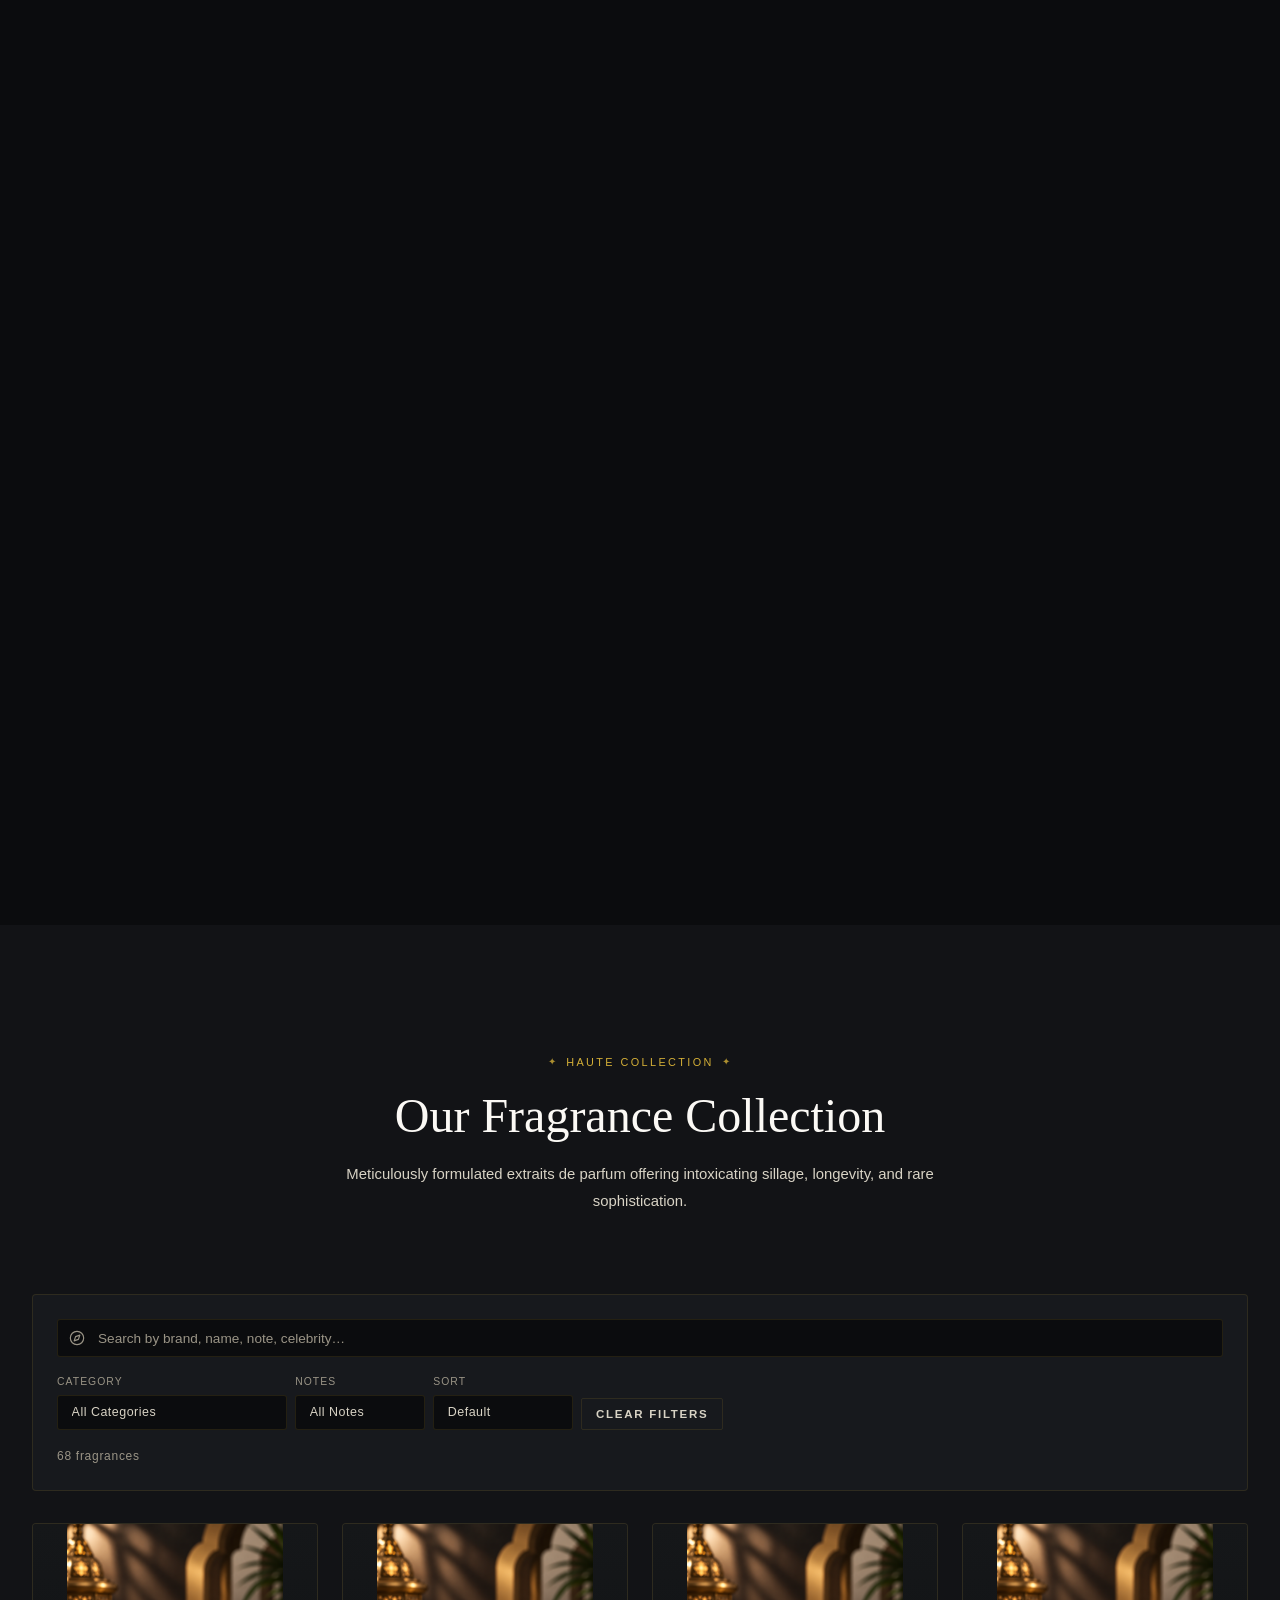
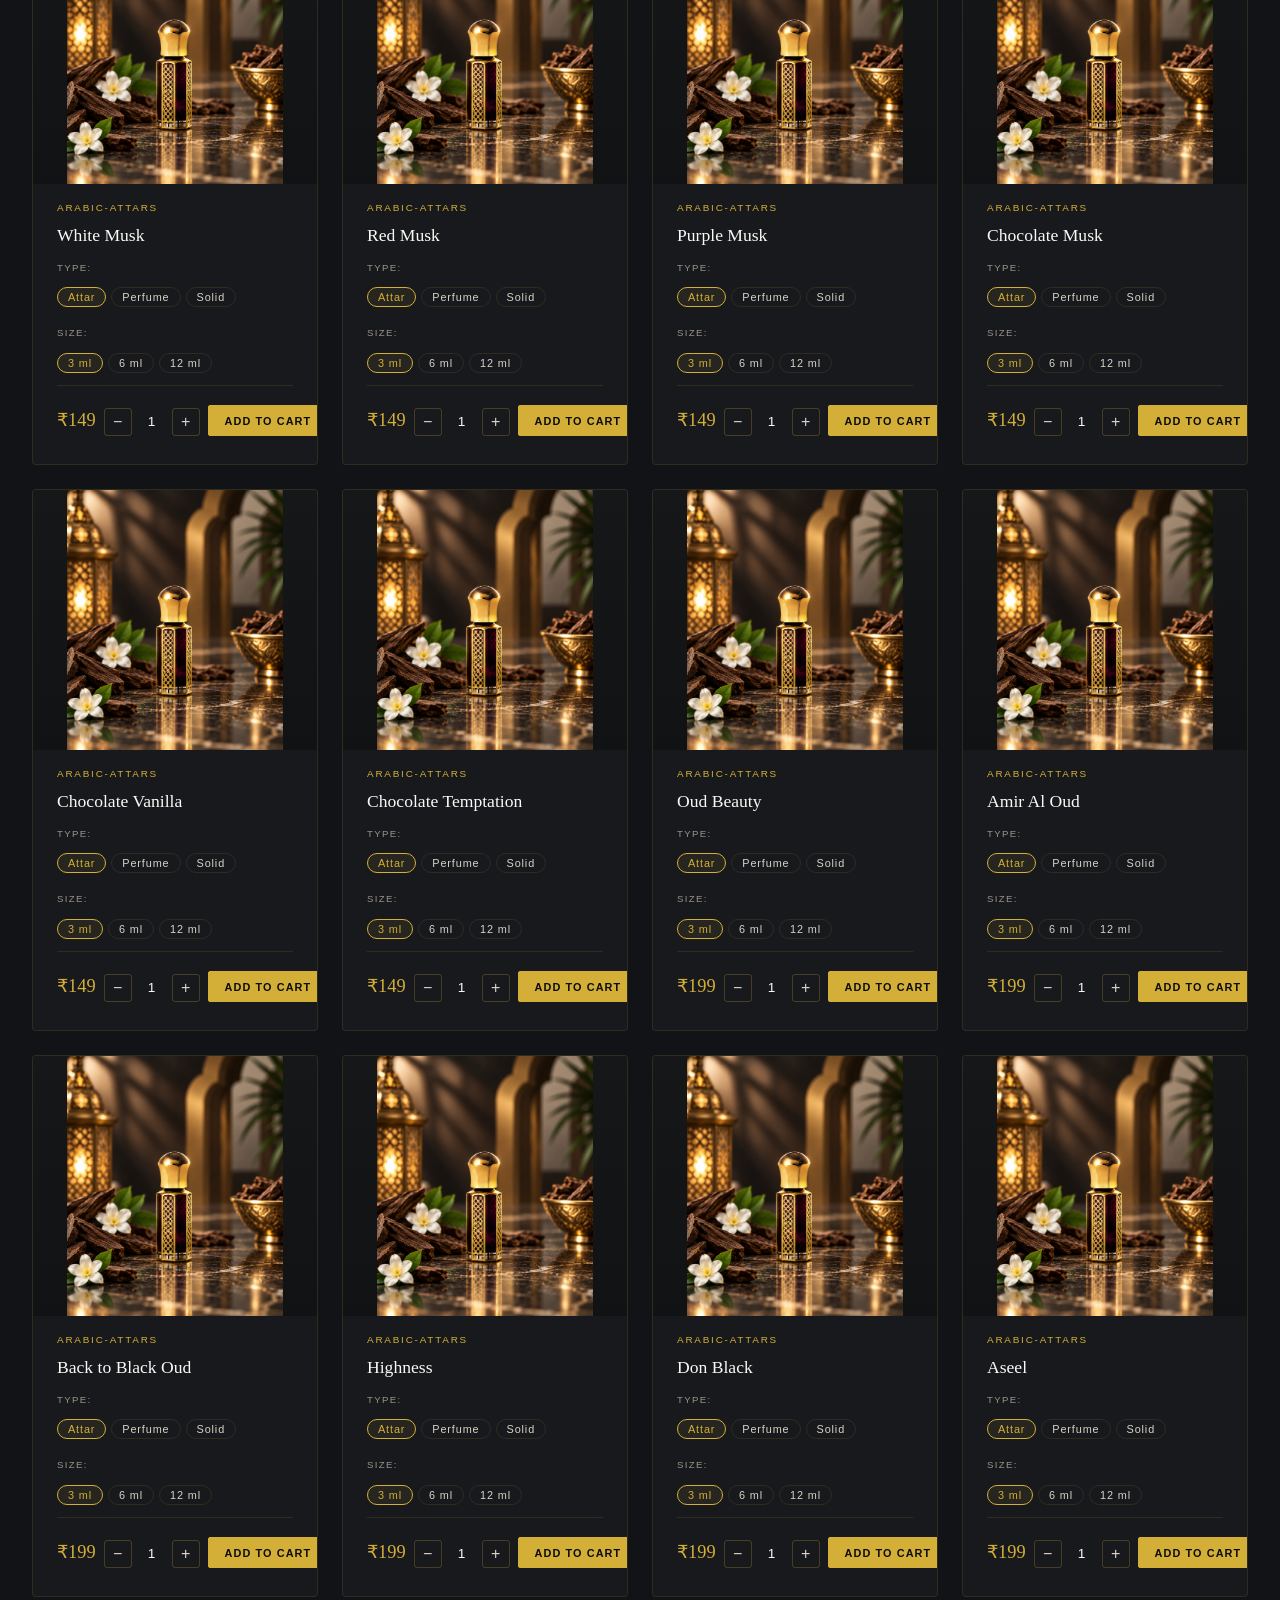
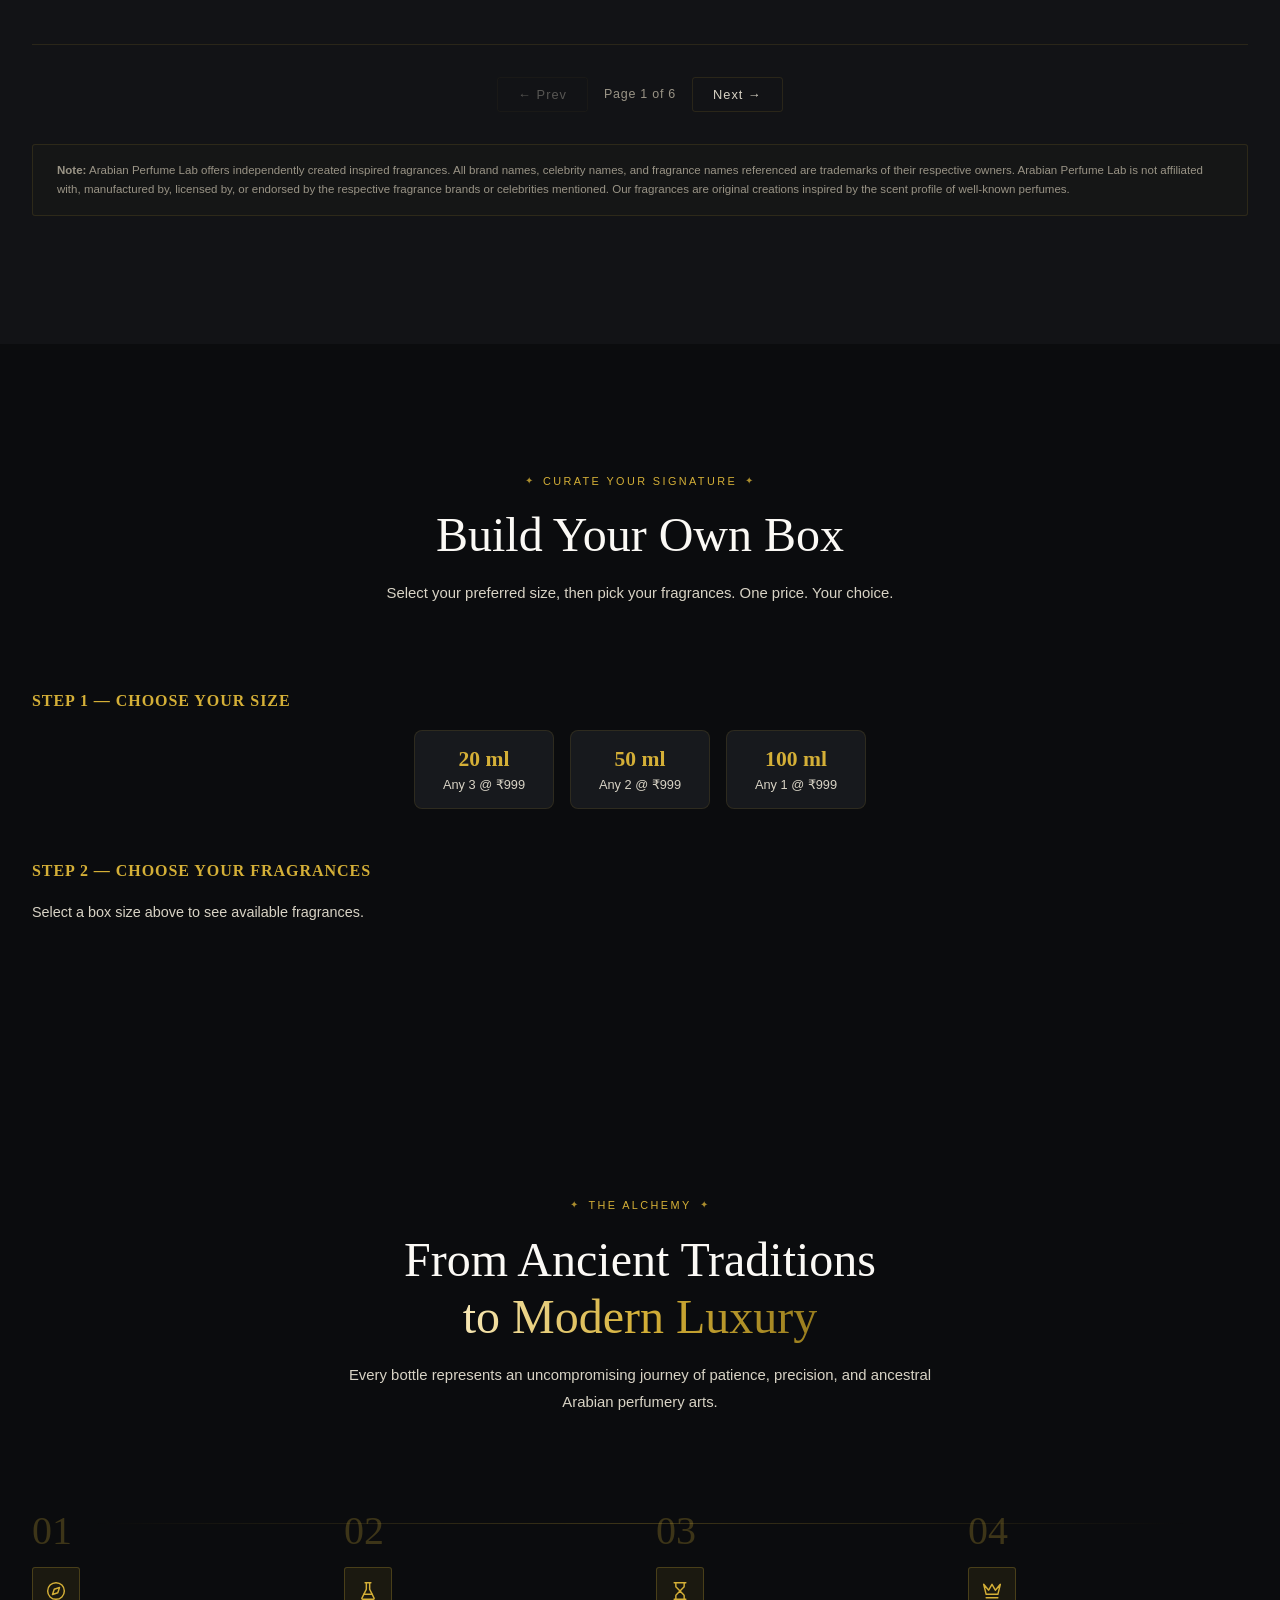
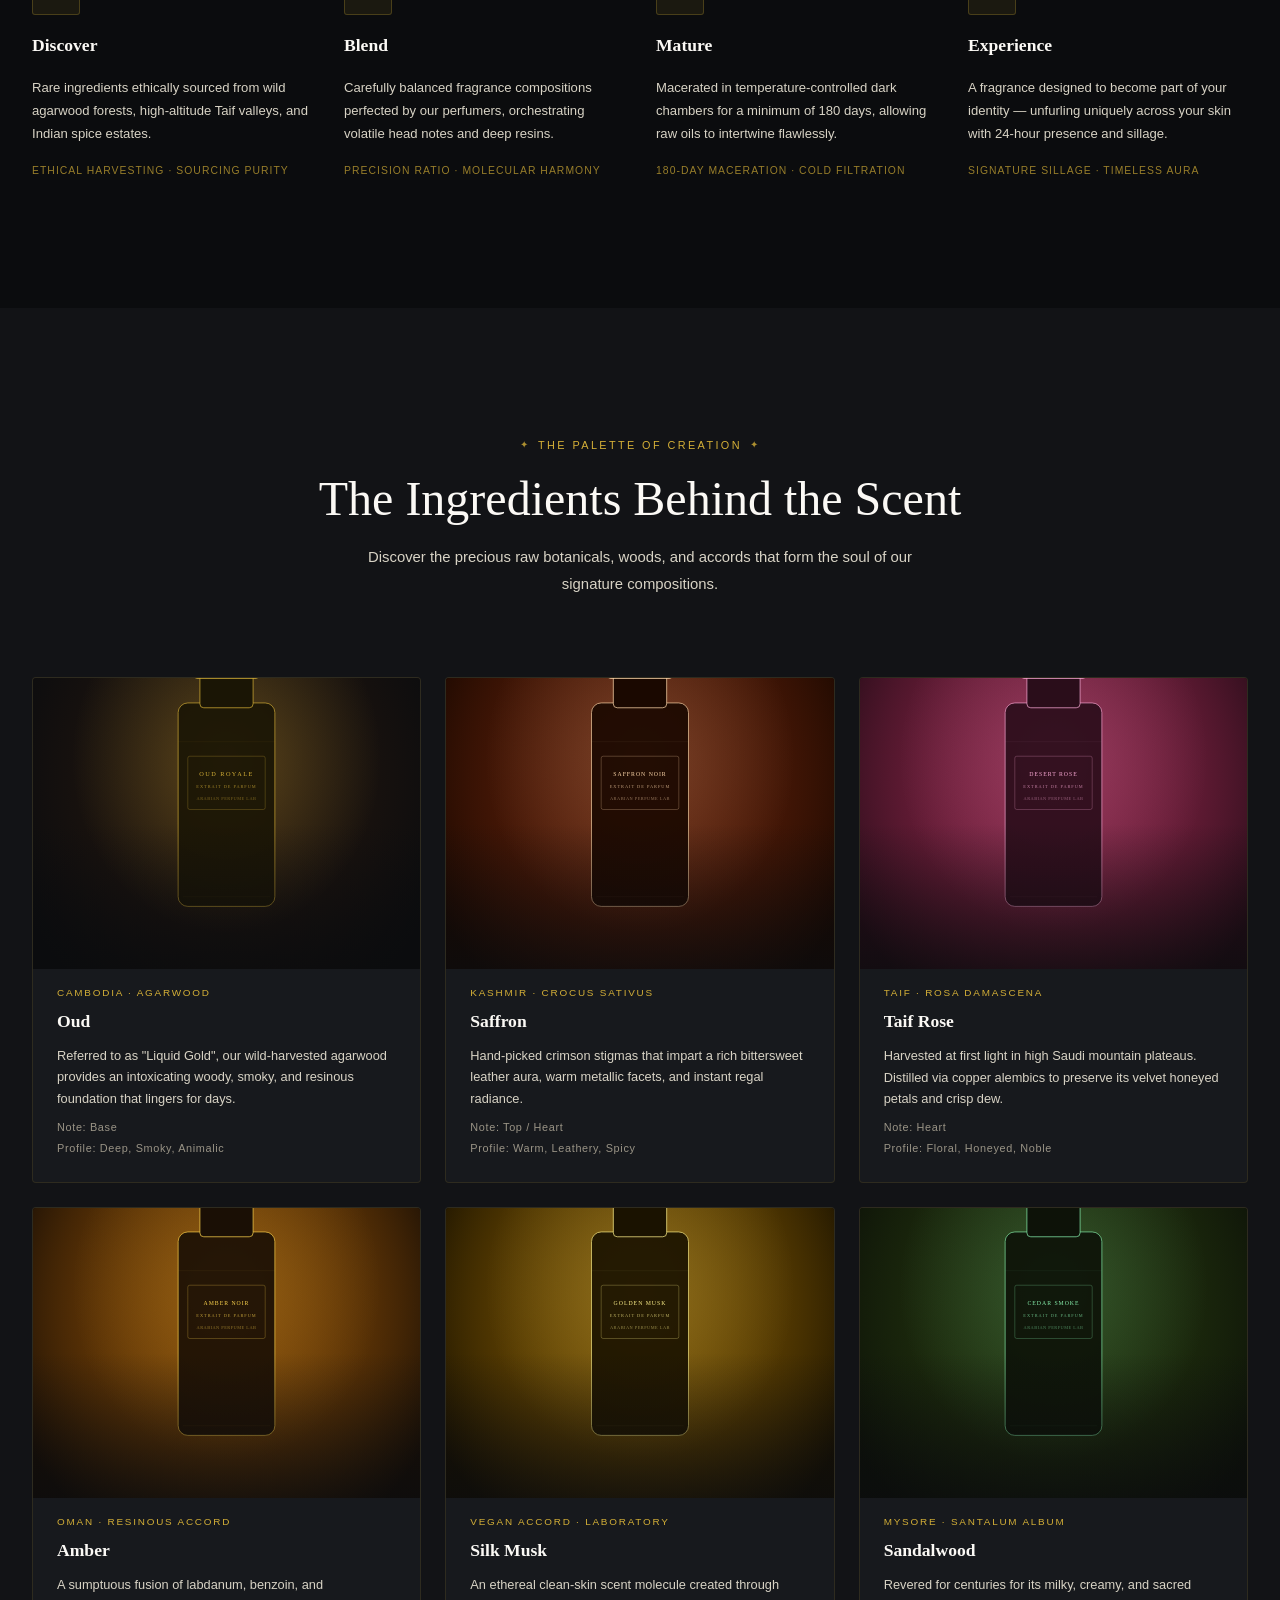
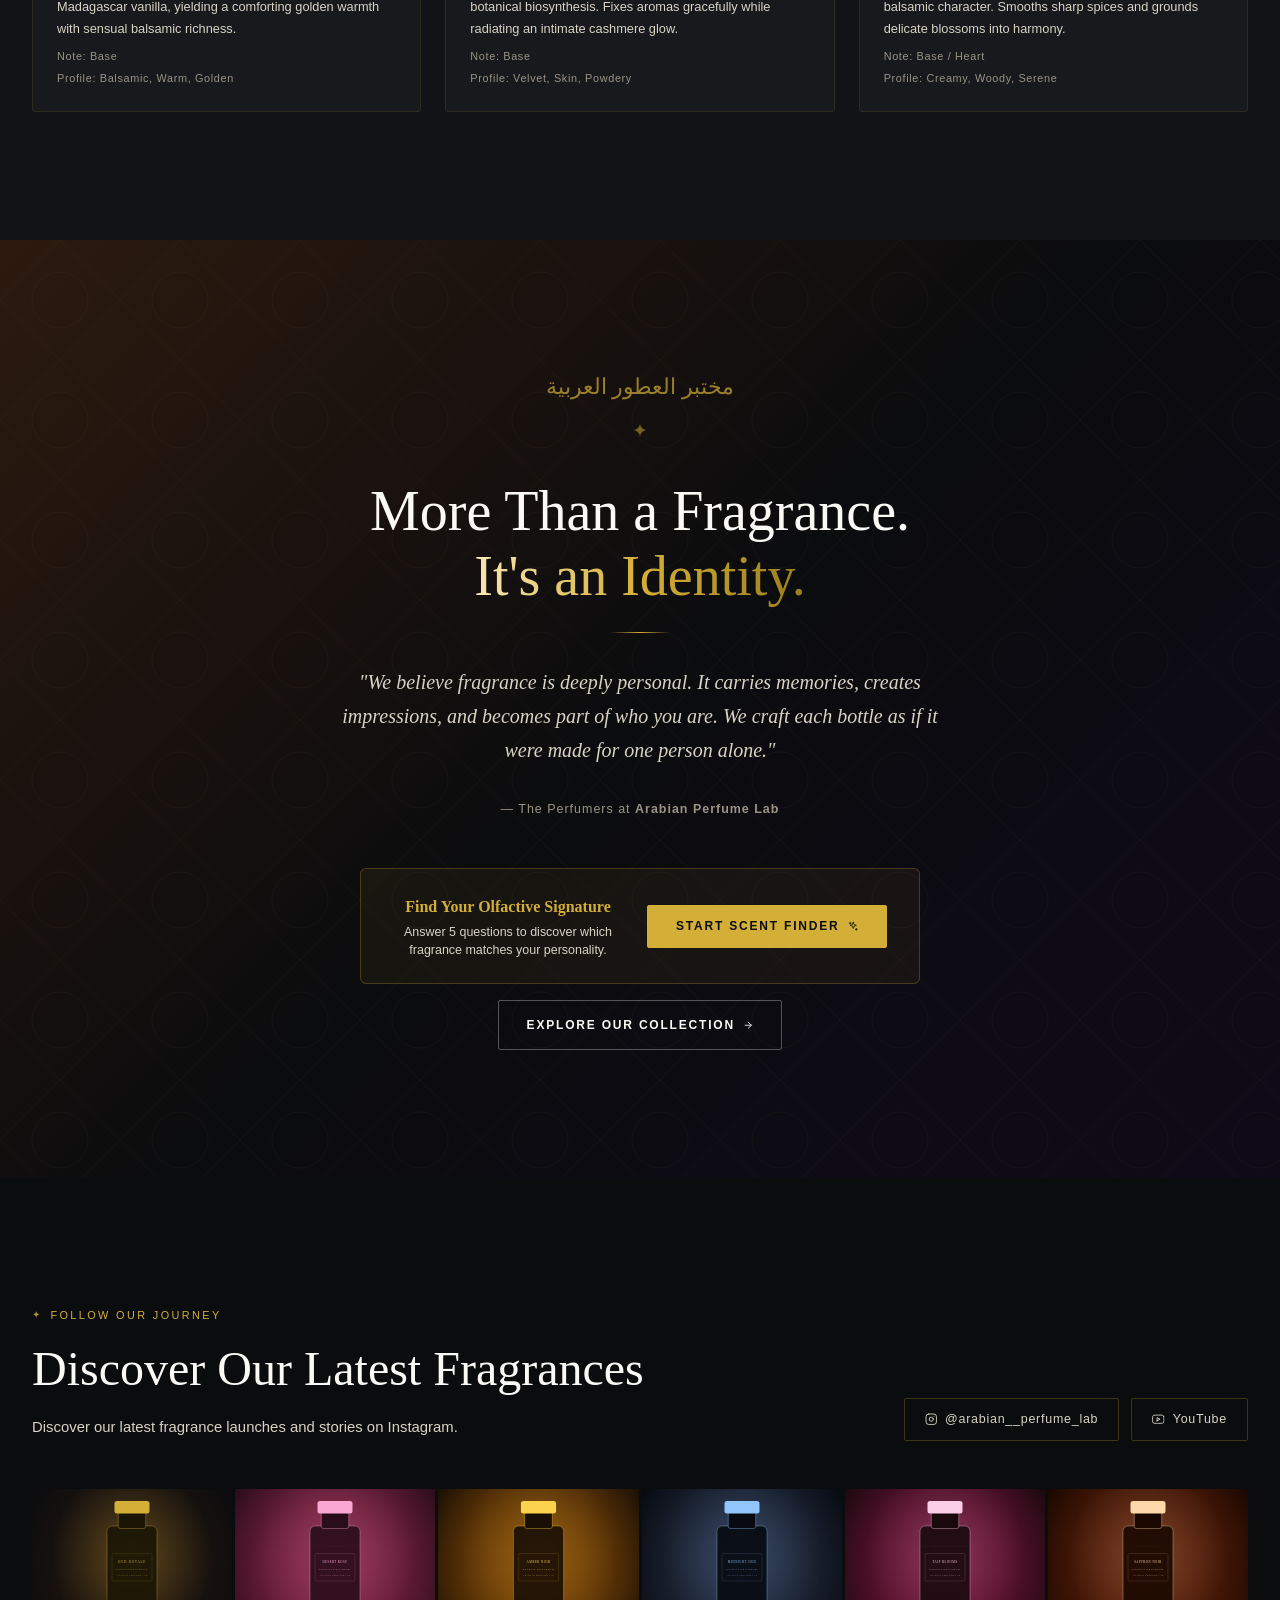
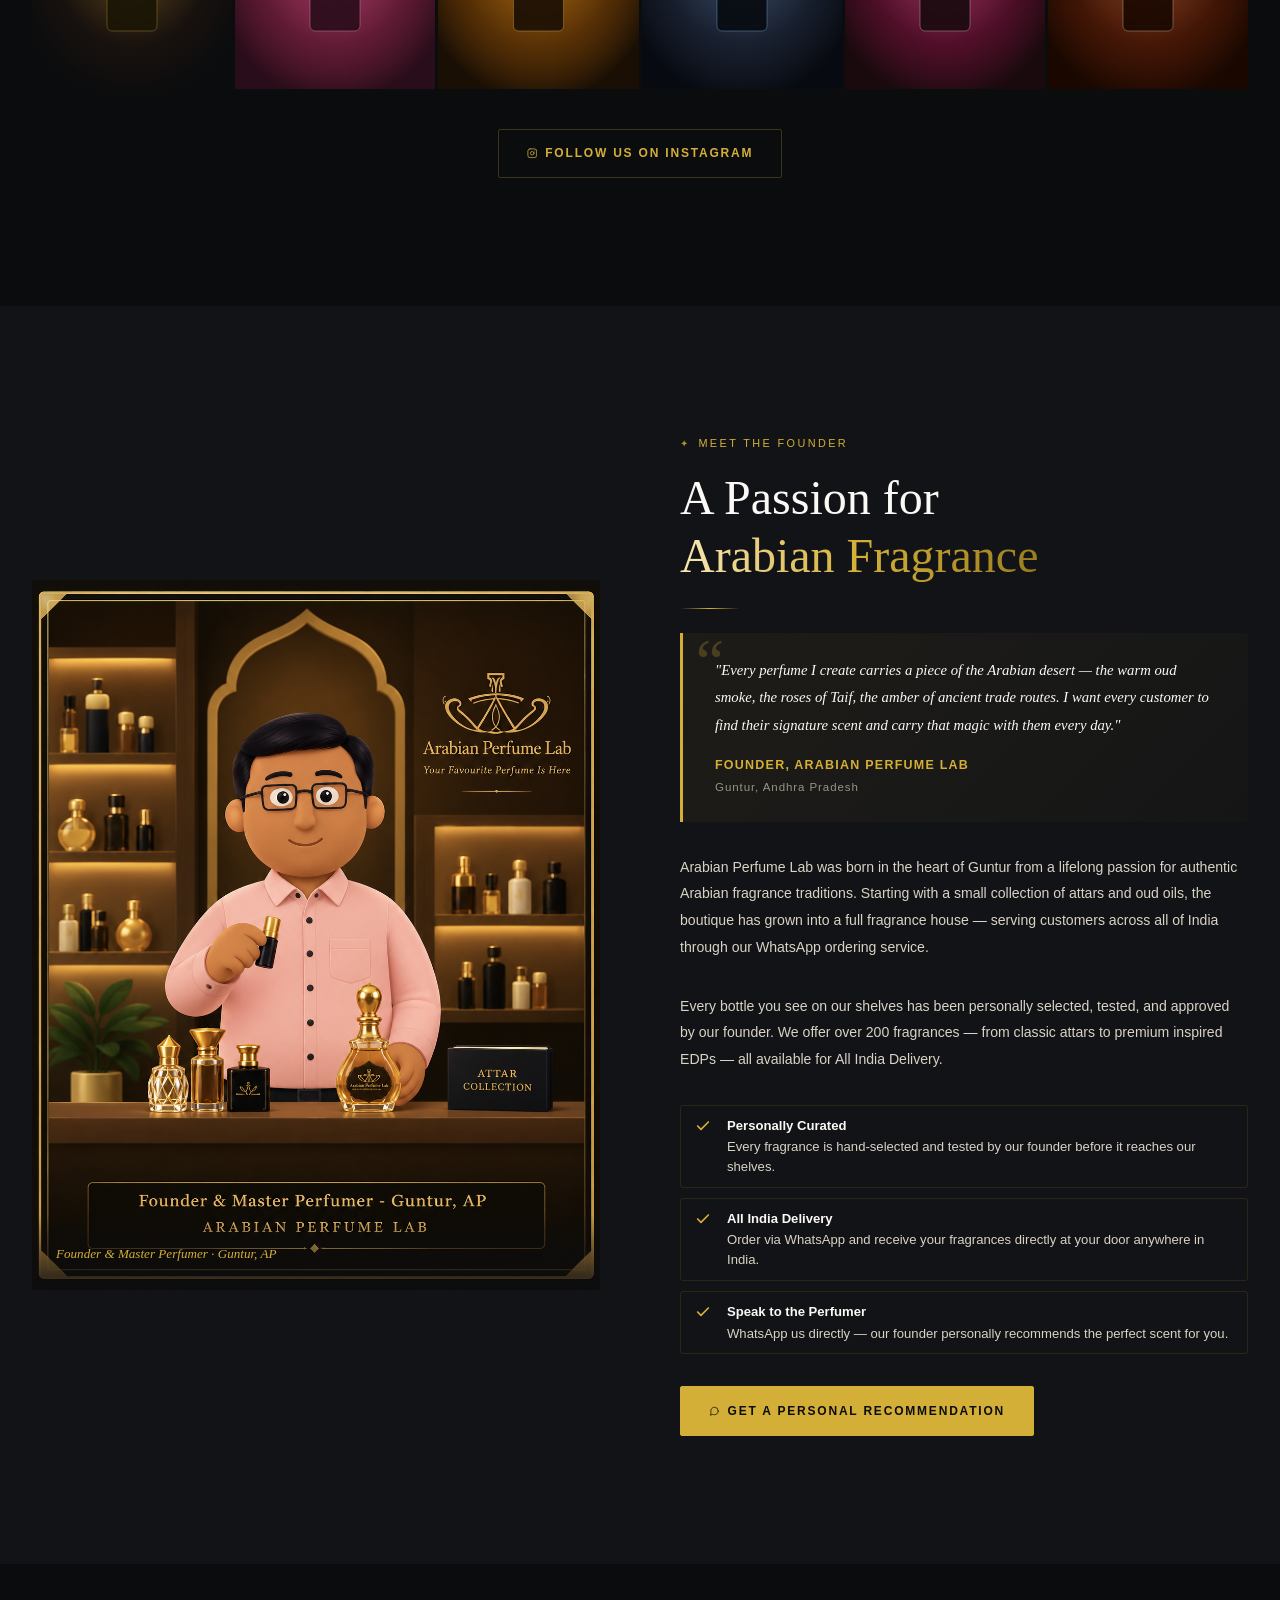
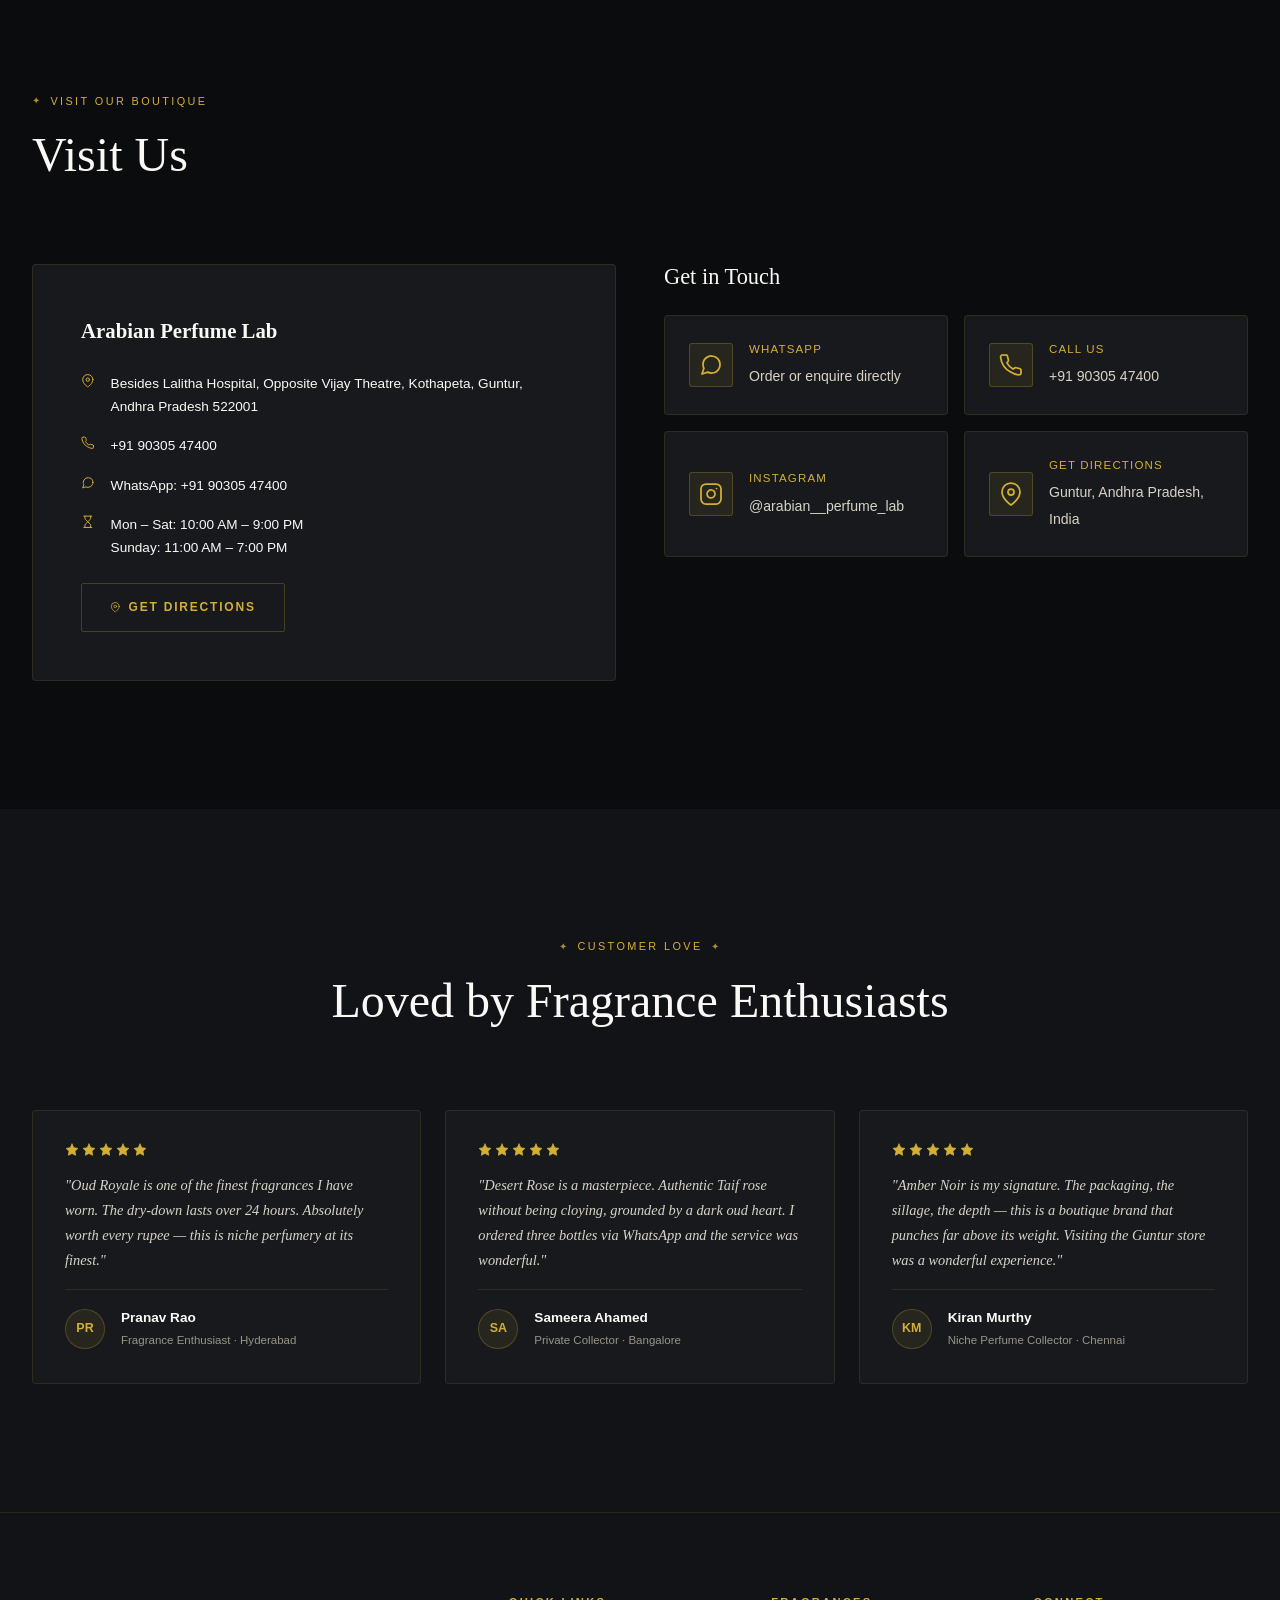
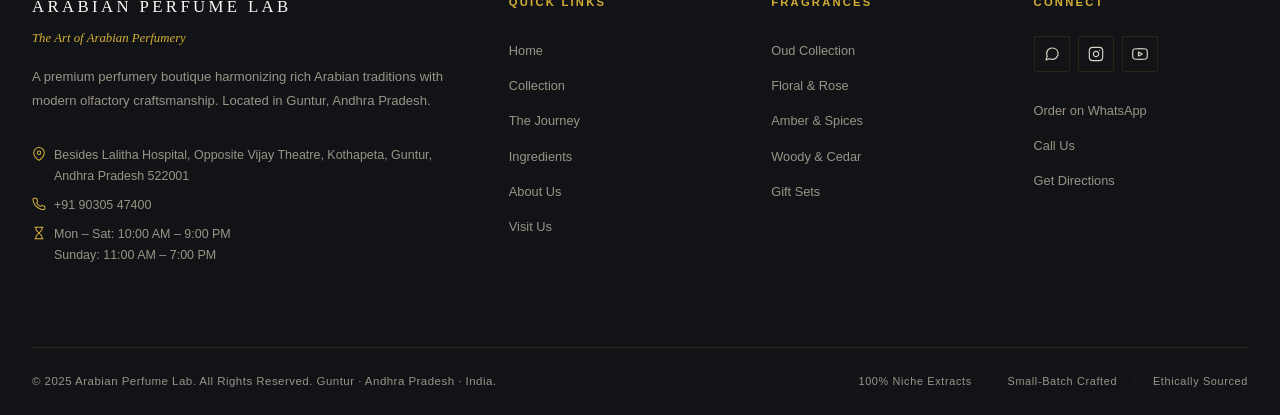
==== commit 4da49e2b: "feat: complete catalogue v7 — new categories, 16 products, Build Your Own Box - products.js v7: repl" ====
--- a/index.html
+++ b/index.html
@@ -144,6 +144,7 @@
     <nav class="nav-links" aria-label="Primary navigation">
       <a href="#home"        class="nav-link active" data-section="home">Home</a>
       <a href="#collection"  class="nav-link" data-section="collection">Collection</a>
+      <a href="#byob-section" class="nav-link" data-section="byob-section">Build a Box</a>
       <button class="nav-link nav-quiz-link" id="nav-quiz-btn" aria-label="Find your perfect scent with our quiz">✦ Scent Quiz</button>
       <a href="#about"       class="nav-link" data-section="about">About</a>
       <a href="#visit"       class="nav-link" data-section="visit">Visit Us</a>
@@ -213,6 +214,7 @@
     <ul>
       <li class="drawer-nav-item"><a href="#home"       class="drawer-nav-link">Home</a></li>
       <li class="drawer-nav-item"><a href="#collection" class="drawer-nav-link">Our Collection</a></li>
+      <li class="drawer-nav-item"><a href="#byob-section" class="drawer-nav-link">Build Your Own Box</a></li>
       <li class="drawer-nav-item">
         <button class="drawer-nav-link drawer-quiz-link" id="drawer-quiz-btn" style="background:none;border:none;cursor:pointer;font-family:inherit;width:100%;text-align:left;color:var(--c-gold);">✦ Scent Finder Quiz</button>
       </li>
@@ -756,11 +758,26 @@
             <label for="filter-collection" class="filter-label">Category</label>
             <select id="filter-collection" class="filter-select" aria-label="Filter by category">
               <option value="all">All Categories</option>
-              <option value="Attars">Attars</option>
-              <option value="Arabic">Arabic</option>
-              <option value="French &amp; Arabic Mix">French &amp; Arabic Mix</option>
-              <option value="Floral">Floral</option>
-              <option value="French">French</option>
+              <optgroup label="── Attars ──────────────">
+                <option value="attars">Attars (All)</option>
+                <option value="french-attars">French Attars</option>
+                <option value="arabic-attars">Arabic Attars</option>
+                <option value="floral-attars">Floral Attars</option>
+                <option value="fruity-attars">Fruity Attars</option>
+                <option value="aquatic-attars">Aquatic Attars</option>
+                <option value="french-arabic-mix-attars">French &amp; Arabic Mix Attars</option>
+              </optgroup>
+              <optgroup label="── Perfumes ────────────">
+                <option value="perfumes">Perfumes (All)</option>
+                <option value="french-perfumes">French Perfumes</option>
+                <option value="arabic-perfumes">Arabic Perfumes</option>
+                <option value="floral-perfumes">Floral Perfumes</option>
+                <option value="fruity-perfumes">Fruity Perfumes</option>
+                <option value="aquatic-perfumes">Aquatic Perfumes</option>
+              </optgroup>
+              <optgroup label="── Body Care ───────────">
+                <option value="body-creams-solid-perfumes">Body Creams / Solid Perfumes</option>
+              </optgroup>
             </select>
           </div>
 
@@ -823,6 +840,85 @@
           or endorsed by the respective fragrance brands or celebrities mentioned.
           Our fragrances are original creations inspired by the scent profile of well-known perfumes.
         </p>
+      </div>
+
+    </div>
+  </section>
+
+  <!-- ==========================================
+       BUILD YOUR OWN BOX
+       ========================================== -->
+  <section id="byob-section" class="section-spacing byob-section" aria-labelledby="byob-heading">
+    <div class="container">
+
+      <div class="section-header center reveal">
+        <div class="section-tag center">
+          <span class="gold-icon" aria-hidden="true">✦</span>
+          <span>Curate Your Signature</span>
+          <span class="gold-icon" aria-hidden="true">✦</span>
+        </div>
+        <h2 class="section-title" id="byob-heading">
+          Build Your Own Box
+        </h2>
+        <p class="section-subtitle">
+          Select your preferred size, then pick your fragrances. One price. Your choice.
+        </p>
+      </div>
+
+      <!-- Step 1: Choose box size -->
+      <div class="byob-step reveal">
+        <h3 class="byob-step-title">Step 1 — Choose your size</h3>
+        <div id="byob-deal-selector" class="byob-deal-selector" role="group" aria-label="Box size options">
+          <!-- Rendered by byob.js -->
+        </div>
+      </div>
+
+      <!-- Step 2: Choose fragrances -->
+      <div class="byob-step reveal">
+        <h3 class="byob-step-title">Step 2 — Choose your fragrances</h3>
+        <p id="byob-select-size-msg" class="byob-hint">
+          Select a box size above to see available fragrances.
+        </p>
+        <div id="byob-product-grid" class="byob-product-grid" role="group" aria-label="Available fragrances for box">
+          <!-- Rendered by byob.js -->
+        </div>
+      </div>
+
+      <!-- Step 3: Summary & order -->
+      <div id="byob-summary" class="byob-summary hidden reveal" aria-live="polite" aria-atomic="true">
+        <div class="byob-summary-inner">
+          <div class="byob-summary-header">
+            <span class="byob-summary-icon" aria-hidden="true">✦</span>
+            <h3 class="byob-summary-title">Your Box</h3>
+          </div>
+          <div class="byob-summary-body">
+            <p class="byob-summary-info">
+              Box Price: <strong id="byob-box-price" class="byob-price-display">—</strong>
+            </p>
+            <p class="byob-summary-info">
+              Selected: <strong><span id="byob-selected-count">0</span> / <span id="byob-max-count">—</span></strong>
+            </p>
+            <ol id="byob-selected-list" class="byob-selected-list" aria-label="Selected fragrances">
+              <!-- Rendered by byob.js -->
+            </ol>
+          </div>
+          <div class="byob-summary-actions">
+            <button id="byob-order-btn"
+                    class="btn btn-whatsapp byob-order-btn"
+                    type="button"
+                    disabled
+                    aria-disabled="true"
+                    aria-label="Order your box on WhatsApp">
+              Order on WhatsApp
+            </button>
+            <button id="byob-reset-btn"
+                    class="btn btn-ghost byob-reset-btn"
+                    type="button"
+                    aria-label="Reset box selection">
+              Reset
+            </button>
+          </div>
+        </div>
       </div>
 
     </div>
@@ -2035,6 +2131,7 @@
 <script src="js/cart.js"></script>
 <script src="js/whatsapp.js"></script>
 <script src="js/checkout.js"></script>
+<script src="js/byob.js"></script>
 <script src="js/app.js"></script>
 
 </body>
--- a/css/style.css
+++ b/css/style.css
@@ -4243,3 +4243,104 @@
 .checkout-price-row.delivery-free-row {
     color: var(--c-ivory);
 }
+
+/* ==========================================================================
+   BUILD YOUR OWN BOX (BYOB) — styles
+   ========================================================================== */
+
+.byob-section { background: var(--c-black); }
+
+.byob-step { margin: var(--sp-2xl) 0 0; }
+
+.byob-step-title {
+    font-family: var(--f-heading);
+    font-size: 1rem;
+    font-weight: 600;
+    color: var(--c-gold);
+    letter-spacing: 0.06em;
+    text-transform: uppercase;
+    margin-bottom: var(--sp-md);
+}
+
+.byob-hint { color: var(--c-ivory-muted); font-size: 0.9rem; margin: var(--sp-sm) 0; }
+
+/* Deal selector */
+.byob-deal-selector { display: flex; flex-wrap: wrap; gap: var(--sp-md); justify-content: center; }
+
+.byob-deal-btn {
+    display: flex; flex-direction: column; align-items: center; gap: 0.3rem;
+    min-width: 140px; padding: var(--sp-md) var(--sp-lg);
+    background: var(--c-card); border: 1px solid var(--c-border); border-radius: 8px;
+    color: var(--c-ivory); cursor: pointer;
+    transition: border-color 0.2s, background 0.2s, transform 0.15s;
+    font-family: var(--f-body);
+}
+.byob-deal-btn:hover, .byob-deal-btn:focus-visible {
+    border-color: var(--c-gold); background: var(--c-card-hover); outline: none; transform: translateY(-2px);
+}
+.byob-deal-btn.active {
+    border-color: var(--c-gold); background: var(--c-gold-bg); box-shadow: 0 0 0 1px var(--c-gold);
+}
+.byob-deal-size { font-family: var(--f-heading); font-size: 1.35rem; font-weight: 700; color: var(--c-gold); }
+.byob-deal-offer { font-size: 0.8rem; color: var(--c-ivory-muted); text-align: center; }
+
+/* Product grid */
+.byob-product-grid {
+    display: grid; grid-template-columns: repeat(auto-fill, minmax(130px, 1fr));
+    gap: var(--sp-md); margin-top: var(--sp-md);
+}
+.byob-product-card {
+    position: relative; display: flex; flex-direction: column; align-items: center;
+    gap: 0.4rem; padding: var(--sp-md) var(--sp-sm);
+    background: var(--c-card); border: 1px solid var(--c-border); border-radius: 8px;
+    cursor: pointer; transition: border-color 0.2s, background 0.2s, opacity 0.2s;
+    text-align: center; user-select: none;
+}
+.byob-product-card:hover:not(.maxed), .byob-product-card:focus-visible:not(.maxed) {
+    border-color: var(--c-gold-dim); background: var(--c-card-hover); outline: none;
+}
+.byob-product-card.selected { border-color: var(--c-gold); background: var(--c-gold-bg); }
+.byob-product-card.maxed    { opacity: 0.4; cursor: not-allowed; }
+
+.byob-product-img  { width: 60px; height: 90px; object-fit: contain; display: block; }
+.byob-product-name { font-size: 0.8rem; font-weight: 600; color: var(--c-ivory); line-height: 1.3; }
+.byob-product-cat  { font-size: 0.68rem; color: var(--c-ivory-dim); line-height: 1.2; }
+.byob-product-tick {
+    position: absolute; top: 6px; right: 8px;
+    font-size: 0.8rem; color: var(--c-gold); font-weight: 700; min-width: 1em; min-height: 1em;
+}
+
+/* Summary */
+.byob-summary { margin-top: var(--sp-2xl); }
+.byob-summary.hidden { display: none; }
+
+.byob-summary-inner {
+    max-width: 480px; margin: 0 auto;
+    background: var(--c-card); border: 1px solid var(--c-border-sub); border-radius: 12px;
+    padding: var(--sp-xl); text-align: center;
+}
+.byob-summary-header { display: flex; align-items: center; justify-content: center; gap: var(--sp-sm); margin-bottom: var(--sp-md); }
+.byob-summary-icon  { color: var(--c-gold); font-size: 1rem; }
+.byob-summary-title { font-family: var(--f-heading); font-size: 1.2rem; color: var(--c-gold); margin: 0; }
+.byob-summary-info  { color: var(--c-ivory-muted); font-size: 0.9rem; margin: 0.4rem 0; }
+.byob-price-display { color: var(--c-gold); font-size: 1.1rem; }
+
+.byob-selected-list { list-style: none; padding: 0; margin: var(--sp-md) 0; text-align: left; }
+.byob-selected-list li { color: var(--c-ivory); font-size: 0.9rem; padding: 0.2rem 0; border-bottom: 1px solid var(--c-border); }
+.byob-selected-list li:last-child { border-bottom: none; }
+
+.byob-summary-actions { display: flex; flex-direction: column; gap: var(--sp-sm); margin-top: var(--sp-lg); }
+.byob-order-btn:disabled { opacity: 0.45; cursor: not-allowed; }
+
+.btn-whatsapp {
+    background: #25d366; color: #fff; border: none; border-radius: 6px;
+    padding: 0.75rem 1.5rem; font-size: 0.95rem; font-weight: 600;
+    cursor: pointer; transition: background 0.2s;
+}
+.btn-whatsapp:hover:not(:disabled) { background: #1ebe5a; }
+
+@media (max-width: 480px) {
+    .byob-deal-selector { flex-direction: column; align-items: center; }
+    .byob-deal-btn { width: 100%; max-width: 280px; }
+    .byob-product-grid { grid-template-columns: repeat(auto-fill, minmax(110px, 1fr)); }
+}
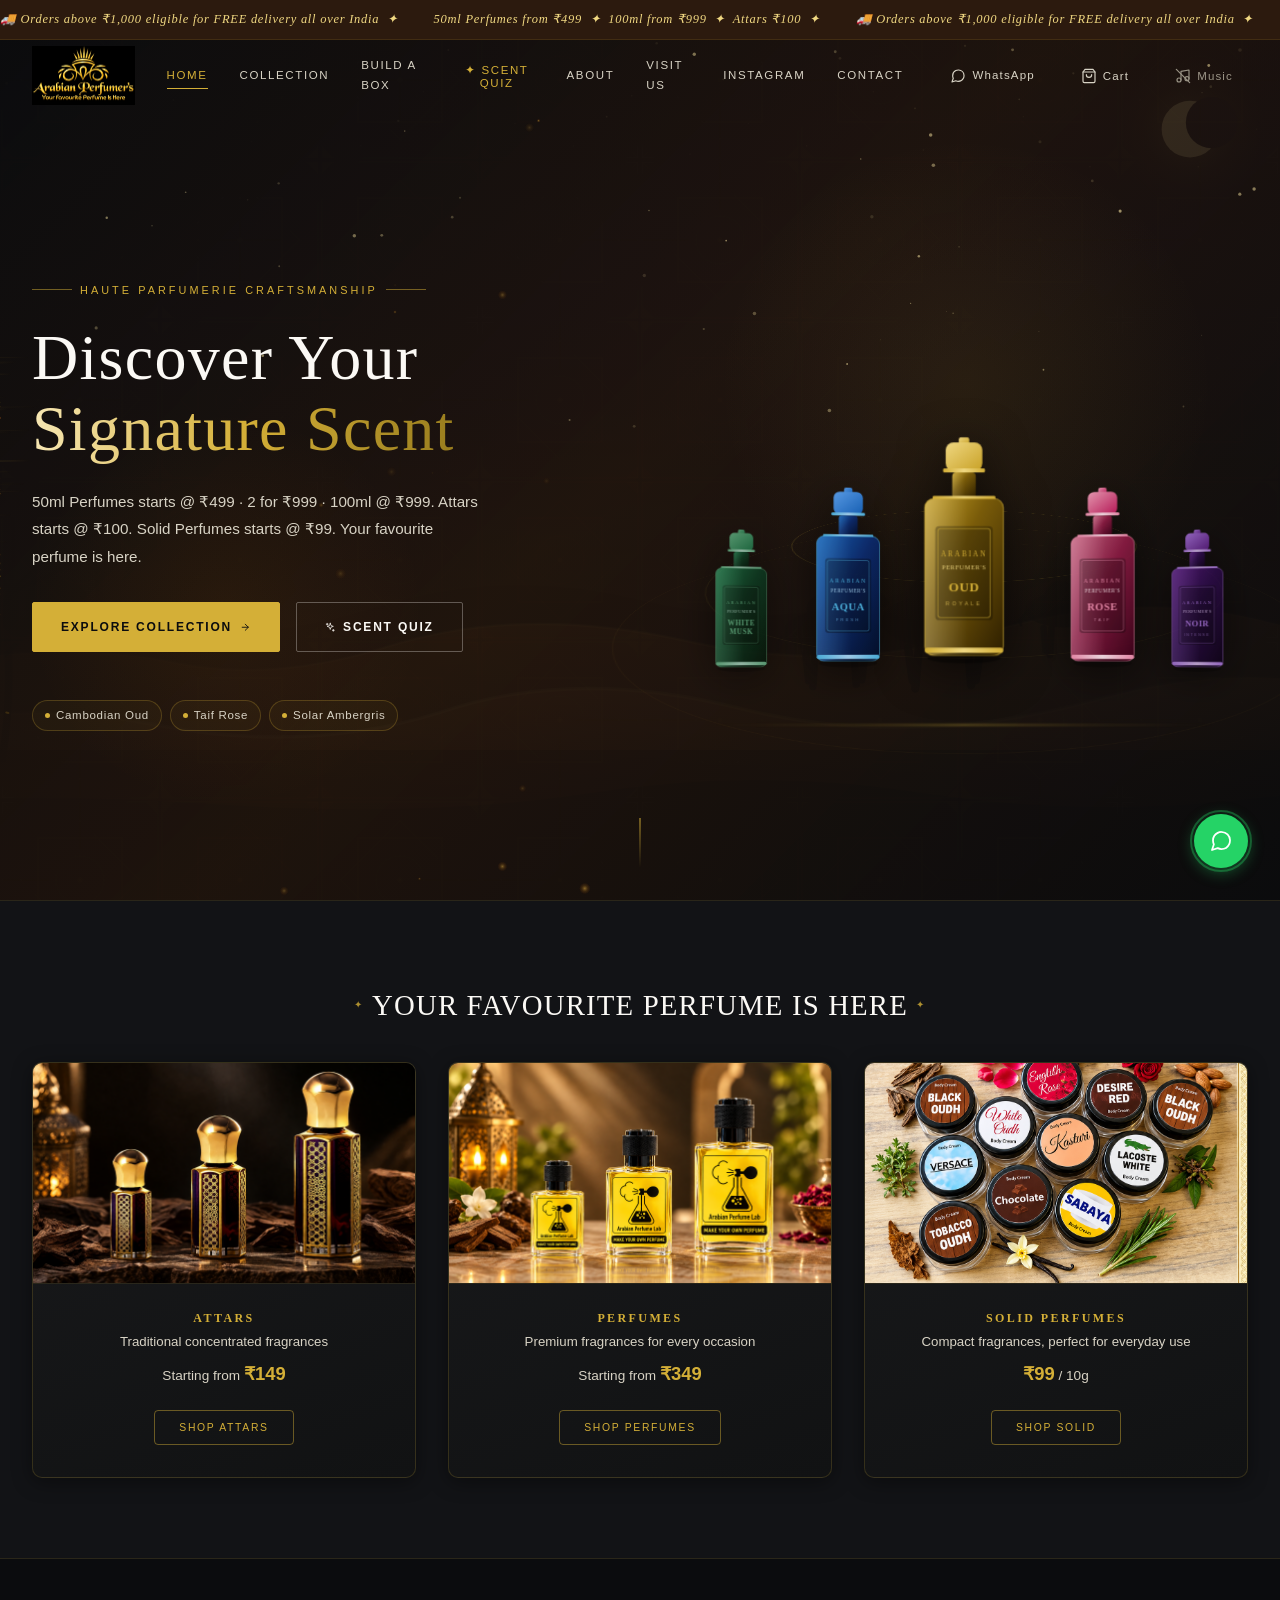
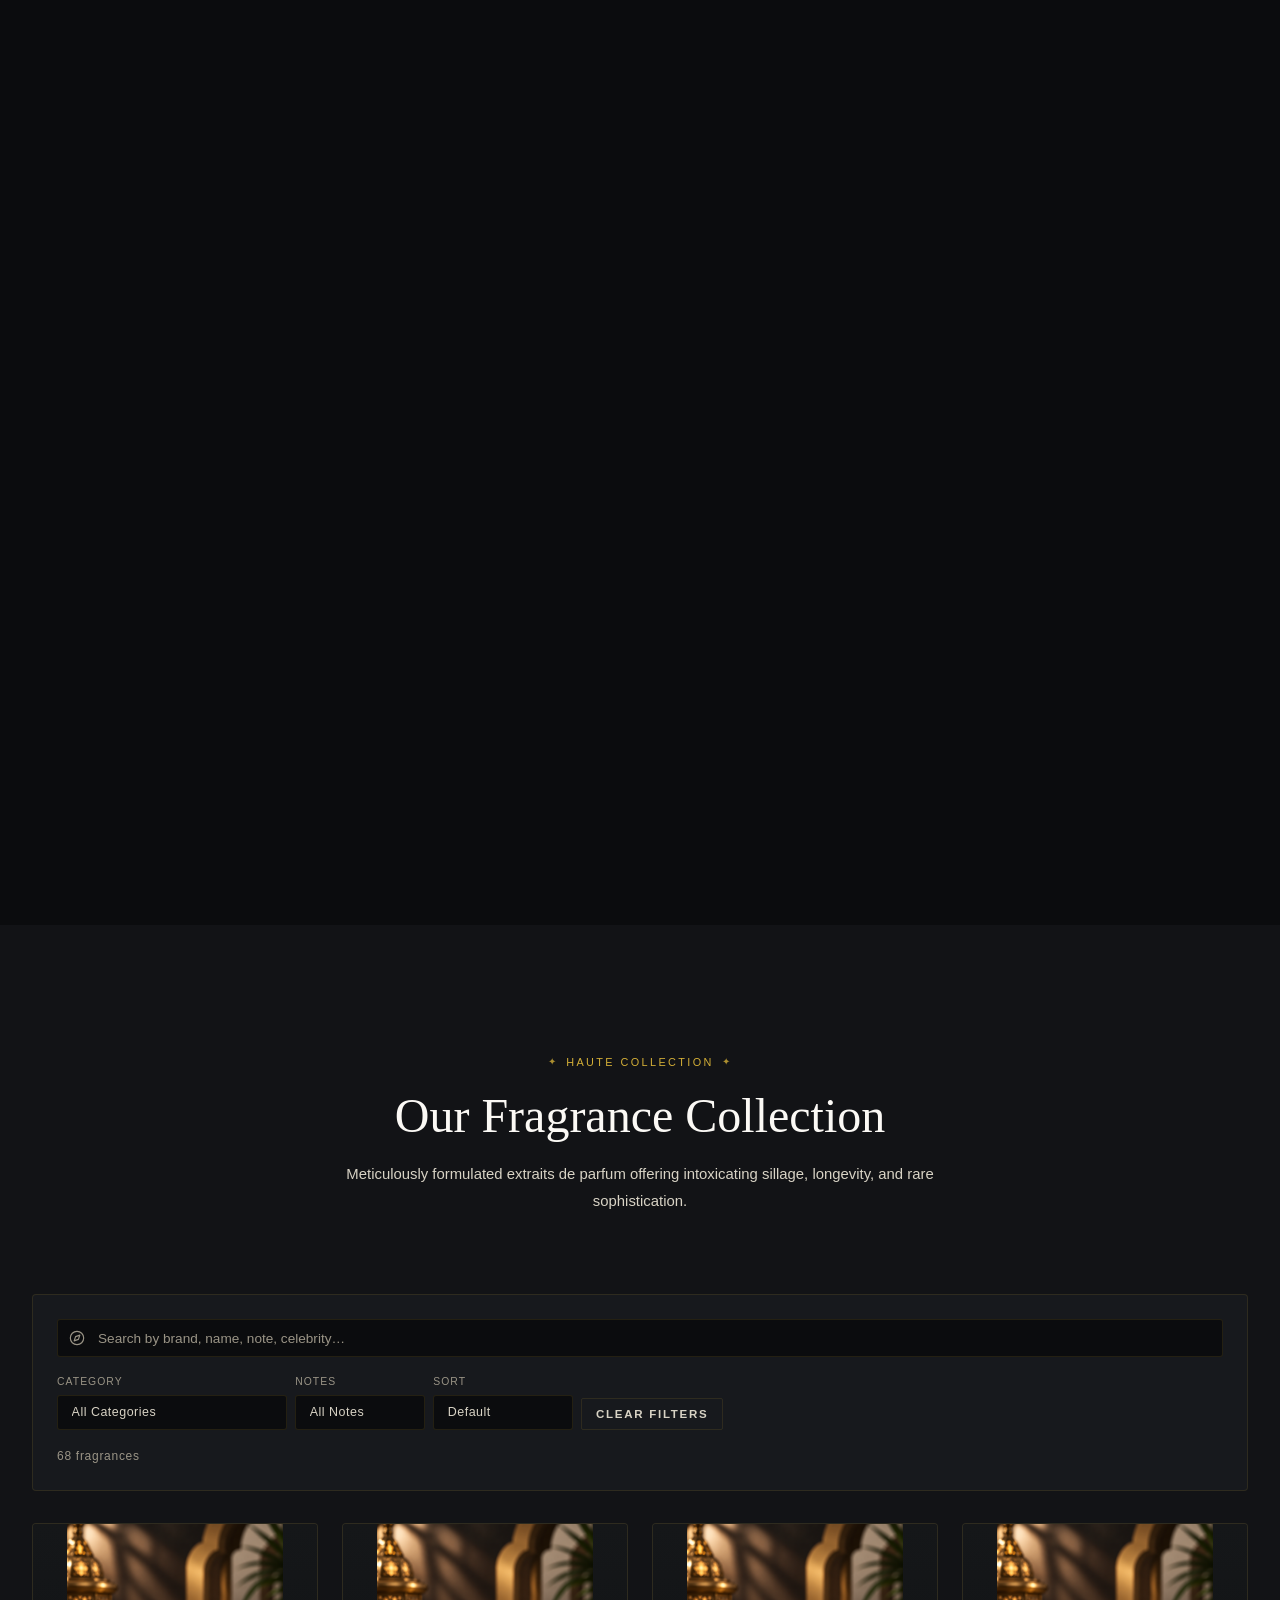
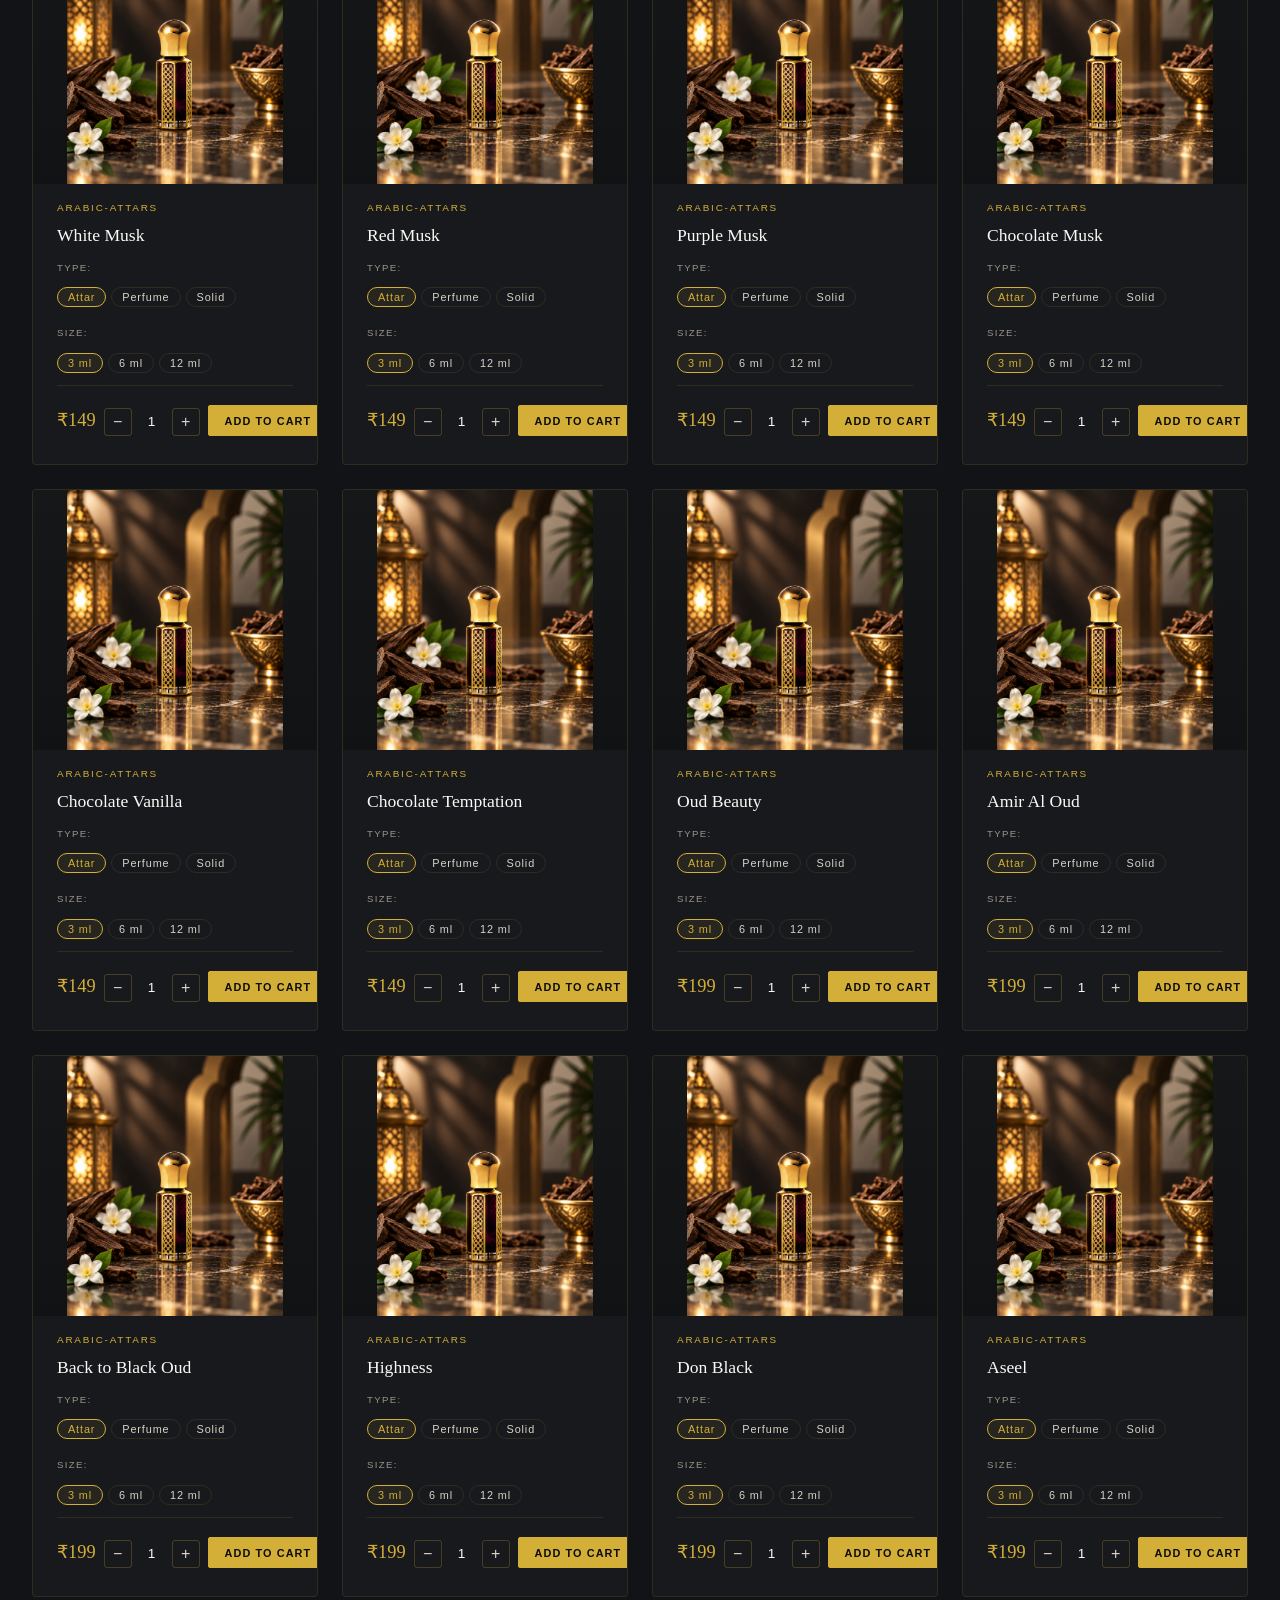
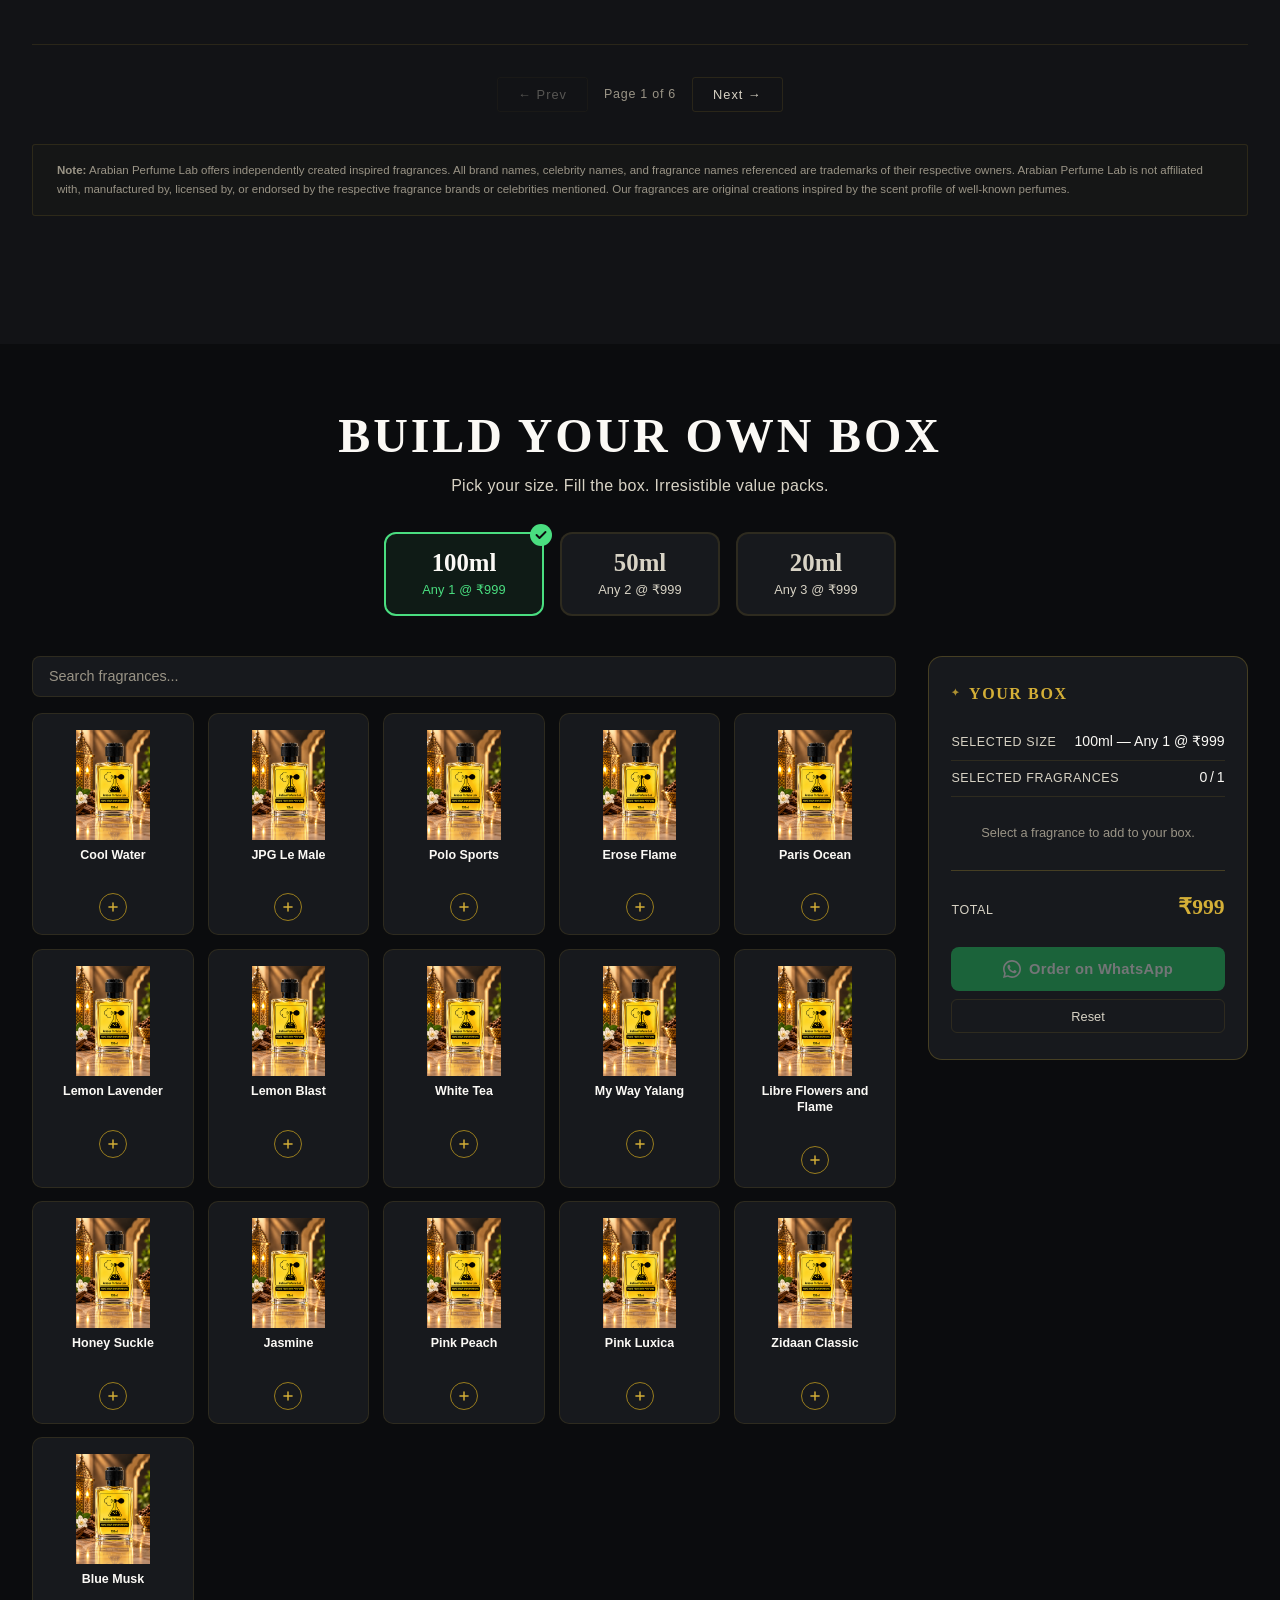
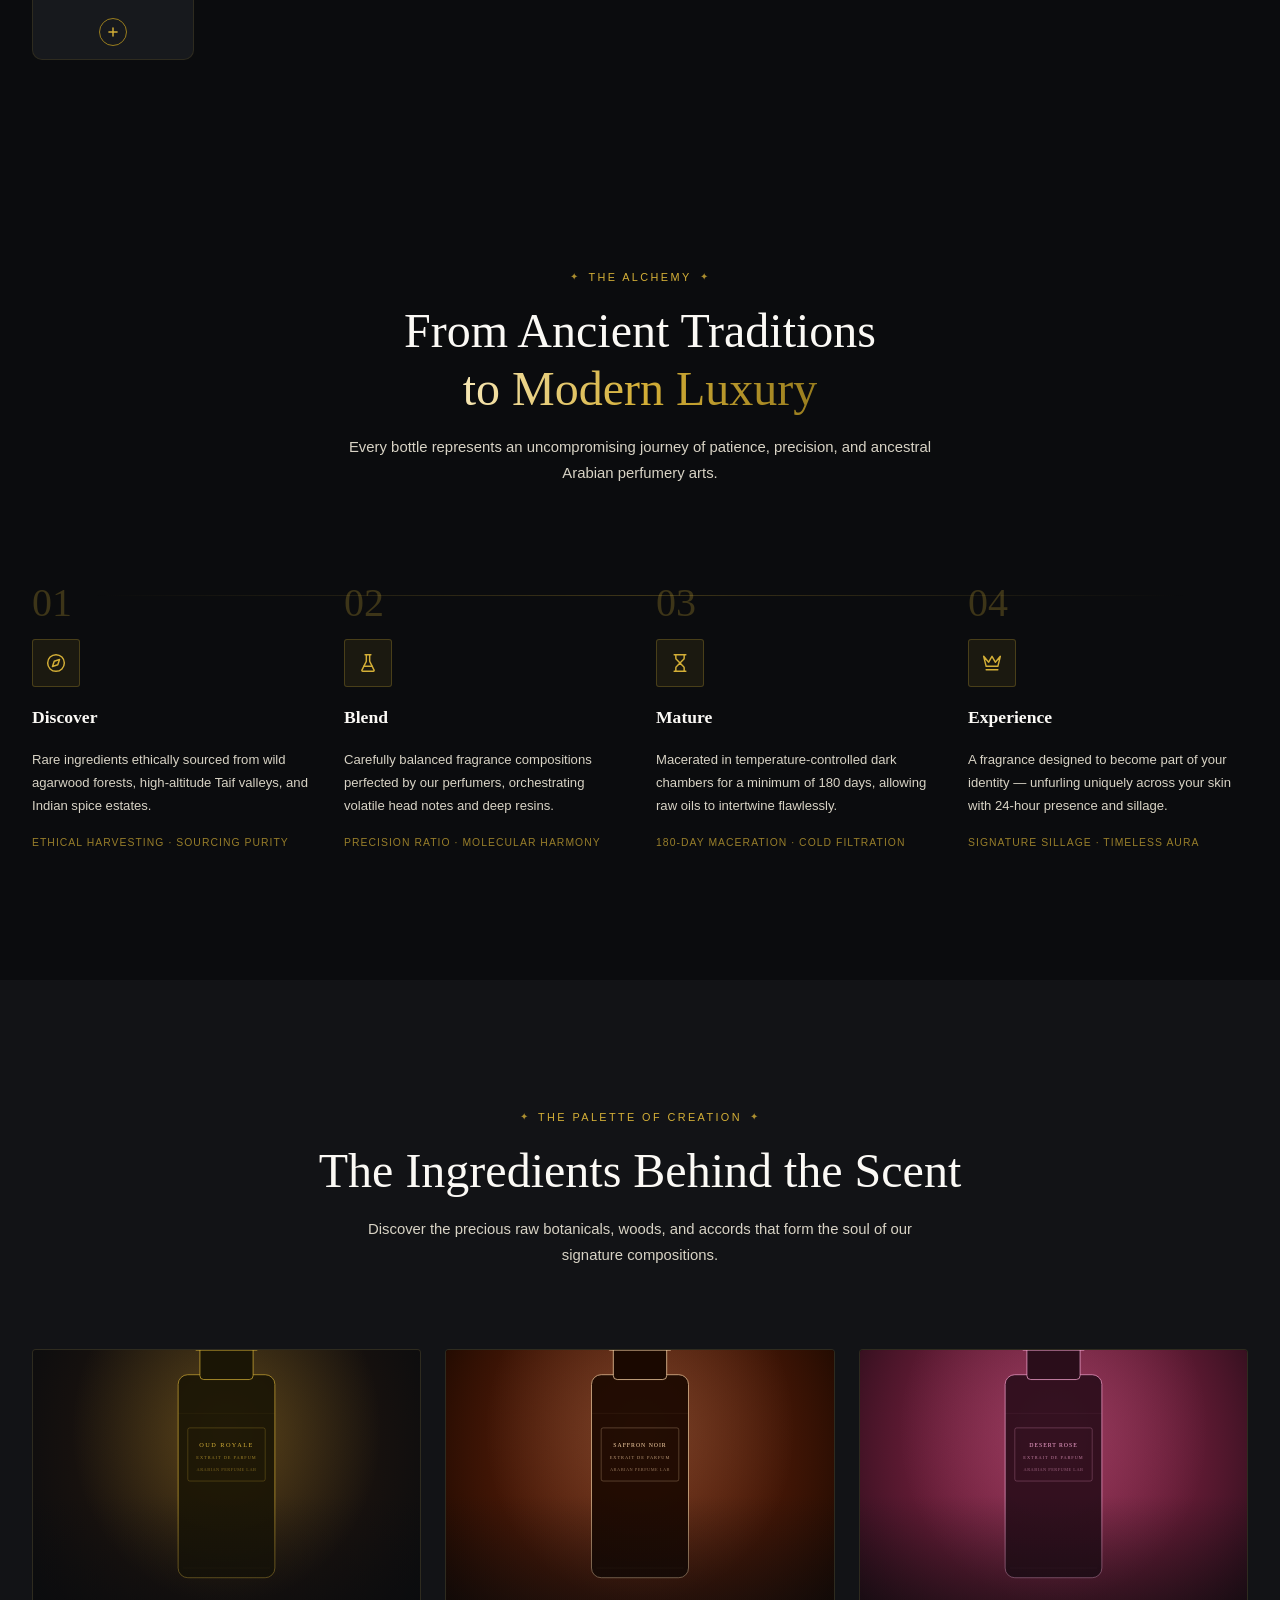
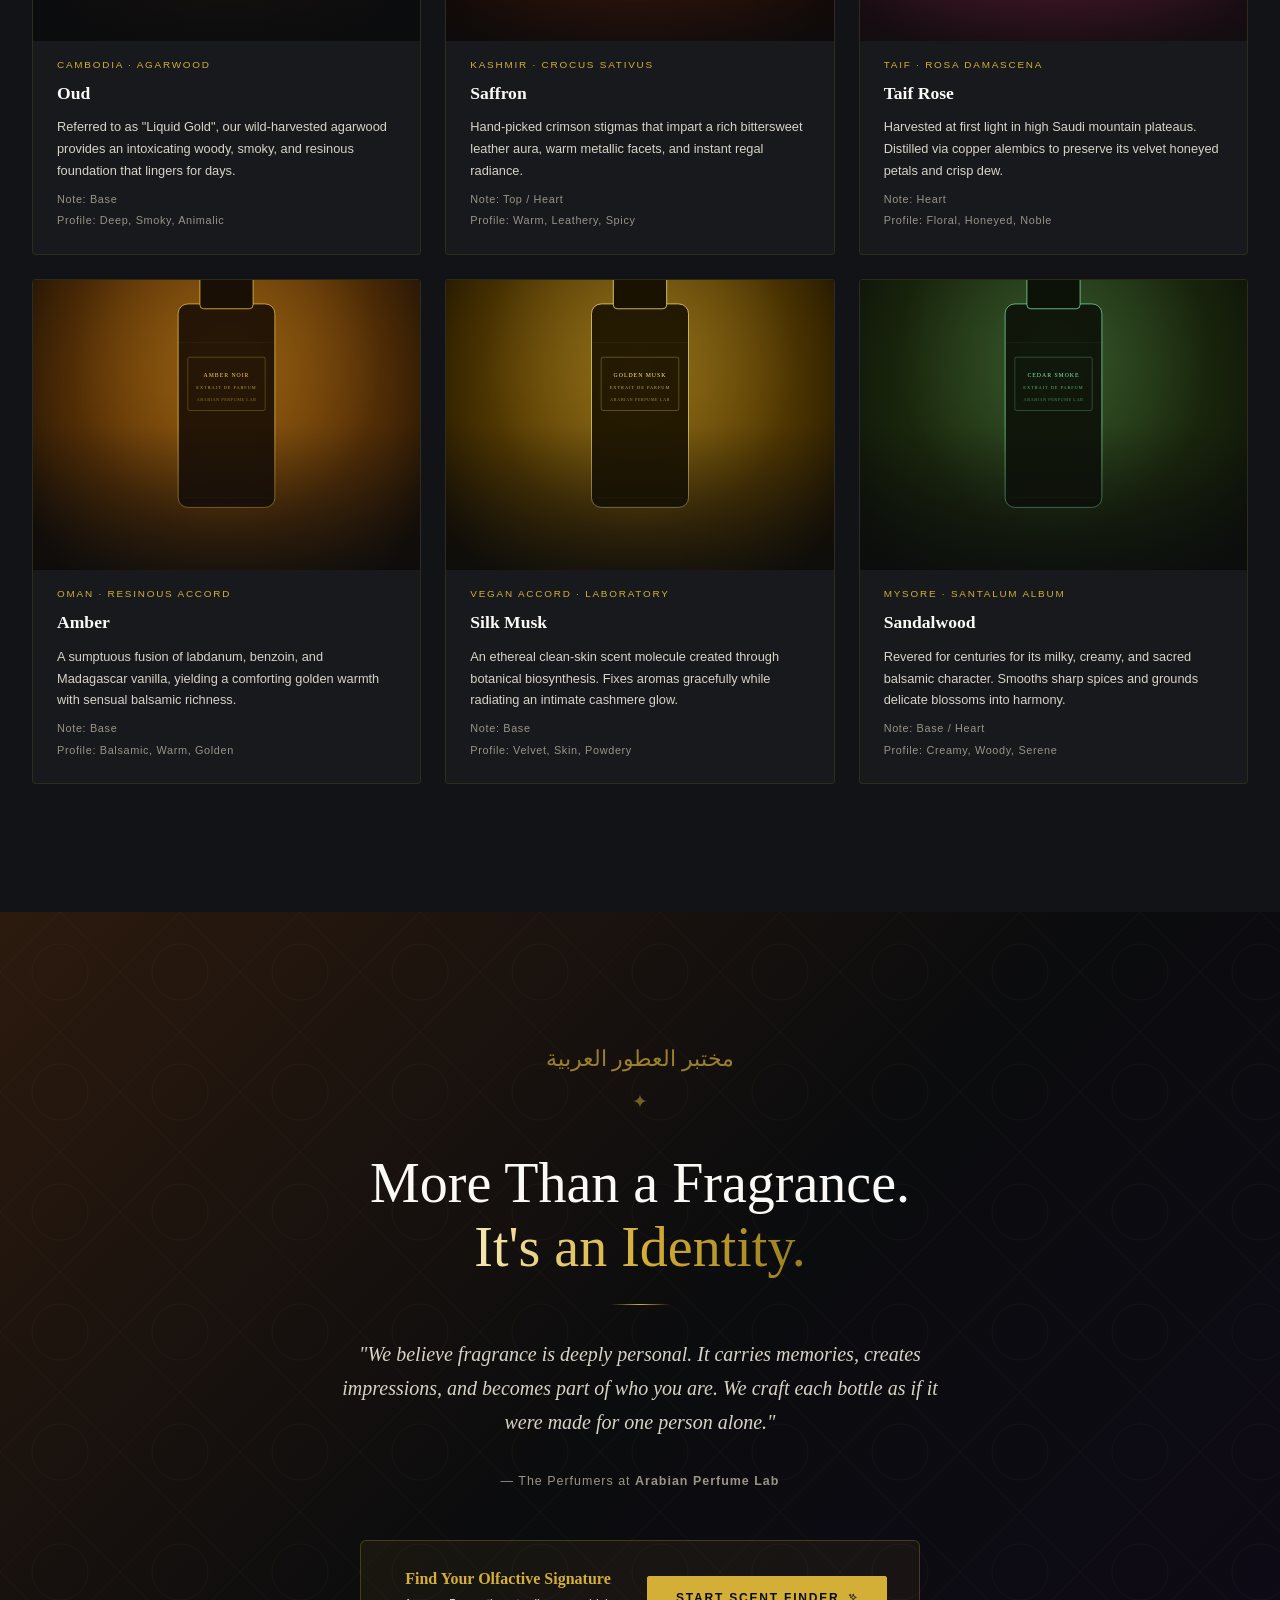
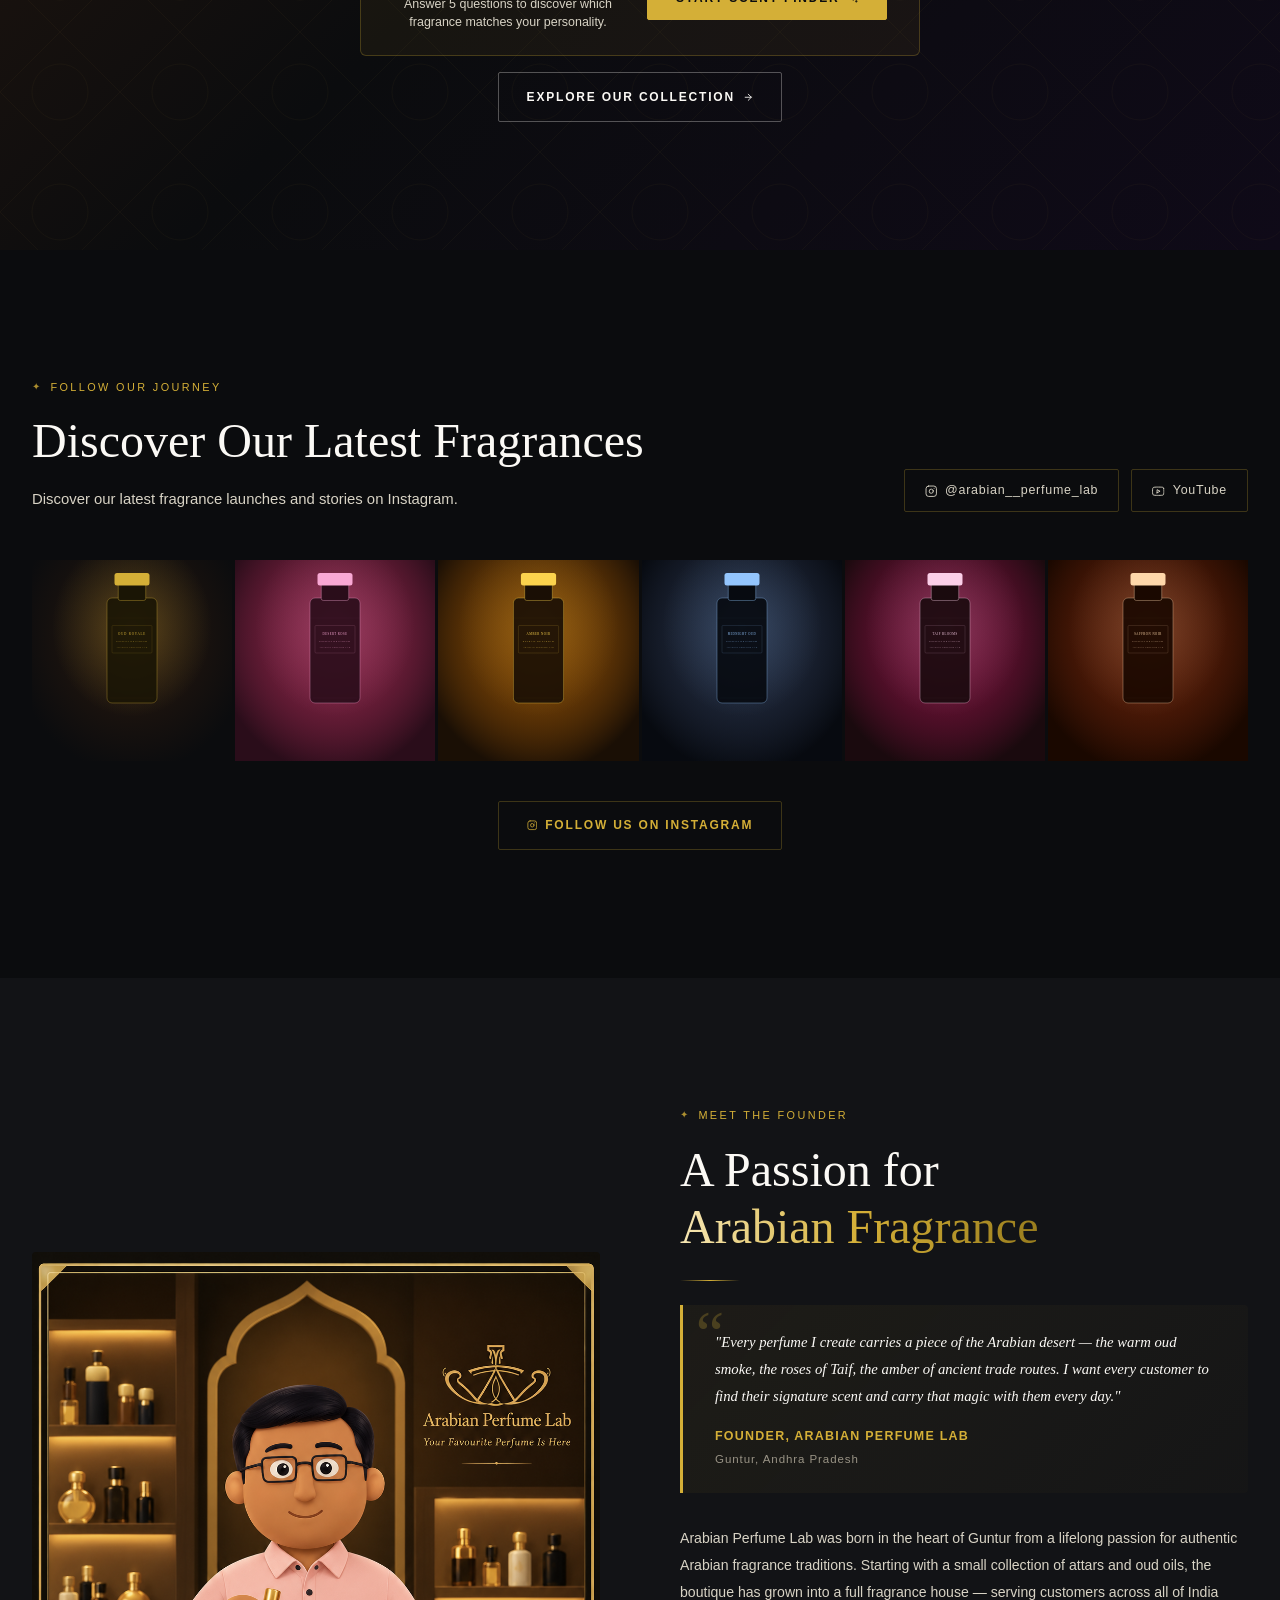
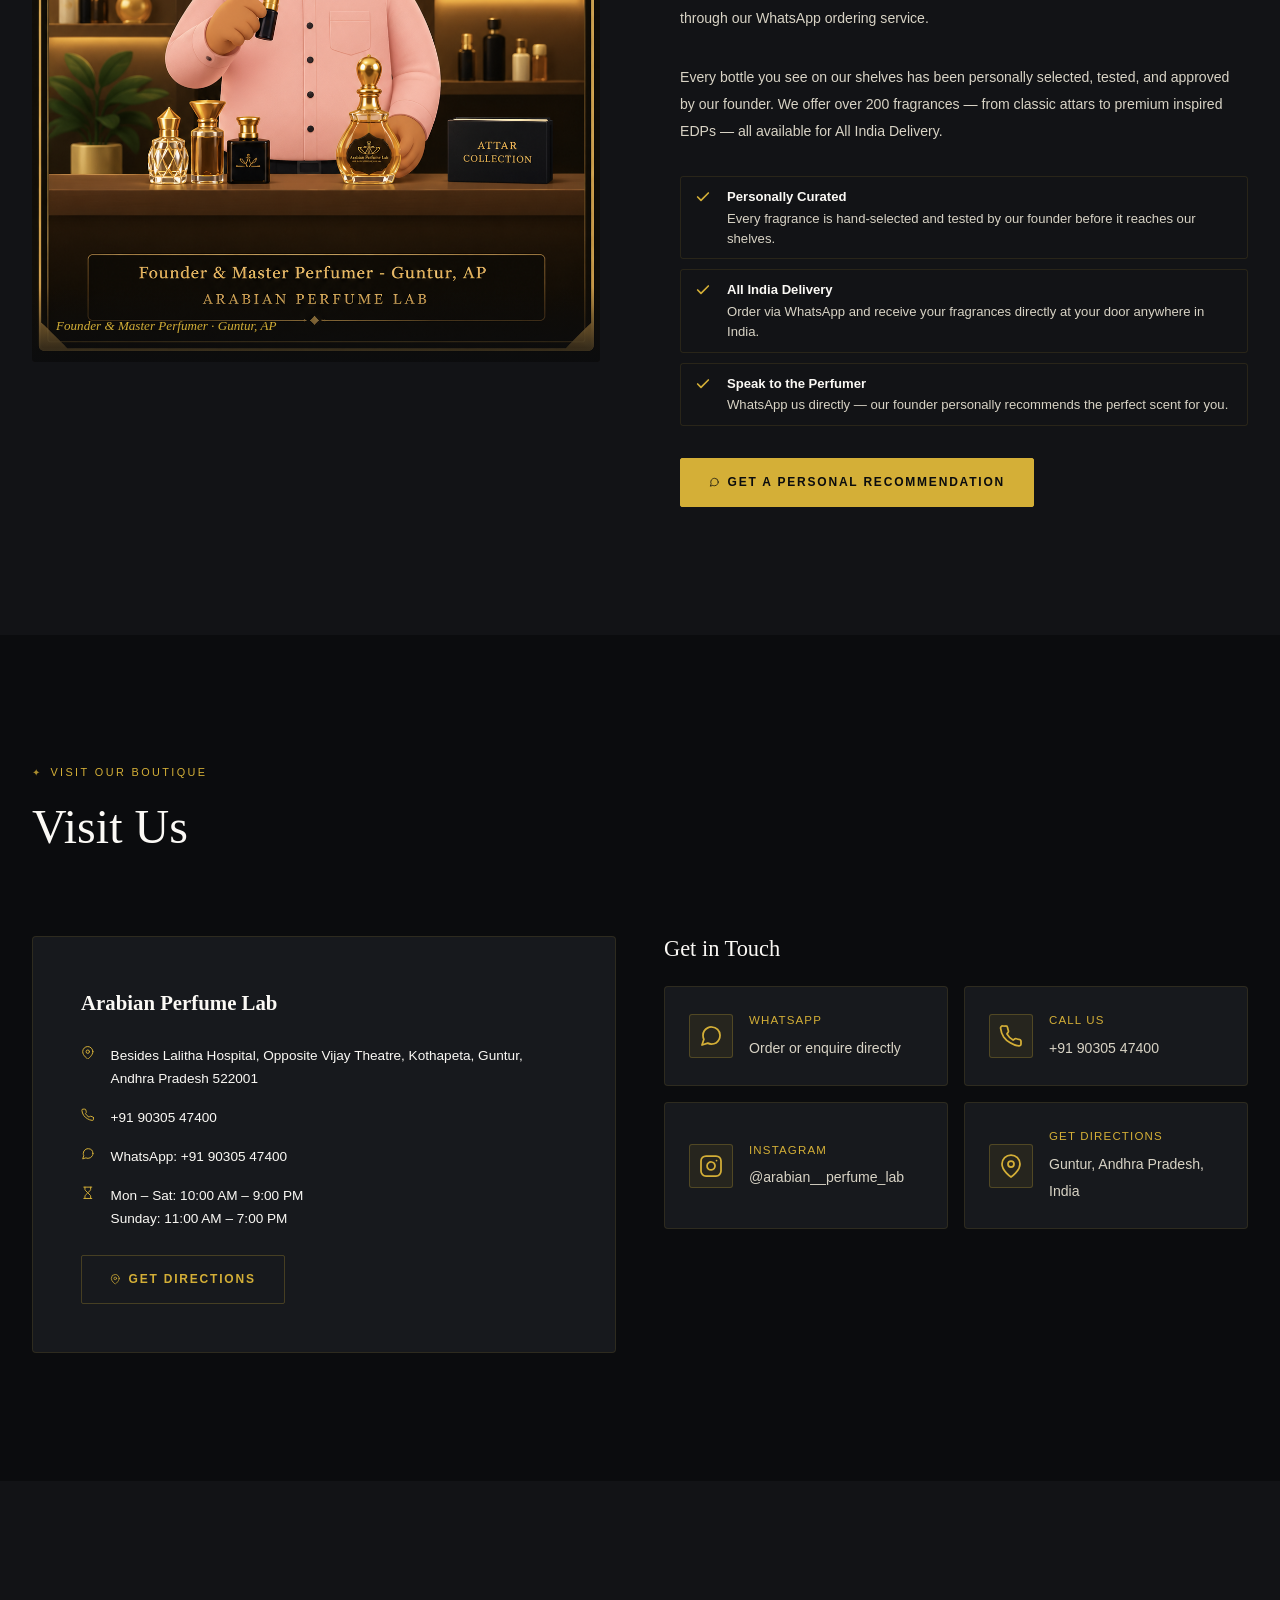
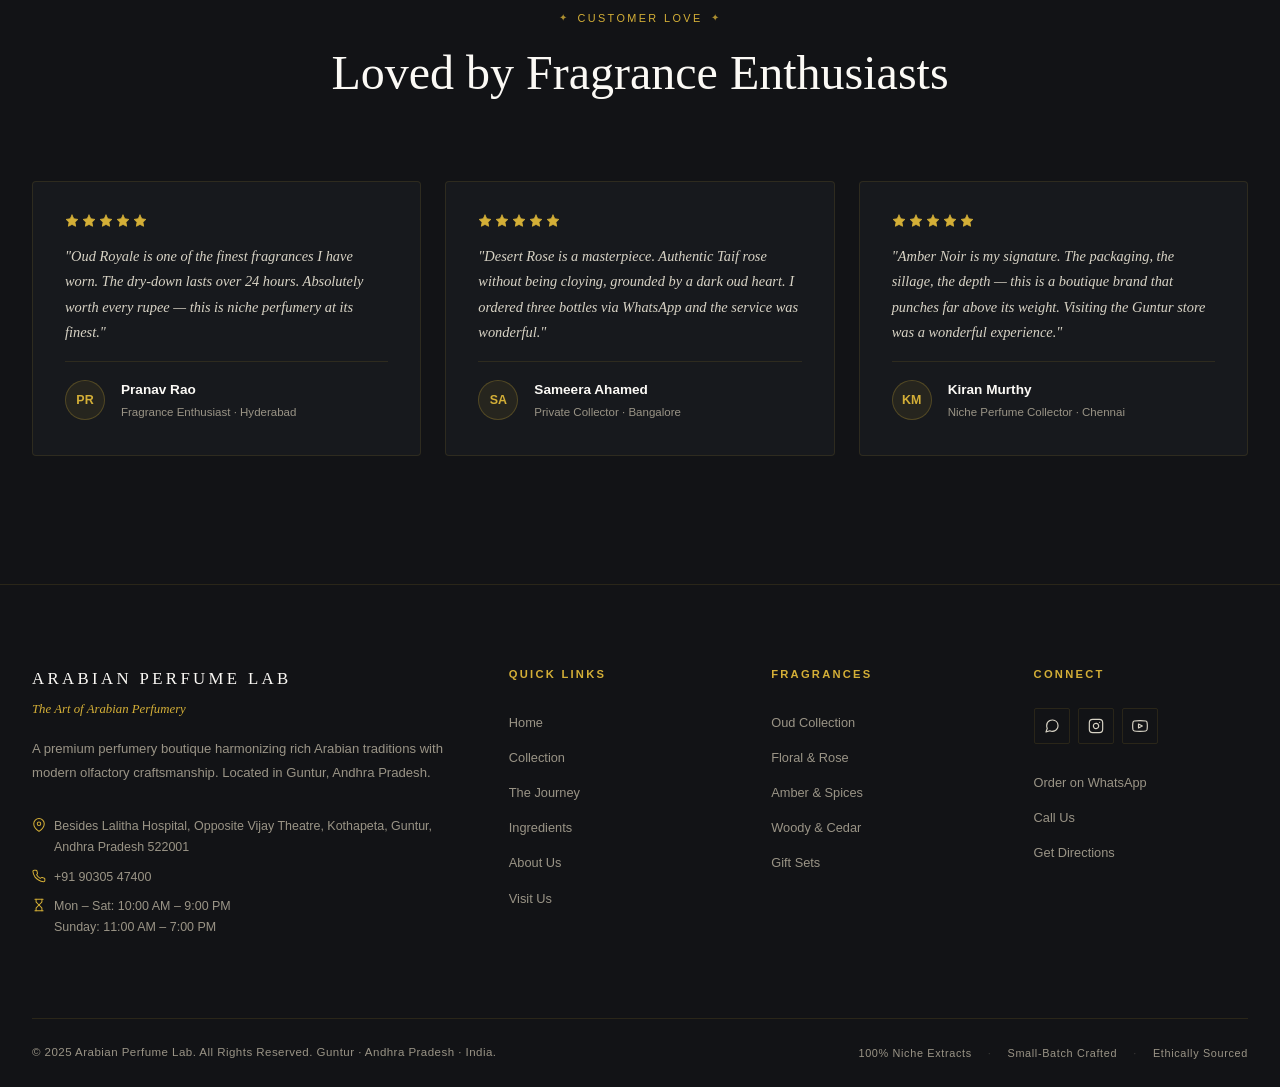
==== commit 64e61412: "feat(byob): full Build Your Own Box experience v2 - Default 100ml selected on load (BOX_DEALS order:" ====
--- a/index.html
+++ b/index.html
@@ -848,80 +848,145 @@
   <!-- ==========================================
        BUILD YOUR OWN BOX
        ========================================== -->
-  <section id="byob-section" class="section-spacing byob-section" aria-labelledby="byob-heading">
-    <div class="container">
-
-      <div class="section-header center reveal">
-        <div class="section-tag center">
-          <span class="gold-icon" aria-hidden="true">✦</span>
-          <span>Curate Your Signature</span>
-          <span class="gold-icon" aria-hidden="true">✦</span>
-        </div>
-        <h2 class="section-title" id="byob-heading">
-          Build Your Own Box
-        </h2>
-        <p class="section-subtitle">
-          Select your preferred size, then pick your fragrances. One price. Your choice.
-        </p>
-      </div>
-
-      <!-- Step 1: Choose box size -->
-      <div class="byob-step reveal">
-        <h3 class="byob-step-title">Step 1 — Choose your size</h3>
-        <div id="byob-deal-selector" class="byob-deal-selector" role="group" aria-label="Box size options">
+  <section id="byob-section" class="byob-section" aria-labelledby="byob-heading">
+
+    <!-- Header -->
+    <div class="byob-header">
+      <h2 class="byob-title" id="byob-heading">BUILD YOUR OWN BOX</h2>
+      <p class="byob-subtitle">Pick your size. Fill the box. Irresistible value packs.</p>
+    </div>
+
+    <!-- Size selector -->
+    <div class="byob-sizes-wrap">
+      <div id="byob-deal-selector"
+           class="byob-deal-selector"
+           role="radiogroup"
+           aria-label="Choose box size">
+        <!-- Rendered by byob.js -->
+      </div>
+    </div>
+
+    <!-- Main two-column body -->
+    <div class="byob-body container">
+
+      <!-- LEFT: search + filters + product grid -->
+      <div class="byob-left">
+
+        <!-- Search -->
+        <div class="byob-search-wrap">
+          <input id="byob-search"
+                 type="search"
+                 class="byob-search"
+                 placeholder="Search fragrances..."
+                 autocomplete="off"
+                 aria-label="Search Build Your Own Box fragrances">
+        </div>
+
+        <!-- Box-full alert -->
+        <div id="byob-full-msg" class="byob-full-msg" role="alert" aria-live="polite" hidden>
+          Your box is full. Remove a fragrance to select another.
+        </div>
+
+        <!-- Product grid -->
+        <div id="byob-product-grid"
+             class="byob-product-grid"
+             role="list"
+             aria-label="Available fragrances">
           <!-- Rendered by byob.js -->
         </div>
-      </div>
-
-      <!-- Step 2: Choose fragrances -->
-      <div class="byob-step reveal">
-        <h3 class="byob-step-title">Step 2 — Choose your fragrances</h3>
-        <p id="byob-select-size-msg" class="byob-hint">
-          Select a box size above to see available fragrances.
-        </p>
-        <div id="byob-product-grid" class="byob-product-grid" role="group" aria-label="Available fragrances for box">
-          <!-- Rendered by byob.js -->
-        </div>
-      </div>
-
-      <!-- Step 3: Summary & order -->
-      <div id="byob-summary" class="byob-summary hidden reveal" aria-live="polite" aria-atomic="true">
-        <div class="byob-summary-inner">
-          <div class="byob-summary-header">
-            <span class="byob-summary-icon" aria-hidden="true">✦</span>
-            <h3 class="byob-summary-title">Your Box</h3>
-          </div>
-          <div class="byob-summary-body">
-            <p class="byob-summary-info">
-              Box Price: <strong id="byob-box-price" class="byob-price-display">—</strong>
-            </p>
-            <p class="byob-summary-info">
-              Selected: <strong><span id="byob-selected-count">0</span> / <span id="byob-max-count">—</span></strong>
-            </p>
-            <ol id="byob-selected-list" class="byob-selected-list" aria-label="Selected fragrances">
-              <!-- Rendered by byob.js -->
-            </ol>
-          </div>
-          <div class="byob-summary-actions">
-            <button id="byob-order-btn"
-                    class="btn btn-whatsapp byob-order-btn"
-                    type="button"
-                    disabled
-                    aria-disabled="true"
-                    aria-label="Order your box on WhatsApp">
-              Order on WhatsApp
-            </button>
-            <button id="byob-reset-btn"
-                    class="btn btn-ghost byob-reset-btn"
-                    type="button"
-                    aria-label="Reset box selection">
-              Reset
-            </button>
-          </div>
-        </div>
-      </div>
-
-    </div>
+
+      </div><!-- /.byob-left -->
+
+      <!-- RIGHT: summary panel (sticky on desktop) -->
+      <aside class="byob-right" aria-label="Your box summary">
+
+        <div class="byob-panel">
+          <h3 class="byob-panel-title">
+            <span class="gold-icon" aria-hidden="true">✦</span>
+            YOUR BOX
+          </h3>
+
+          <!-- Selected size -->
+          <div class="byob-panel-row">
+            <span class="byob-panel-label">Selected Size</span>
+            <span id="byob-panel-size" class="byob-panel-value">—</span>
+          </div>
+
+          <!-- Fragrance count -->
+          <div class="byob-panel-row">
+            <span class="byob-panel-label">Selected Fragrances</span>
+            <span class="byob-panel-value">
+              <span id="byob-selected-count">0</span>&thinsp;/&thinsp;<span id="byob-max-count">1</span>
+            </span>
+          </div>
+
+          <!-- Selected list with remove buttons -->
+          <ol id="byob-selected-list"
+              class="byob-selected-list"
+              aria-label="Selected fragrances">
+            <!-- Rendered by byob.js -->
+          </ol>
+
+          <!-- Empty hint -->
+          <p id="byob-empty-hint" class="byob-empty-hint">
+            Select a fragrance to add to your box.
+          </p>
+
+          <!-- Divider -->
+          <div class="byob-panel-divider"></div>
+
+          <!-- Total -->
+          <div class="byob-panel-row byob-total-row">
+            <span class="byob-panel-label">Total</span>
+            <span id="byob-box-price" class="byob-total-price">₹999</span>
+          </div>
+
+          <!-- Order button -->
+          <button id="byob-order-btn"
+                  class="byob-order-btn"
+                  type="button"
+                  disabled
+                  aria-disabled="true"
+                  aria-label="Order your box on WhatsApp">
+            <svg width="18" height="18" viewBox="0 0 24 24" fill="currentColor" aria-hidden="true" focusable="false">
+              <path d="M17.472 14.382c-.297-.149-1.758-.867-2.03-.967-.273-.099-.471-.148-.67.15-.197.297-.767.966-.94 1.164-.173.199-.347.223-.644.075-.297-.15-1.255-.463-2.39-1.475-.883-.788-1.48-1.761-1.653-2.059-.173-.297-.018-.458.13-.606.134-.133.298-.347.446-.52.149-.174.198-.298.298-.497.099-.198.05-.371-.025-.52-.075-.149-.669-1.612-.916-2.207-.242-.579-.487-.5-.669-.51-.173-.008-.371-.01-.57-.01-.198 0-.52.074-.792.372-.272.297-1.04 1.016-1.04 2.479 0 1.462 1.065 2.875 1.213 3.074.149.198 2.096 3.2 5.077 4.487.709.306 1.262.489 1.694.625.712.227 1.36.195 1.871.118.571-.085 1.758-.719 2.006-1.413.248-.694.248-1.289.173-1.413-.074-.124-.272-.198-.57-.347z"/>
+              <path d="M12 0C5.373 0 0 5.373 0 12c0 2.121.554 4.109 1.523 5.836L0 24l6.335-1.501A11.94 11.94 0 0 0 12 24c6.627 0 12-5.373 12-12S18.627 0 12 0zm0 21.818a9.795 9.795 0 0 1-5.003-1.371l-.36-.214-3.724.882.916-3.618-.235-.372A9.797 9.797 0 0 1 2.182 12C2.182 6.57 6.57 2.182 12 2.182S21.818 6.57 21.818 12 17.43 21.818 12 21.818z"/>
+            </svg>
+            Order on WhatsApp
+          </button>
+
+          <!-- Reset -->
+          <button id="byob-reset-btn"
+                  class="byob-reset-btn"
+                  type="button"
+                  aria-label="Reset box and start over">
+            Reset
+          </button>
+
+        </div><!-- /.byob-panel -->
+
+      </aside><!-- /.byob-right -->
+
+    </div><!-- /.byob-body -->
+
+    <!-- Mobile sticky summary bar -->
+    <div id="byob-sticky-bar" class="byob-sticky-bar" aria-live="polite" hidden>
+      <div class="byob-sticky-inner">
+        <span class="byob-sticky-count">
+          <span id="byob-sticky-count-val">0</span>&thinsp;/&thinsp;<span id="byob-sticky-max-val">1</span> selected
+        </span>
+        <span id="byob-sticky-price" class="byob-sticky-price">₹999</span>
+        <button id="byob-sticky-order-btn"
+                class="byob-sticky-order-btn"
+                type="button"
+                disabled
+                aria-disabled="true"
+                aria-label="Order your box on WhatsApp">
+          Order on WhatsApp
+        </button>
+      </div>
+    </div>
+
   </section>
 
   <!-- ==========================================
--- a/css/style.css
+++ b/css/style.css
@@ -4245,102 +4245,537 @@
 }
 
 /* ==========================================================================
-   BUILD YOUR OWN BOX (BYOB) — styles
+   BUILD YOUR OWN BOX (BYOB) — full visual implementation
    ========================================================================== */
 
-.byob-section { background: var(--c-black); }
-
-.byob-step { margin: var(--sp-2xl) 0 0; }
-
-.byob-step-title {
+/* ── Section shell ──────────────────────────────────────────────────────── */
+.byob-section {
+    background: var(--c-black);
+    padding-bottom: 5rem;
+}
+
+/* ── Header ─────────────────────────────────────────────────────────────── */
+.byob-header {
+    padding: 4rem var(--sp-xl) 2rem;
+    text-align: center;
+}
+.byob-title {
+    font-family: var(--f-heading);
+    font-size: clamp(1.8rem, 4vw, 3rem);
+    font-weight: 700;
+    color: var(--c-ivory);
+    letter-spacing: 0.06em;
+    text-transform: uppercase;
+    margin: 0 0 0.6rem;
+    line-height: 1.15;
+}
+.byob-subtitle {
+    font-size: 1rem;
+    color: var(--c-ivory-muted);
+    margin: 0;
+    letter-spacing: 0.02em;
+}
+
+/* ── Size selector row ──────────────────────────────────────────────────── */
+.byob-sizes-wrap {
+    padding: 0 var(--sp-xl) 2.5rem;
+}
+.byob-deal-selector {
+    display: flex;
+    justify-content: center;
+    gap: 1rem;
+    flex-wrap: wrap;
+    max-width: 760px;
+    margin: 0 auto;
+}
+
+.byob-size-btn {
+    position: relative;
+    display: flex;
+    flex-direction: column;
+    align-items: center;
+    gap: 0.35rem;
+    min-width: 160px;
+    padding: 1.1rem 1.6rem;
+    background: var(--c-card);
+    border: 2px solid var(--c-border);
+    border-radius: 12px;
+    color: var(--c-ivory-muted);
+    cursor: pointer;
+    font-family: var(--f-body);
+    transition: border-color 0.2s, background 0.2s, transform 0.15s, color 0.2s;
+}
+.byob-size-btn:hover,
+.byob-size-btn:focus-visible {
+    border-color: var(--c-gold-dim);
+    background: var(--c-card-hover);
+    color: var(--c-ivory);
+    outline: none;
+    transform: translateY(-2px);
+}
+.byob-size-btn.active {
+    border-color: #4ade80;
+    background: rgba(74, 222, 128, 0.07);
+    color: var(--c-ivory);
+}
+.byob-size-label {
+    font-family: var(--f-heading);
+    font-size: 1.55rem;
+    font-weight: 700;
+    color: inherit;
+    line-height: 1;
+}
+.byob-size-offer {
+    font-size: 0.8rem;
+    color: #4ade80;
+    font-weight: 500;
+    letter-spacing: 0.01em;
+}
+.byob-size-btn:not(.active) .byob-size-offer {
+    color: var(--c-ivory-muted);
+}
+.byob-size-check {
+    position: absolute;
+    top: -10px;
+    right: -10px;
+    width: 22px;
+    height: 22px;
+    background: #4ade80;
+    border-radius: 50%;
+    display: flex;
+    align-items: center;
+    justify-content: center;
+    color: #0b0c0e;
+}
+.byob-size-check svg { width: 12px; height: 12px; }
+.byob-size-btn:not(.active) .byob-size-check { display: none; }
+
+/* ── Two-column body ────────────────────────────────────────────────────── */
+.byob-body {
+    display: grid;
+    grid-template-columns: 1fr 320px;
+    gap: 2rem;
+    align-items: start;
+}
+
+/* ── Left: search + grid ────────────────────────────────────────────────── */
+.byob-left { min-width: 0; }
+
+.byob-search-wrap {
+    margin-bottom: 1rem;
+}
+.byob-search {
+    width: 100%;
+    box-sizing: border-box;
+    padding: 0.7rem 1rem;
+    background: var(--c-card);
+    border: 1px solid var(--c-border);
+    border-radius: 8px;
+    color: var(--c-ivory);
+    font-size: 0.9rem;
+    font-family: var(--f-body);
+    transition: border-color 0.2s;
+}
+.byob-search::placeholder { color: var(--c-ivory-dim); }
+.byob-search:focus {
+    outline: none;
+    border-color: var(--c-gold-dim);
+}
+
+/* Box-full alert */
+.byob-full-msg {
+    background: rgba(212, 175, 55, 0.1);
+    border: 1px solid var(--c-border-sub);
+    border-radius: 6px;
+    padding: 0.6rem 1rem;
+    font-size: 0.85rem;
+    color: var(--c-gold-light);
+    margin-bottom: 1rem;
+}
+
+.byob-no-results {
+    color: var(--c-ivory-muted);
+    font-size: 0.9rem;
+    padding: 2rem 0;
+    text-align: center;
+}
+
+/* Product grid */
+.byob-product-grid {
+    display: grid;
+    grid-template-columns: repeat(auto-fill, minmax(140px, 1fr));
+    gap: 0.85rem;
+}
+
+/* Product card */
+.byob-card {
+    position: relative;
+    display: flex;
+    flex-direction: column;
+    align-items: center;
+    gap: 0.45rem;
+    padding: 1rem 0.6rem 0.8rem;
+    background: var(--c-card);
+    border: 1px solid var(--c-border);
+    border-radius: 10px;
+    cursor: pointer;
+    transition: border-color 0.2s, background 0.2s, transform 0.15s;
+    text-align: center;
+    user-select: none;
+    -webkit-user-select: none;
+}
+.byob-card:hover:not(.byob-card--disabled),
+.byob-card:focus-visible:not(.byob-card--disabled) {
+    border-color: var(--c-gold-dim);
+    background: var(--c-card-hover);
+    transform: translateY(-2px);
+    outline: none;
+}
+.byob-card--selected {
+    border-color: #4ade80;
+    background: rgba(74, 222, 128, 0.07);
+}
+.byob-card--selected:hover {
+    border-color: #4ade80;
+    background: rgba(74, 222, 128, 0.12);
+    transform: translateY(-2px);
+}
+.byob-card--disabled {
+    opacity: 0.35;
+    cursor: not-allowed;
+    pointer-events: none;
+}
+
+/* Card image */
+.byob-card-img-wrap {
+    position: relative;
+    width: 90px;
+    height: 110px;
+    flex-shrink: 0;
+}
+.byob-card-img {
+    width: 100%;
+    height: 100%;
+    object-fit: contain;
+    display: block;
+    transition: opacity 0.2s;
+}
+.byob-card-overlay {
+    position: absolute;
+    inset: 0;
+    background: rgba(74, 222, 128, 0.82);
+    border-radius: 6px;
+    display: flex;
+    align-items: center;
+    justify-content: center;
+    opacity: 0;
+    transition: opacity 0.2s;
+}
+.byob-card-overlay svg {
+    width: 36px;
+    height: 36px;
+    stroke: #0b0c0e;
+    stroke-width: 3;
+}
+.byob-card--selected .byob-card-overlay { opacity: 1; }
+
+/* Card name + badge */
+.byob-card-name {
+    font-size: 0.78rem;
+    font-weight: 600;
+    color: var(--c-ivory);
+    line-height: 1.3;
+    max-width: 100%;
+    overflow: hidden;
+    display: -webkit-box;
+    -webkit-line-clamp: 2;
+    -webkit-box-orient: vertical;
+}
+.byob-card-badge {
+    font-size: 0.62rem;
+    font-weight: 700;
+    letter-spacing: 0.08em;
+    color: #4ade80;
+    text-transform: uppercase;
+    min-height: 0.9rem;
+}
+
+/* Card action button (+/×) */
+.byob-card-btn {
+    display: flex;
+    align-items: center;
+    justify-content: center;
+    width: 28px;
+    height: 28px;
+    border-radius: 50%;
+    border: 1.5px solid var(--c-gold-dim);
+    background: transparent;
+    color: var(--c-gold);
+    cursor: pointer;
+    transition: background 0.15s, border-color 0.15s, color 0.15s;
+    flex-shrink: 0;
+    margin-top: 0.1rem;
+}
+.byob-card-btn:hover:not(:disabled) {
+    background: var(--c-gold-bg);
+    border-color: var(--c-gold);
+}
+.byob-card-btn:disabled {
+    opacity: 0.3;
+    cursor: not-allowed;
+}
+.byob-card-btn--remove {
+    border-color: rgba(74, 222, 128, 0.5);
+    color: #4ade80;
+}
+.byob-card-btn--remove:hover {
+    background: rgba(74, 222, 128, 0.12);
+    border-color: #4ade80;
+}
+
+/* ── Right: summary panel ───────────────────────────────────────────────── */
+.byob-right { position: sticky; top: 88px; /* below header */ }
+
+.byob-panel {
+    background: var(--c-card);
+    border: 1px solid var(--c-border-sub);
+    border-radius: 14px;
+    padding: 1.4rem 1.4rem 1.6rem;
+}
+
+.byob-panel-title {
+    display: flex;
+    align-items: center;
+    gap: 0.5rem;
     font-family: var(--f-heading);
     font-size: 1rem;
-    font-weight: 600;
-    color: var(--c-gold);
-    letter-spacing: 0.06em;
+    font-weight: 700;
+    color: var(--c-gold);
+    letter-spacing: 0.1em;
     text-transform: uppercase;
-    margin-bottom: var(--sp-md);
-}
-
-.byob-hint { color: var(--c-ivory-muted); font-size: 0.9rem; margin: var(--sp-sm) 0; }
-
-/* Deal selector */
-.byob-deal-selector { display: flex; flex-wrap: wrap; gap: var(--sp-md); justify-content: center; }
-
-.byob-deal-btn {
-    display: flex; flex-direction: column; align-items: center; gap: 0.3rem;
-    min-width: 140px; padding: var(--sp-md) var(--sp-lg);
-    background: var(--c-card); border: 1px solid var(--c-border); border-radius: 8px;
-    color: var(--c-ivory); cursor: pointer;
-    transition: border-color 0.2s, background 0.2s, transform 0.15s;
-    font-family: var(--f-body);
-}
-.byob-deal-btn:hover, .byob-deal-btn:focus-visible {
-    border-color: var(--c-gold); background: var(--c-card-hover); outline: none; transform: translateY(-2px);
-}
-.byob-deal-btn.active {
-    border-color: var(--c-gold); background: var(--c-gold-bg); box-shadow: 0 0 0 1px var(--c-gold);
-}
-.byob-deal-size { font-family: var(--f-heading); font-size: 1.35rem; font-weight: 700; color: var(--c-gold); }
-.byob-deal-offer { font-size: 0.8rem; color: var(--c-ivory-muted); text-align: center; }
-
-/* Product grid */
-.byob-product-grid {
-    display: grid; grid-template-columns: repeat(auto-fill, minmax(130px, 1fr));
-    gap: var(--sp-md); margin-top: var(--sp-md);
-}
-.byob-product-card {
-    position: relative; display: flex; flex-direction: column; align-items: center;
-    gap: 0.4rem; padding: var(--sp-md) var(--sp-sm);
-    background: var(--c-card); border: 1px solid var(--c-border); border-radius: 8px;
-    cursor: pointer; transition: border-color 0.2s, background 0.2s, opacity 0.2s;
-    text-align: center; user-select: none;
-}
-.byob-product-card:hover:not(.maxed), .byob-product-card:focus-visible:not(.maxed) {
-    border-color: var(--c-gold-dim); background: var(--c-card-hover); outline: none;
-}
-.byob-product-card.selected { border-color: var(--c-gold); background: var(--c-gold-bg); }
-.byob-product-card.maxed    { opacity: 0.4; cursor: not-allowed; }
-
-.byob-product-img  { width: 60px; height: 90px; object-fit: contain; display: block; }
-.byob-product-name { font-size: 0.8rem; font-weight: 600; color: var(--c-ivory); line-height: 1.3; }
-.byob-product-cat  { font-size: 0.68rem; color: var(--c-ivory-dim); line-height: 1.2; }
-.byob-product-tick {
-    position: absolute; top: 6px; right: 8px;
-    font-size: 0.8rem; color: var(--c-gold); font-weight: 700; min-width: 1em; min-height: 1em;
-}
-
-/* Summary */
-.byob-summary { margin-top: var(--sp-2xl); }
-.byob-summary.hidden { display: none; }
-
-.byob-summary-inner {
-    max-width: 480px; margin: 0 auto;
-    background: var(--c-card); border: 1px solid var(--c-border-sub); border-radius: 12px;
-    padding: var(--sp-xl); text-align: center;
-}
-.byob-summary-header { display: flex; align-items: center; justify-content: center; gap: var(--sp-sm); margin-bottom: var(--sp-md); }
-.byob-summary-icon  { color: var(--c-gold); font-size: 1rem; }
-.byob-summary-title { font-family: var(--f-heading); font-size: 1.2rem; color: var(--c-gold); margin: 0; }
-.byob-summary-info  { color: var(--c-ivory-muted); font-size: 0.9rem; margin: 0.4rem 0; }
-.byob-price-display { color: var(--c-gold); font-size: 1.1rem; }
-
-.byob-selected-list { list-style: none; padding: 0; margin: var(--sp-md) 0; text-align: left; }
-.byob-selected-list li { color: var(--c-ivory); font-size: 0.9rem; padding: 0.2rem 0; border-bottom: 1px solid var(--c-border); }
-.byob-selected-list li:last-child { border-bottom: none; }
-
-.byob-summary-actions { display: flex; flex-direction: column; gap: var(--sp-sm); margin-top: var(--sp-lg); }
-.byob-order-btn:disabled { opacity: 0.45; cursor: not-allowed; }
-
-.btn-whatsapp {
-    background: #25d366; color: #fff; border: none; border-radius: 6px;
-    padding: 0.75rem 1.5rem; font-size: 0.95rem; font-weight: 600;
-    cursor: pointer; transition: background 0.2s;
-}
-.btn-whatsapp:hover:not(:disabled) { background: #1ebe5a; }
-
-@media (max-width: 480px) {
-    .byob-deal-selector { flex-direction: column; align-items: center; }
-    .byob-deal-btn { width: 100%; max-width: 280px; }
-    .byob-product-grid { grid-template-columns: repeat(auto-fill, minmax(110px, 1fr)); }
-}
+    margin: 0 0 1.1rem;
+}
+
+.byob-panel-row {
+    display: flex;
+    justify-content: space-between;
+    align-items: baseline;
+    gap: 0.5rem;
+    padding: 0.35rem 0;
+    border-bottom: 1px solid var(--c-border);
+}
+.byob-panel-row:last-of-type { border-bottom: none; }
+
+.byob-panel-label {
+    font-size: 0.78rem;
+    color: var(--c-ivory-muted);
+    text-transform: uppercase;
+    letter-spacing: 0.05em;
+    white-space: nowrap;
+}
+.byob-panel-value {
+    font-size: 0.88rem;
+    color: var(--c-ivory);
+    font-weight: 500;
+    text-align: right;
+}
+
+/* Selected list in panel */
+.byob-selected-list {
+    list-style: none;
+    padding: 0;
+    margin: 0.8rem 0 0.4rem;
+}
+.byob-summary-item {
+    display: flex;
+    align-items: center;
+    gap: 0.4rem;
+    padding: 0.4rem 0;
+    border-bottom: 1px solid var(--c-border);
+}
+.byob-summary-item:last-child { border-bottom: none; }
+
+.byob-summary-check {
+    color: #4ade80;
+    font-size: 0.85rem;
+    font-weight: 700;
+    flex-shrink: 0;
+}
+.byob-summary-name {
+    flex: 1;
+    font-size: 0.82rem;
+    color: var(--c-ivory);
+    overflow: hidden;
+    white-space: nowrap;
+    text-overflow: ellipsis;
+}
+.byob-summary-remove {
+    background: none;
+    border: none;
+    color: var(--c-ivory-dim);
+    font-size: 0.7rem;
+    cursor: pointer;
+    padding: 0.15rem 0.35rem;
+    border-radius: 4px;
+    flex-shrink: 0;
+    transition: color 0.15s, background 0.15s;
+}
+.byob-summary-remove:hover {
+    color: var(--c-danger);
+    background: rgba(248, 113, 113, 0.1);
+}
+
+.byob-empty-hint {
+    font-size: 0.8rem;
+    color: var(--c-ivory-dim);
+    text-align: center;
+    padding: 0.8rem 0;
+    margin: 0;
+}
+
+.byob-panel-divider {
+    border: none;
+    border-top: 1px solid var(--c-border-sub);
+    margin: 0.8rem 0;
+}
+
+.byob-total-row {
+    border-bottom: none !important;
+    margin-top: 0.2rem;
+}
+.byob-total-price {
+    font-size: 1.35rem;
+    font-weight: 700;
+    color: var(--c-gold);
+    font-family: var(--f-heading);
+}
+
+/* Order button */
+.byob-order-btn {
+    display: flex;
+    align-items: center;
+    justify-content: center;
+    gap: 0.5rem;
+    width: 100%;
+    margin-top: 1rem;
+    padding: 0.8rem 1rem;
+    background: #25d366;
+    color: #fff;
+    border: none;
+    border-radius: 8px;
+    font-size: 0.92rem;
+    font-weight: 700;
+    cursor: pointer;
+    transition: background 0.2s, opacity 0.2s, transform 0.15s;
+    letter-spacing: 0.02em;
+}
+.byob-order-btn:hover:not(:disabled) {
+    background: #1ebe5a;
+    transform: translateY(-1px);
+}
+.byob-order-btn:disabled {
+    opacity: 0.4;
+    cursor: not-allowed;
+}
+
+/* Reset button */
+.byob-reset-btn {
+    display: block;
+    width: 100%;
+    margin-top: 0.5rem;
+    padding: 0.55rem 1rem;
+    background: transparent;
+    border: 1px solid var(--c-border);
+    border-radius: 6px;
+    color: var(--c-ivory-muted);
+    font-size: 0.8rem;
+    cursor: pointer;
+    transition: border-color 0.2s, color 0.2s;
+}
+.byob-reset-btn:hover {
+    border-color: var(--c-gold-dim);
+    color: var(--c-ivory);
+}
+
+/* ── Mobile sticky bar ──────────────────────────────────────────────────── */
+.byob-sticky-bar {
+    display: none; /* shown only on mobile via media query */
+    position: fixed;
+    bottom: 0;
+    left: 0;
+    right: 0;
+    z-index: 200;
+    background: var(--c-card);
+    border-top: 1px solid var(--c-border-sub);
+    padding: 0.7rem 1rem;
+    box-shadow: 0 -4px 20px rgba(0,0,0,0.5);
+}
+.byob-sticky-inner {
+    display: flex;
+    align-items: center;
+    gap: 0.8rem;
+    max-width: 540px;
+    margin: 0 auto;
+}
+.byob-sticky-count {
+    flex: 1;
+    font-size: 0.82rem;
+    color: var(--c-ivory-muted);
+    white-space: nowrap;
+}
+.byob-sticky-price {
+    font-size: 1rem;
+    font-weight: 700;
+    color: var(--c-gold);
+    white-space: nowrap;
+}
+.byob-sticky-order-btn {
+    padding: 0.55rem 1rem;
+    background: #25d366;
+    color: #fff;
+    border: none;
+    border-radius: 6px;
+    font-size: 0.82rem;
+    font-weight: 700;
+    cursor: pointer;
+    white-space: nowrap;
+    transition: background 0.2s;
+}
+.byob-sticky-order-btn:hover:not(:disabled) { background: #1ebe5a; }
+.byob-sticky-order-btn:disabled { opacity: 0.4; cursor: not-allowed; }
+
+/* ── Responsive ─────────────────────────────────────────────────────────── */
+@media (max-width: 900px) {
+    .byob-body {
+        grid-template-columns: 1fr;
+    }
+    .byob-right {
+        position: static;
+        order: -1; /* summary above grid on narrow screens */
+    }
+    .byob-panel { max-width: 540px; margin: 0 auto; }
+}
+
+@media (max-width: 768px) {
+    /* Hide desktop summary panel, show sticky bar instead */
+    .byob-right { display: none; }
+    .byob-sticky-bar { display: block; }
+    /* Add bottom padding so last card isn't hidden behind sticky bar */
+    .byob-section { padding-bottom: 4.5rem; }
+}
+
+@media (max-width: 600px) {
+    .byob-header { padding: 2.5rem 1rem 1.5rem; }
+    .byob-sizes-wrap { padding: 0 1rem 2rem; }
+    .byob-deal-selector { gap: 0.6rem; }
+    .byob-size-btn { min-width: 100px; padding: 0.8rem 1rem; }
+    .byob-size-label { font-size: 1.25rem; }
+    .byob-body { padding: 0 1rem; }
+    .byob-product-grid { grid-template-columns: repeat(auto-fill, minmax(130px, 1fr)); gap: 0.65rem; }
+}
+
+@media (max-width: 380px) {
+    .byob-size-btn { min-width: 85px; padding: 0.7rem 0.7rem; }
+    .byob-size-label { font-size: 1.1rem; }
+    .byob-product-grid { grid-template-columns: repeat(2, 1fr); }
+}
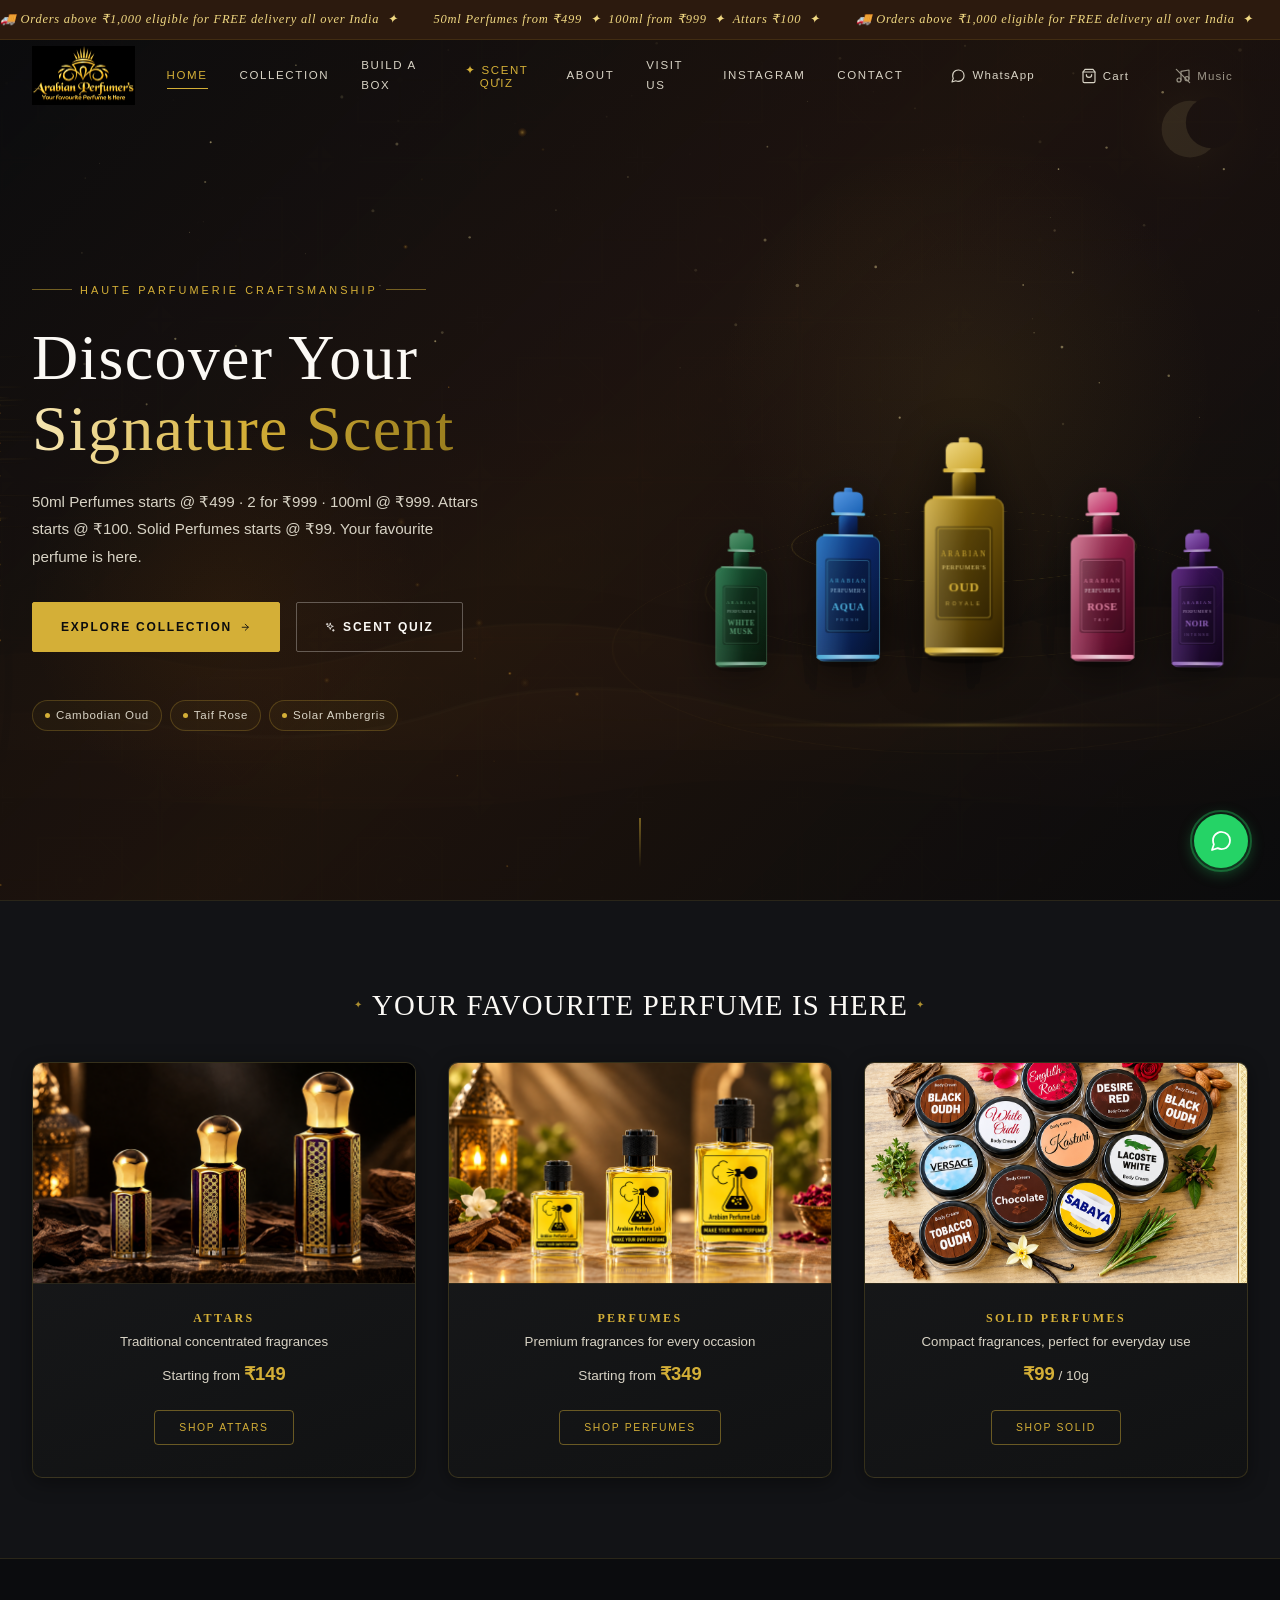
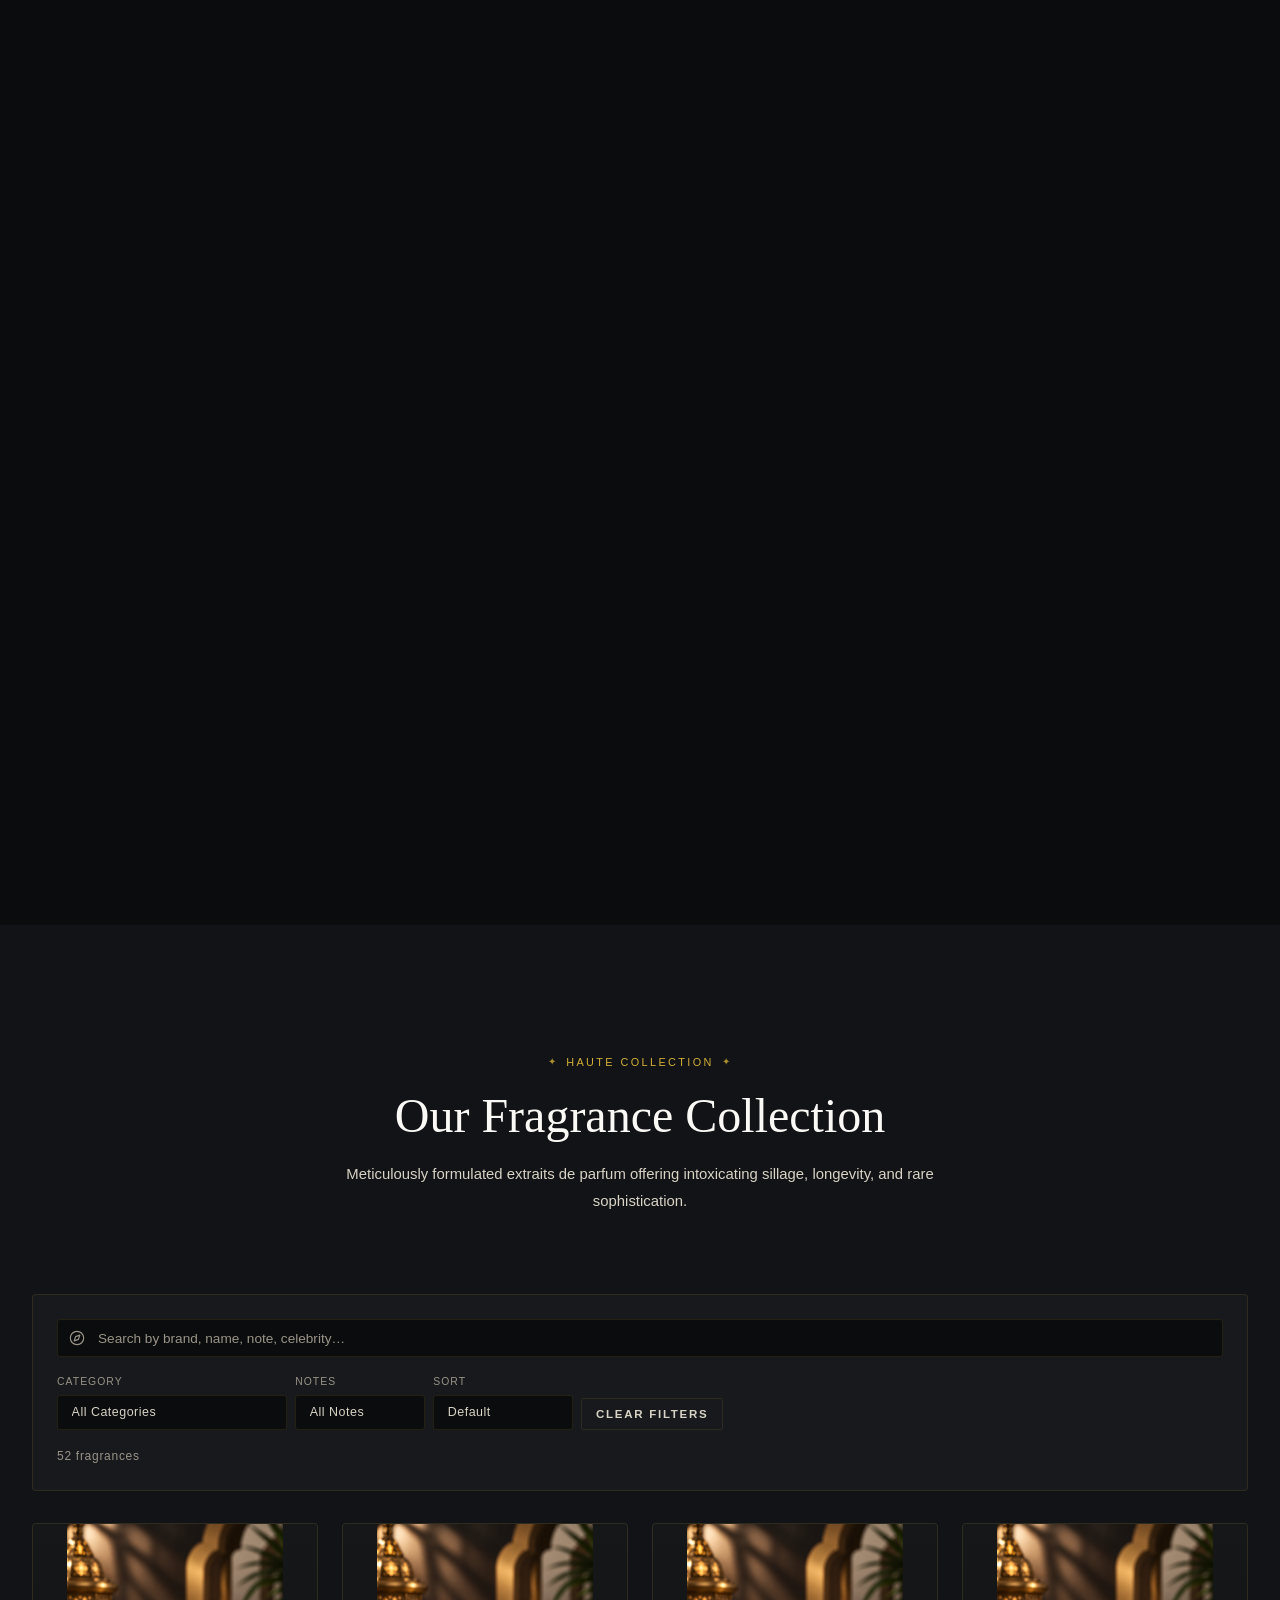
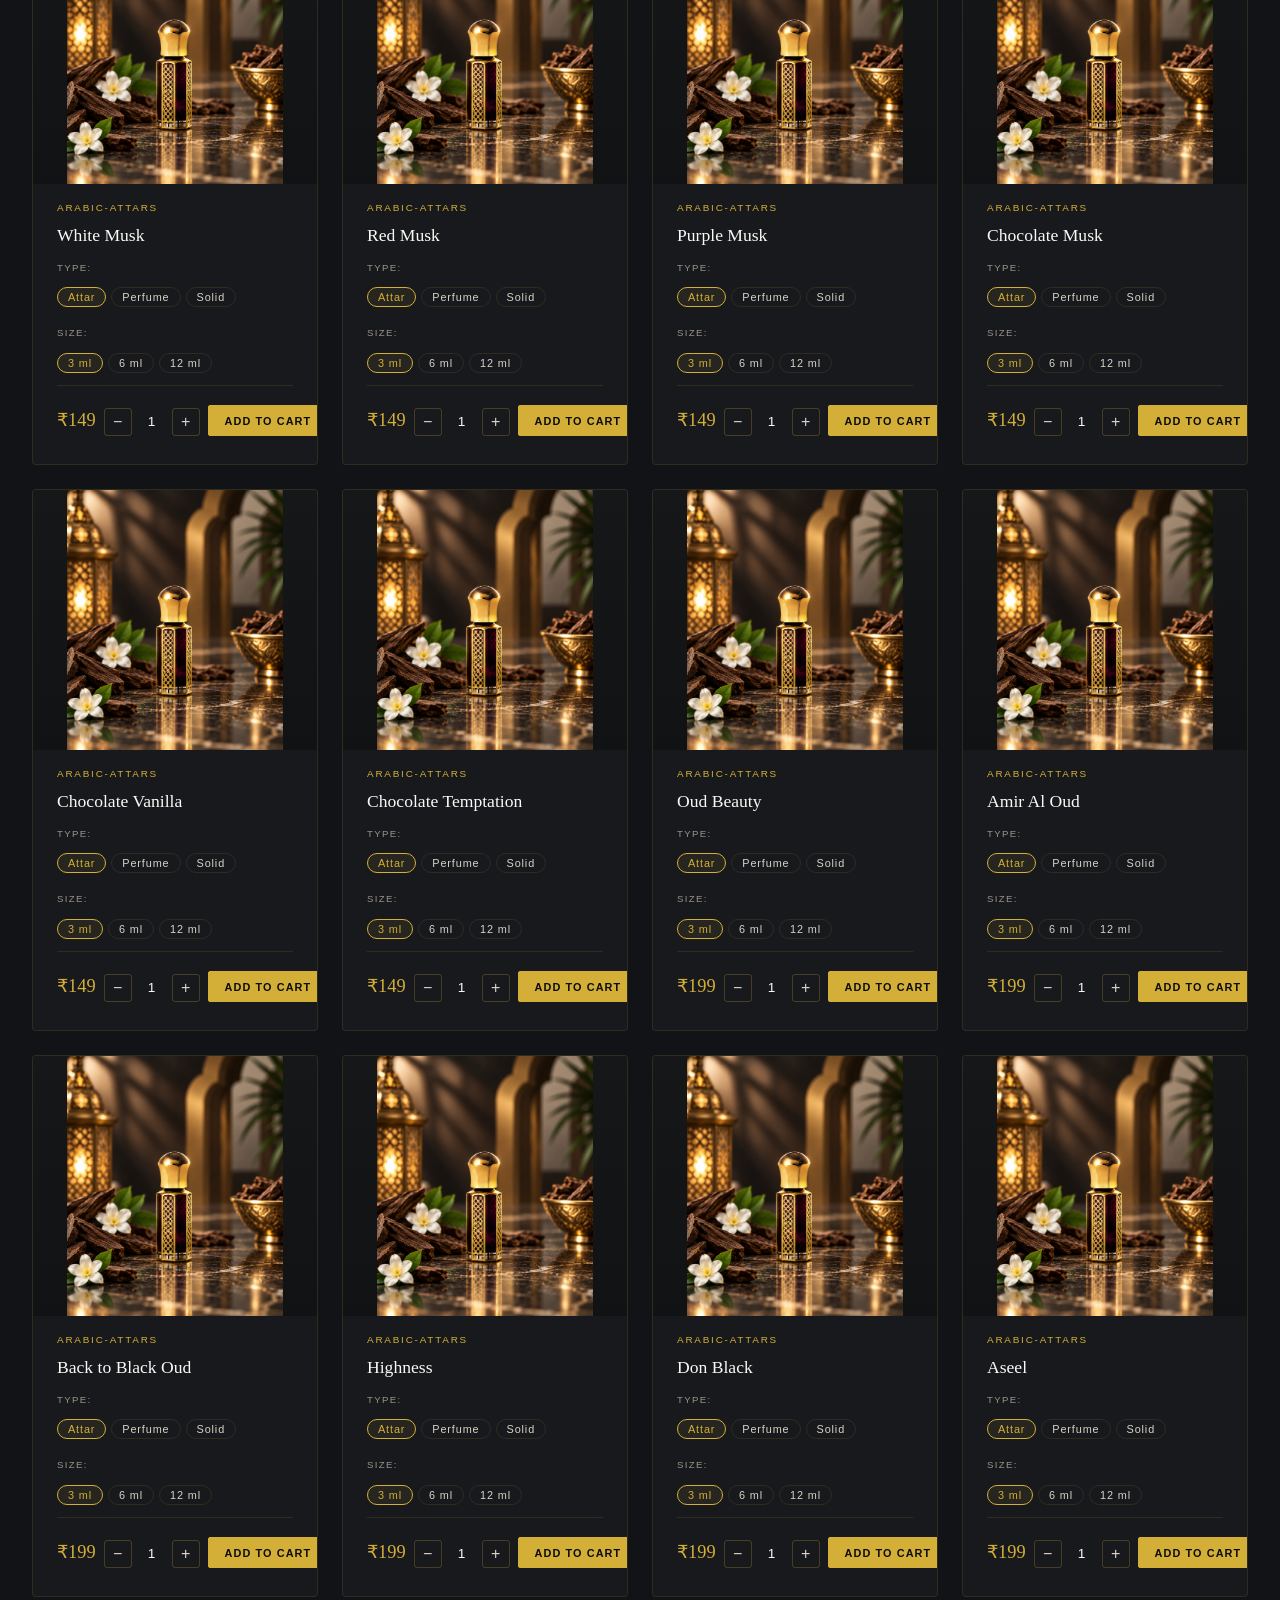
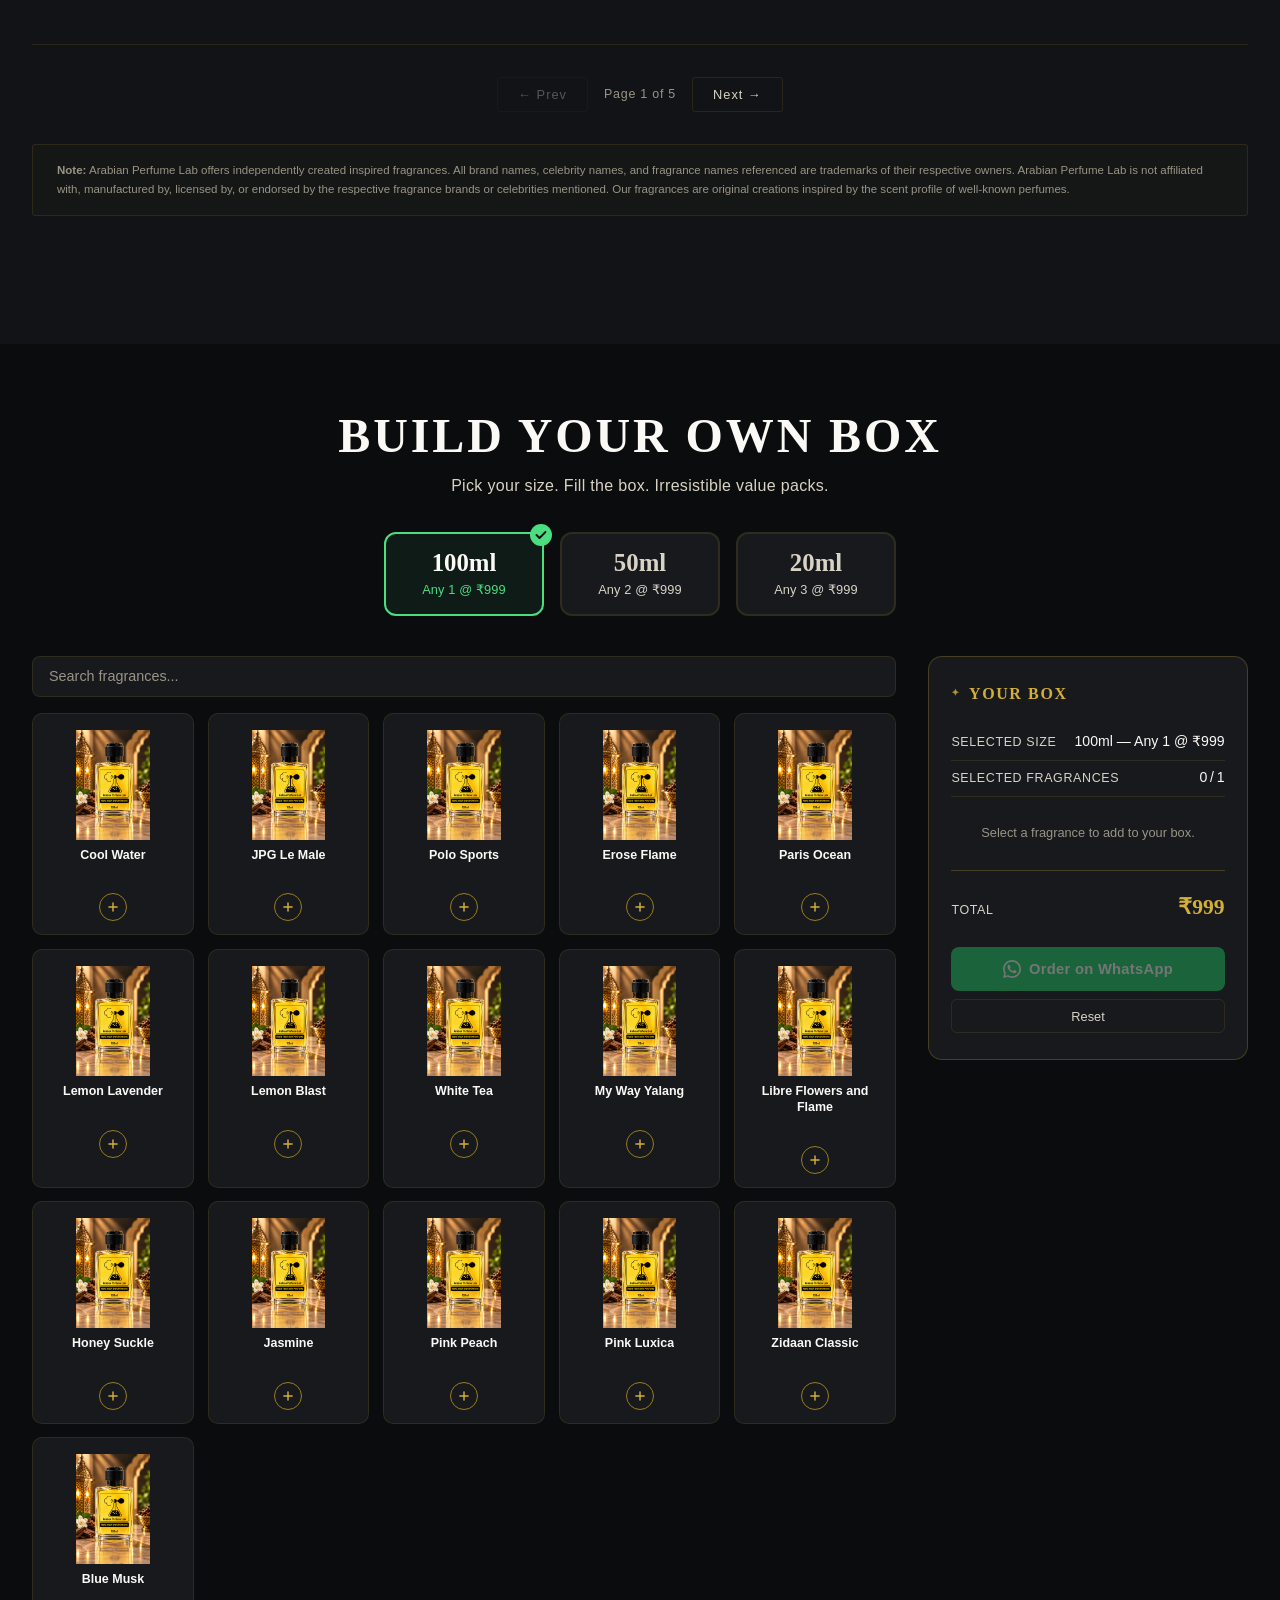
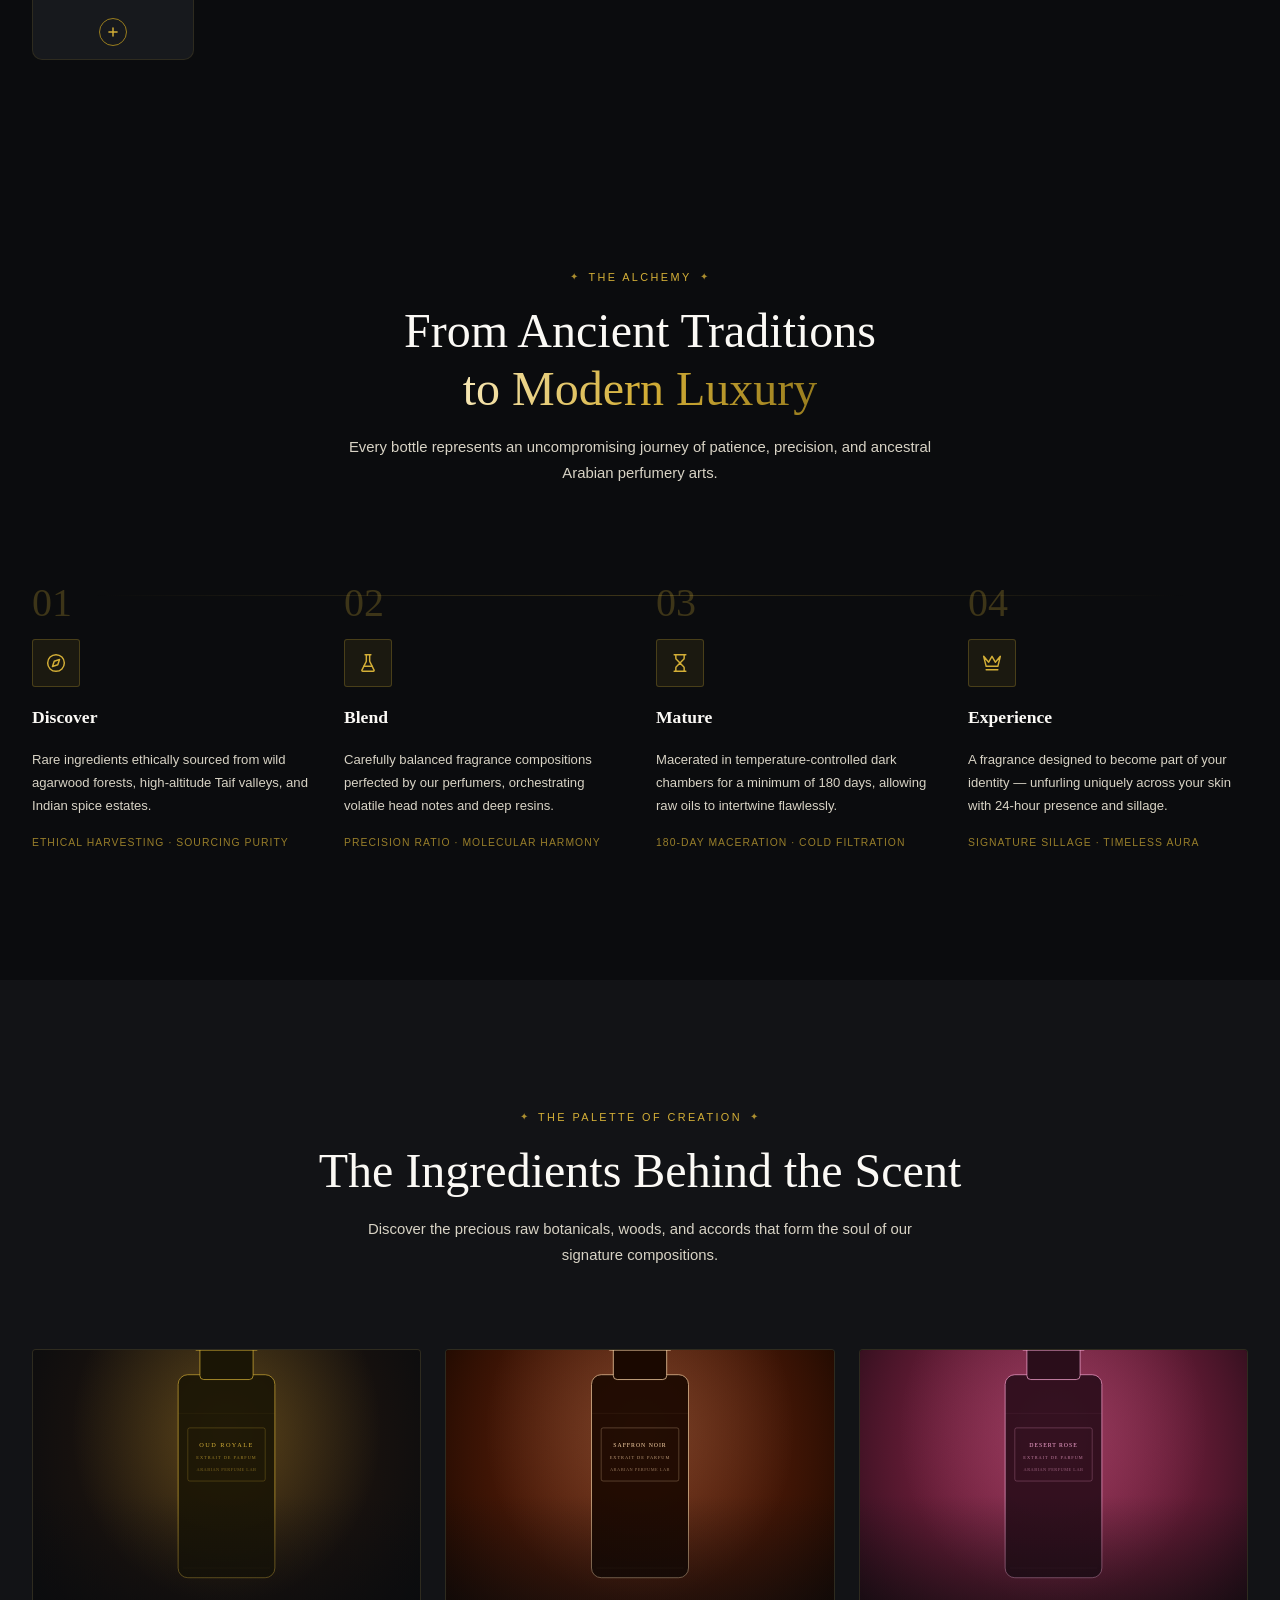
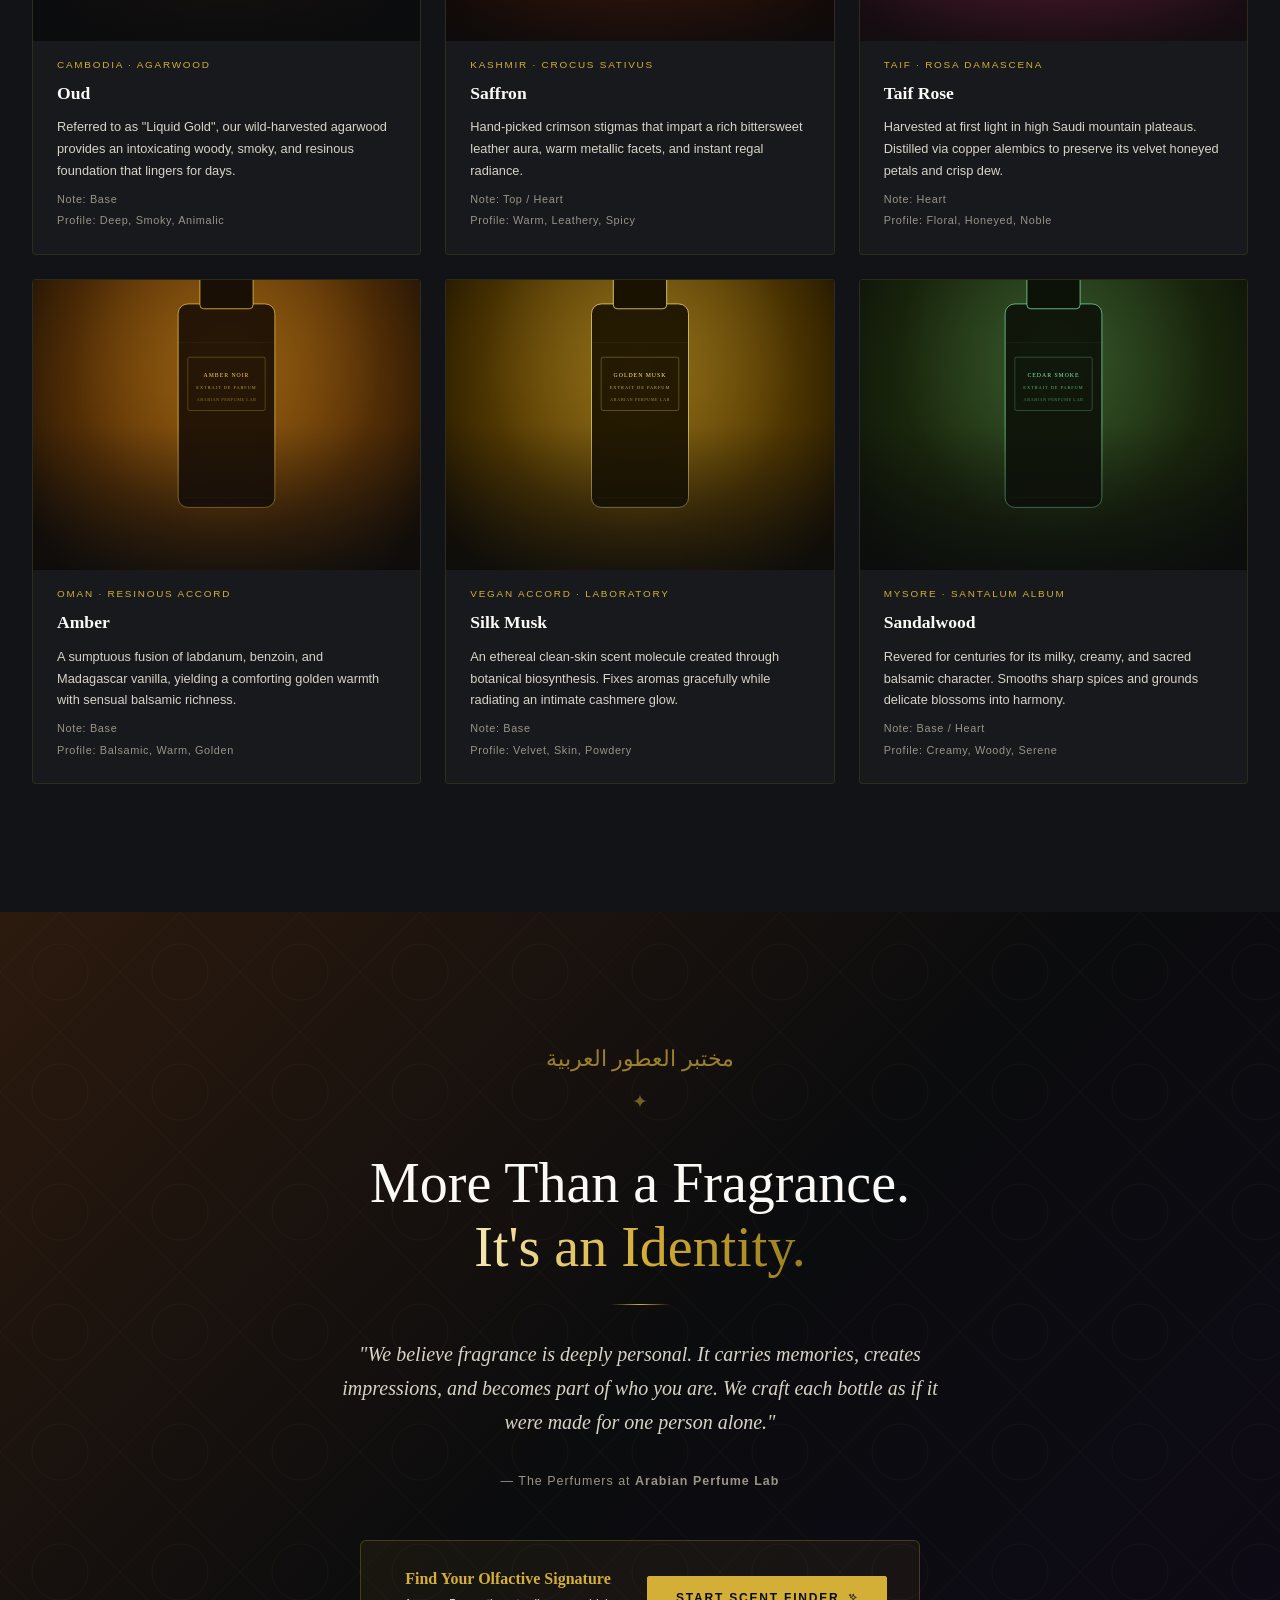
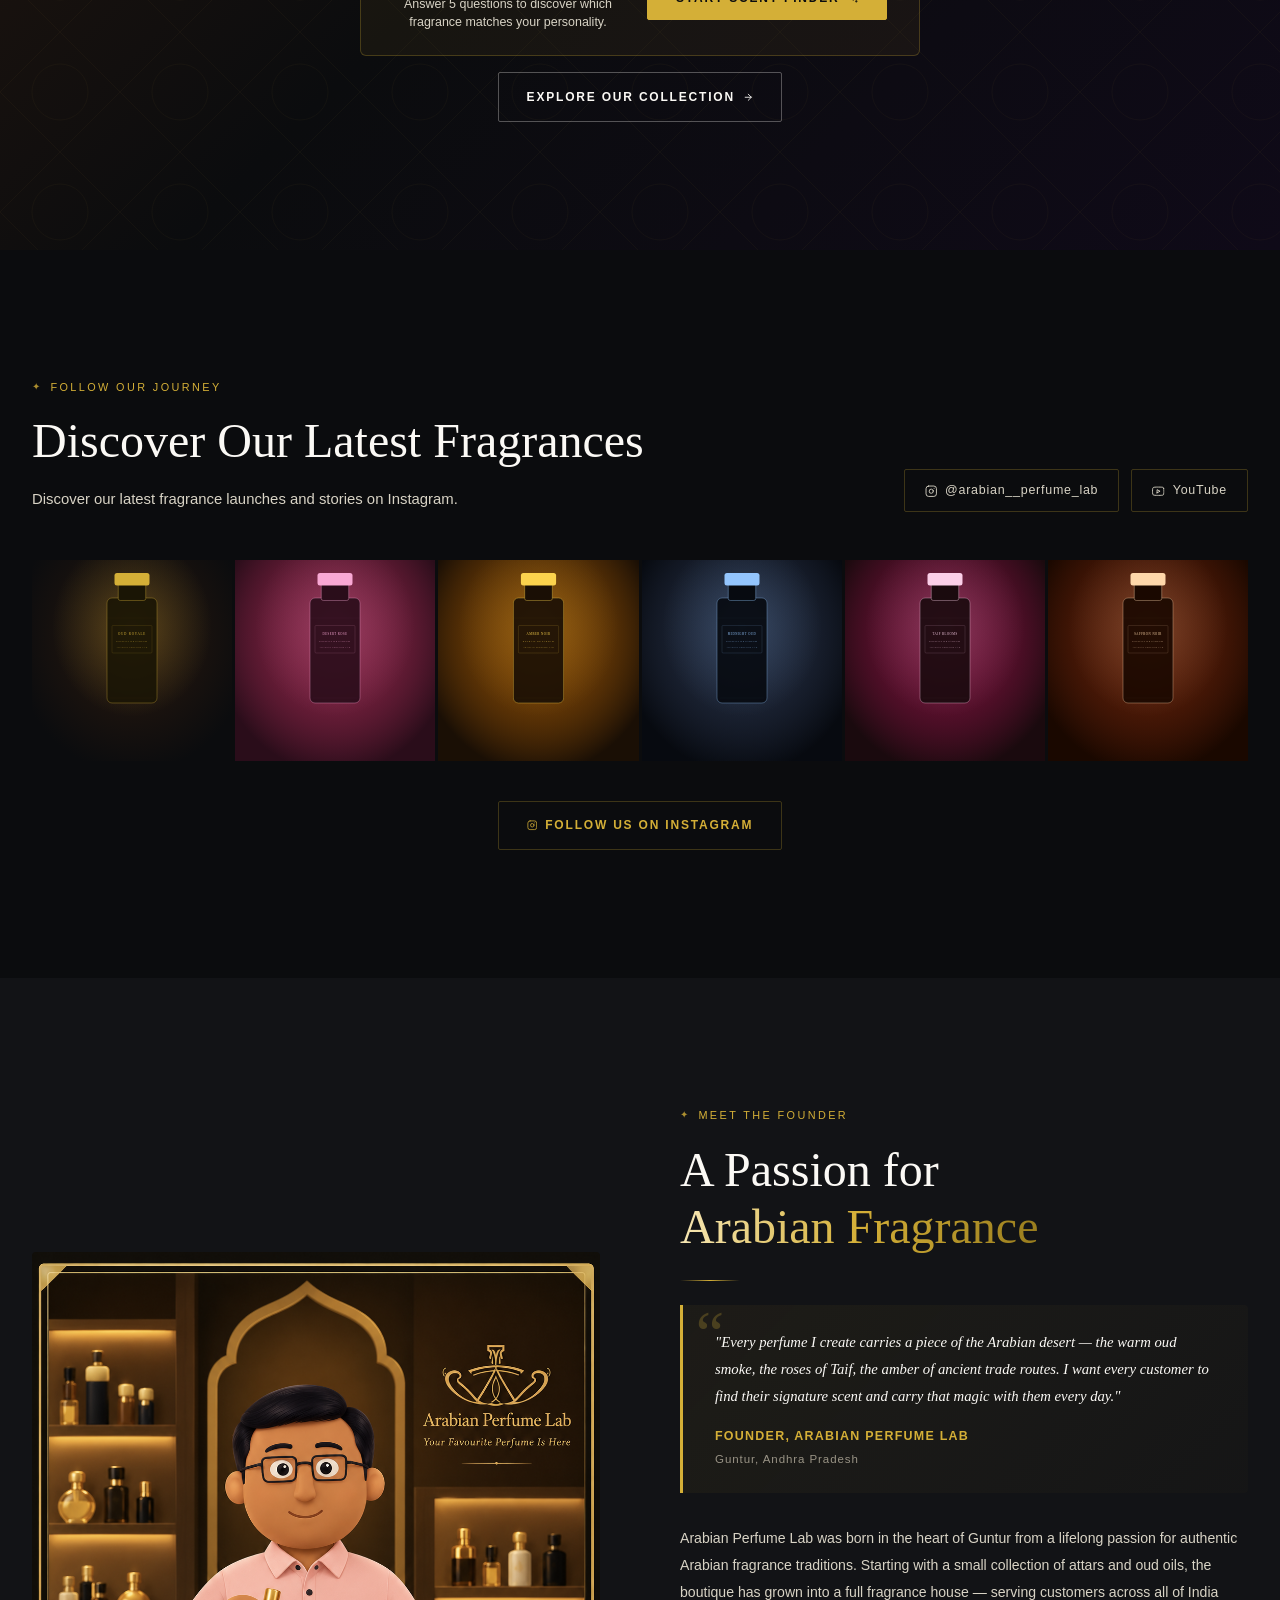
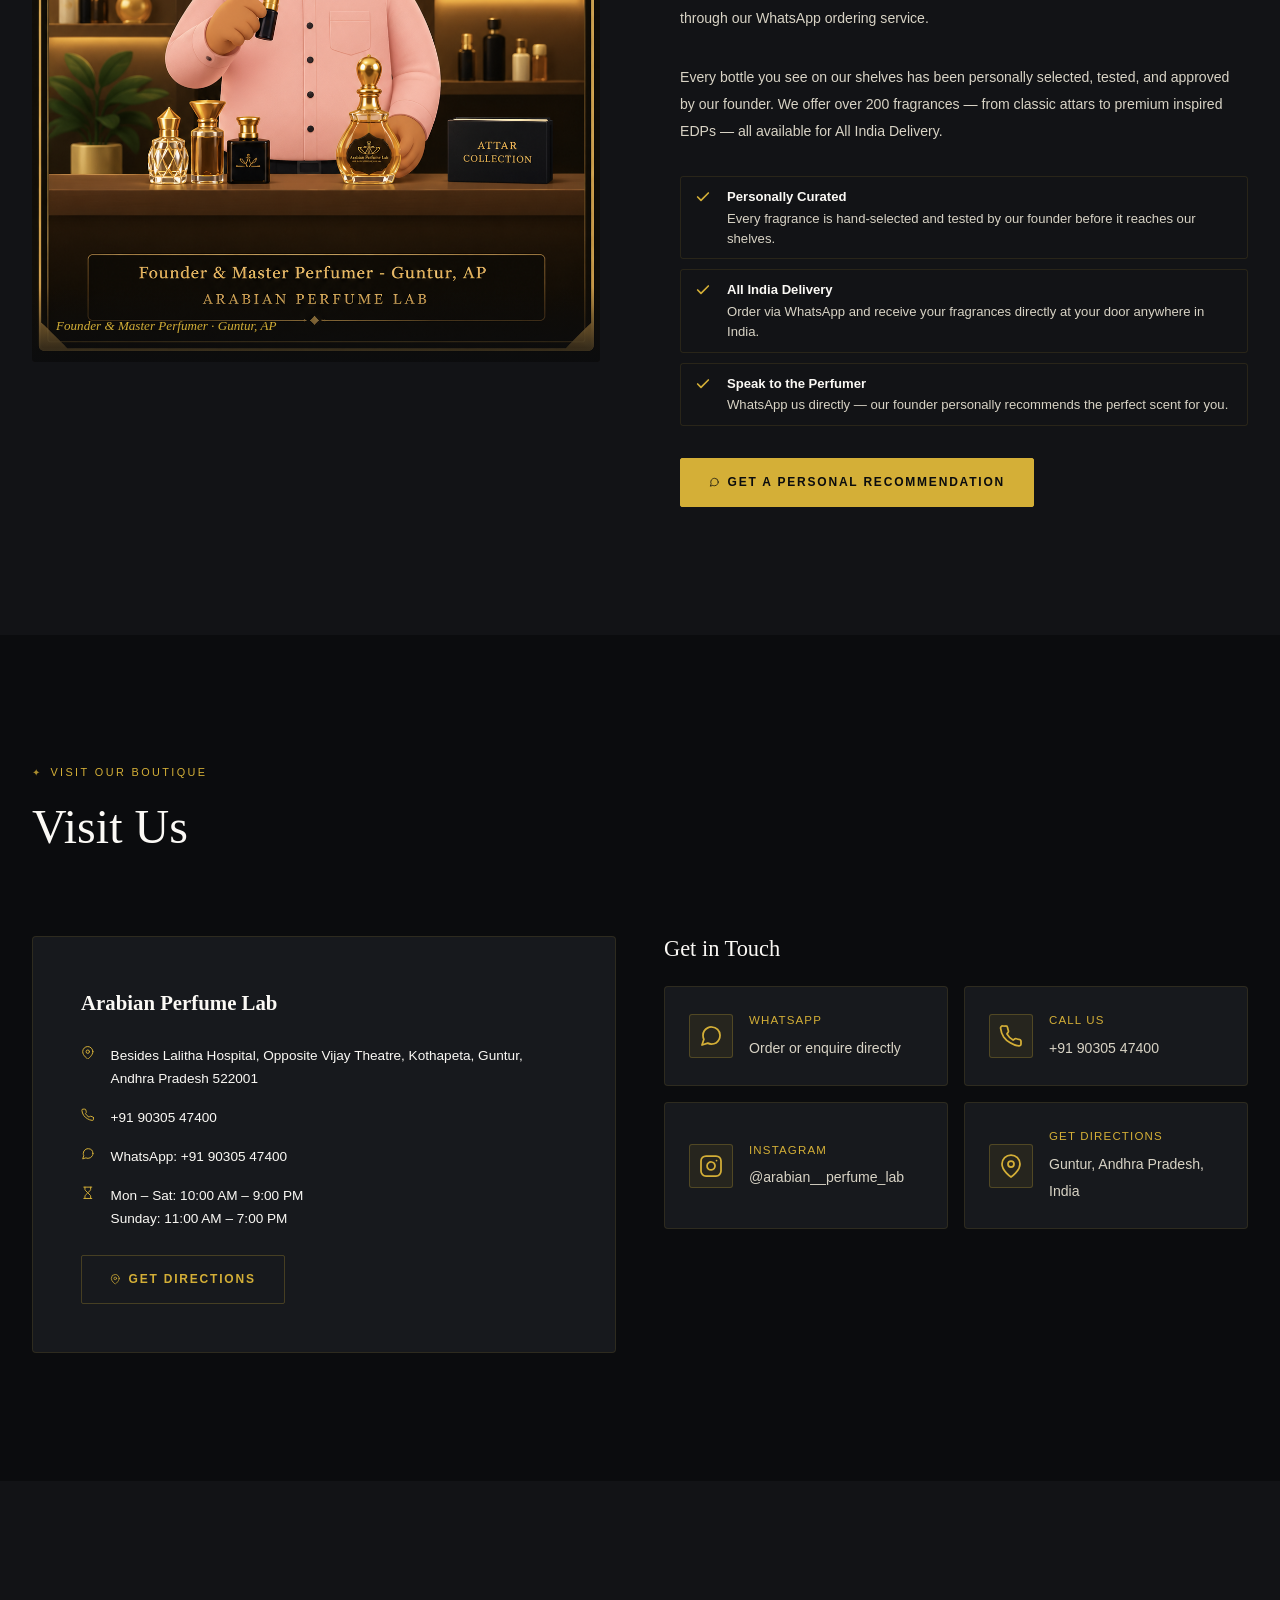
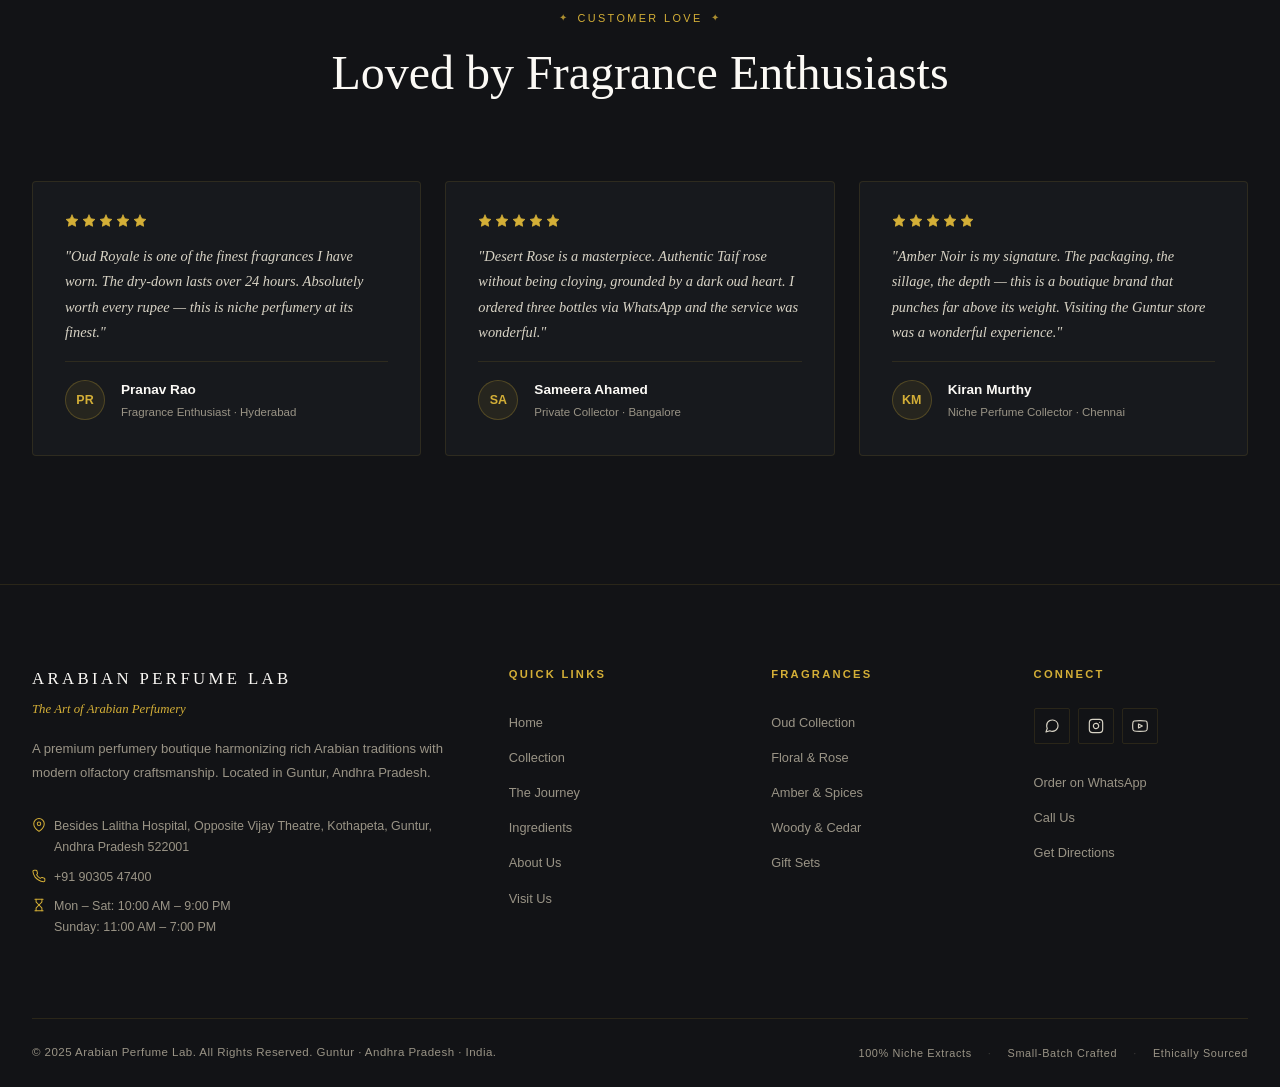
==== commit 48481367: "fix: remove empty Perfumes filter options from catalogue All 16 perfume-category products are now by" ====
--- a/index.html
+++ b/index.html
@@ -767,14 +767,6 @@
                 <option value="aquatic-attars">Aquatic Attars</option>
                 <option value="french-arabic-mix-attars">French &amp; Arabic Mix Attars</option>
               </optgroup>
-              <optgroup label="── Perfumes ────────────">
-                <option value="perfumes">Perfumes (All)</option>
-                <option value="french-perfumes">French Perfumes</option>
-                <option value="arabic-perfumes">Arabic Perfumes</option>
-                <option value="floral-perfumes">Floral Perfumes</option>
-                <option value="fruity-perfumes">Fruity Perfumes</option>
-                <option value="aquatic-perfumes">Aquatic Perfumes</option>
-              </optgroup>
               <optgroup label="── Body Care ───────────">
                 <option value="body-creams-solid-perfumes">Body Creams / Solid Perfumes</option>
               </optgroup>
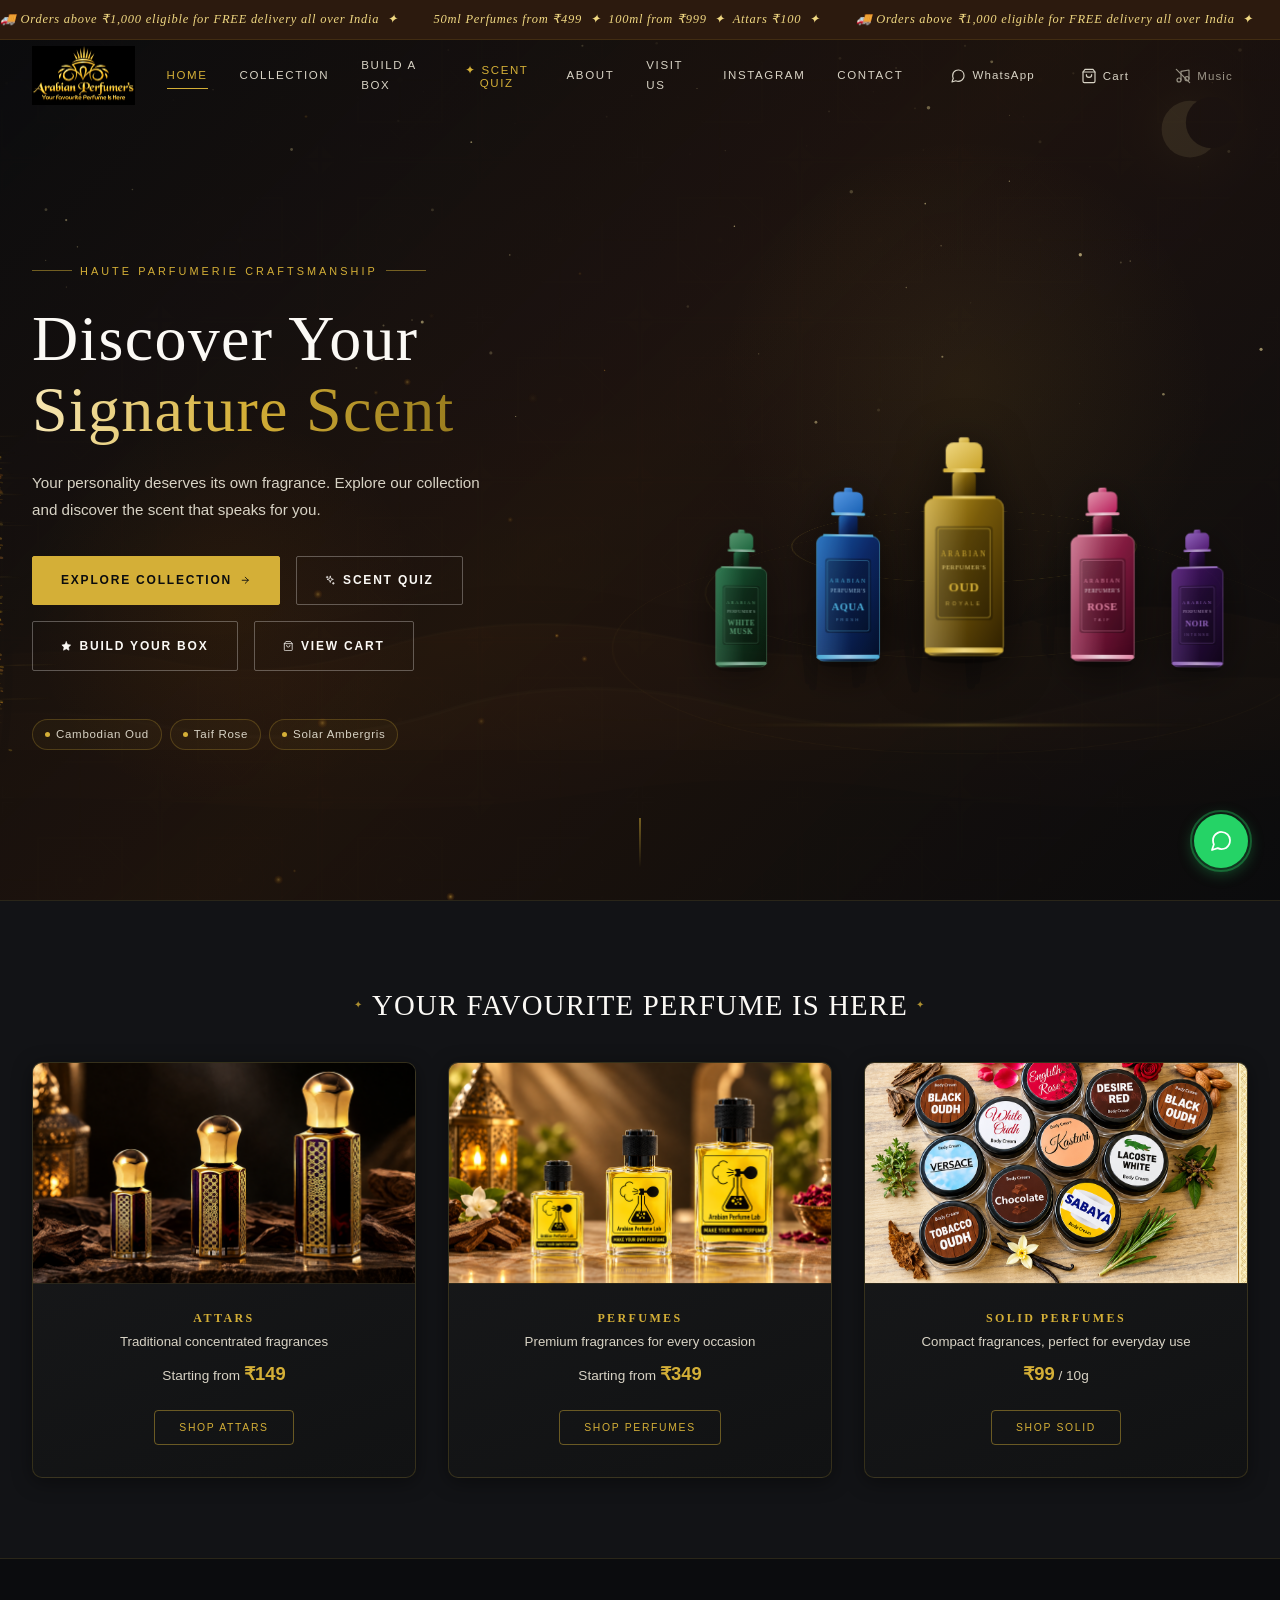
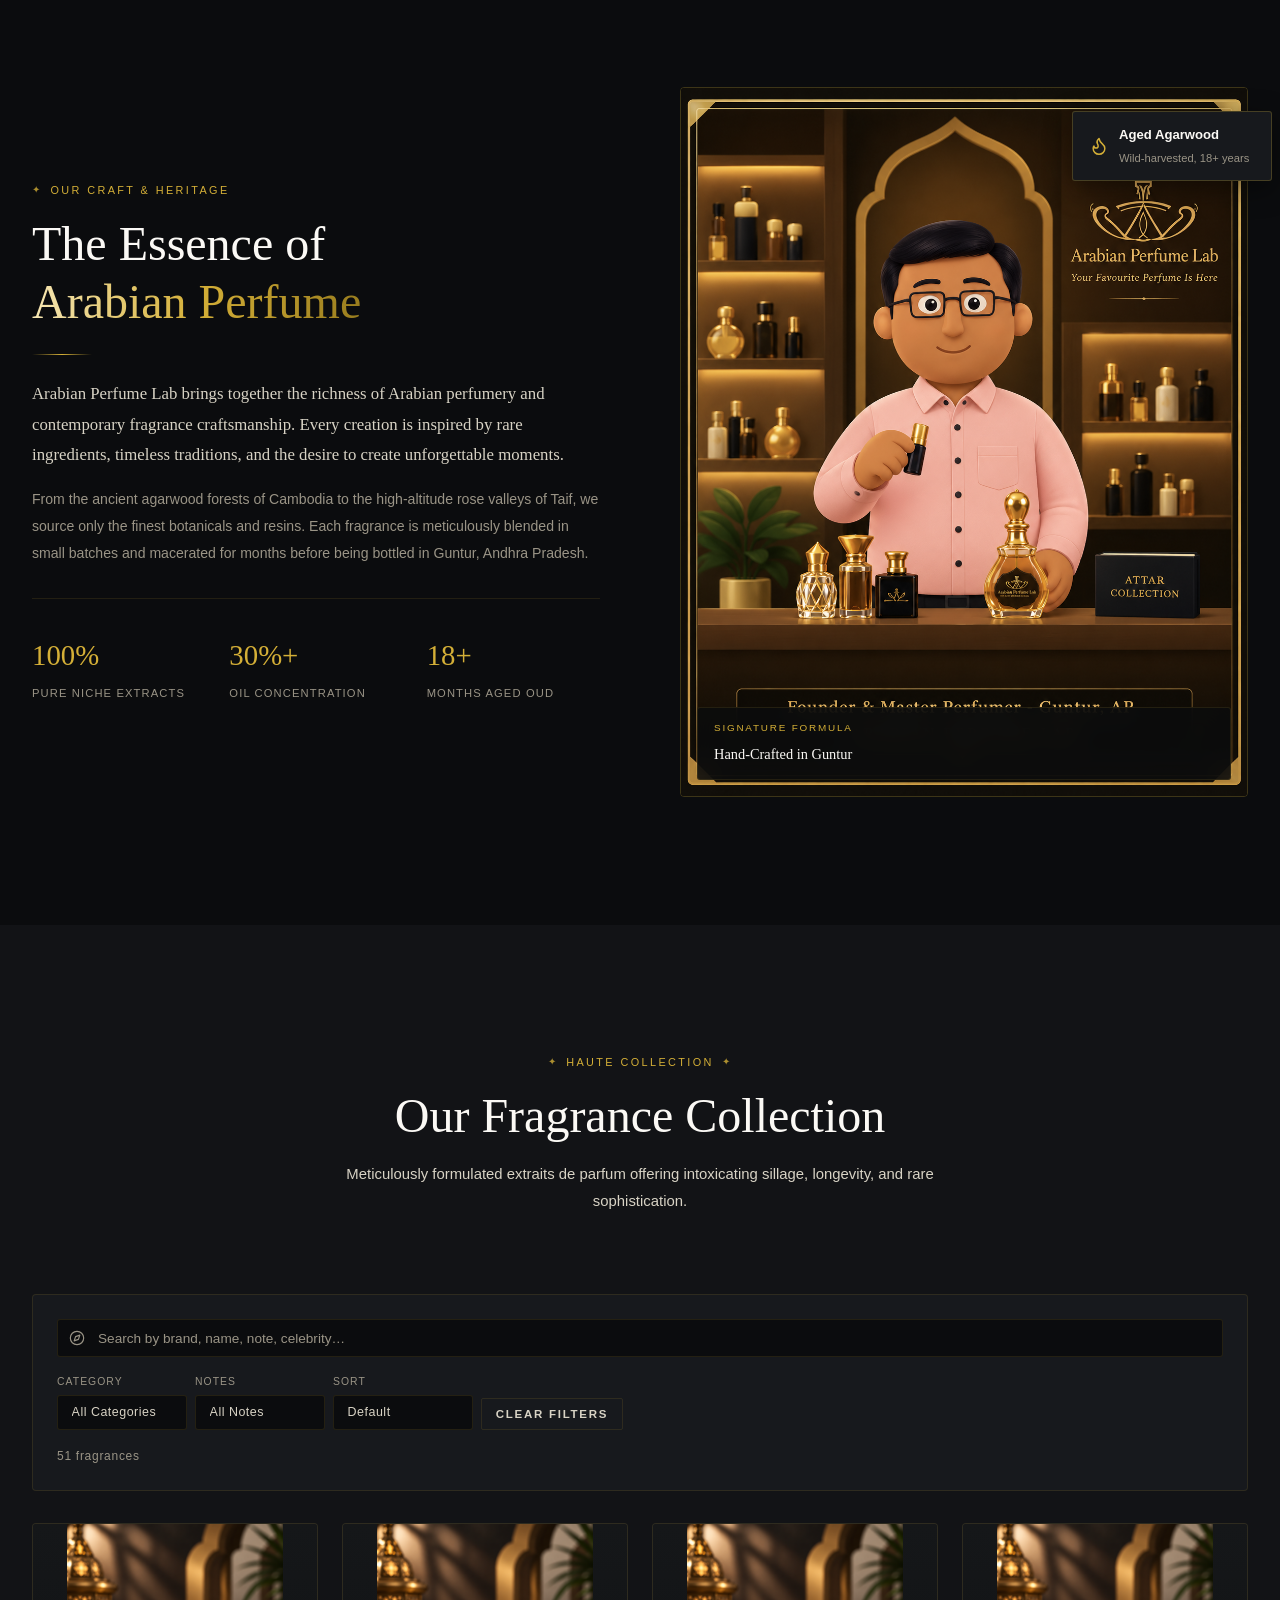
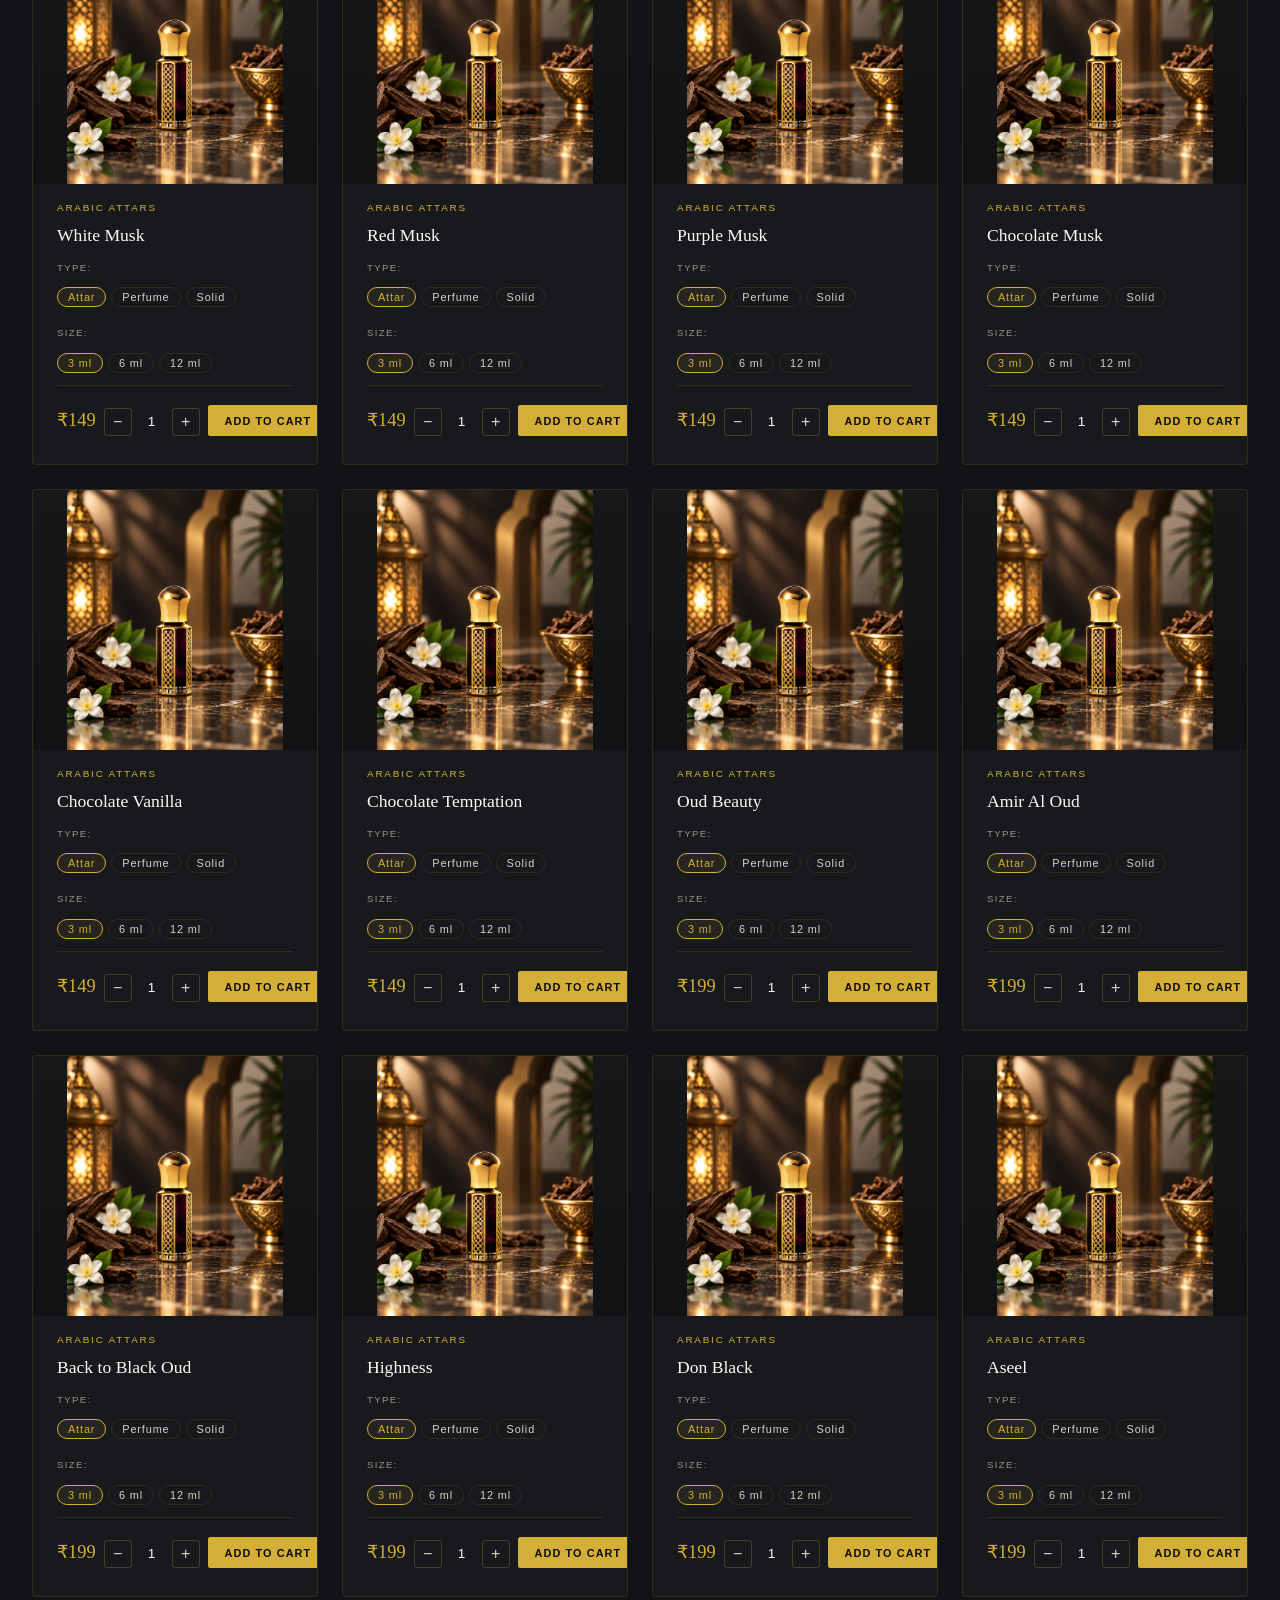
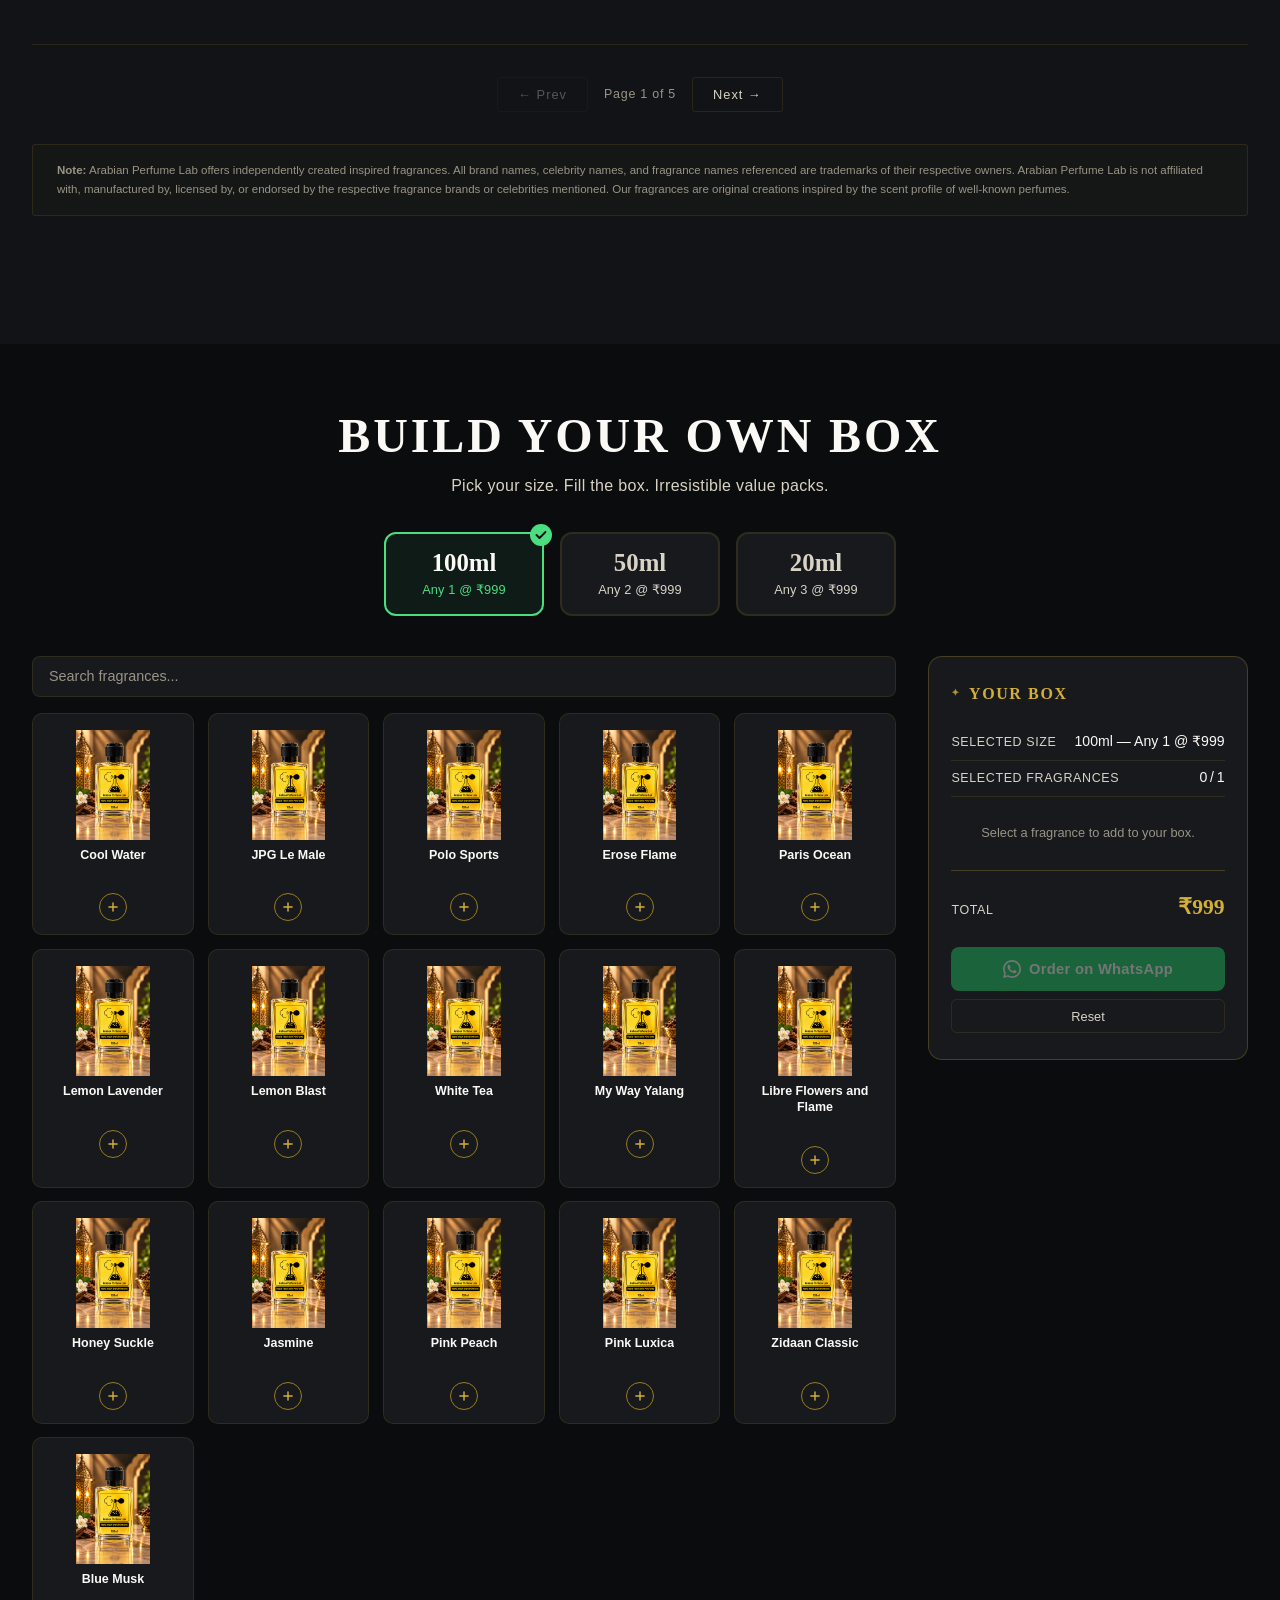
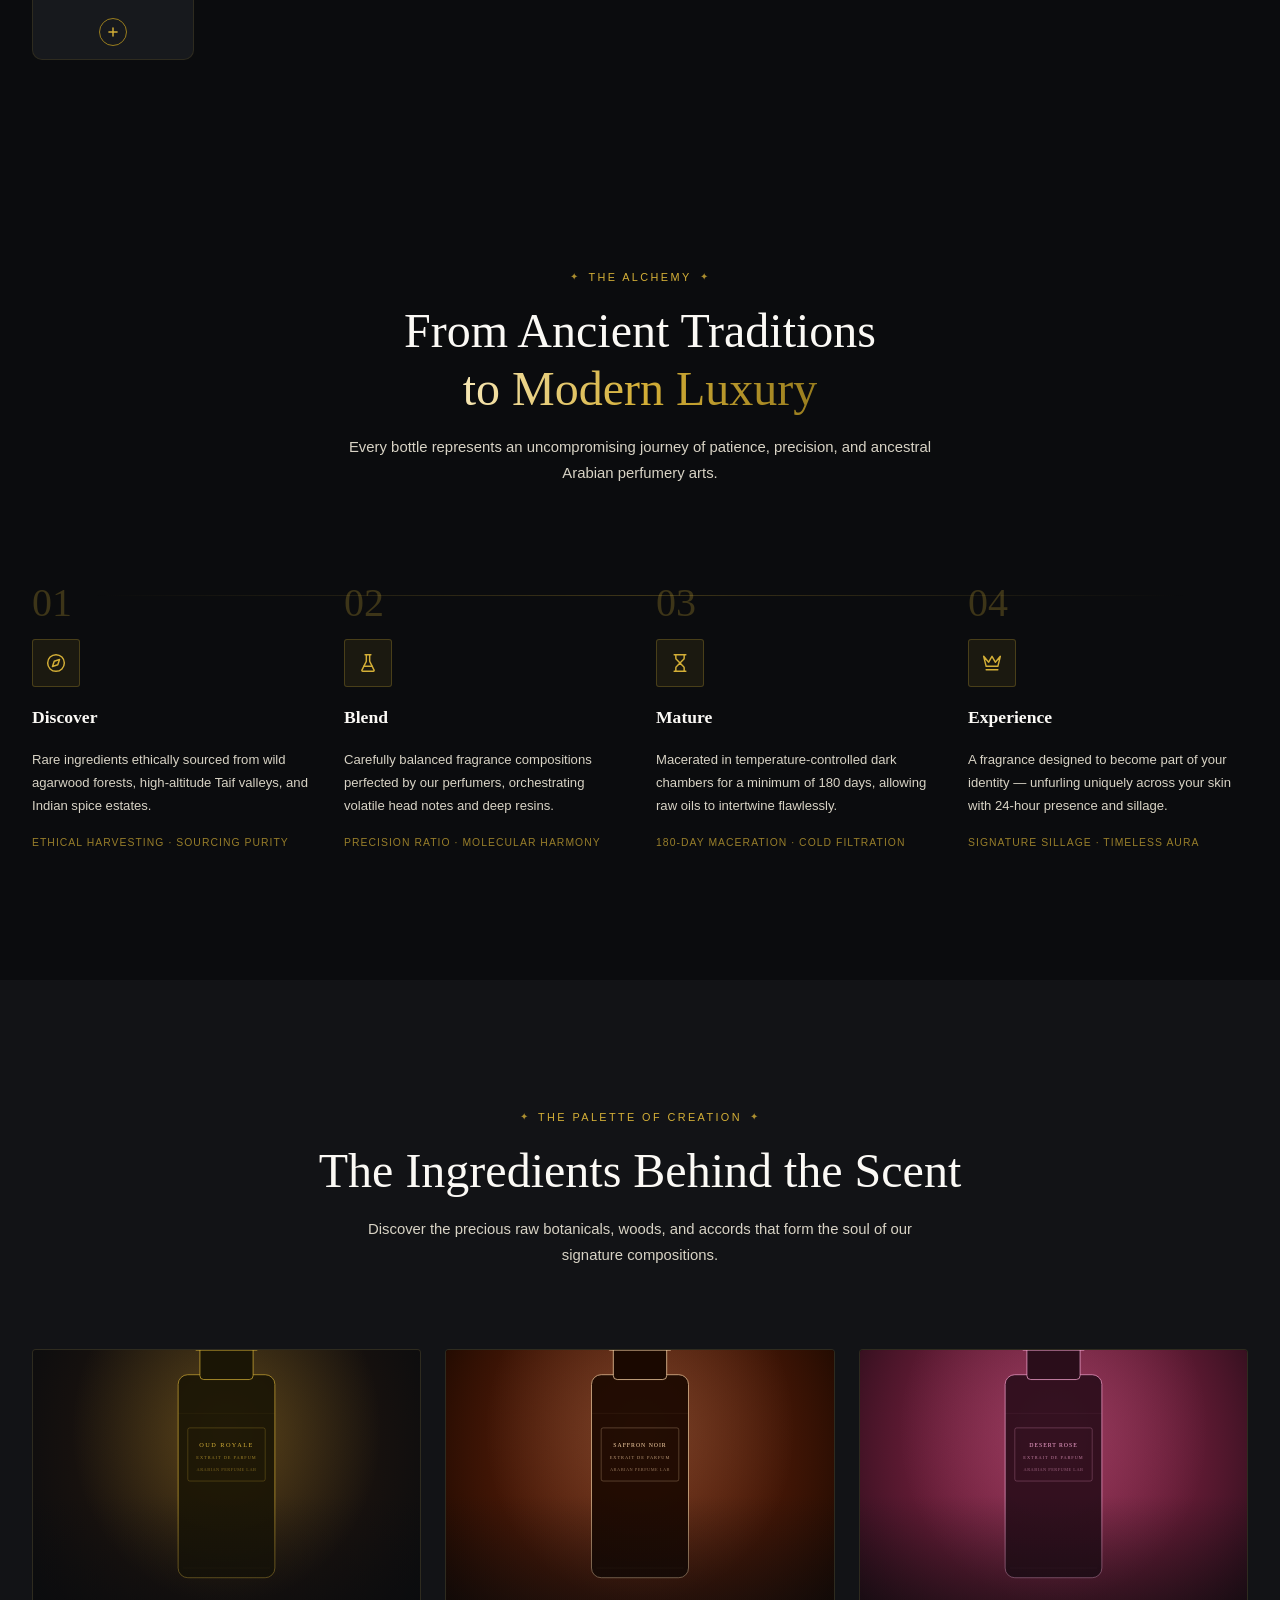
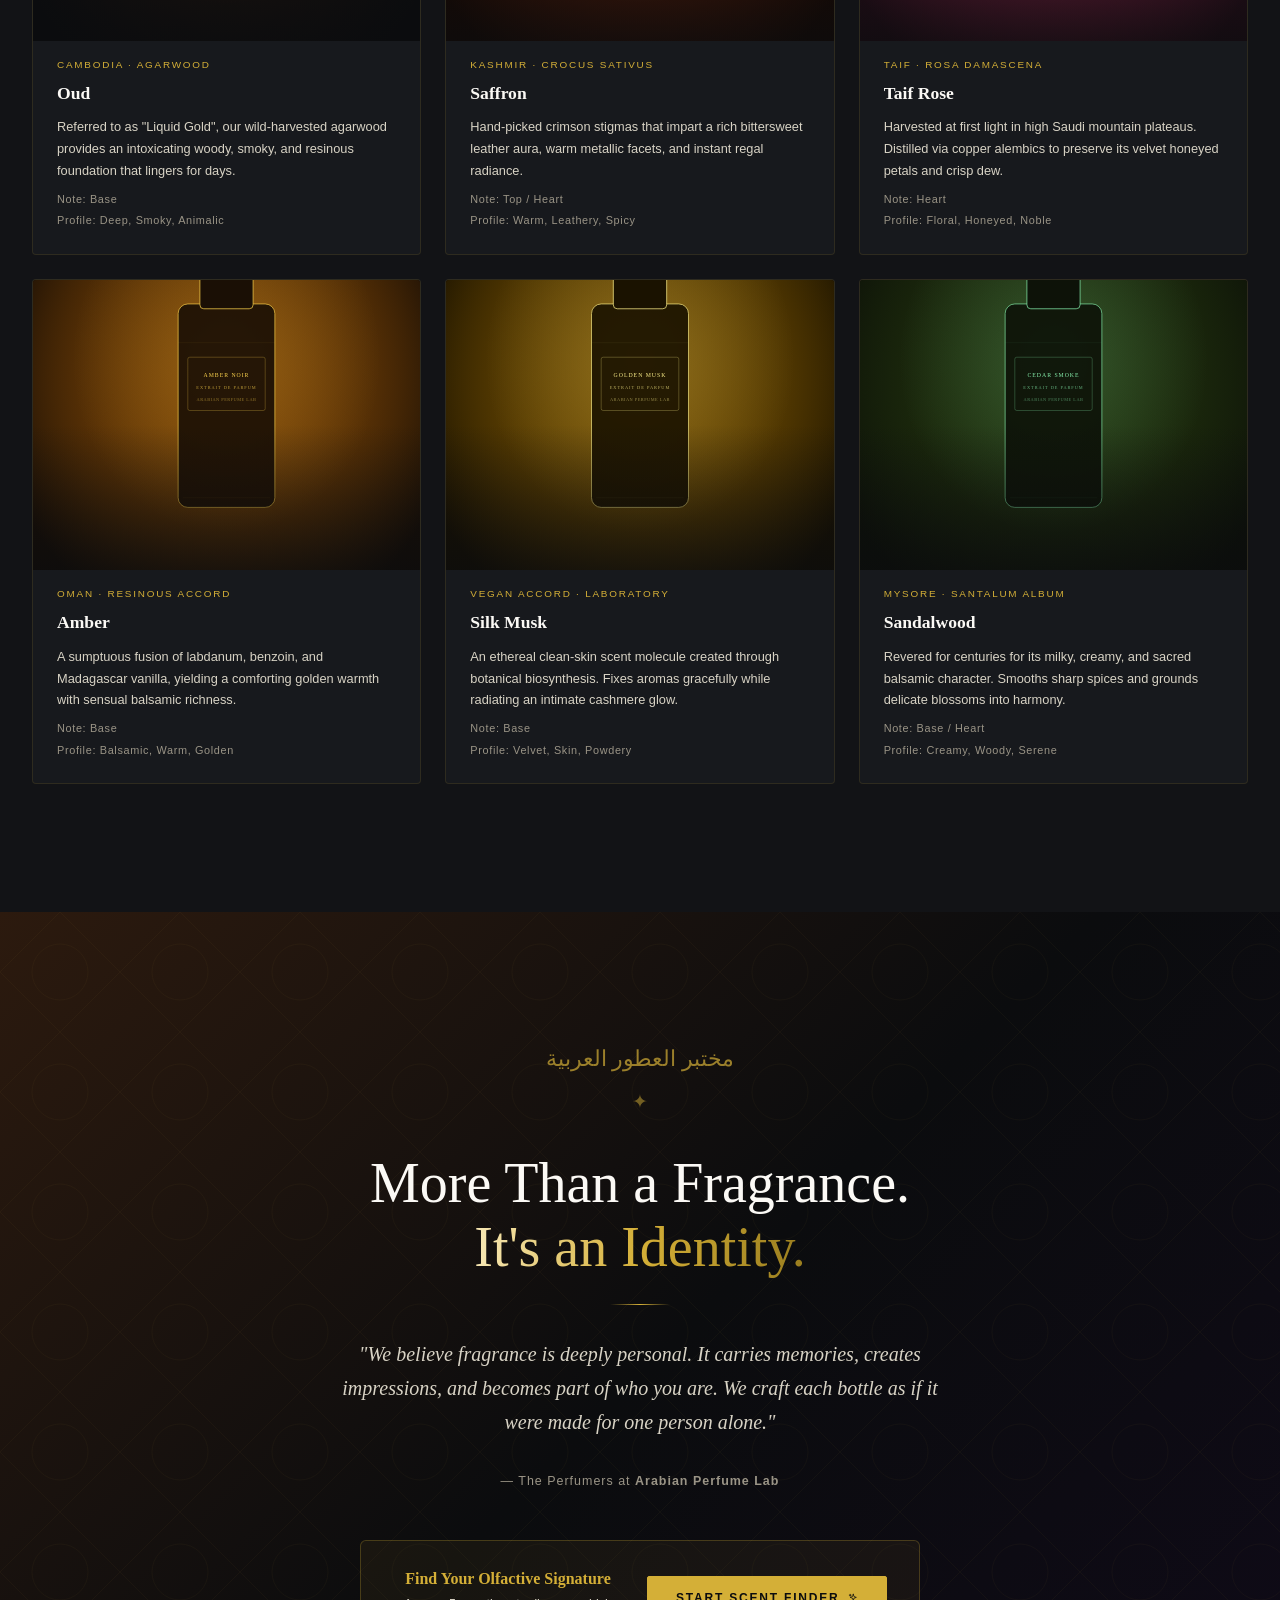
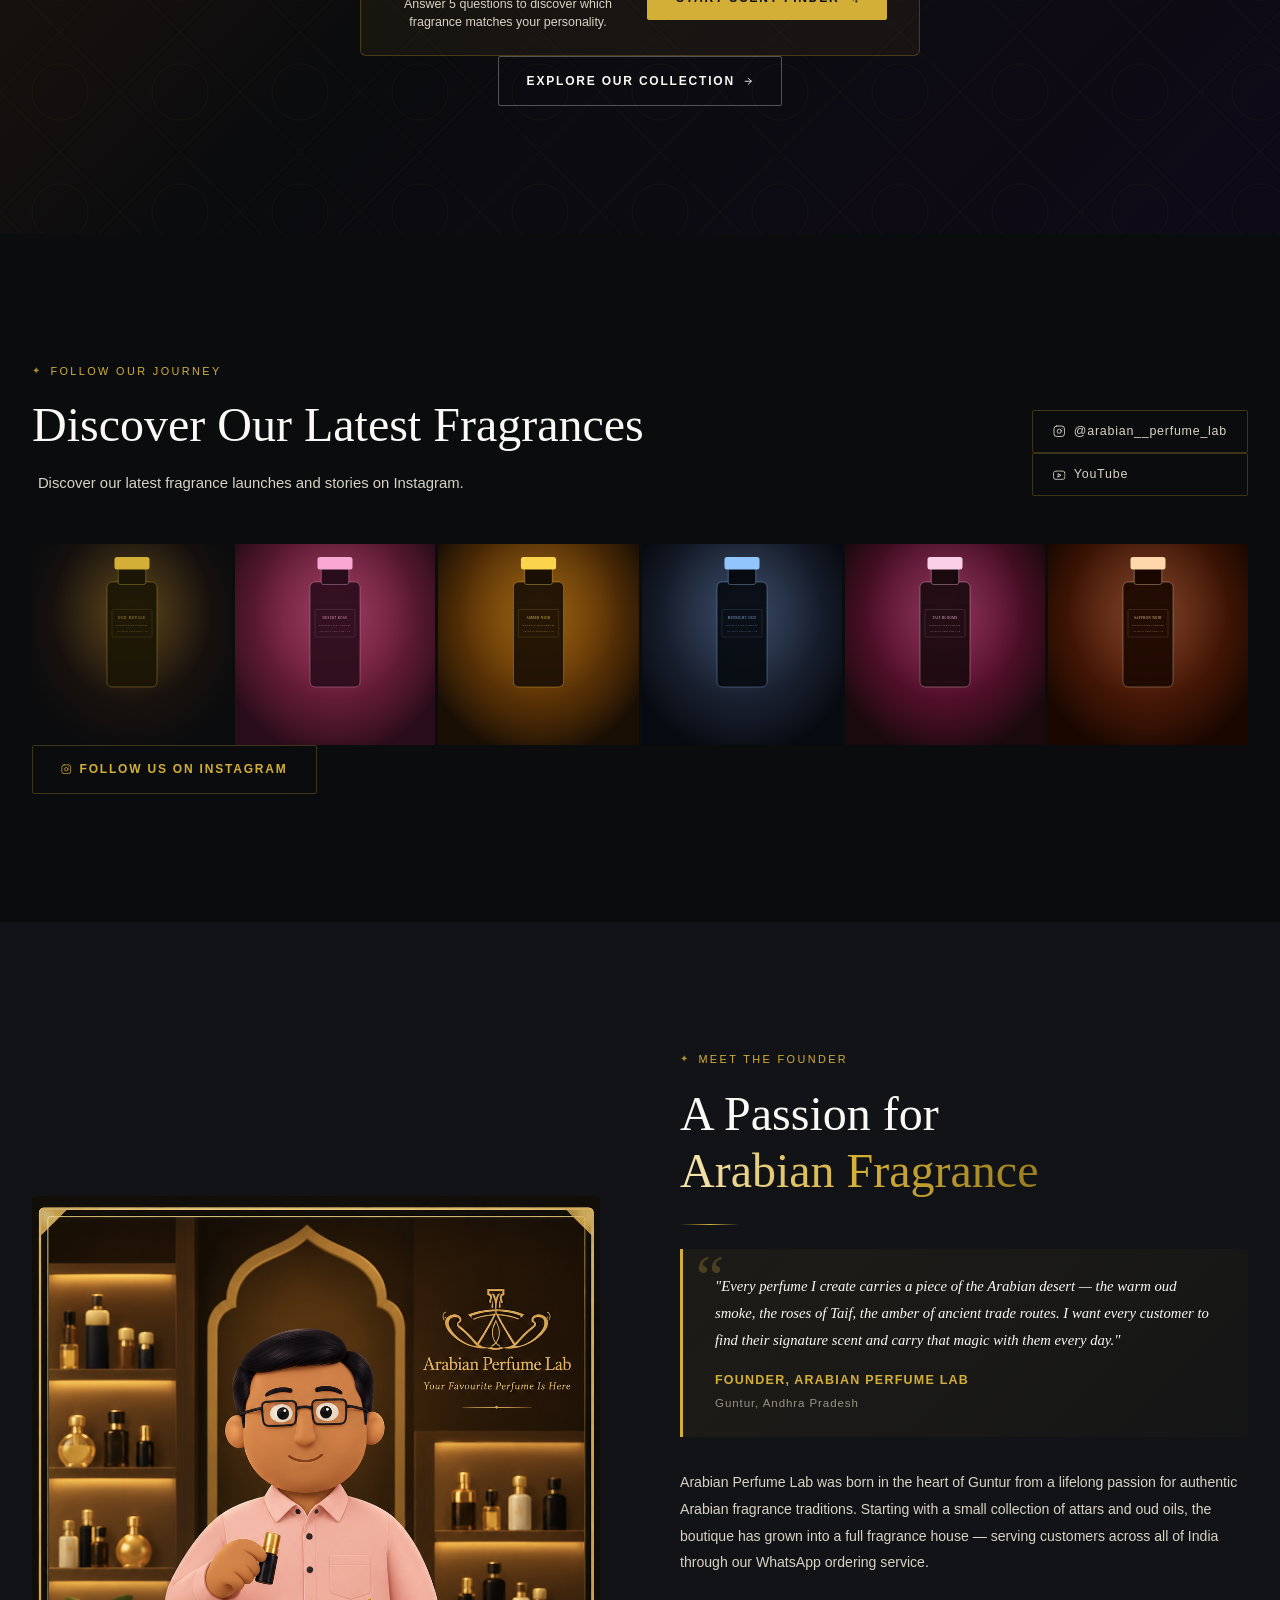
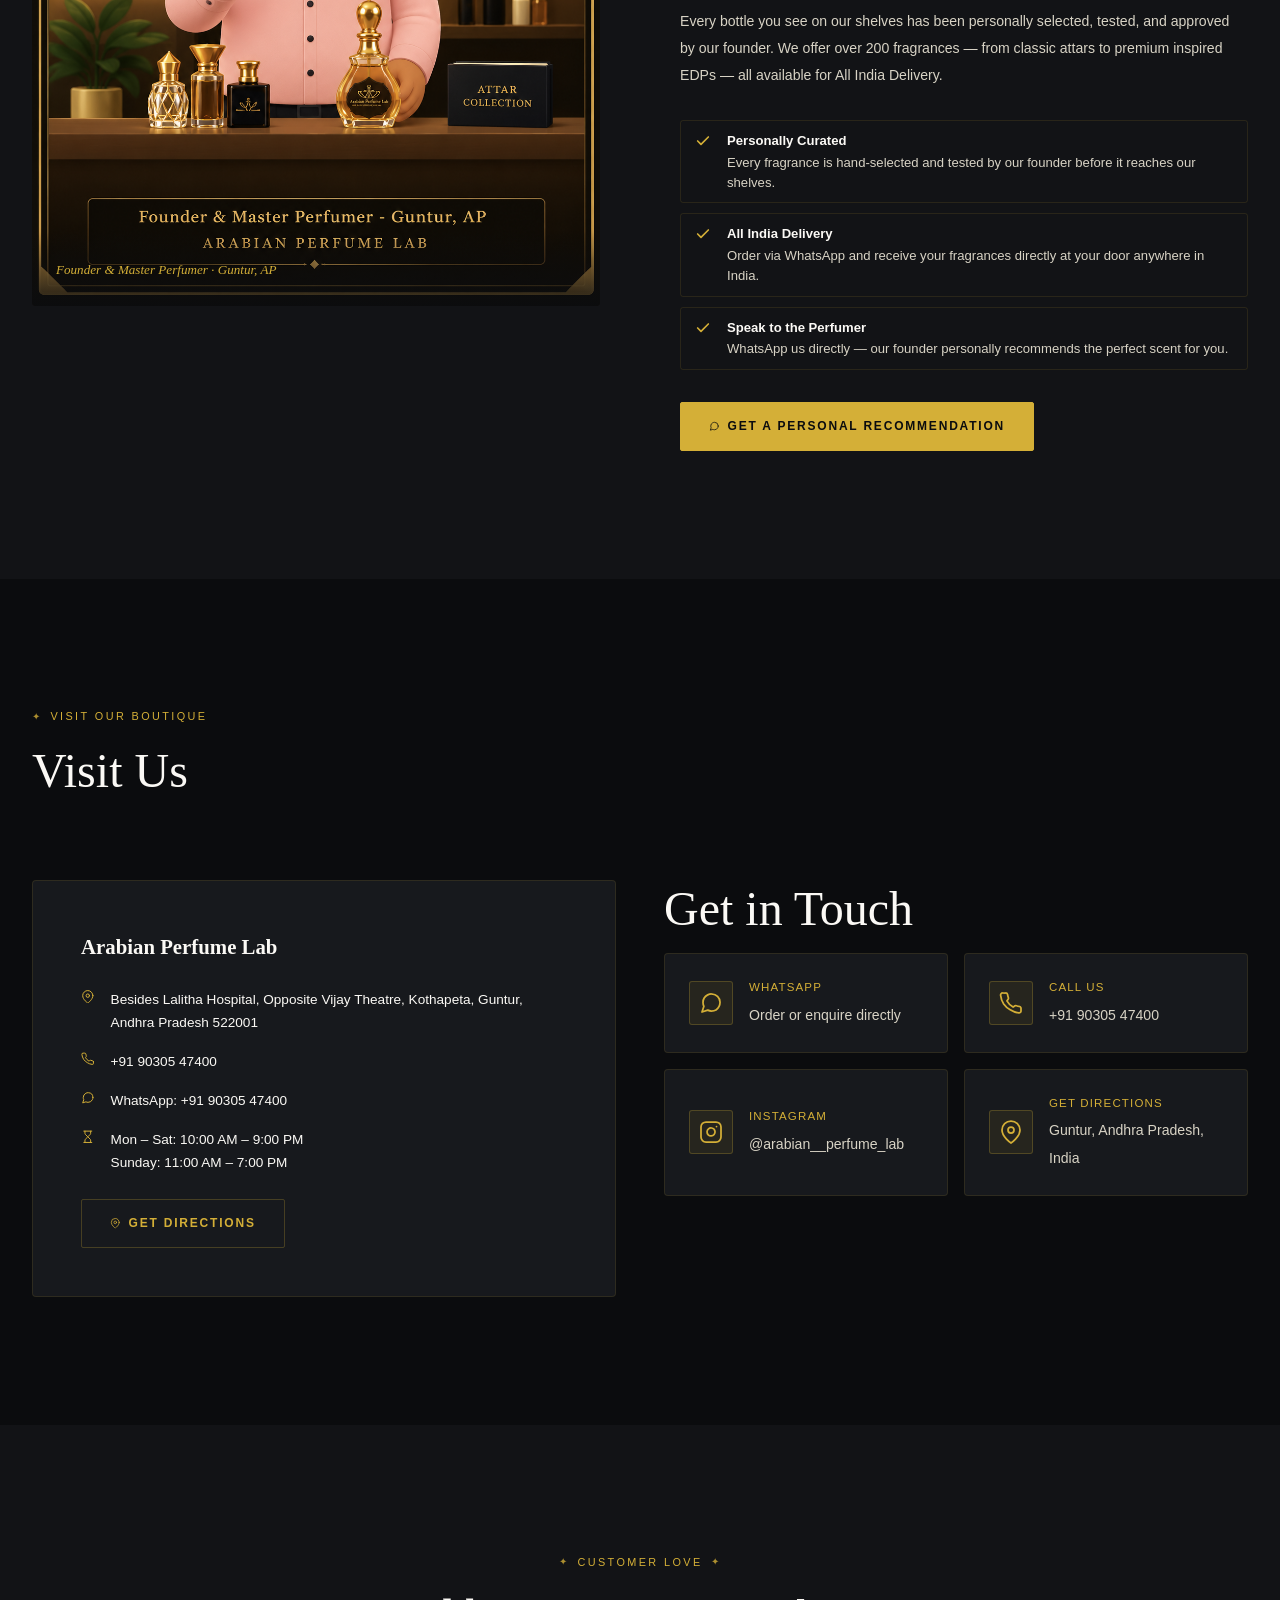
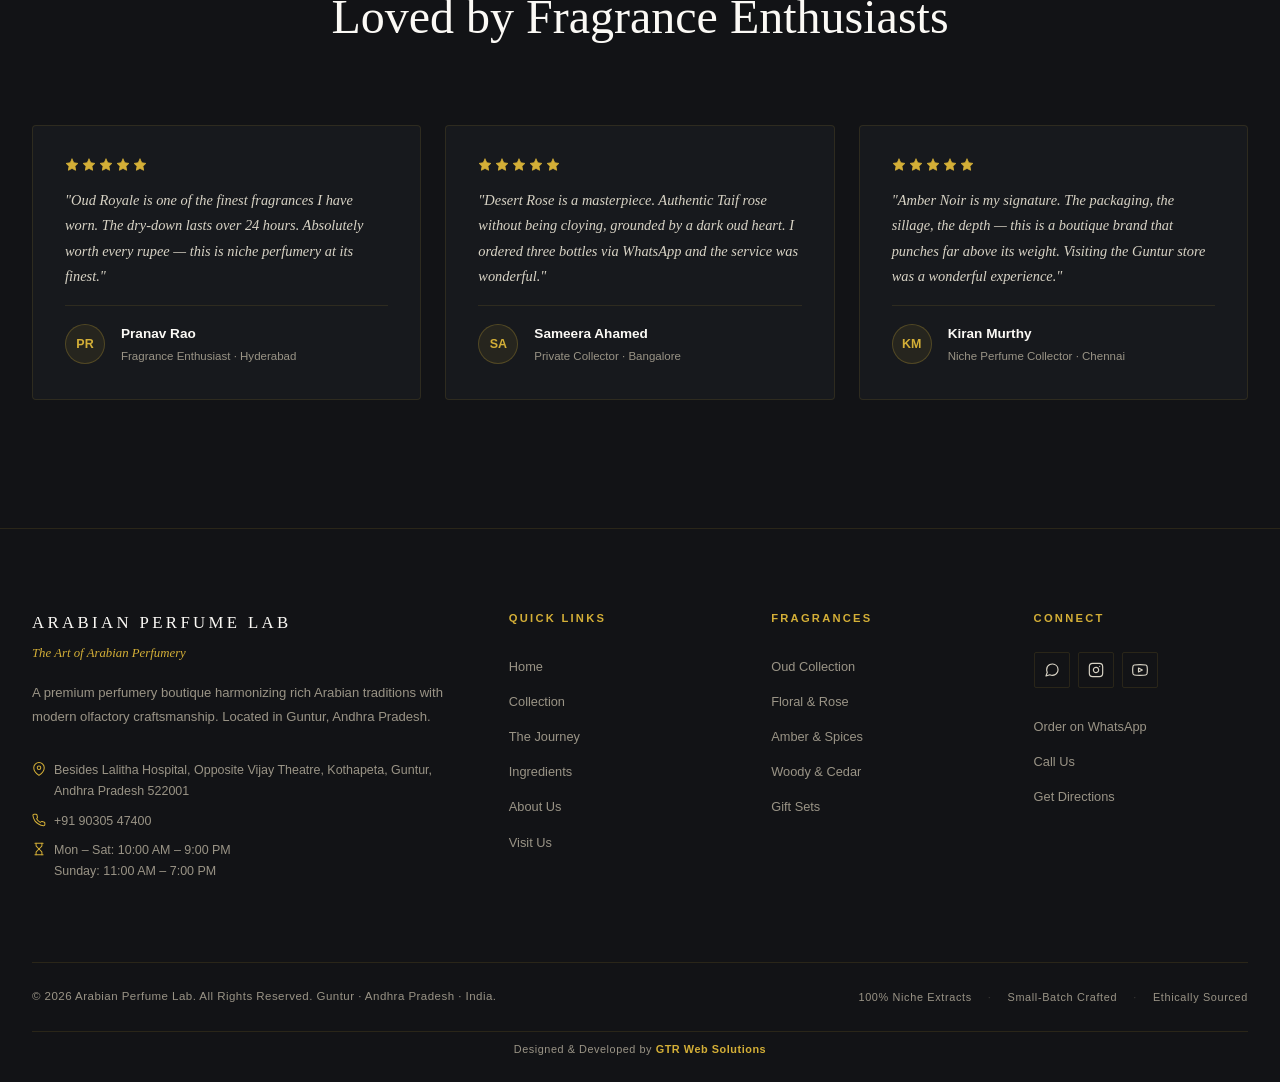
==== commit e920e6e0: "feat: category filter, security hardening, BYOB checkout, developer credit, cleanup - Two-level Cate" ====
--- a/index.html
+++ b/index.html
@@ -26,12 +26,15 @@
        SECURITY HEADERS (meta fallback — authoritative headers are
        in _headers / netlify.toml / vercel.json for the host)
        ============================================================ -->
-  <!-- Content-Security-Policy: restrict to self + data URIs + approved image CDNs -->
+  <!-- Content-Security-Policy — hardened: blocks inline style attrs, rogue workers, forces HTTPS -->
   <meta http-equiv="Content-Security-Policy"
-        content="default-src 'self'; script-src 'self'; style-src 'self' 'unsafe-inline'; img-src 'self' data: https://lh3.googleusercontent.com https://encrypted-tbn0.gstatic.com https://images.unsplash.com https://plus.unsplash.com https://images.pexels.com; font-src 'self'; connect-src 'self'; media-src 'self'; object-src 'none'; base-uri 'self'; form-action 'self';">
+        content="default-src 'self'; script-src 'self'; style-src 'self' 'unsafe-inline'; style-src-attr 'none'; img-src 'self' data: https://lh3.googleusercontent.com https://encrypted-tbn0.gstatic.com https://images.unsplash.com https://plus.unsplash.com https://images.pexels.com; font-src 'self'; connect-src 'self'; media-src 'self'; object-src 'none'; worker-src 'none'; base-uri 'self'; form-action 'self'; frame-ancestors 'none'; upgrade-insecure-requests;">
 
   <!-- Prevent MIME-type sniffing -->
   <meta http-equiv="X-Content-Type-Options" content="nosniff">
+
+  <!-- Legacy XSS filter for older browsers -->
+  <meta http-equiv="X-XSS-Protection" content="1; mode=block">
 
   <!-- Referrer policy — only send origin on cross-origin requests -->
   <meta name="referrer" content="strict-origin-when-cross-origin">
@@ -290,9 +293,7 @@
         </h1>
 
         <p class="hero-sub reveal delay-2">
-          50ml Perfumes starts @ ₹499 · 2 for ₹999 · 100ml @ ₹999.
-          Attars starts @ ₹100. Solid Perfumes starts @ ₹99.
-          Your favourite perfume is here.
+          Your personality deserves its own fragrance. Explore our collection and discover the scent that speaks for you.
         </p>
 
         <div class="hero-cta reveal delay-3">
@@ -304,6 +305,10 @@
             <svg class="icon icon-sm" aria-hidden="true" focusable="false"><use href="assets/icons/icons.svg#icon-sparkles"></use></svg>
             <span>Scent Quiz</span>
           </button>
+          <a href="#byob-section" class="btn btn-outline" aria-label="Offers — Build Your Own Box">
+            <svg class="icon icon-sm" aria-hidden="true" focusable="false"><use href="assets/icons/icons.svg#icon-star"></use></svg>
+            <span>BUILD YOUR BOX</span>
+          </a>
           <button class="btn btn-outline" id="hero-cart-btn" aria-label="View cart" style="display:none;">
             <svg class="icon icon-sm" aria-hidden="true" focusable="false"><use href="assets/icons/icons.svg#icon-bag"></use></svg>
             <span>View Cart</span>
@@ -755,21 +760,19 @@
         <div class="catalogue-filters">
 
           <div class="filter-group">
-            <label for="filter-collection" class="filter-label">Category</label>
-            <select id="filter-collection" class="filter-select" aria-label="Filter by category">
+            <label for="filter-category" class="filter-label">Category</label>
+            <select id="filter-category" class="filter-select" aria-label="Filter by category">
               <option value="all">All Categories</option>
-              <optgroup label="── Attars ──────────────">
-                <option value="attars">Attars (All)</option>
-                <option value="french-attars">French Attars</option>
-                <option value="arabic-attars">Arabic Attars</option>
-                <option value="floral-attars">Floral Attars</option>
-                <option value="fruity-attars">Fruity Attars</option>
-                <option value="aquatic-attars">Aquatic Attars</option>
-                <option value="french-arabic-mix-attars">French &amp; Arabic Mix Attars</option>
-              </optgroup>
-              <optgroup label="── Body Care ───────────">
-                <option value="body-creams-solid-perfumes">Body Creams / Solid Perfumes</option>
-              </optgroup>
+              <option value="attars">Attars</option>
+              <option value="perfumes">Perfumes</option>
+              <option value="body-care">Body Care</option>
+            </select>
+          </div>
+
+          <div class="filter-group">
+            <label for="filter-subcategory" class="filter-label">Subcategory</label>
+            <select id="filter-subcategory" class="filter-select" aria-label="Filter by subcategory">
+              <option value="all">All Subcategories</option>
             </select>
           </div>
 
@@ -1743,7 +1746,7 @@
     </div>
 
     <div class="footer-bottom">
-      <p class="copyright">&copy; 2025 Arabian Perfume Lab. All Rights Reserved. Guntur · Andhra Pradesh · India.</p>
+      <p class="copyright">&copy; 2026 Arabian Perfume Lab. All Rights Reserved. Guntur · Andhra Pradesh · India.</p>
       <div class="footer-badges" aria-hidden="true">
         <span>100% Niche Extracts</span>
         <span class="footer-badge-sep">·</span>
@@ -1751,6 +1754,7 @@
         <span class="footer-badge-sep">·</span>
         <span>Ethically Sourced</span>
       </div>
+      <p class="footer-dev-credit">Designed &amp; Developed by <strong>GTR Web Solutions</strong></p>
     </div>
   </div>
 </footer>
--- a/css/style.css
+++ b/css/style.css
@@ -2653,6 +2653,20 @@
     letter-spacing: 0.06em;
 }
 .footer-badge-sep { opacity: 0.3; }
+.footer-dev-credit {
+    width: 100%;
+    text-align: center;
+    font-size: 0.68rem;
+    color: var(--c-ivory-dim);
+    letter-spacing: 0.05em;
+    padding-top: var(--sp-sm);
+    border-top: 1px solid var(--c-border);
+    margin-top: var(--sp-sm);
+}
+.footer-dev-credit strong {
+    color: var(--c-gold);
+    font-weight: 600;
+}
 
 /* Floating WhatsApp button */
 .float-whatsapp {
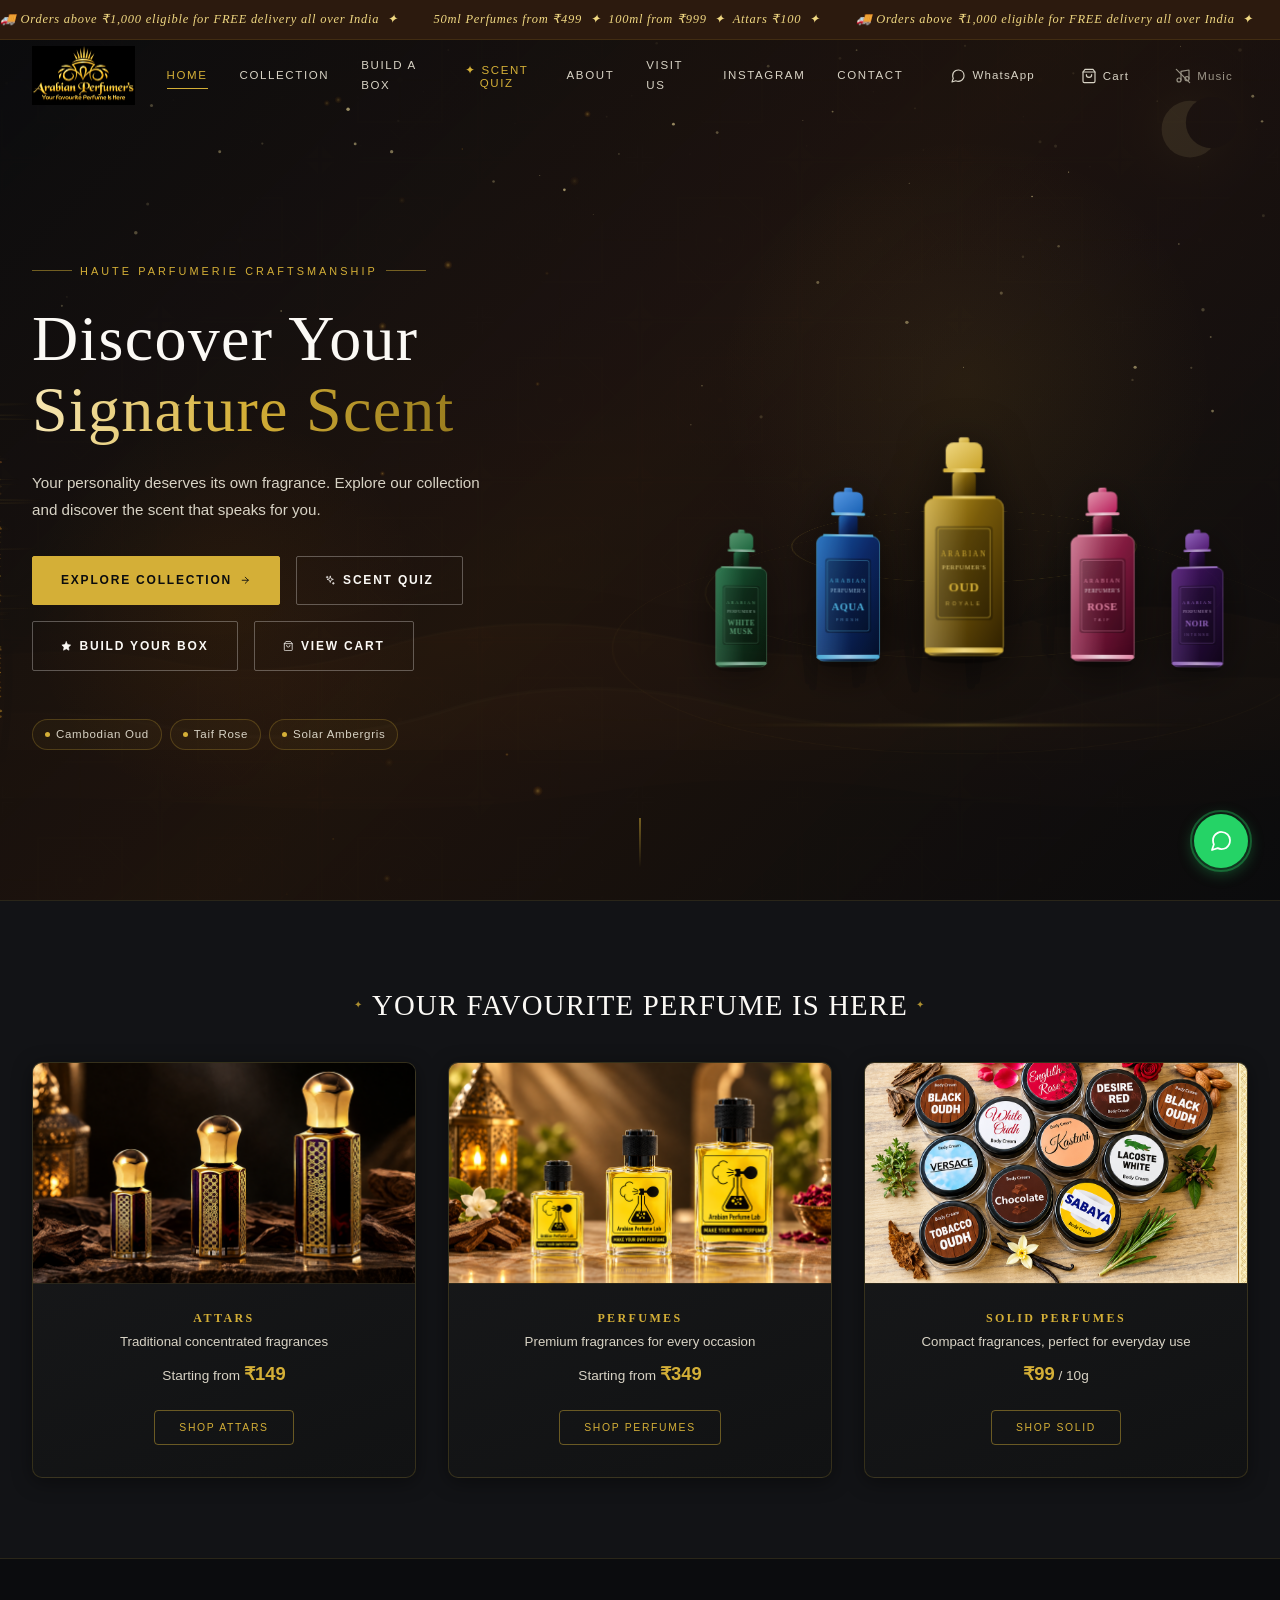
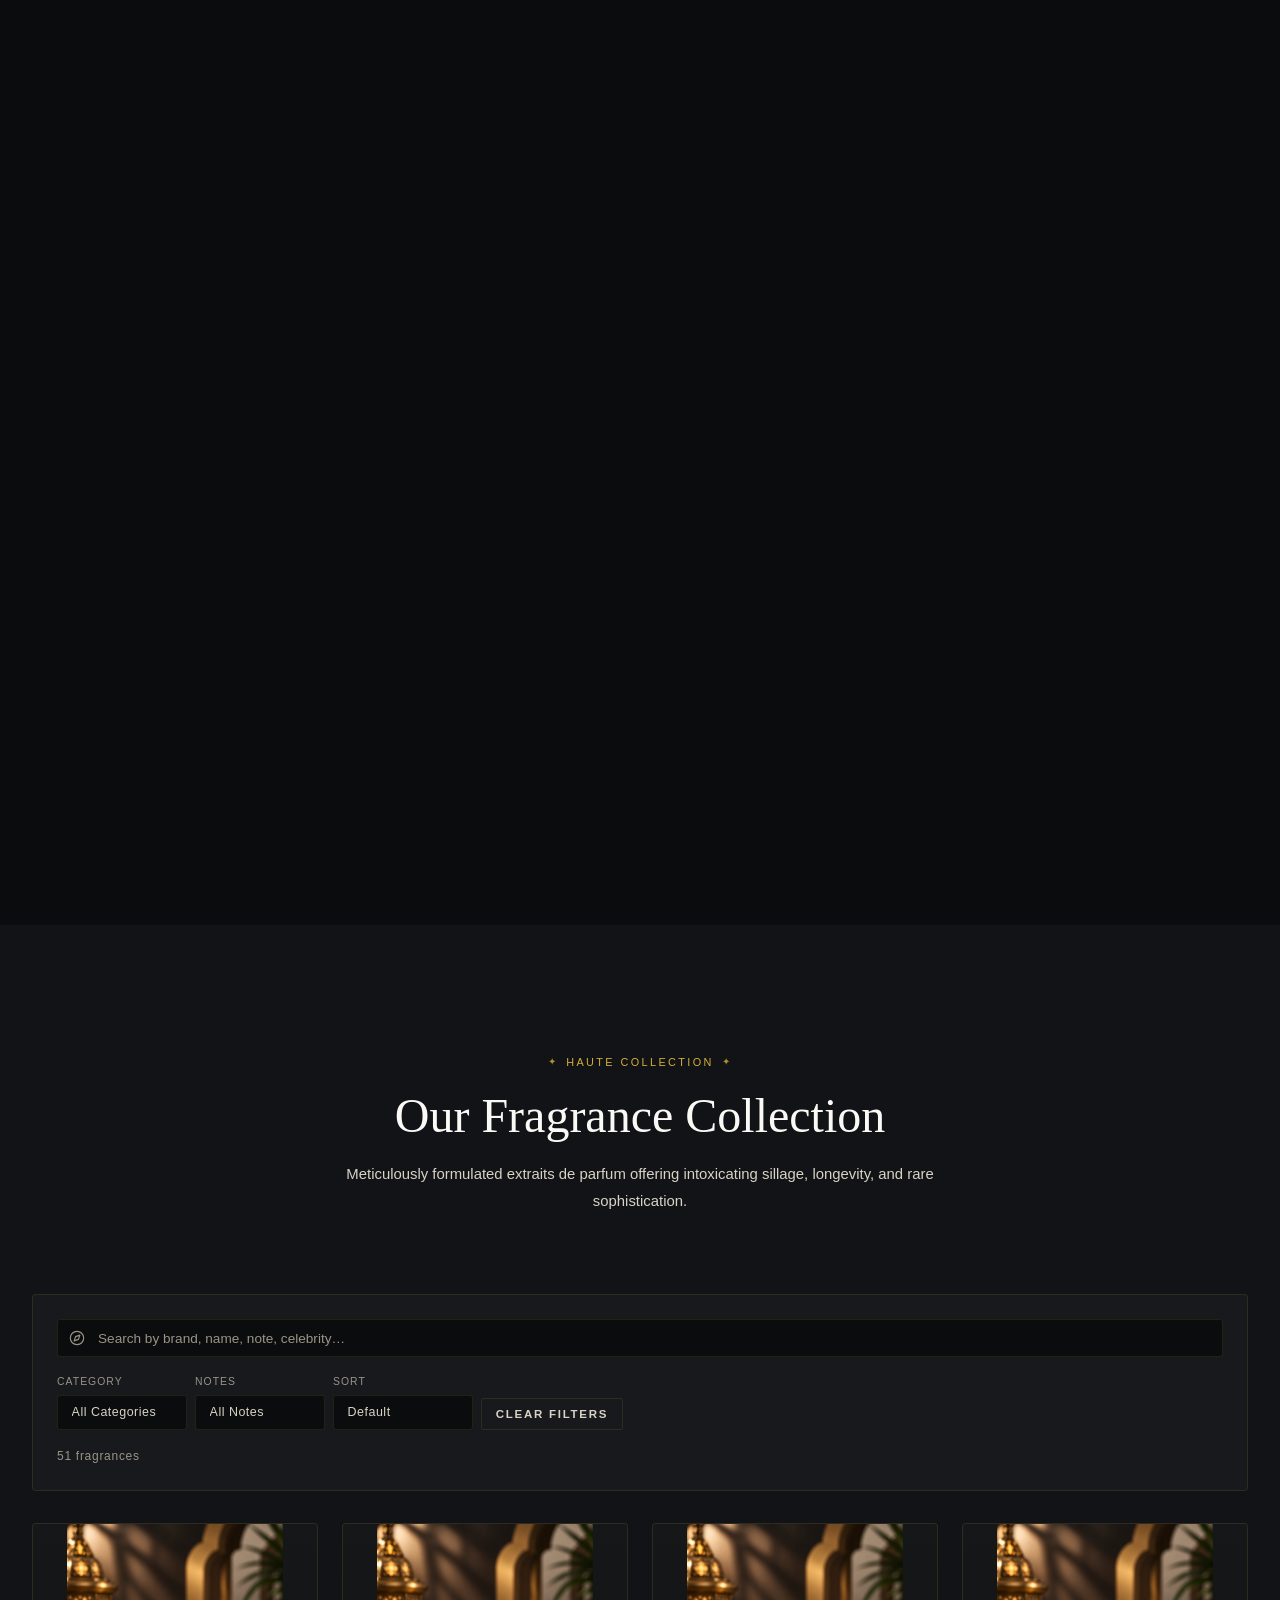
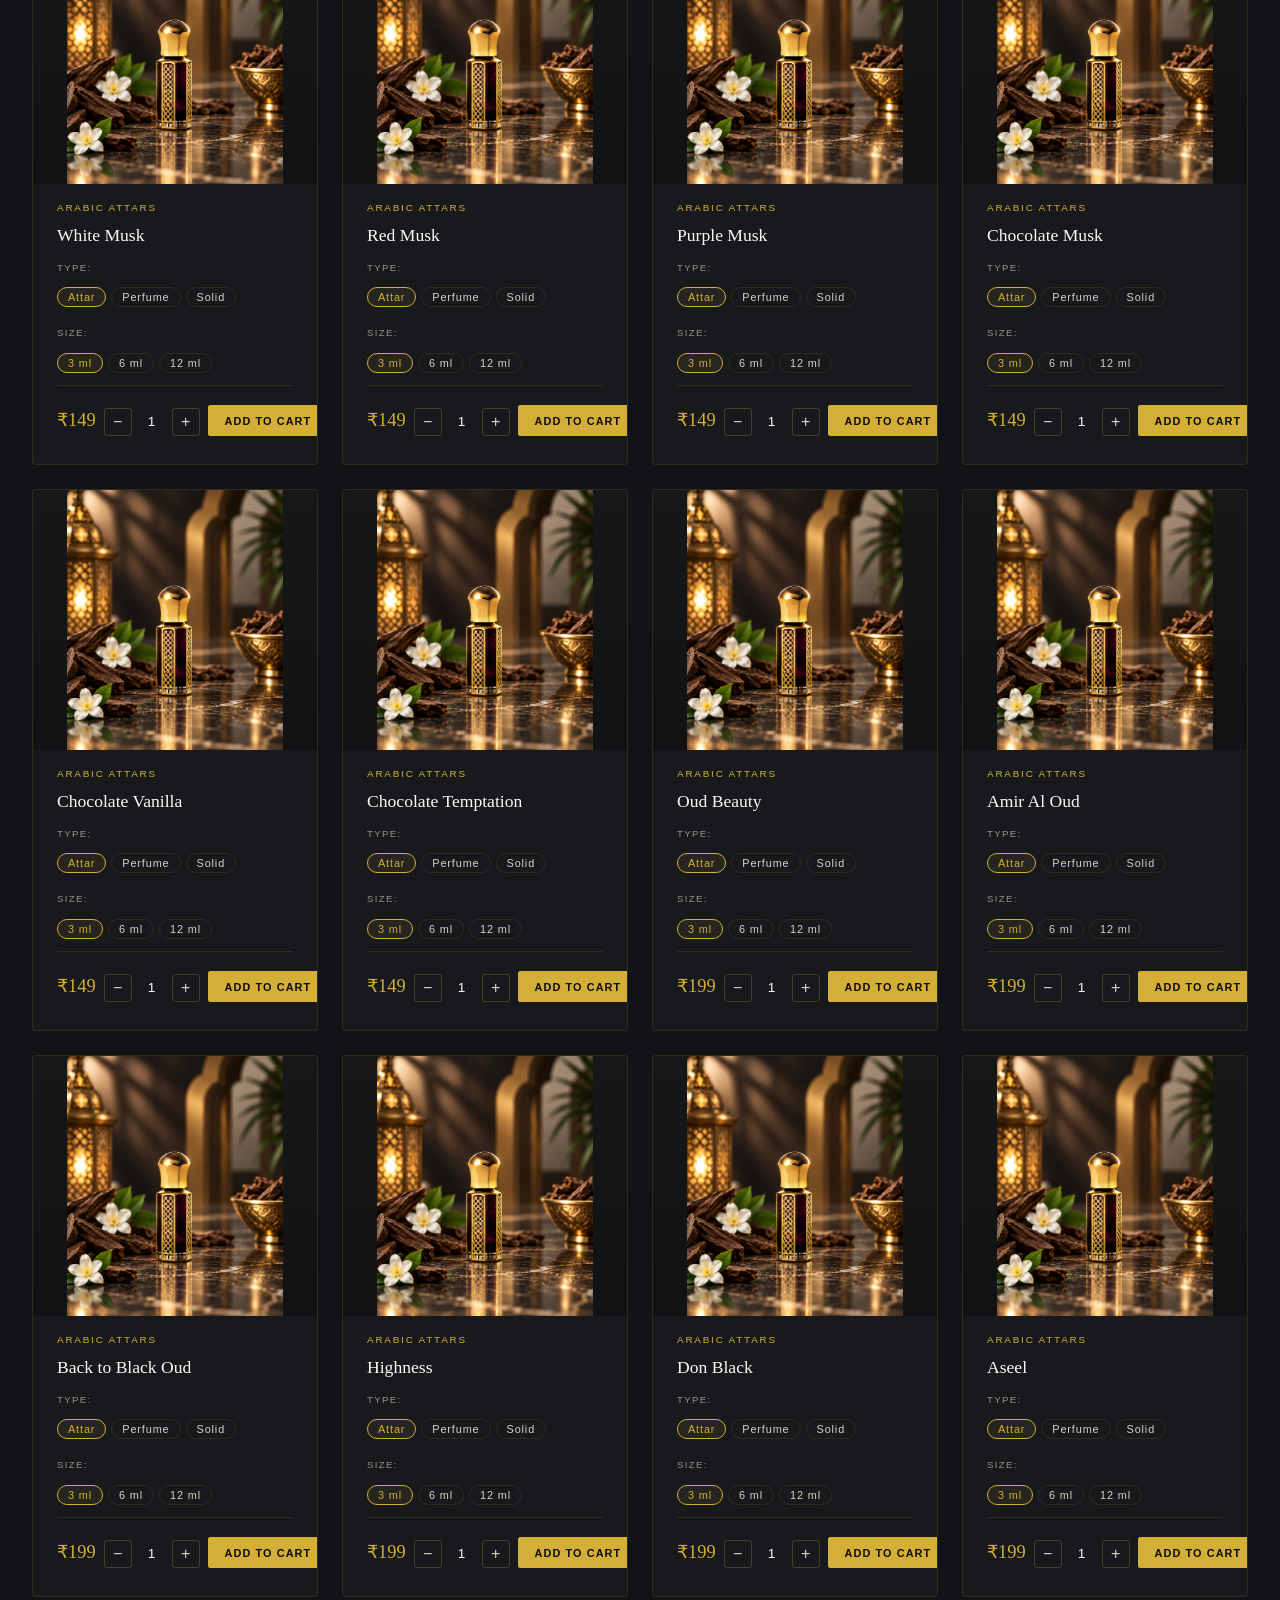
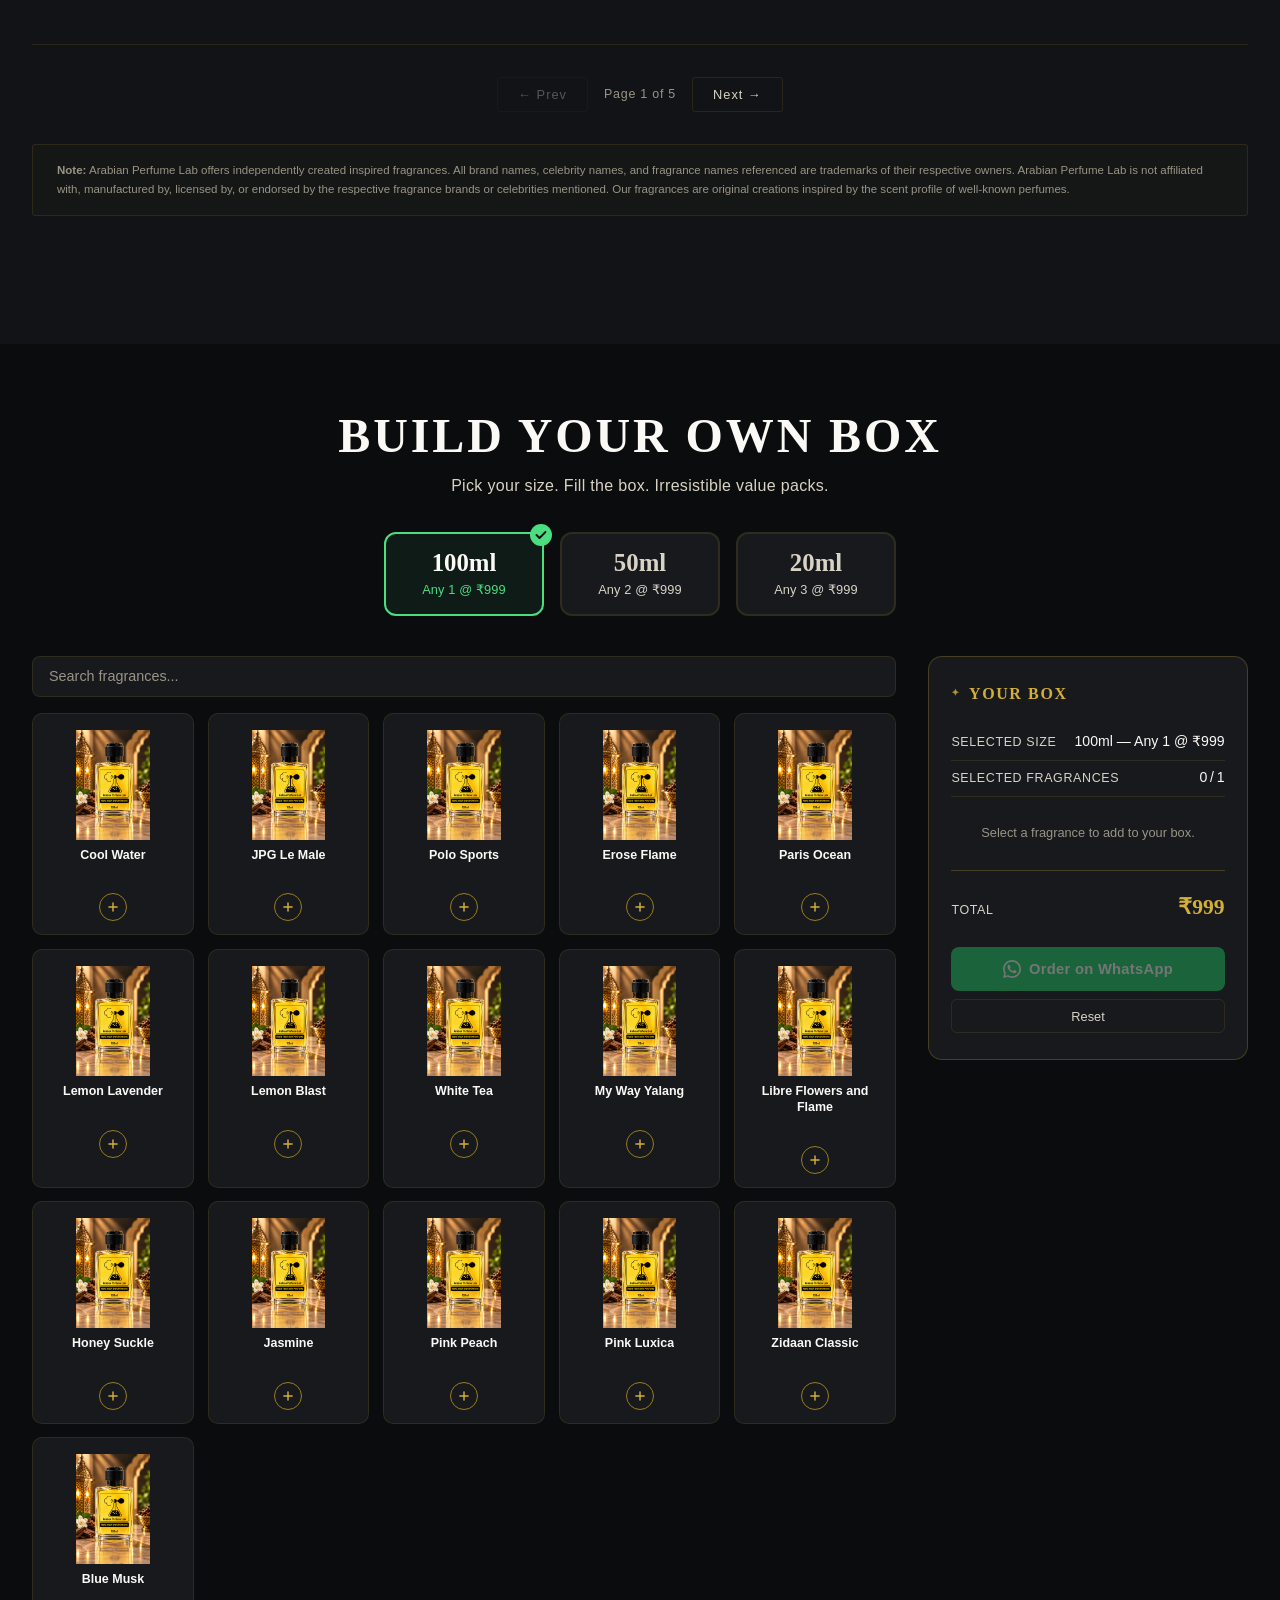
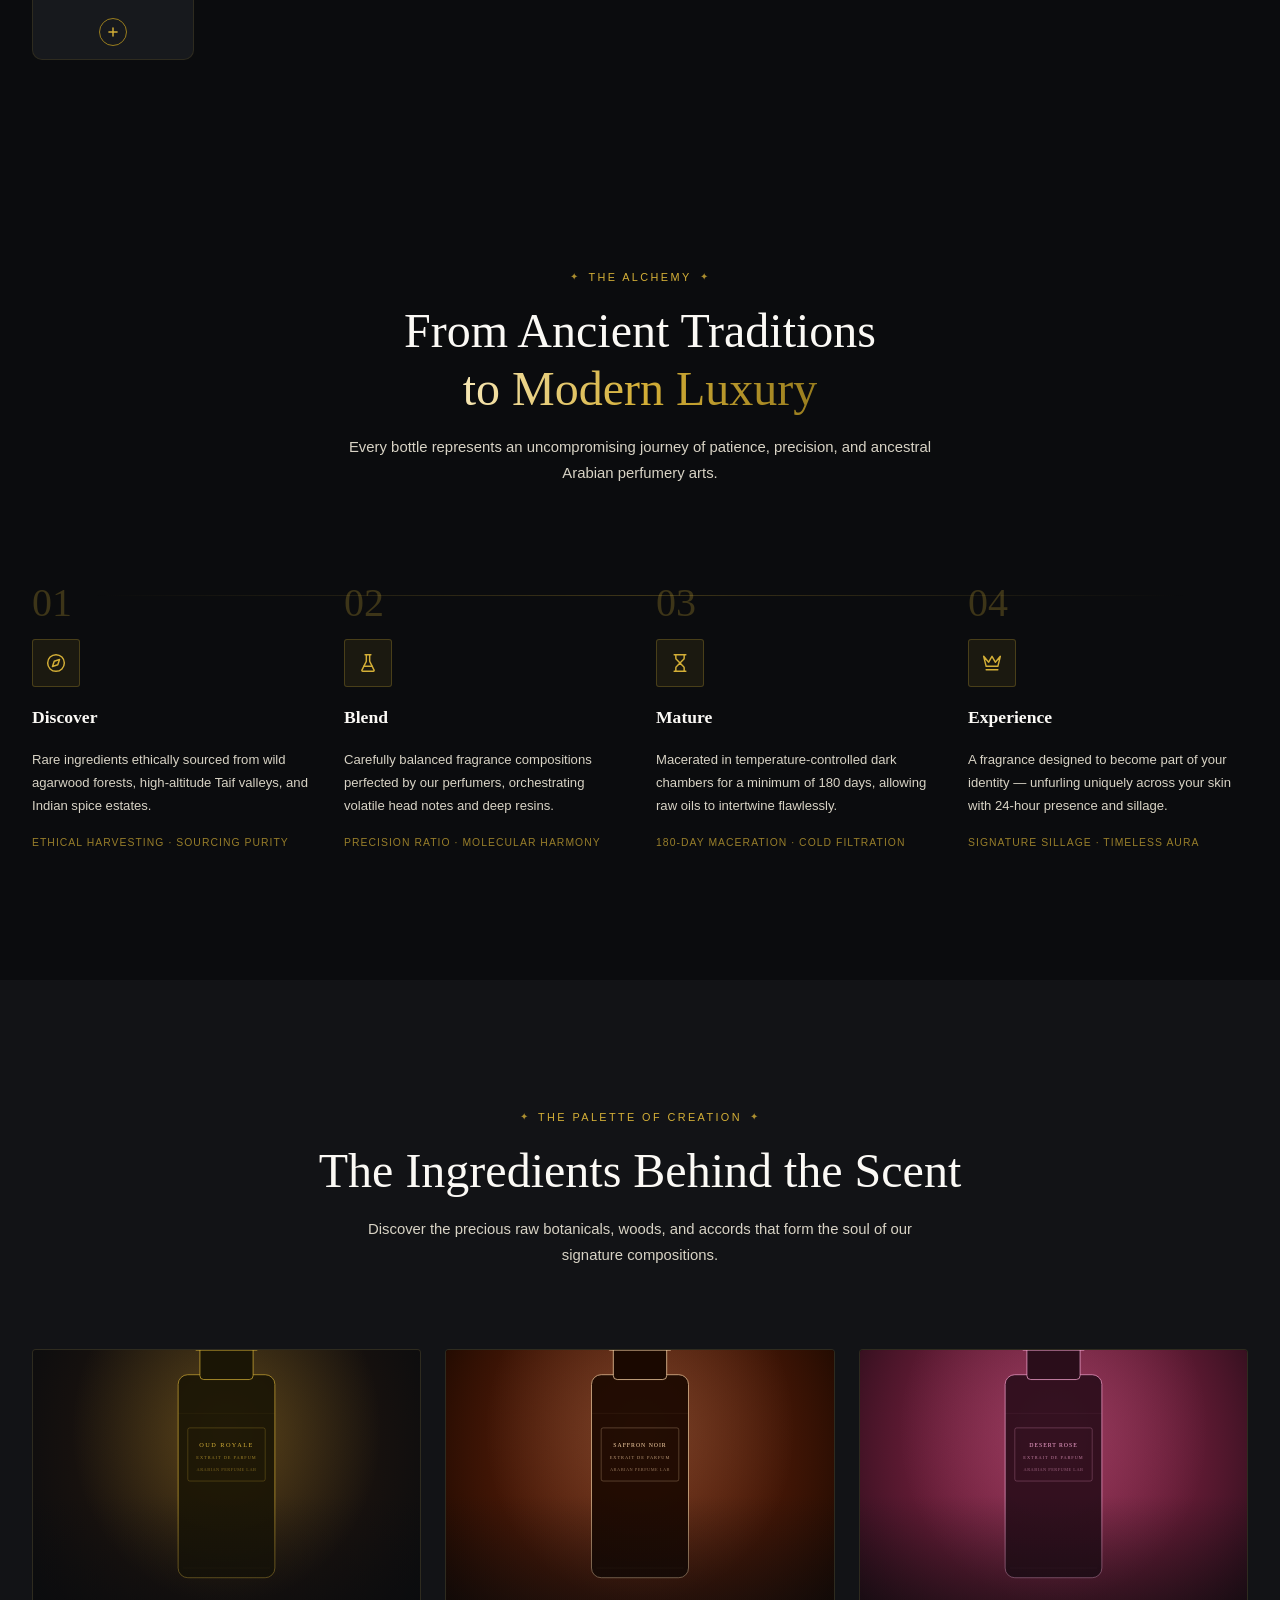
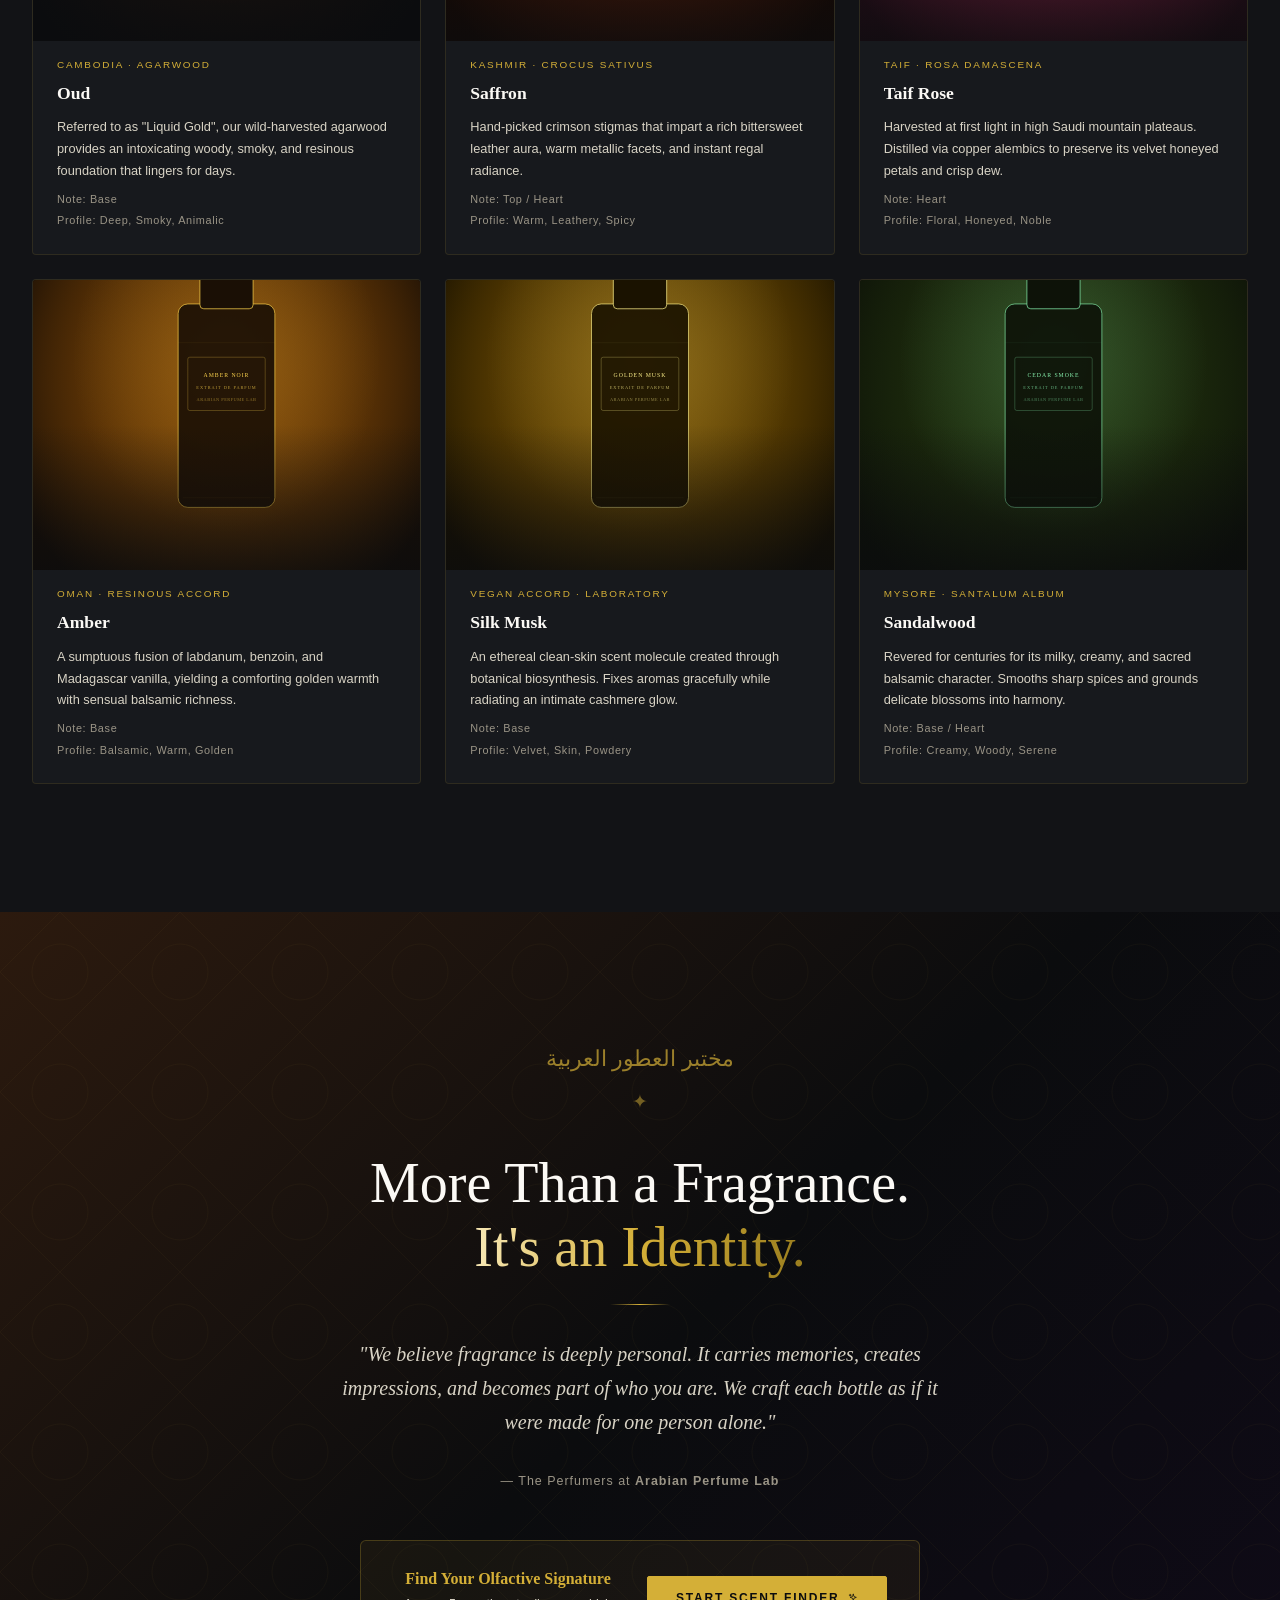
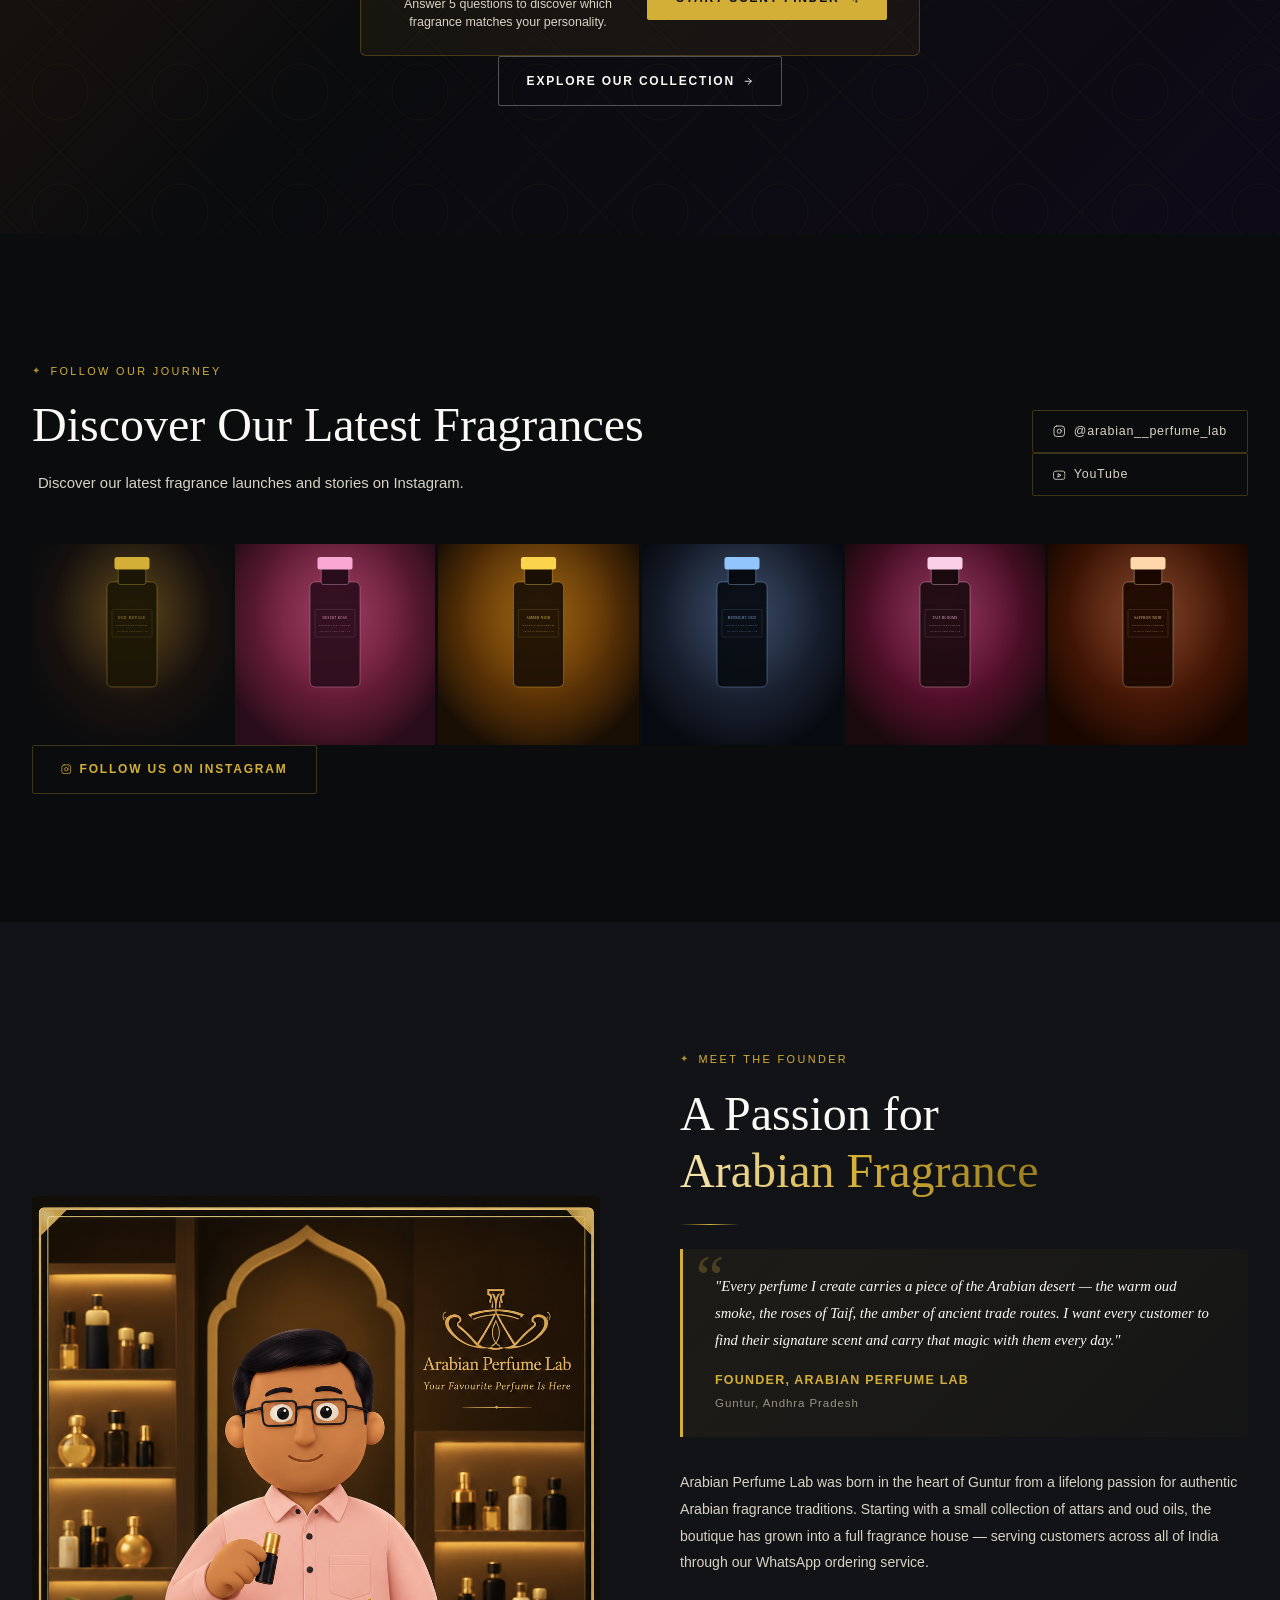
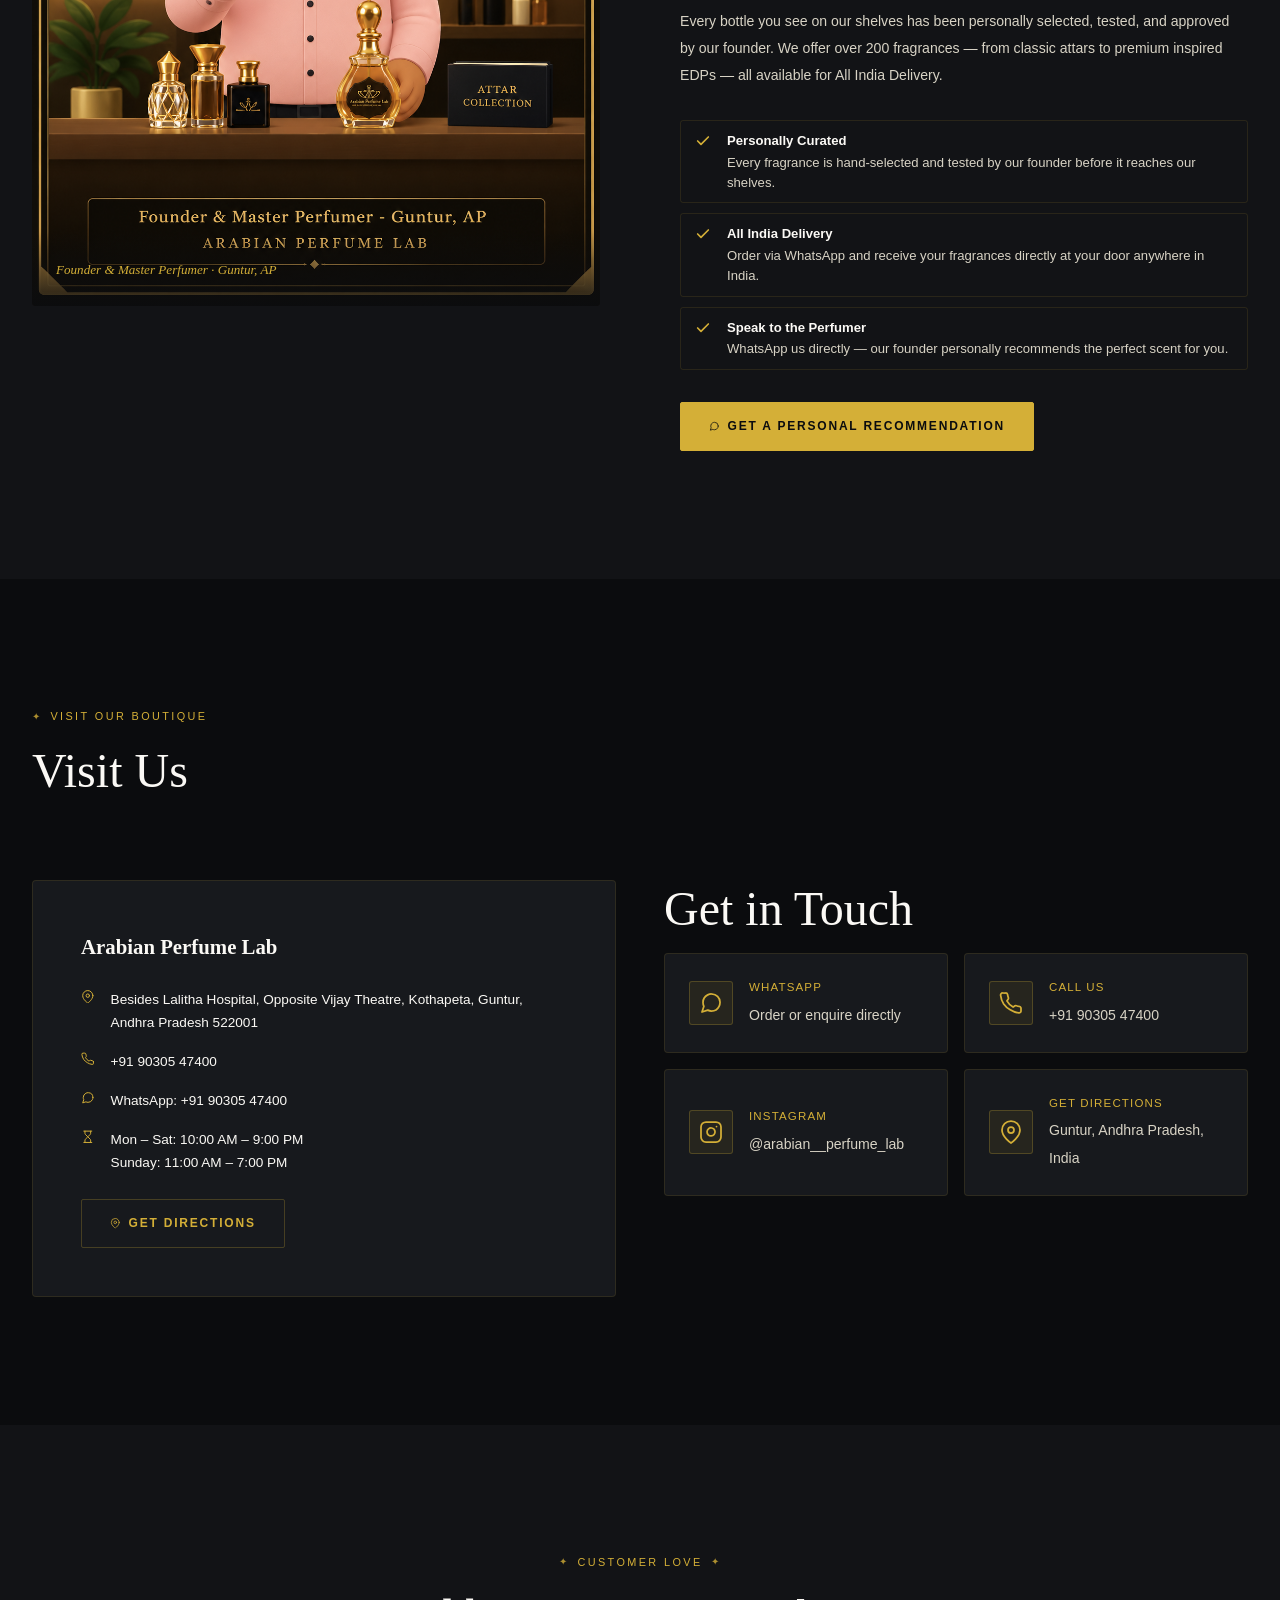
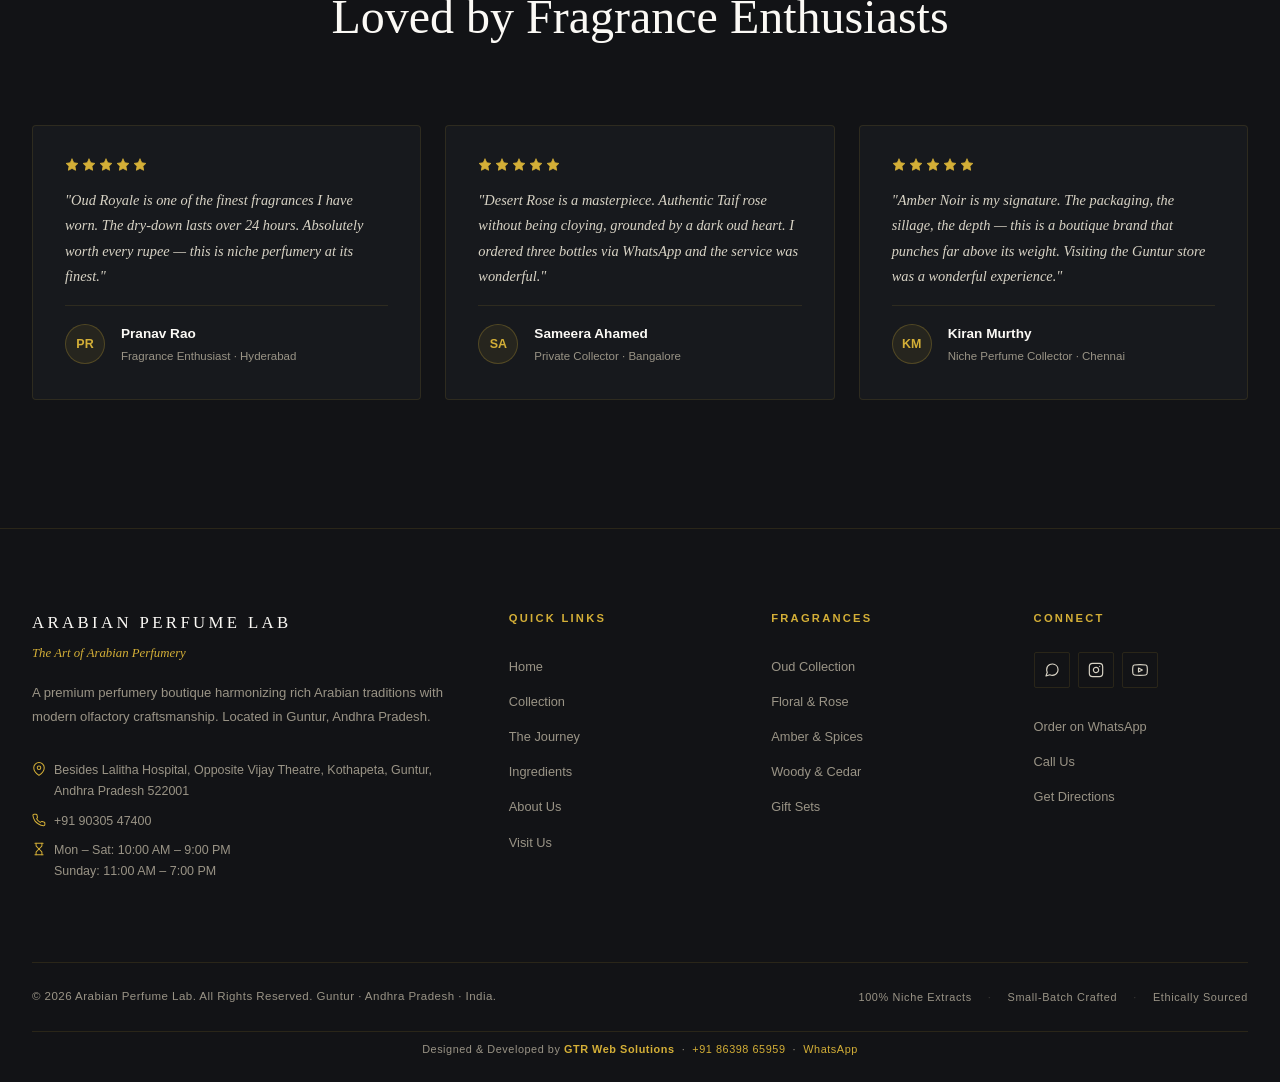
==== commit dc79542a: "feat: add GTR Web Solutions contact (call + WhatsApp) to footer developer credit" ====
--- a/index.html
+++ b/index.html
@@ -1754,7 +1754,12 @@
         <span class="footer-badge-sep">·</span>
         <span>Ethically Sourced</span>
       </div>
-      <p class="footer-dev-credit">Designed &amp; Developed by <strong>GTR Web Solutions</strong></p>
+      <p class="footer-dev-credit">
+        Designed &amp; Developed by <strong>GTR Web Solutions</strong> &nbsp;·&nbsp;
+        <a href="tel:+918639865959" aria-label="Call GTR Web Solutions">+91 86398 65959</a>
+        &nbsp;·&nbsp;
+        <a href="https://wa.me/918639865959?text=Hello%20GTR%20Web%20Solutions%2C%20I%20need%20a%20website." target="_blank" rel="noopener noreferrer" aria-label="WhatsApp GTR Web Solutions">WhatsApp</a>
+      </p>
     </div>
   </div>
 </footer>
--- a/css/style.css
+++ b/css/style.css
@@ -2667,6 +2667,15 @@
     color: var(--c-gold);
     font-weight: 600;
 }
+.footer-dev-credit a {
+    color: var(--c-gold);
+    text-decoration: none;
+    transition: color var(--t-fast);
+}
+.footer-dev-credit a:hover {
+    color: var(--c-gold-light);
+    text-decoration: underline;
+}
 
 /* Floating WhatsApp button */
 .float-whatsapp {
